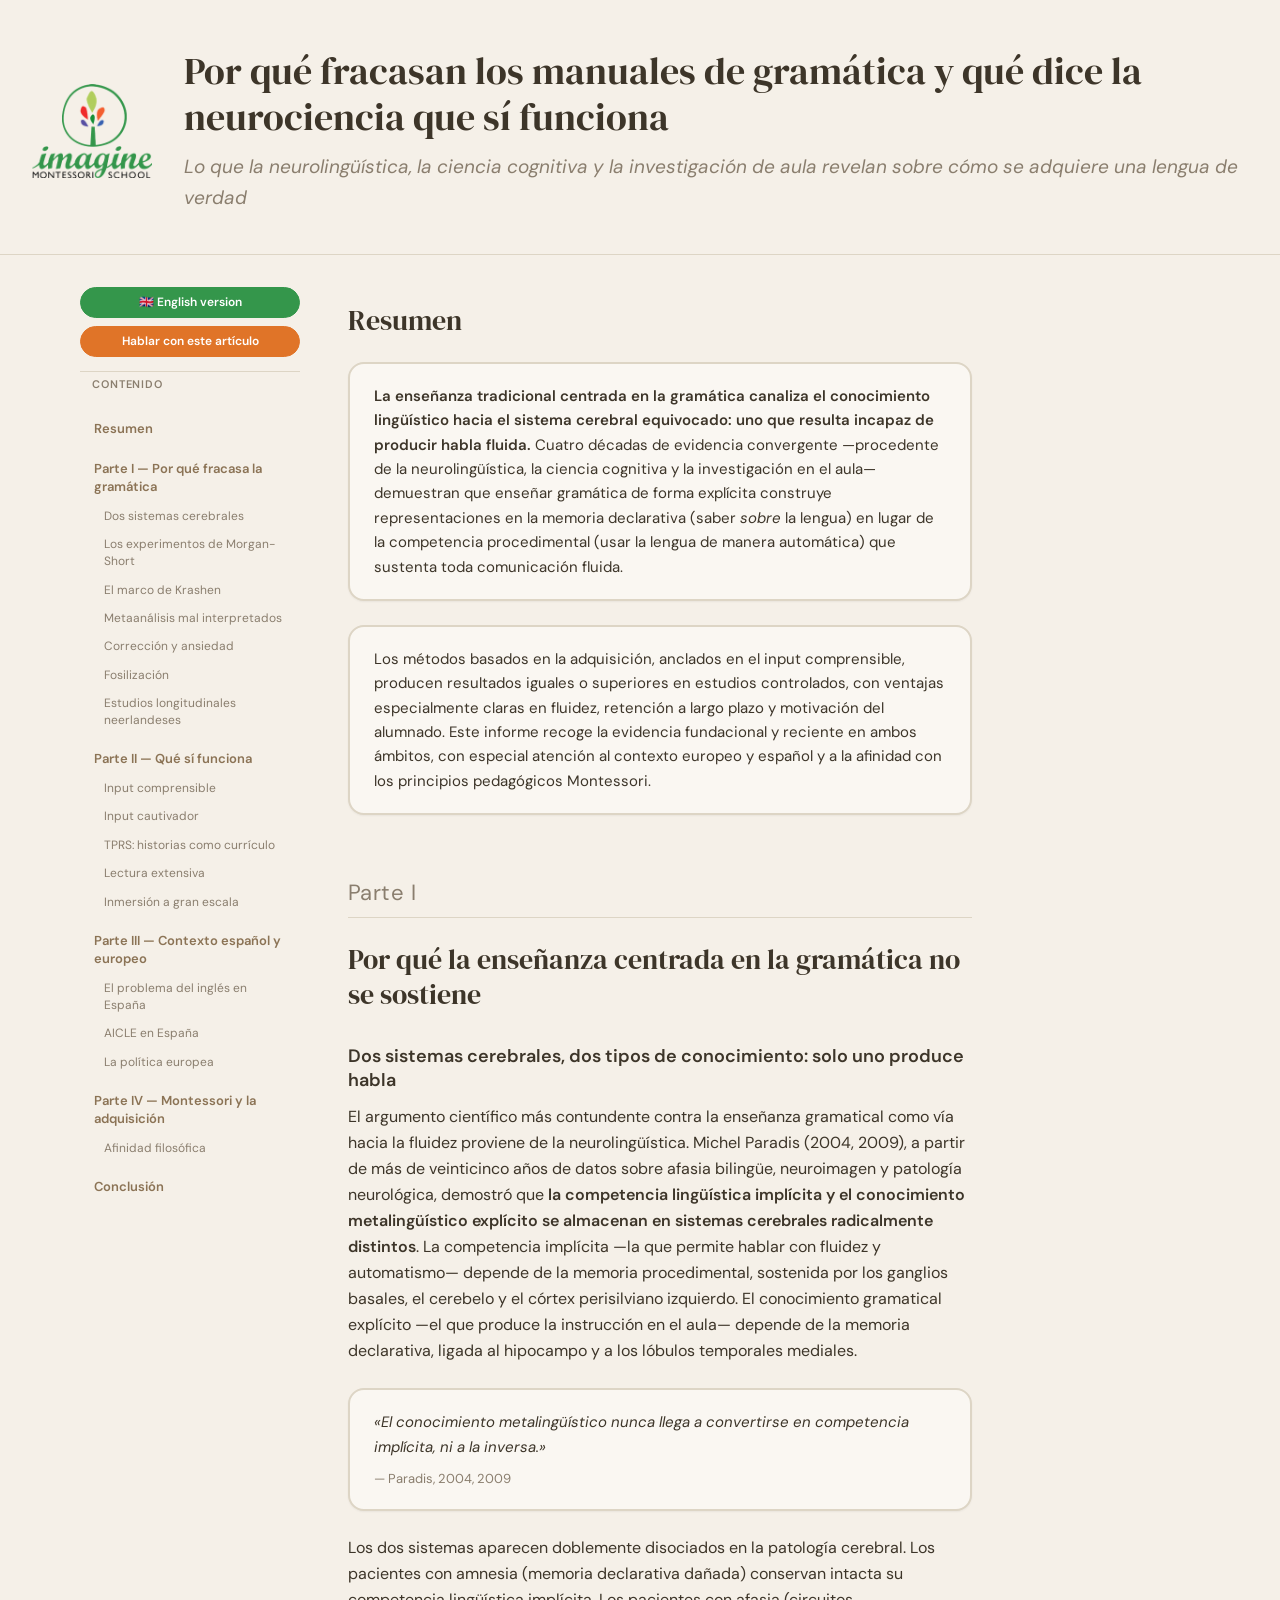
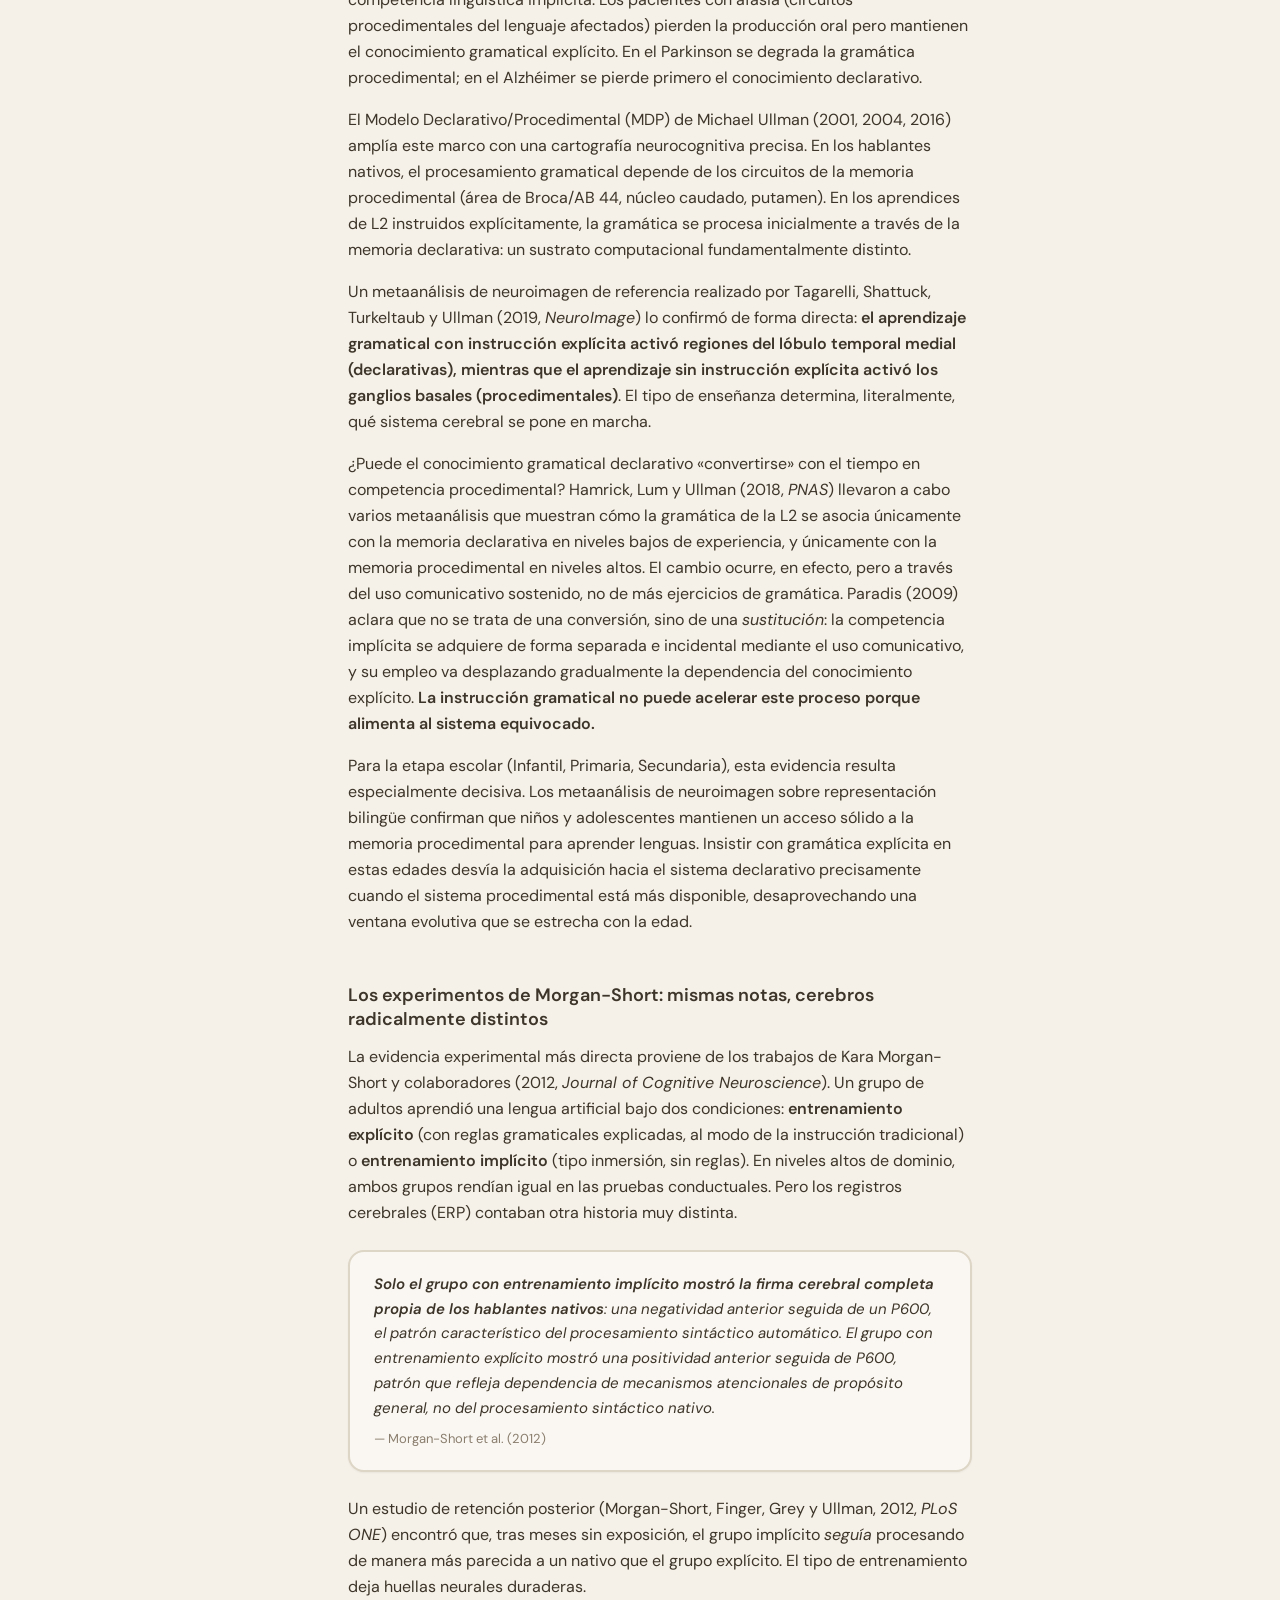
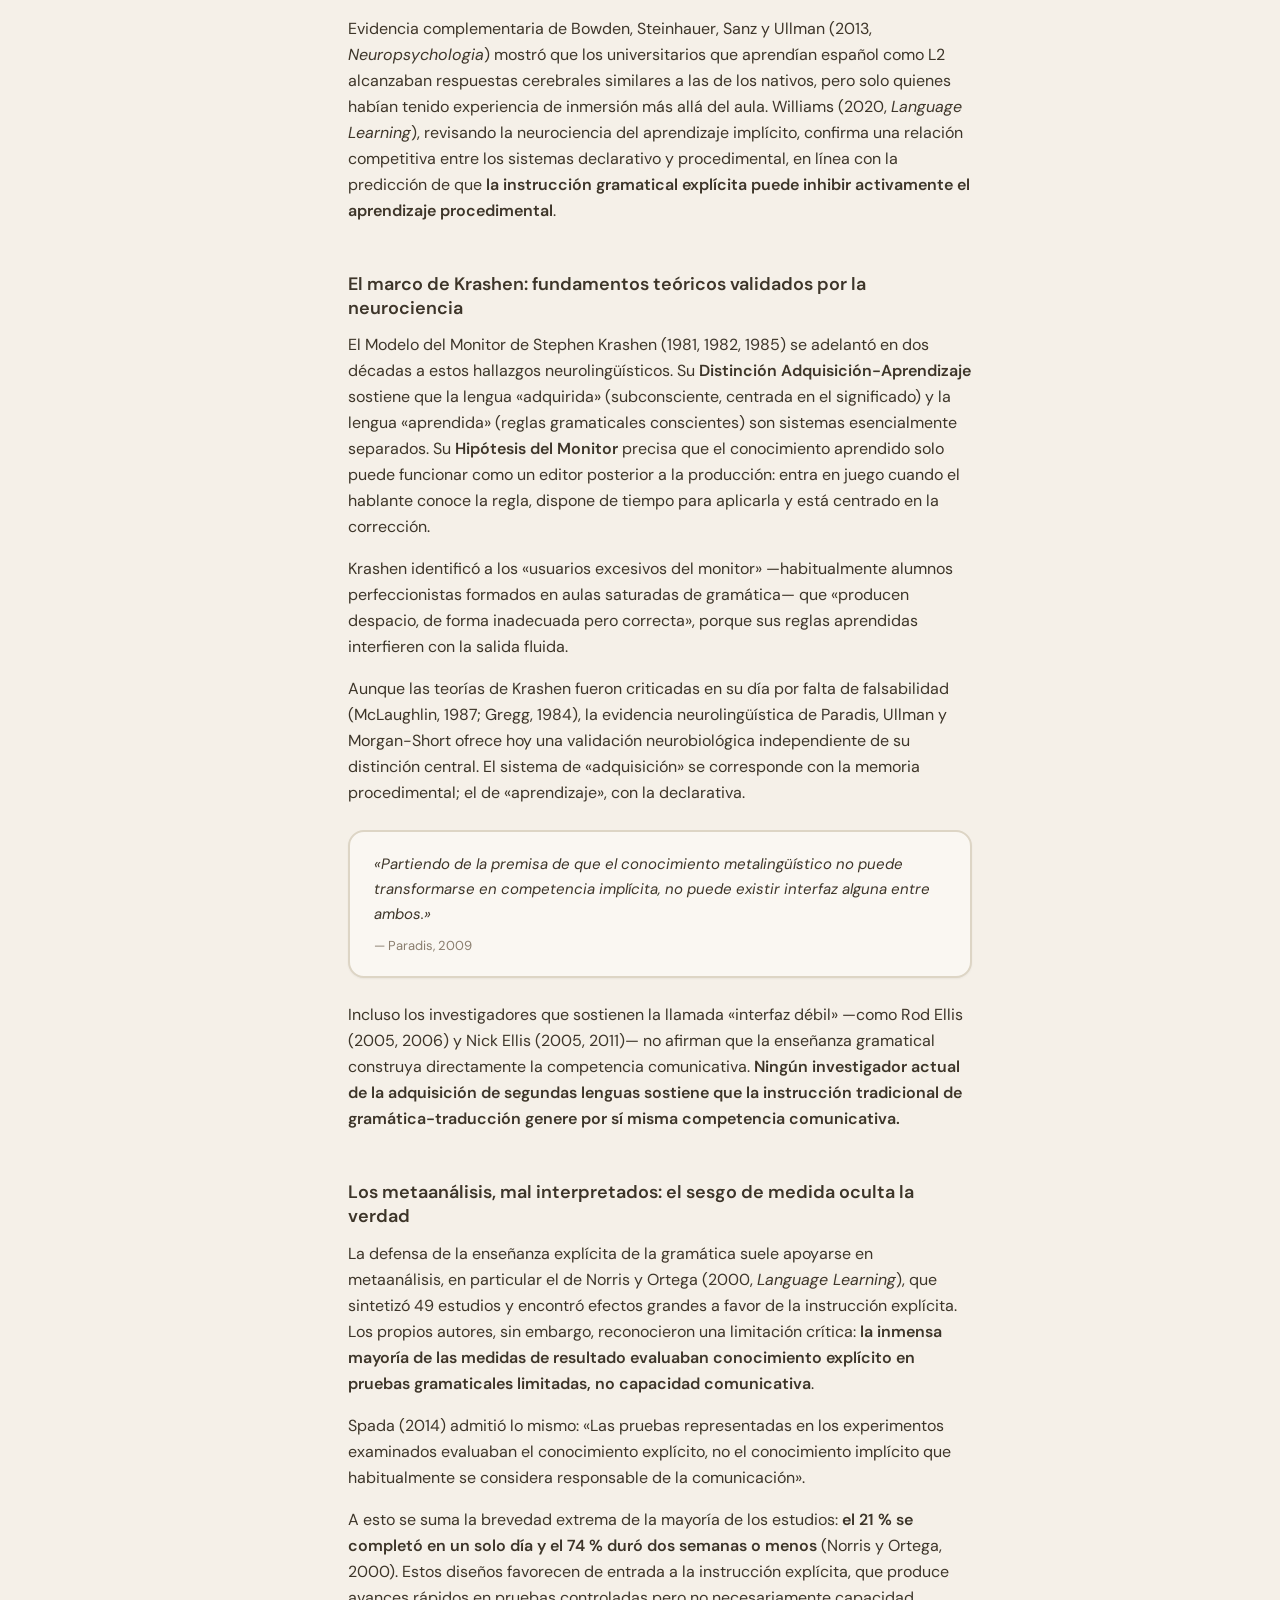
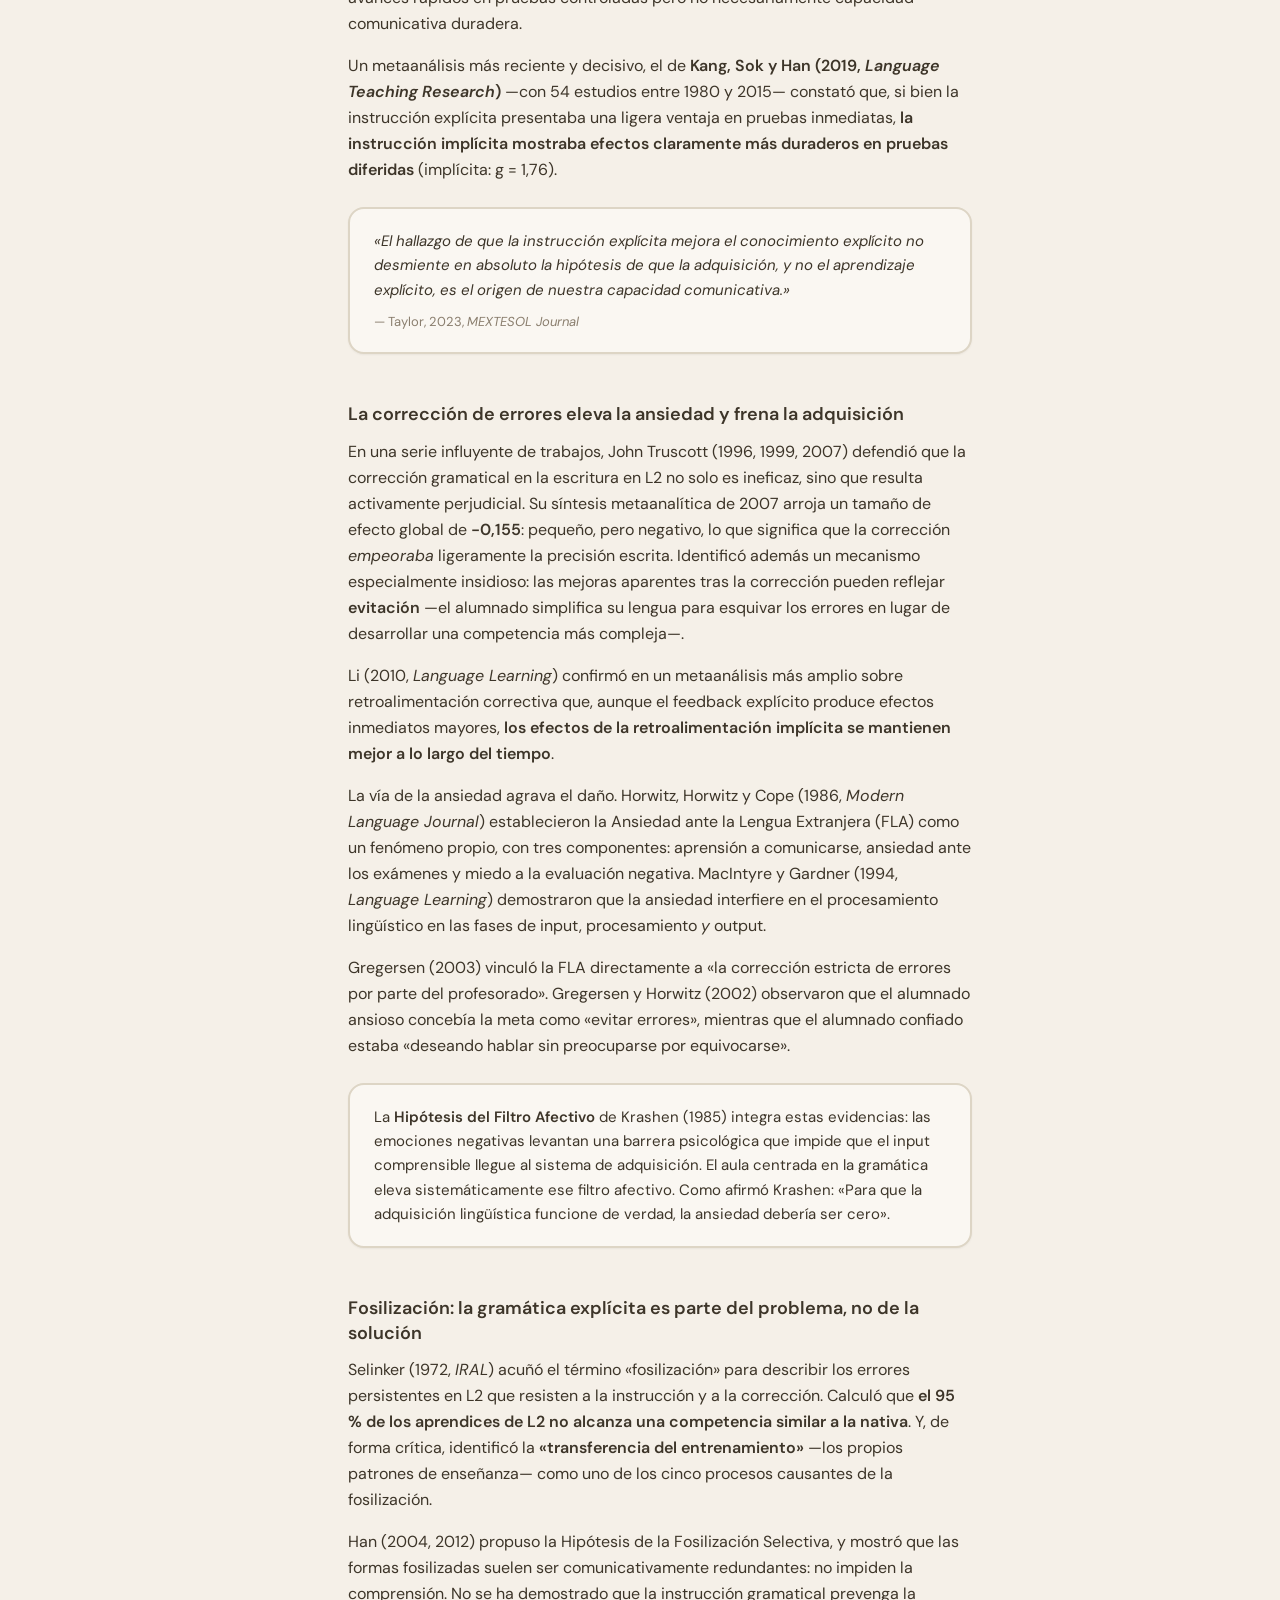
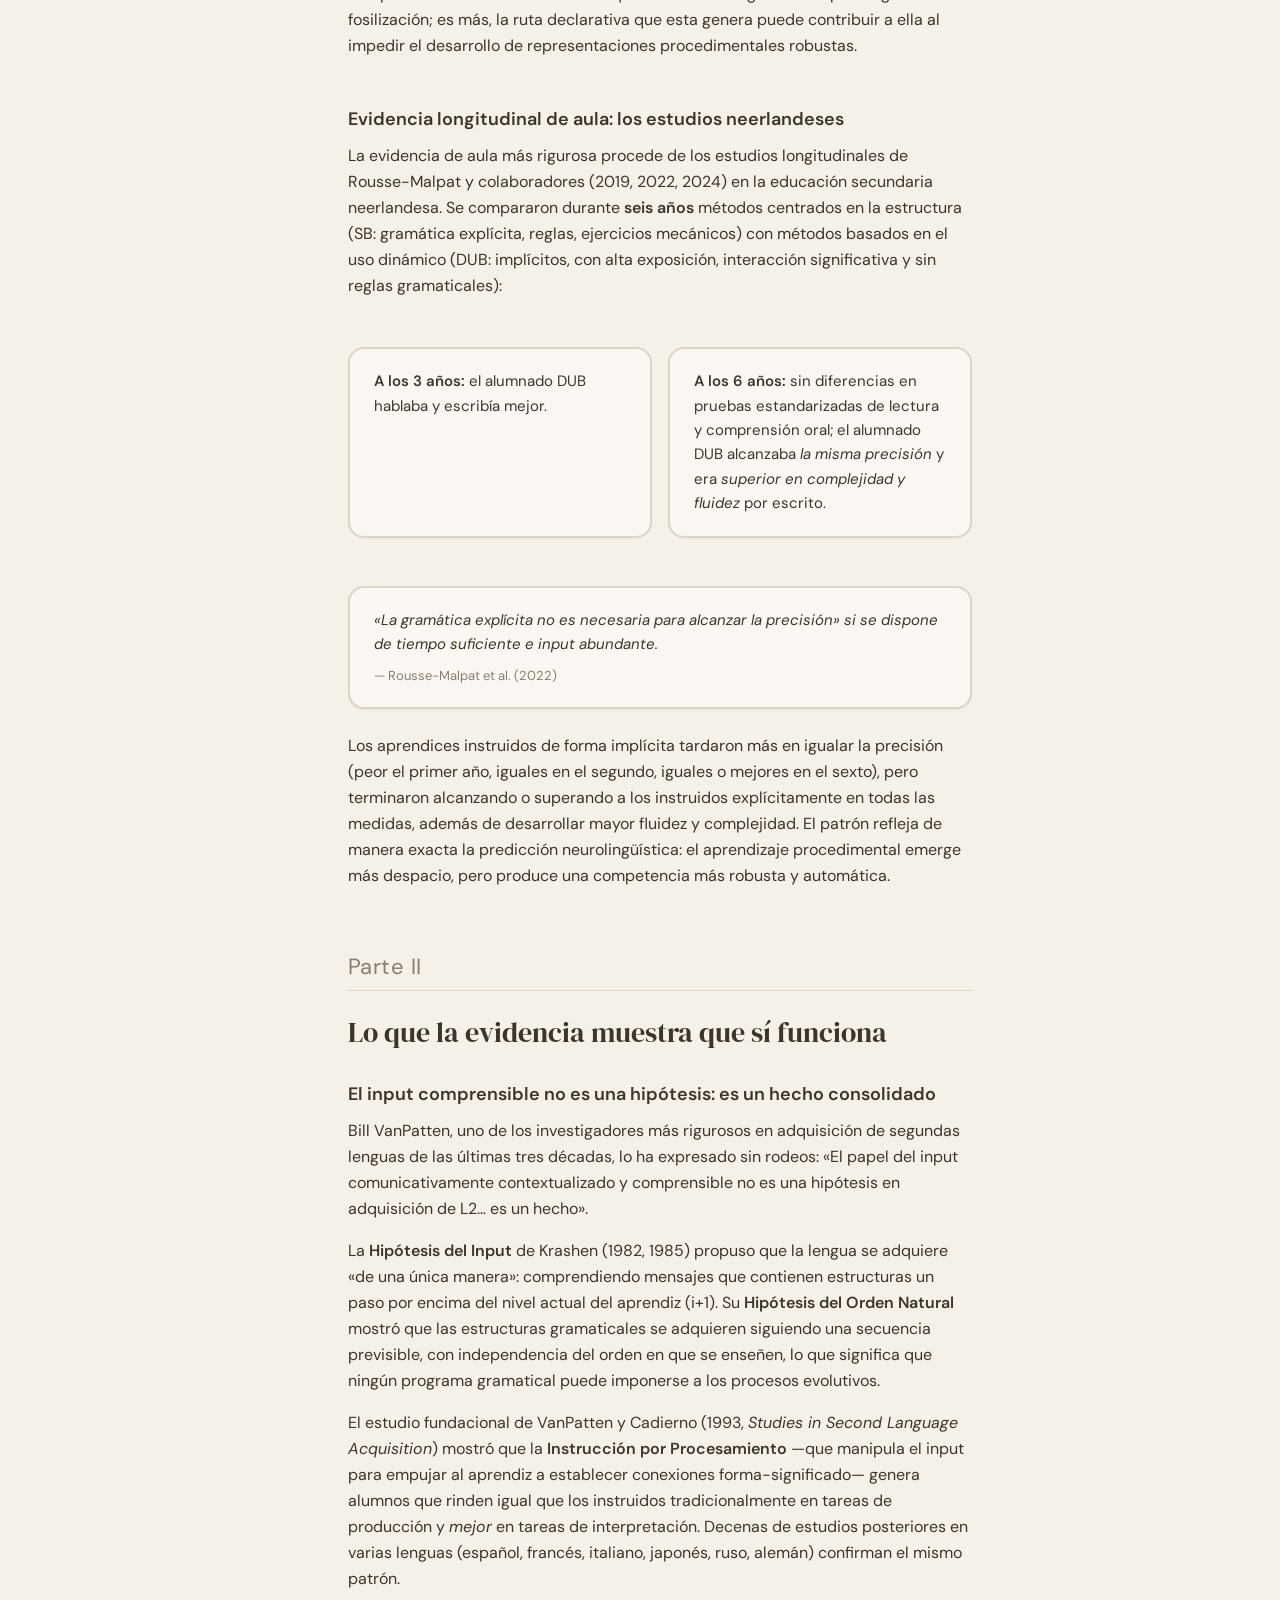
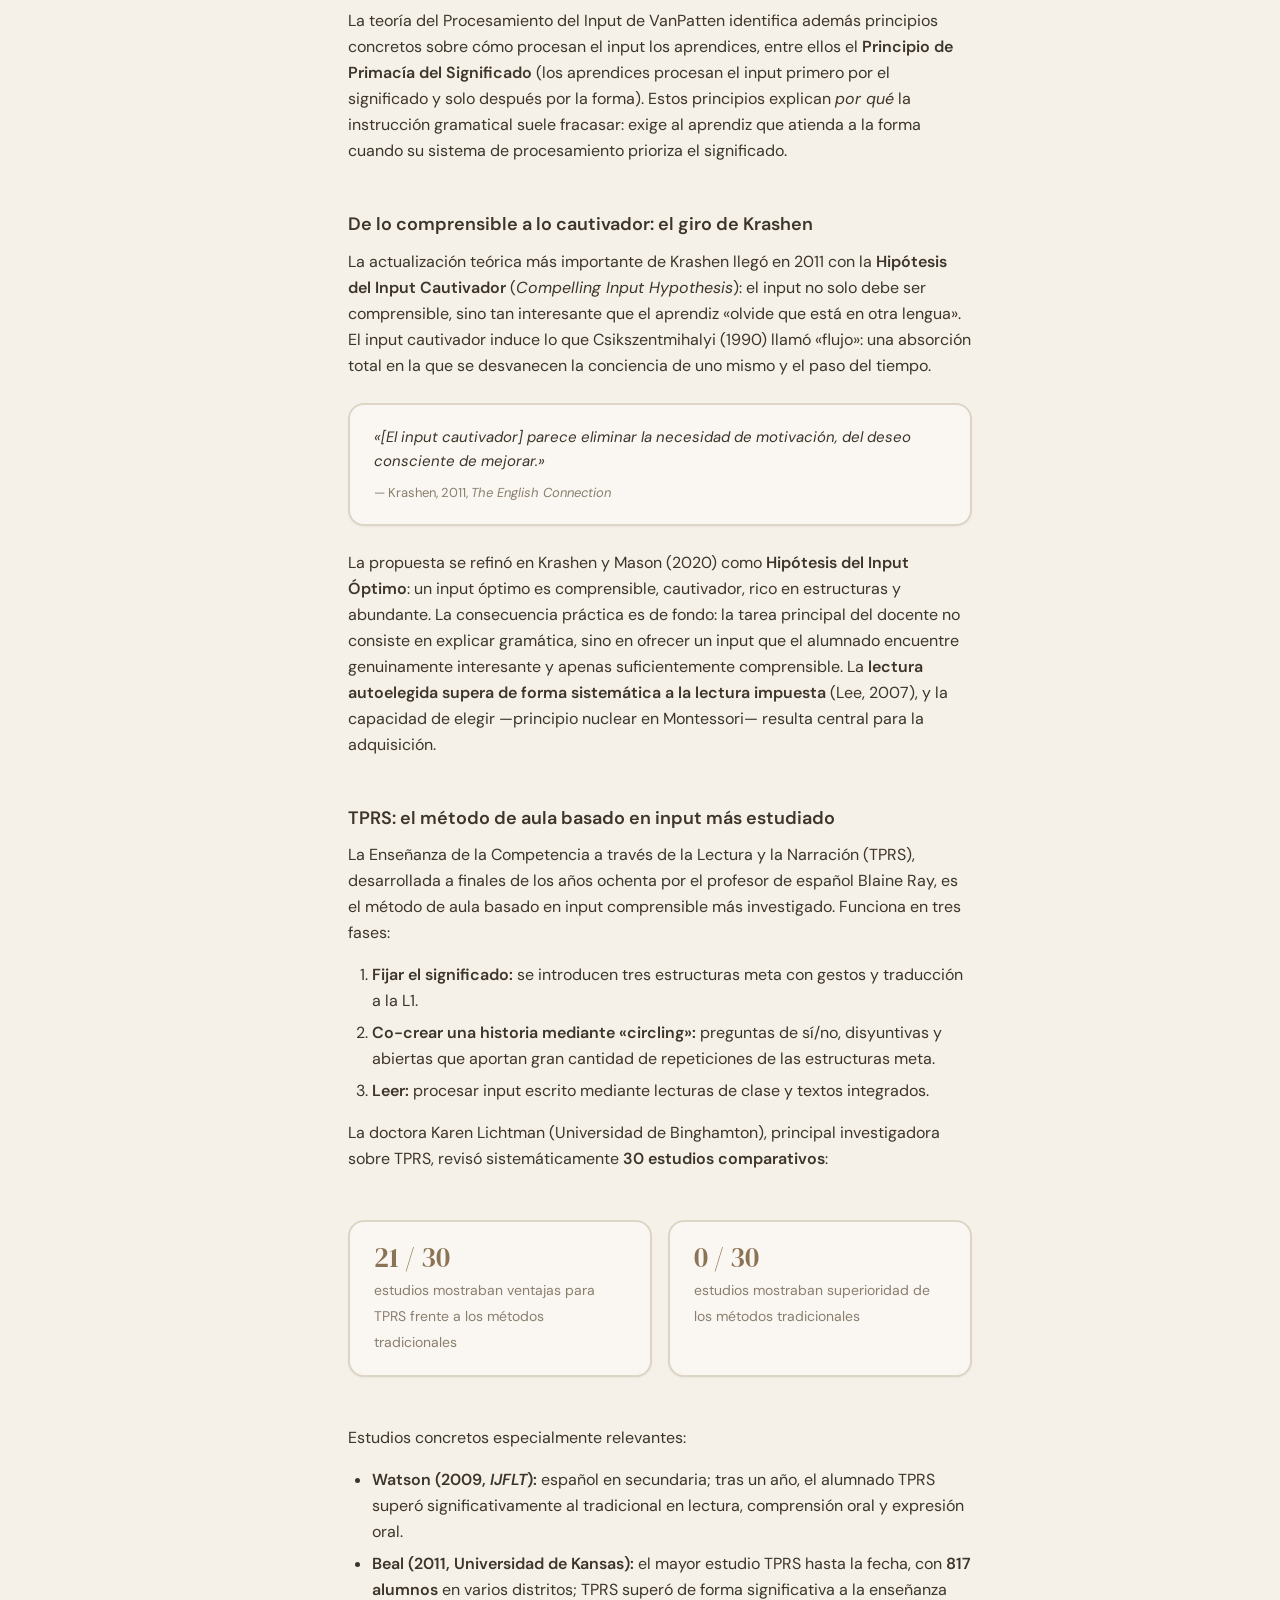
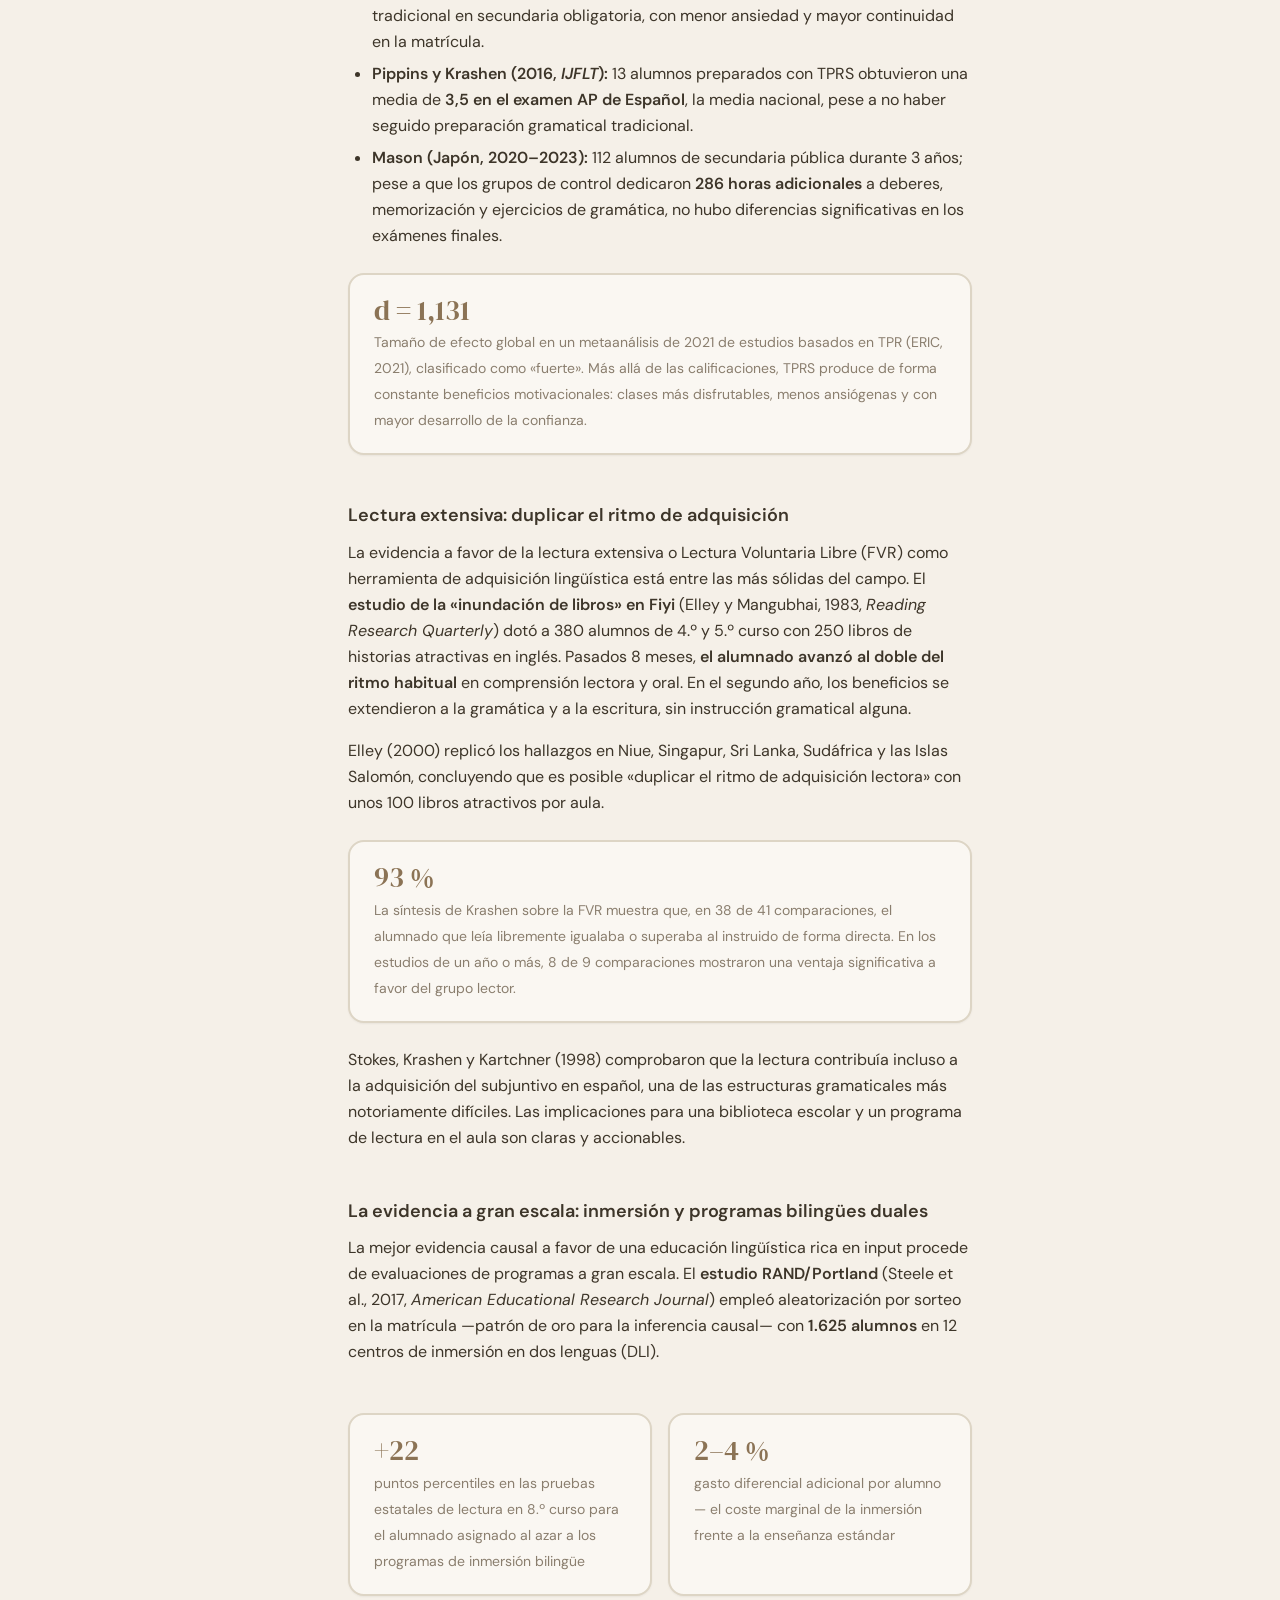
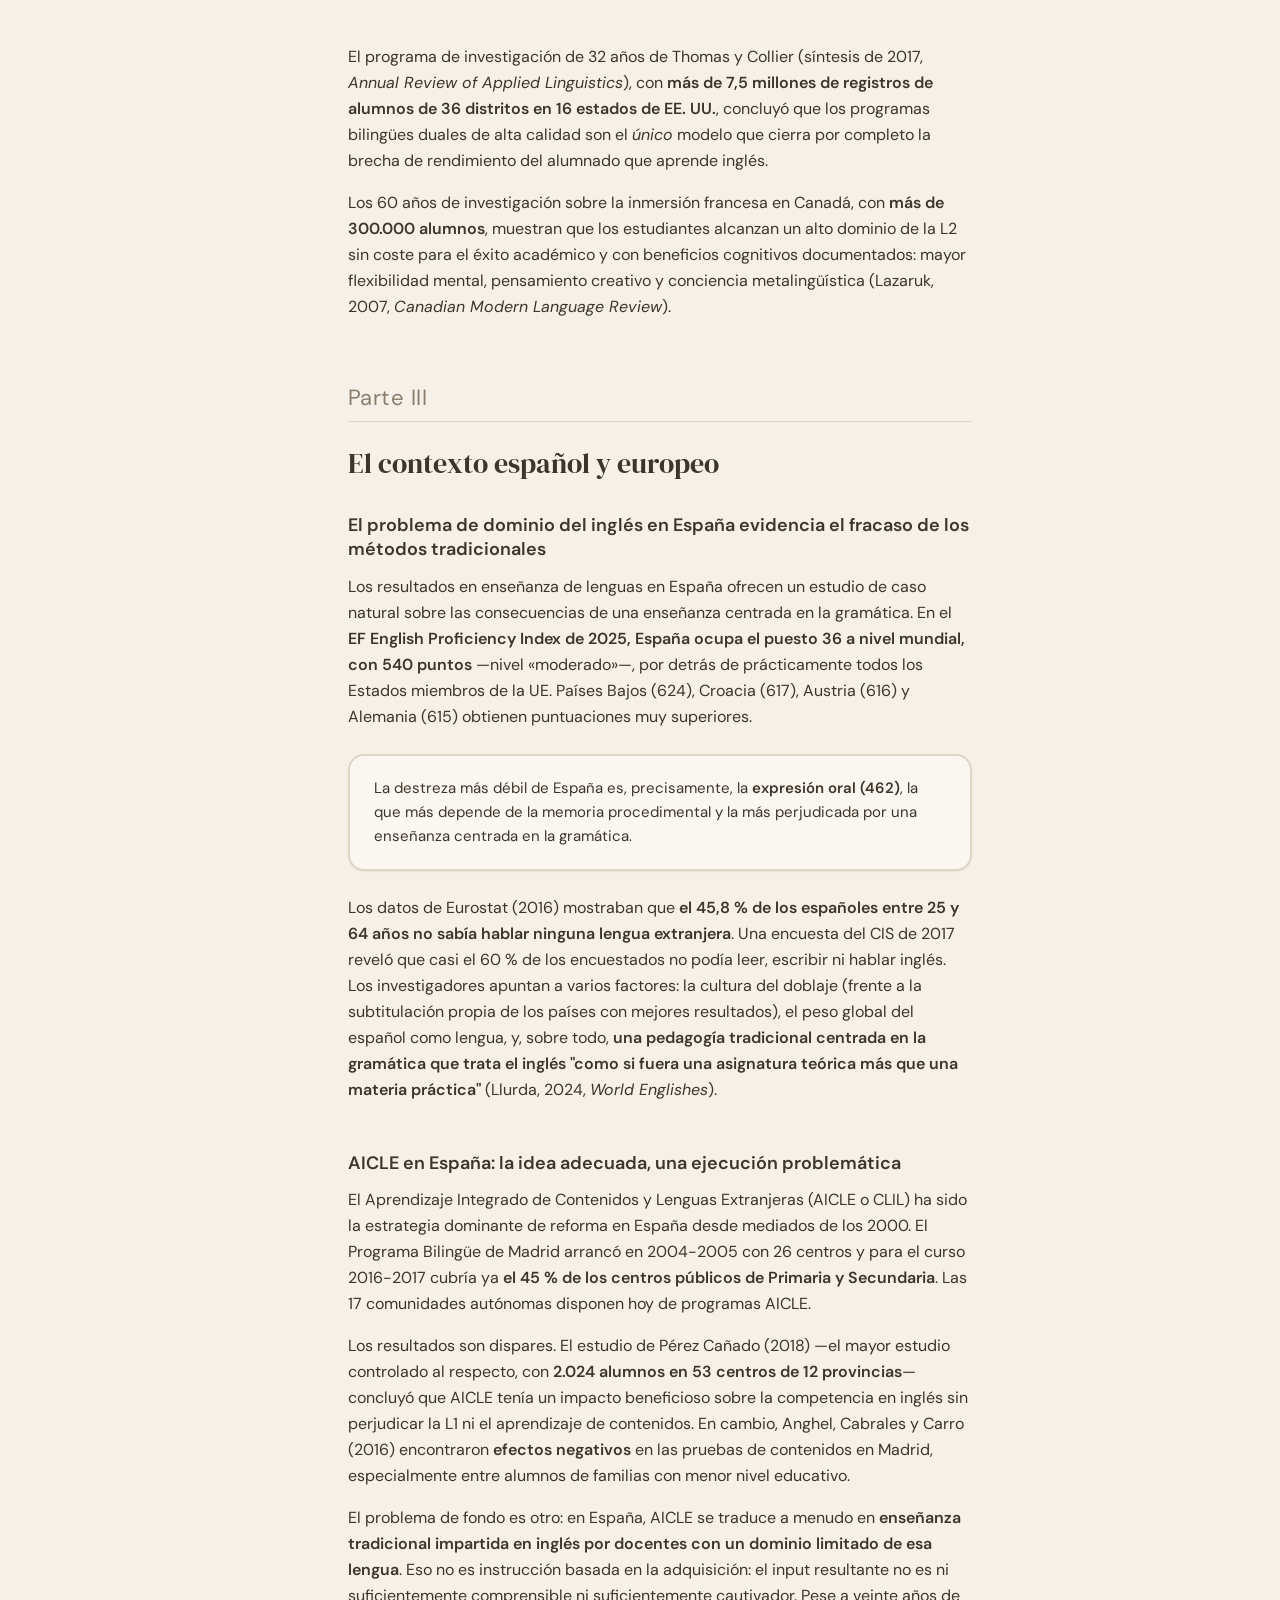
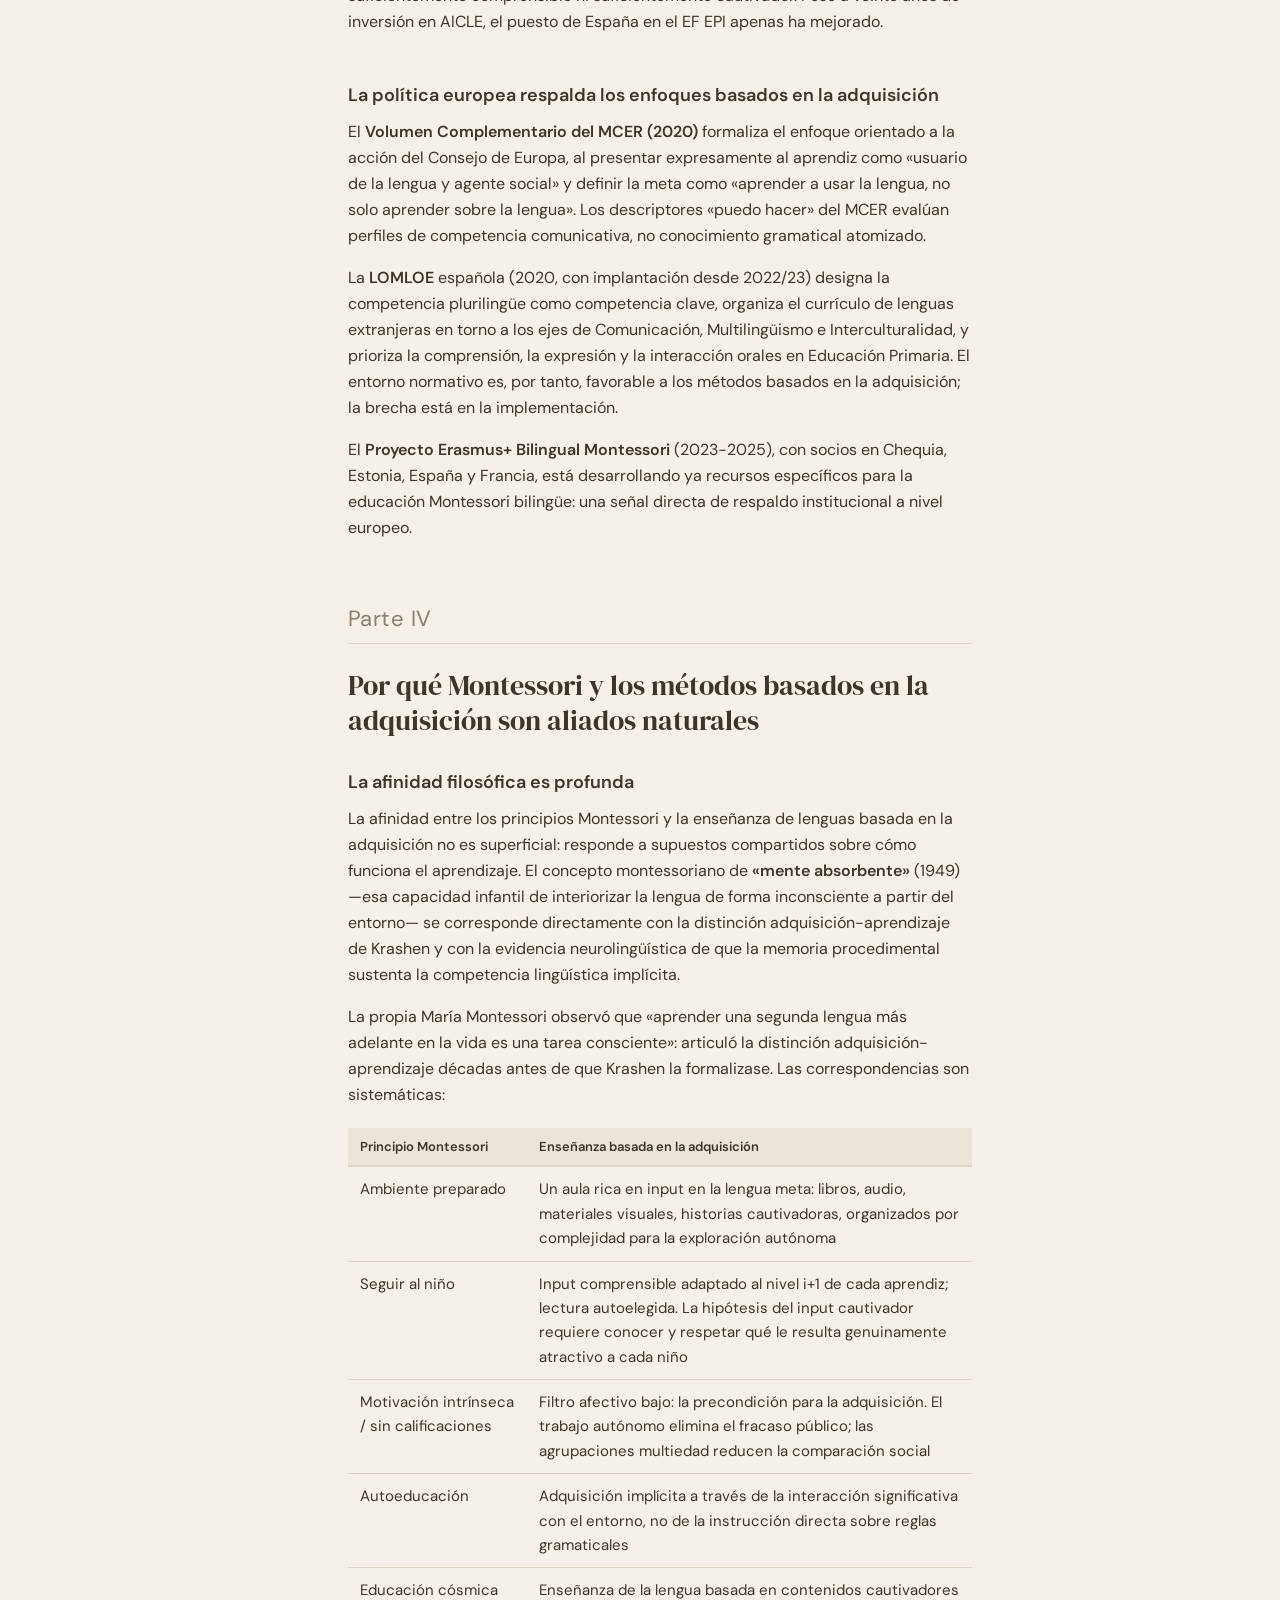
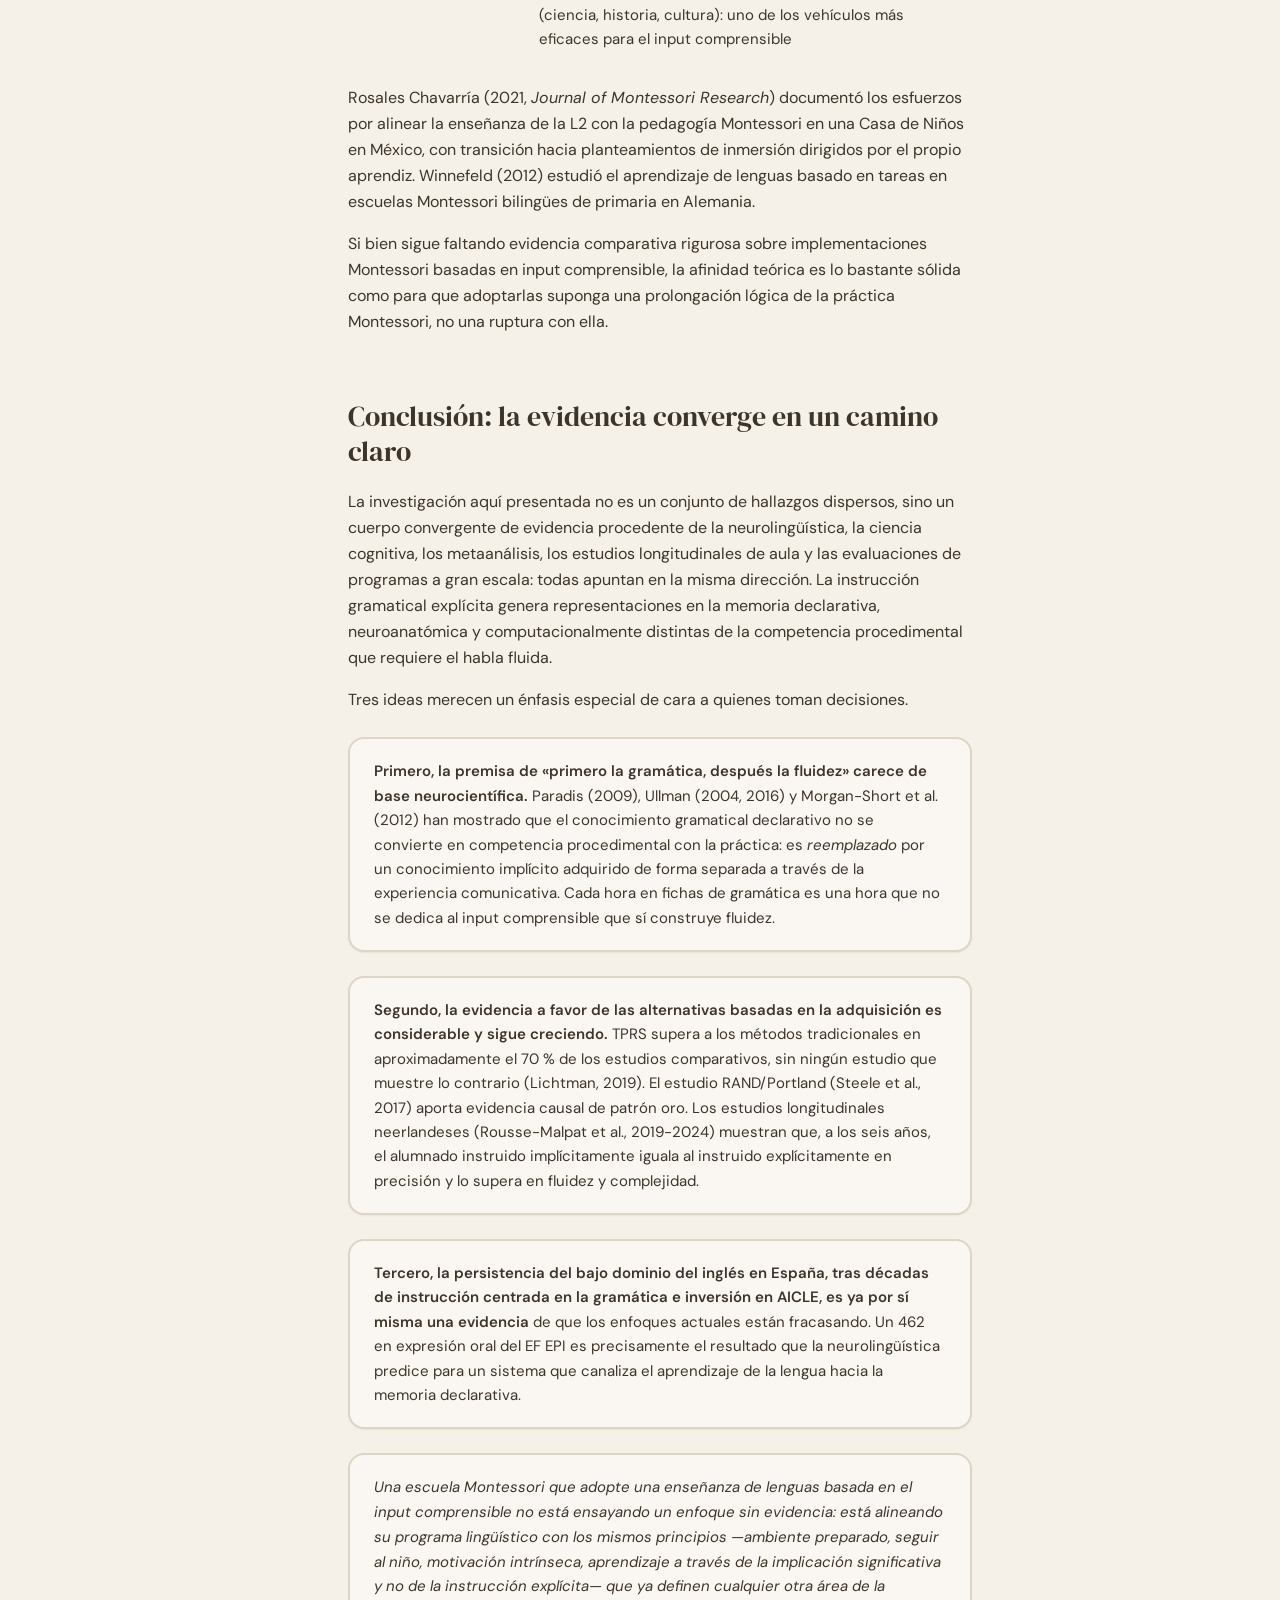
==== research_es.html @ 5e457012 "Add Spanish version page and language toggle button Co-Authored-By: Claude Sonnet 4.6 <noreply@anthr" ====
<!DOCTYPE html>
<html lang="es">
<head>
  <meta charset="UTF-8">
  <meta name="viewport" content="width=device-width, initial-scale=1.0">
  <meta name="theme-color" content="#f5f0e8">
  <title>Por qué fracasan los manuales de gramática — Imagine Montessori School</title>
  <meta name="description" content="Lo que la neurolingüística revela sobre por qué la enseñanza gramatical no produce fluidez y qué funciona en su lugar.">
  <link rel="preconnect" href="https://fonts.googleapis.com">
  <link rel="preconnect" href="https://fonts.gstatic.com" crossorigin>
  <link href="https://fonts.googleapis.com/css2?family=DM+Sans:wght@400;500;600&family=DM+Serif+Display&display=swap" rel="stylesheet">
  <link rel="stylesheet" href="style.css">
</head>
<body>

<header class="site-header">
  <img src="images/logo-imagine-montessori-school.png" alt="Imagine Montessori School">
  <div class="site-header-text">
    <h1>Por qué fracasan los manuales de gramática y qué dice la neurociencia que sí funciona</h1>
    <p class="subtitle">Lo que la neurolingüística, la ciencia cognitiva y la investigación de aula revelan sobre cómo se adquiere una lengua de verdad</p>
  </div>
</header>

<div class="page-body">

  <!-- ── Tabla de contenidos ─────────────────────────────────────── -->
  <nav class="toc" aria-label="Tabla de contenidos">
    <div class="version-toggle">
      <a href="index.html">🇬🇧 English version</a>
      <a href="https://notebooklm.google.com/notebook/dc840c37-bfcf-4f83-8d60-6bcddbcb2706" class="chat-btn" target="_blank">Hablar con este artículo</a>
    </div>
    <p class="toc-title">Contenido</p>
    <ul>
      <li class="toc-part"><a href="#intro">Resumen</a></li>

      <li class="toc-part"><a href="#parte-1">Parte I — Por qué fracasa la gramática</a></li>
      <li class="toc-sub"><a href="#dos-sistemas">Dos sistemas cerebrales</a></li>
      <li class="toc-sub"><a href="#morgan-short">Los experimentos de Morgan-Short</a></li>
      <li class="toc-sub"><a href="#krashen">El marco de Krashen</a></li>
      <li class="toc-sub"><a href="#metaanalisis">Metaanálisis mal interpretados</a></li>
      <li class="toc-sub"><a href="#ansiedad">Corrección y ansiedad</a></li>
      <li class="toc-sub"><a href="#fosilizacion">Fosilización</a></li>
      <li class="toc-sub"><a href="#estudios-nl">Estudios longitudinales neerlandeses</a></li>

      <li class="toc-part"><a href="#parte-2">Parte II — Qué sí funciona</a></li>
      <li class="toc-sub"><a href="#input-comprensible">Input comprensible</a></li>
      <li class="toc-sub"><a href="#input-cautivador">Input cautivador</a></li>
      <li class="toc-sub"><a href="#tprs">TPRS: historias como currículo</a></li>
      <li class="toc-sub"><a href="#lectura-extensiva">Lectura extensiva</a></li>
      <li class="toc-sub"><a href="#inversion">Inmersión a gran escala</a></li>

      <li class="toc-part"><a href="#parte-3">Parte III — Contexto español y europeo</a></li>
      <li class="toc-sub"><a href="#espana">El problema del inglés en España</a></li>
      <li class="toc-sub"><a href="#clil">AICLE en España</a></li>
      <li class="toc-sub"><a href="#politica-europea">La política europea</a></li>

      <li class="toc-part"><a href="#parte-4">Parte IV — Montessori y la adquisición</a></li>
      <li class="toc-sub"><a href="#afinidad">Afinidad filosófica</a></li>

      <li class="toc-part"><a href="#conclusion">Conclusión</a></li>
    </ul>
  </nav>

  <!-- ── Artículo ──────────────────────────────────────────────── -->
  <article>

    <!-- Resumen -->
    <section id="intro">
      <h2>Resumen</h2>
      <div class="pull-quote">
        <p><strong>La enseñanza tradicional centrada en la gramática canaliza el conocimiento lingüístico hacia el sistema cerebral equivocado: uno que resulta incapaz de producir habla fluida.</strong> Cuatro décadas de evidencia convergente —procedente de la neurolingüística, la ciencia cognitiva y la investigación en el aula— demuestran que enseñar gramática de forma explícita construye representaciones en la memoria declarativa (saber <em>sobre</em> la lengua) en lugar de la competencia procedimental (usar la lengua de manera automática) que sustenta toda comunicación fluida.</p>
      </div>
      <div class="pull-quote">
        <p>Los métodos basados en la adquisición, anclados en el input comprensible, producen resultados iguales o superiores en estudios controlados, con ventajas especialmente claras en fluidez, retención a largo plazo y motivación del alumnado. Este informe recoge la evidencia fundacional y reciente en ambos ámbitos, con especial atención al contexto europeo y español y a la afinidad con los principios pedagógicos Montessori.</p>
      </div>
    </section>

    <!-- Parte I -->
    <section id="parte-1">
      <h2 class="part-heading">Parte I</h2>
      <h2>Por qué la enseñanza centrada en la gramática no se sostiene</h2>

      <section id="dos-sistemas">
        <h3>Dos sistemas cerebrales, dos tipos de conocimiento: solo uno produce habla</h3>
        <p>El argumento científico más contundente contra la enseñanza gramatical como vía hacia la fluidez proviene de la neurolingüística. Michel Paradis (2004, 2009), a partir de más de veinticinco años de datos sobre afasia bilingüe, neuroimagen y patología neurológica, demostró que <strong>la competencia lingüística implícita y el conocimiento metalingüístico explícito se almacenan en sistemas cerebrales radicalmente distintos</strong>. La competencia implícita —la que permite hablar con fluidez y automatismo— depende de la memoria procedimental, sostenida por los ganglios basales, el cerebelo y el córtex perisilviano izquierdo. El conocimiento gramatical explícito —el que produce la instrucción en el aula— depende de la memoria declarativa, ligada al hipocampo y a los lóbulos temporales mediales.</p>
        <div class="pull-quote">
          <blockquote>«El conocimiento metalingüístico nunca llega a convertirse en competencia implícita, ni a la inversa.»<cite>— Paradis, 2004, 2009</cite></blockquote>
        </div>
        <p>Los dos sistemas aparecen doblemente disociados en la patología cerebral. Los pacientes con amnesia (memoria declarativa dañada) conservan intacta su competencia lingüística implícita. Los pacientes con afasia (circuitos procedimentales del lenguaje afectados) pierden la producción oral pero mantienen el conocimiento gramatical explícito. En el Parkinson se degrada la gramática procedimental; en el Alzhéimer se pierde primero el conocimiento declarativo.</p>
        <p>El Modelo Declarativo/Procedimental (MDP) de Michael Ullman (2001, 2004, 2016) amplía este marco con una cartografía neurocognitiva precisa. En los hablantes nativos, el procesamiento gramatical depende de los circuitos de la memoria procedimental (área de Broca/AB 44, núcleo caudado, putamen). En los aprendices de L2 instruidos explícitamente, la gramática se procesa inicialmente a través de la memoria declarativa: un sustrato computacional fundamentalmente distinto.</p>
        <p>Un metaanálisis de neuroimagen de referencia realizado por Tagarelli, Shattuck, Turkeltaub y Ullman (2019, <em>NeuroImage</em>) lo confirmó de forma directa: <strong>el aprendizaje gramatical con instrucción explícita activó regiones del lóbulo temporal medial (declarativas), mientras que el aprendizaje sin instrucción explícita activó los ganglios basales (procedimentales)</strong>. El tipo de enseñanza determina, literalmente, qué sistema cerebral se pone en marcha.</p>
        <p>¿Puede el conocimiento gramatical declarativo «convertirse» con el tiempo en competencia procedimental? Hamrick, Lum y Ullman (2018, <em>PNAS</em>) llevaron a cabo varios metaanálisis que muestran cómo la gramática de la L2 se asocia únicamente con la memoria declarativa en niveles bajos de experiencia, y únicamente con la memoria procedimental en niveles altos. El cambio ocurre, en efecto, pero a través del uso comunicativo sostenido, no de más ejercicios de gramática. Paradis (2009) aclara que no se trata de una conversión, sino de una <em>sustitución</em>: la competencia implícita se adquiere de forma separada e incidental mediante el uso comunicativo, y su empleo va desplazando gradualmente la dependencia del conocimiento explícito. <strong>La instrucción gramatical no puede acelerar este proceso porque alimenta al sistema equivocado.</strong></p>
        <p>Para la etapa escolar (Infantil, Primaria, Secundaria), esta evidencia resulta especialmente decisiva. Los metaanálisis de neuroimagen sobre representación bilingüe confirman que niños y adolescentes mantienen un acceso sólido a la memoria procedimental para aprender lenguas. Insistir con gramática explícita en estas edades desvía la adquisición hacia el sistema declarativo precisamente cuando el sistema procedimental está más disponible, desaprovechando una ventana evolutiva que se estrecha con la edad.</p>
      </section>

      <section id="morgan-short">
        <h3>Los experimentos de Morgan-Short: mismas notas, cerebros radicalmente distintos</h3>
        <p>La evidencia experimental más directa proviene de los trabajos de Kara Morgan-Short y colaboradores (2012, <em>Journal of Cognitive Neuroscience</em>). Un grupo de adultos aprendió una lengua artificial bajo dos condiciones: <strong>entrenamiento explícito</strong> (con reglas gramaticales explicadas, al modo de la instrucción tradicional) o <strong>entrenamiento implícito</strong> (tipo inmersión, sin reglas). En niveles altos de dominio, ambos grupos rendían igual en las pruebas conductuales. Pero los registros cerebrales (ERP) contaban otra historia muy distinta.</p>
        <div class="pull-quote">
          <blockquote><strong>Solo el grupo con entrenamiento implícito mostró la firma cerebral completa propia de los hablantes nativos</strong>: una negatividad anterior seguida de un P600, el patrón característico del procesamiento sintáctico automático. El grupo con entrenamiento explícito mostró una <em>positividad</em> anterior seguida de P600, patrón que refleja dependencia de mecanismos atencionales de propósito general, no del procesamiento sintáctico nativo.<cite>— Morgan-Short et al. (2012)</cite></blockquote>
        </div>
        <p>Un estudio de retención posterior (Morgan-Short, Finger, Grey y Ullman, 2012, <em>PLoS ONE</em>) encontró que, tras meses sin exposición, el grupo implícito <em>seguía</em> procesando de manera más parecida a un nativo que el grupo explícito. El tipo de entrenamiento deja huellas neurales duraderas.</p>
        <p>Evidencia complementaria de Bowden, Steinhauer, Sanz y Ullman (2013, <em>Neuropsychologia</em>) mostró que los universitarios que aprendían español como L2 alcanzaban respuestas cerebrales similares a las de los nativos, pero solo quienes habían tenido experiencia de inmersión más allá del aula. Williams (2020, <em>Language Learning</em>), revisando la neurociencia del aprendizaje implícito, confirma una relación competitiva entre los sistemas declarativo y procedimental, en línea con la predicción de que <strong>la instrucción gramatical explícita puede inhibir activamente el aprendizaje procedimental</strong>.</p>
      </section>

      <section id="krashen">
        <h3>El marco de Krashen: fundamentos teóricos validados por la neurociencia</h3>
        <p>El Modelo del Monitor de Stephen Krashen (1981, 1982, 1985) se adelantó en dos décadas a estos hallazgos neurolingüísticos. Su <strong>Distinción Adquisición-Aprendizaje</strong> sostiene que la lengua «adquirida» (subconsciente, centrada en el significado) y la lengua «aprendida» (reglas gramaticales conscientes) son sistemas esencialmente separados. Su <strong>Hipótesis del Monitor</strong> precisa que el conocimiento aprendido solo puede funcionar como un editor posterior a la producción: entra en juego cuando el hablante conoce la regla, dispone de tiempo para aplicarla y está centrado en la corrección.</p>
        <p>Krashen identificó a los «usuarios excesivos del monitor» —habitualmente alumnos perfeccionistas formados en aulas saturadas de gramática— que «producen despacio, de forma inadecuada pero correcta», porque sus reglas aprendidas interfieren con la salida fluida.</p>
        <p>Aunque las teorías de Krashen fueron criticadas en su día por falta de falsabilidad (McLaughlin, 1987; Gregg, 1984), la evidencia neurolingüística de Paradis, Ullman y Morgan-Short ofrece hoy una validación neurobiológica independiente de su distinción central. El sistema de «adquisición» se corresponde con la memoria procedimental; el de «aprendizaje», con la declarativa.</p>
        <div class="pull-quote">
          <blockquote>«Partiendo de la premisa de que el conocimiento metalingüístico no puede transformarse en competencia implícita, no puede existir interfaz alguna entre ambos.»<cite>— Paradis, 2009</cite></blockquote>
        </div>
        <p>Incluso los investigadores que sostienen la llamada «interfaz débil» —como Rod Ellis (2005, 2006) y Nick Ellis (2005, 2011)— no afirman que la enseñanza gramatical construya directamente la competencia comunicativa. <strong>Ningún investigador actual de la adquisición de segundas lenguas sostiene que la instrucción tradicional de gramática-traducción genere por sí misma competencia comunicativa.</strong></p>
      </section>

      <section id="metaanalisis">
        <h3>Los metaanálisis, mal interpretados: el sesgo de medida oculta la verdad</h3>
        <p>La defensa de la enseñanza explícita de la gramática suele apoyarse en metaanálisis, en particular el de Norris y Ortega (2000, <em>Language Learning</em>), que sintetizó 49 estudios y encontró efectos grandes a favor de la instrucción explícita. Los propios autores, sin embargo, reconocieron una limitación crítica: <strong>la inmensa mayoría de las medidas de resultado evaluaban conocimiento explícito en pruebas gramaticales limitadas, no capacidad comunicativa</strong>.</p>
        <p>Spada (2014) admitió lo mismo: «Las pruebas representadas en los experimentos examinados evaluaban el conocimiento explícito, no el conocimiento implícito que habitualmente se considera responsable de la comunicación».</p>
        <p>A esto se suma la brevedad extrema de la mayoría de los estudios: <strong>el 21 % se completó en un solo día y el 74 % duró dos semanas o menos</strong> (Norris y Ortega, 2000). Estos diseños favorecen de entrada a la instrucción explícita, que produce avances rápidos en pruebas controladas pero no necesariamente capacidad comunicativa duradera.</p>
        <p>Un metaanálisis más reciente y decisivo, el de <strong>Kang, Sok y Han (2019, <em>Language Teaching Research</em>)</strong> —con 54 estudios entre 1980 y 2015— constató que, si bien la instrucción explícita presentaba una ligera ventaja en pruebas inmediatas, <strong>la instrucción implícita mostraba efectos claramente más duraderos en pruebas diferidas</strong> (implícita: g = 1,76).</p>
        <div class="pull-quote">
          <blockquote>«El hallazgo de que la instrucción explícita mejora el conocimiento explícito no desmiente en absoluto la hipótesis de que la adquisición, y no el aprendizaje explícito, es el origen de nuestra capacidad comunicativa.»<cite>— Taylor, 2023, <em>MEXTESOL Journal</em></cite></blockquote>
        </div>
      </section>

      <section id="ansiedad">
        <h3>La corrección de errores eleva la ansiedad y frena la adquisición</h3>
        <p>En una serie influyente de trabajos, John Truscott (1996, 1999, 2007) defendió que la corrección gramatical en la escritura en L2 no solo es ineficaz, sino que resulta activamente perjudicial. Su síntesis metaanalítica de 2007 arroja un tamaño de efecto global de <strong>−0,155</strong>: pequeño, pero negativo, lo que significa que la corrección <em>empeoraba</em> ligeramente la precisión escrita. Identificó además un mecanismo especialmente insidioso: las mejoras aparentes tras la corrección pueden reflejar <strong>evitación</strong> —el alumnado simplifica su lengua para esquivar los errores en lugar de desarrollar una competencia más compleja—.</p>
        <p>Li (2010, <em>Language Learning</em>) confirmó en un metaanálisis más amplio sobre retroalimentación correctiva que, aunque el feedback explícito produce efectos inmediatos mayores, <strong>los efectos de la retroalimentación implícita se mantienen mejor a lo largo del tiempo</strong>.</p>
        <p>La vía de la ansiedad agrava el daño. Horwitz, Horwitz y Cope (1986, <em>Modern Language Journal</em>) establecieron la Ansiedad ante la Lengua Extranjera (FLA) como un fenómeno propio, con tres componentes: aprensión a comunicarse, ansiedad ante los exámenes y miedo a la evaluación negativa. MacIntyre y Gardner (1994, <em>Language Learning</em>) demostraron que la ansiedad interfiere en el procesamiento lingüístico en las fases de input, procesamiento <em>y</em> output.</p>
        <p>Gregersen (2003) vinculó la FLA directamente a «la corrección estricta de errores por parte del profesorado». Gregersen y Horwitz (2002) observaron que el alumnado ansioso concebía la meta como «evitar errores», mientras que el alumnado confiado estaba «deseando hablar sin preocuparse por equivocarse».</p>
        <div class="pull-quote">
          <p>La <strong>Hipótesis del Filtro Afectivo</strong> de Krashen (1985) integra estas evidencias: las emociones negativas levantan una barrera psicológica que impide que el input comprensible llegue al sistema de adquisición. El aula centrada en la gramática eleva sistemáticamente ese filtro afectivo. Como afirmó Krashen: «Para que la adquisición lingüística funcione de verdad, la ansiedad debería ser cero».</p>
        </div>
      </section>

      <section id="fosilizacion">
        <h3>Fosilización: la gramática explícita es parte del problema, no de la solución</h3>
        <p>Selinker (1972, <em>IRAL</em>) acuñó el término «fosilización» para describir los errores persistentes en L2 que resisten a la instrucción y a la corrección. Calculó que <strong>el 95 % de los aprendices de L2 no alcanza una competencia similar a la nativa</strong>. Y, de forma crítica, identificó la <strong>«transferencia del entrenamiento»</strong> —los propios patrones de enseñanza— como uno de los cinco procesos causantes de la fosilización.</p>
        <p>Han (2004, 2012) propuso la Hipótesis de la Fosilización Selectiva, y mostró que las formas fosilizadas suelen ser comunicativamente redundantes: no impiden la comprensión. No se ha demostrado que la instrucción gramatical prevenga la fosilización; es más, la ruta declarativa que esta genera puede contribuir a ella al impedir el desarrollo de representaciones procedimentales robustas.</p>
      </section>

      <section id="estudios-nl">
        <h3>Evidencia longitudinal de aula: los estudios neerlandeses</h3>
        <p>La evidencia de aula más rigurosa procede de los estudios longitudinales de Rousse-Malpat y colaboradores (2019, 2022, 2024) en la educación secundaria neerlandesa. Se compararon durante <strong>seis años</strong> métodos centrados en la estructura (SB: gramática explícita, reglas, ejercicios mecánicos) con métodos basados en el uso dinámico (DUB: implícitos, con alta exposición, interacción significativa y sin reglas gramaticales):</p>
        <div class="pull-quote-grid">
          <div class="pull-quote">
            <p><strong>A los 3 años:</strong> el alumnado DUB hablaba y escribía mejor.</p>
          </div>
          <div class="pull-quote">
            <p><strong>A los 6 años:</strong> sin diferencias en pruebas estandarizadas de lectura y comprensión oral; el alumnado DUB alcanzaba <em>la misma precisión</em> y era <em>superior en complejidad y fluidez</em> por escrito.</p>
          </div>
        </div>
        <div class="pull-quote">
          <blockquote>«La gramática explícita no es necesaria para alcanzar la precisión» si se dispone de tiempo suficiente e input abundante.<cite>— Rousse-Malpat et al. (2022)</cite></blockquote>
        </div>
        <p>Los aprendices instruidos de forma implícita tardaron más en igualar la precisión (peor el primer año, iguales en el segundo, iguales o mejores en el sexto), pero terminaron alcanzando o superando a los instruidos explícitamente en todas las medidas, además de desarrollar mayor fluidez y complejidad. El patrón refleja de manera exacta la predicción neurolingüística: el aprendizaje procedimental emerge más despacio, pero produce una competencia más robusta y automática.</p>
      </section>
    </section>

    <!-- Parte II -->
    <section id="parte-2">
      <h2 class="part-heading">Parte II</h2>
      <h2>Lo que la evidencia muestra que sí funciona</h2>

      <section id="input-comprensible">
        <h3>El input comprensible no es una hipótesis: es un hecho consolidado</h3>
        <p>Bill VanPatten, uno de los investigadores más rigurosos en adquisición de segundas lenguas de las últimas tres décadas, lo ha expresado sin rodeos: «El papel del input comunicativamente contextualizado y comprensible no es una hipótesis en adquisición de L2… es un hecho».</p>
        <p>La <strong>Hipótesis del Input</strong> de Krashen (1982, 1985) propuso que la lengua se adquiere «de una única manera»: comprendiendo mensajes que contienen estructuras un paso por encima del nivel actual del aprendiz (i+1). Su <strong>Hipótesis del Orden Natural</strong> mostró que las estructuras gramaticales se adquieren siguiendo una secuencia previsible, con independencia del orden en que se enseñen, lo que significa que ningún programa gramatical puede imponerse a los procesos evolutivos.</p>
        <p>El estudio fundacional de VanPatten y Cadierno (1993, <em>Studies in Second Language Acquisition</em>) mostró que la <strong>Instrucción por Procesamiento</strong> —que manipula el input para empujar al aprendiz a establecer conexiones forma-significado— genera alumnos que rinden igual que los instruidos tradicionalmente en tareas de producción y <em>mejor</em> en tareas de interpretación. Decenas de estudios posteriores en varias lenguas (español, francés, italiano, japonés, ruso, alemán) confirman el mismo patrón.</p>
        <p>La teoría del Procesamiento del Input de VanPatten identifica además principios concretos sobre cómo procesan el input los aprendices, entre ellos el <strong>Principio de Primacía del Significado</strong> (los aprendices procesan el input primero por el significado y solo después por la forma). Estos principios explican <em>por qué</em> la instrucción gramatical suele fracasar: exige al aprendiz que atienda a la forma cuando su sistema de procesamiento prioriza el significado.</p>
      </section>

      <section id="input-cautivador">
        <h3>De lo comprensible a lo cautivador: el giro de Krashen</h3>
        <p>La actualización teórica más importante de Krashen llegó en 2011 con la <strong>Hipótesis del Input Cautivador</strong> (<em>Compelling Input Hypothesis</em>): el input no solo debe ser comprensible, sino tan interesante que el aprendiz «olvide que está en otra lengua». El input cautivador induce lo que Csikszentmihalyi (1990) llamó «flujo»: una absorción total en la que se desvanecen la conciencia de uno mismo y el paso del tiempo.</p>
        <div class="pull-quote">
          <blockquote>«[El input cautivador] parece eliminar la necesidad de motivación, del deseo consciente de mejorar.»<cite>— Krashen, 2011, <em>The English Connection</em></cite></blockquote>
        </div>
        <p>La propuesta se refinó en Krashen y Mason (2020) como <strong>Hipótesis del Input Óptimo</strong>: un input óptimo es comprensible, cautivador, rico en estructuras y abundante. La consecuencia práctica es de fondo: la tarea principal del docente no consiste en explicar gramática, sino en ofrecer un input que el alumnado encuentre genuinamente interesante y apenas suficientemente comprensible. La <strong>lectura autoelegida supera de forma sistemática a la lectura impuesta</strong> (Lee, 2007), y la capacidad de elegir —principio nuclear en Montessori— resulta central para la adquisición.</p>
      </section>

      <section id="tprs">
        <h3>TPRS: el método de aula basado en input más estudiado</h3>
        <p>La Enseñanza de la Competencia a través de la Lectura y la Narración (TPRS), desarrollada a finales de los años ochenta por el profesor de español Blaine Ray, es el método de aula basado en input comprensible más investigado. Funciona en tres fases:</p>
        <ol>
          <li><strong>Fijar el significado:</strong> se introducen tres estructuras meta con gestos y traducción a la L1.</li>
          <li><strong>Co-crear una historia mediante «circling»:</strong> preguntas de sí/no, disyuntivas y abiertas que aportan gran cantidad de repeticiones de las estructuras meta.</li>
          <li><strong>Leer:</strong> procesar input escrito mediante lecturas de clase y textos integrados.</li>
        </ol>
        <p>La doctora Karen Lichtman (Universidad de Binghamton), principal investigadora sobre TPRS, revisó sistemáticamente <strong>30 estudios comparativos</strong>:</p>
        <div class="pull-quote-grid">
          <div class="pull-quote">
            <span class="stat">21 / 30</span>
            <span class="stat-label">estudios mostraban ventajas para TPRS frente a los métodos tradicionales</span>
          </div>
          <div class="pull-quote">
            <span class="stat">0 / 30</span>
            <span class="stat-label">estudios mostraban superioridad de los métodos tradicionales</span>
          </div>
        </div>
        <p>Estudios concretos especialmente relevantes:</p>
        <ul>
          <li><strong>Watson (2009, <em>IJFLT</em>):</strong> español en secundaria; tras un año, el alumnado TPRS superó significativamente al tradicional en lectura, comprensión oral y expresión oral.</li>
          <li><strong>Beal (2011, Universidad de Kansas):</strong> el mayor estudio TPRS hasta la fecha, con <strong>817 alumnos</strong> en varios distritos; TPRS superó de forma significativa a la enseñanza tradicional en secundaria obligatoria, con menor ansiedad y mayor continuidad en la matrícula.</li>
          <li><strong>Pippins y Krashen (2016, <em>IJFLT</em>):</strong> 13 alumnos preparados con TPRS obtuvieron una media de <strong>3,5 en el examen AP de Español</strong>, la media nacional, pese a no haber seguido preparación gramatical tradicional.</li>
          <li><strong>Mason (Japón, 2020–2023):</strong> 112 alumnos de secundaria pública durante 3 años; pese a que los grupos de control dedicaron <strong>286 horas adicionales</strong> a deberes, memorización y ejercicios de gramática, no hubo diferencias significativas en los exámenes finales.</li>
        </ul>
        <div class="pull-quote">
          <span class="stat">d = 1,131</span>
          <span class="stat-label">Tamaño de efecto global en un metaanálisis de 2021 de estudios basados en TPR (ERIC, 2021), clasificado como «fuerte». Más allá de las calificaciones, TPRS produce de forma constante beneficios motivacionales: clases más disfrutables, menos ansiógenas y con mayor desarrollo de la confianza.</span>
        </div>
      </section>

      <section id="lectura-extensiva">
        <h3>Lectura extensiva: duplicar el ritmo de adquisición</h3>
        <p>La evidencia a favor de la lectura extensiva o Lectura Voluntaria Libre (FVR) como herramienta de adquisición lingüística está entre las más sólidas del campo. El <strong>estudio de la «inundación de libros» en Fiyi</strong> (Elley y Mangubhai, 1983, <em>Reading Research Quarterly</em>) dotó a 380 alumnos de 4.º y 5.º curso con 250 libros de historias atractivas en inglés. Pasados 8 meses, <strong>el alumnado avanzó al doble del ritmo habitual</strong> en comprensión lectora y oral. En el segundo año, los beneficios se extendieron a la gramática y a la escritura, sin instrucción gramatical alguna.</p>
        <p>Elley (2000) replicó los hallazgos en Niue, Singapur, Sri Lanka, Sudáfrica y las Islas Salomón, concluyendo que es posible «duplicar el ritmo de adquisición lectora» con unos 100 libros atractivos por aula.</p>
        <div class="pull-quote">
          <span class="stat">93 %</span>
          <span class="stat-label">La síntesis de Krashen sobre la FVR muestra que, en 38 de 41 comparaciones, el alumnado que leía libremente igualaba o superaba al instruido de forma directa. En los estudios de un año o más, 8 de 9 comparaciones mostraron una ventaja significativa a favor del grupo lector.</span>
        </div>
        <p>Stokes, Krashen y Kartchner (1998) comprobaron que la lectura contribuía incluso a la adquisición del subjuntivo en español, una de las estructuras gramaticales más notoriamente difíciles. Las implicaciones para una biblioteca escolar y un programa de lectura en el aula son claras y accionables.</p>
      </section>

      <section id="inversion">
        <h3>La evidencia a gran escala: inmersión y programas bilingües duales</h3>
        <p>La mejor evidencia causal a favor de una educación lingüística rica en input procede de evaluaciones de programas a gran escala. El <strong>estudio RAND/Portland</strong> (Steele et al., 2017, <em>American Educational Research Journal</em>) empleó aleatorización por sorteo en la matrícula —patrón de oro para la inferencia causal— con <strong>1.625 alumnos</strong> en 12 centros de inmersión en dos lenguas (DLI).</p>
        <div class="pull-quote-grid">
          <div class="pull-quote">
            <span class="stat">+22</span>
            <span class="stat-label">puntos percentiles en las pruebas estatales de lectura en 8.º curso para el alumnado asignado al azar a los programas de inmersión bilingüe</span>
          </div>
          <div class="pull-quote">
            <span class="stat">2–4 %</span>
            <span class="stat-label">gasto diferencial adicional por alumno — el coste marginal de la inmersión frente a la enseñanza estándar</span>
          </div>
        </div>
        <p>El programa de investigación de 32 años de Thomas y Collier (síntesis de 2017, <em>Annual Review of Applied Linguistics</em>), con <strong>más de 7,5 millones de registros de alumnos de 36 distritos en 16 estados de EE. UU.</strong>, concluyó que los programas bilingües duales de alta calidad son el <em>único</em> modelo que cierra por completo la brecha de rendimiento del alumnado que aprende inglés.</p>
        <p>Los 60 años de investigación sobre la inmersión francesa en Canadá, con <strong>más de 300.000 alumnos</strong>, muestran que los estudiantes alcanzan un alto dominio de la L2 sin coste para el éxito académico y con beneficios cognitivos documentados: mayor flexibilidad mental, pensamiento creativo y conciencia metalingüística (Lazaruk, 2007, <em>Canadian Modern Language Review</em>).</p>
      </section>
    </section>

    <!-- Parte III -->
    <section id="parte-3">
      <h2 class="part-heading">Parte III</h2>
      <h2>El contexto español y europeo</h2>

      <section id="espana">
        <h3>El problema de dominio del inglés en España evidencia el fracaso de los métodos tradicionales</h3>
        <p>Los resultados en enseñanza de lenguas en España ofrecen un estudio de caso natural sobre las consecuencias de una enseñanza centrada en la gramática. En el <strong>EF English Proficiency Index de 2025, España ocupa el puesto 36 a nivel mundial, con 540 puntos</strong> —nivel «moderado»—, por detrás de prácticamente todos los Estados miembros de la UE. Países Bajos (624), Croacia (617), Austria (616) y Alemania (615) obtienen puntuaciones muy superiores.</p>
        <div class="pull-quote">
          <p>La destreza más débil de España es, precisamente, la <strong>expresión oral (462)</strong>, la que más depende de la memoria procedimental y la más perjudicada por una enseñanza centrada en la gramática.</p>
        </div>
        <p>Los datos de Eurostat (2016) mostraban que <strong>el 45,8 % de los españoles entre 25 y 64 años no sabía hablar ninguna lengua extranjera</strong>. Una encuesta del CIS de 2017 reveló que casi el 60 % de los encuestados no podía leer, escribir ni hablar inglés. Los investigadores apuntan a varios factores: la cultura del doblaje (frente a la subtitulación propia de los países con mejores resultados), el peso global del español como lengua, y, sobre todo, <strong>una pedagogía tradicional centrada en la gramática que trata el inglés "como si fuera una asignatura teórica más que una materia práctica"</strong> (Llurda, 2024, <em>World Englishes</em>).</p>
      </section>

      <section id="clil">
        <h3>AICLE en España: la idea adecuada, una ejecución problemática</h3>
        <p>El Aprendizaje Integrado de Contenidos y Lenguas Extranjeras (AICLE o CLIL) ha sido la estrategia dominante de reforma en España desde mediados de los 2000. El Programa Bilingüe de Madrid arrancó en 2004-2005 con 26 centros y para el curso 2016-2017 cubría ya <strong>el 45 % de los centros públicos de Primaria y Secundaria</strong>. Las 17 comunidades autónomas disponen hoy de programas AICLE.</p>
        <p>Los resultados son dispares. El estudio de Pérez Cañado (2018) —el mayor estudio controlado al respecto, con <strong>2.024 alumnos en 53 centros de 12 provincias</strong>— concluyó que AICLE tenía un impacto beneficioso sobre la competencia en inglés sin perjudicar la L1 ni el aprendizaje de contenidos. En cambio, Anghel, Cabrales y Carro (2016) encontraron <strong>efectos negativos</strong> en las pruebas de contenidos en Madrid, especialmente entre alumnos de familias con menor nivel educativo.</p>
        <p>El problema de fondo es otro: en España, AICLE se traduce a menudo en <strong>enseñanza tradicional impartida en inglés por docentes con un dominio limitado de esa lengua</strong>. Eso no es instrucción basada en la adquisición: el input resultante no es ni suficientemente comprensible ni suficientemente cautivador. Pese a veinte años de inversión en AICLE, el puesto de España en el EF EPI apenas ha mejorado.</p>
      </section>

      <section id="politica-europea">
        <h3>La política europea respalda los enfoques basados en la adquisición</h3>
        <p>El <strong>Volumen Complementario del MCER (2020)</strong> formaliza el enfoque orientado a la acción del Consejo de Europa, al presentar expresamente al aprendiz como «usuario de la lengua y agente social» y definir la meta como «aprender a usar la lengua, no solo aprender sobre la lengua». Los descriptores «puedo hacer» del MCER evalúan perfiles de competencia comunicativa, no conocimiento gramatical atomizado.</p>
        <p>La <strong>LOMLOE</strong> española (2020, con implantación desde 2022/23) designa la competencia plurilingüe como competencia clave, organiza el currículo de lenguas extranjeras en torno a los ejes de Comunicación, Multilingüismo e Interculturalidad, y prioriza la comprensión, la expresión y la interacción orales en Educación Primaria. El entorno normativo es, por tanto, favorable a los métodos basados en la adquisición; la brecha está en la implementación.</p>
        <p>El <strong>Proyecto Erasmus+ Bilingual Montessori</strong> (2023-2025), con socios en Chequia, Estonia, España y Francia, está desarrollando ya recursos específicos para la educación Montessori bilingüe: una señal directa de respaldo institucional a nivel europeo.</p>
      </section>
    </section>

    <!-- Parte IV -->
    <section id="parte-4">
      <h2 class="part-heading">Parte IV</h2>
      <h2>Por qué Montessori y los métodos basados en la adquisición son aliados naturales</h2>

      <section id="afinidad">
        <h3>La afinidad filosófica es profunda</h3>
        <p>La afinidad entre los principios Montessori y la enseñanza de lenguas basada en la adquisición no es superficial: responde a supuestos compartidos sobre cómo funciona el aprendizaje. El concepto montessoriano de <strong>«mente absorbente»</strong> (1949) —esa capacidad infantil de interiorizar la lengua de forma inconsciente a partir del entorno— se corresponde directamente con la distinción adquisición-aprendizaje de Krashen y con la evidencia neurolingüística de que la memoria procedimental sustenta la competencia lingüística implícita.</p>
        <p>La propia María Montessori observó que «aprender una segunda lengua más adelante en la vida es una tarea consciente»: articuló la distinción adquisición-aprendizaje décadas antes de que Krashen la formalizase. Las correspondencias son sistemáticas:</p>

        <table class="alignment-table">
          <thead>
            <tr>
              <th>Principio Montessori</th>
              <th>Enseñanza basada en la adquisición</th>
            </tr>
          </thead>
          <tbody>
            <tr>
              <td>Ambiente preparado</td>
              <td>Un aula rica en input en la lengua meta: libros, audio, materiales visuales, historias cautivadoras, organizados por complejidad para la exploración autónoma</td>
            </tr>
            <tr>
              <td>Seguir al niño</td>
              <td>Input comprensible adaptado al nivel i+1 de cada aprendiz; lectura autoelegida. La hipótesis del input cautivador requiere conocer y respetar qué le resulta genuinamente atractivo a cada niño</td>
            </tr>
            <tr>
              <td>Motivación intrínseca / sin calificaciones</td>
              <td>Filtro afectivo bajo: la precondición para la adquisición. El trabajo autónomo elimina el fracaso público; las agrupaciones multiedad reducen la comparación social</td>
            </tr>
            <tr>
              <td>Autoeducación</td>
              <td>Adquisición implícita a través de la interacción significativa con el entorno, no de la instrucción directa sobre reglas gramaticales</td>
            </tr>
            <tr>
              <td>Educación cósmica</td>
              <td>Enseñanza de la lengua basada en contenidos cautivadores (ciencia, historia, cultura): uno de los vehículos más eficaces para el input comprensible</td>
            </tr>
          </tbody>
        </table>

        <p>Rosales Chavarría (2021, <em>Journal of Montessori Research</em>) documentó los esfuerzos por alinear la enseñanza de la L2 con la pedagogía Montessori en una Casa de Niños en México, con transición hacia planteamientos de inmersión dirigidos por el propio aprendiz. Winnefeld (2012) estudió el aprendizaje de lenguas basado en tareas en escuelas Montessori bilingües de primaria en Alemania.</p>
        <p>Si bien sigue faltando evidencia comparativa rigurosa sobre implementaciones Montessori basadas en input comprensible, la afinidad teórica es lo bastante sólida como para que adoptarlas suponga una prolongación lógica de la práctica Montessori, no una ruptura con ella.</p>
      </section>
    </section>

    <!-- Conclusión -->
    <section id="conclusion">
      <h2>Conclusión: la evidencia converge en un camino claro</h2>
      <p>La investigación aquí presentada no es un conjunto de hallazgos dispersos, sino un cuerpo convergente de evidencia procedente de la neurolingüística, la ciencia cognitiva, los metaanálisis, los estudios longitudinales de aula y las evaluaciones de programas a gran escala: todas apuntan en la misma dirección. La instrucción gramatical explícita genera representaciones en la memoria declarativa, neuroanatómica y computacionalmente distintas de la competencia procedimental que requiere el habla fluida.</p>

      <p>Tres ideas merecen un énfasis especial de cara a quienes toman decisiones.</p>

      <div class="pull-quote">
        <p><strong>Primero, la premisa de «primero la gramática, después la fluidez» carece de base neurocientífica.</strong> Paradis (2009), Ullman (2004, 2016) y Morgan-Short et al. (2012) han mostrado que el conocimiento gramatical declarativo no se convierte en competencia procedimental con la práctica: es <em>reemplazado</em> por un conocimiento implícito adquirido de forma separada a través de la experiencia comunicativa. Cada hora en fichas de gramática es una hora que no se dedica al input comprensible que sí construye fluidez.</p>
      </div>

      <div class="pull-quote">
        <p><strong>Segundo, la evidencia a favor de las alternativas basadas en la adquisición es considerable y sigue creciendo.</strong> TPRS supera a los métodos tradicionales en aproximadamente el 70 % de los estudios comparativos, sin ningún estudio que muestre lo contrario (Lichtman, 2019). El estudio RAND/Portland (Steele et al., 2017) aporta evidencia causal de patrón oro. Los estudios longitudinales neerlandeses (Rousse-Malpat et al., 2019-2024) muestran que, a los seis años, el alumnado instruido implícitamente iguala al instruido explícitamente en precisión y lo supera en fluidez y complejidad.</p>
      </div>

      <div class="pull-quote">
        <p><strong>Tercero, la persistencia del bajo dominio del inglés en España, tras décadas de instrucción centrada en la gramática e inversión en AICLE, es ya por sí misma una evidencia</strong> de que los enfoques actuales están fracasando. Un 462 en expresión oral del EF EPI es precisamente el resultado que la neurolingüística predice para un sistema que canaliza el aprendizaje de la lengua hacia la memoria declarativa.</p>
      </div>

      <div class="pull-quote">
        <blockquote>Una escuela Montessori que adopte una enseñanza de lenguas basada en el input comprensible no está ensayando un enfoque sin evidencia: está alineando su programa lingüístico con los mismos principios —ambiente preparado, seguir al niño, motivación intrínseca, aprendizaje a través de la implicación significativa y no de la instrucción explícita— que ya definen cualquier otra área de la pedagogía Montessori. La pregunta, por tanto, no es si la evidencia respalda este cambio, sino por qué una escuela comprometida con los principios Montessori seguiría sosteniendo una enseñanza de gramática-traducción que los contradice.</blockquote>
      </div>
    </section>

  </article>
</div>

<footer class="site-footer">
  Imagine Montessori School · 2025
</footer>

<script>
  // ── TOC active-state via scroll position ───────────────────────────────────
  (function () {
    const sections = document.querySelectorAll('article section[id]');
    const tocLinks = document.querySelectorAll('.toc a[href^="#"]');

    if (!sections.length || !tocLinks.length) return;

    const linkMap = {};
    tocLinks.forEach(a => {
      const id = a.getAttribute('href').slice(1);
      linkMap[id] = a;
    });

    let activeId = null;
    let ticking = false;

    function setActive(id) {
      if (id === activeId) return;
      activeId = id;
      tocLinks.forEach(a => a.classList.remove('active'));
      if (id && linkMap[id]) linkMap[id].classList.add('active');
    }

    function update() {
      const threshold = window.innerHeight * 0.3;
      let current = null;
      sections.forEach(s => {
        if (s.getBoundingClientRect().top <= threshold) current = s;
      });
      setActive(current ? current.id : null);
      ticking = false;
    }

    window.addEventListener('scroll', () => {
      if (!ticking) { requestAnimationFrame(update); ticking = true; }
    }, { passive: true });

    update();
  })();
</script>

</body>
</html>
---- style.css ----
/* ── Variables ─────────────────────────────────────────────────────────────── */
:root {
  --background:        #f5f0e8;
  --foreground:        #3d3529;
  --card:              #faf7f2;
  --card-foreground:   #3d3529;
  --primary:           #8b7355;
  --primary-foreground:#faf7f2;
  --secondary:         #ebe5d9;
  --muted:             #ebe5d9;
  --muted-foreground:  #8a7e6e;
  --border:            #ddd5c5;
  --destructive:       #b85c4a;
  --action-green:      #34964b;
}

/* ── Reset + base ──────────────────────────────────────────────────────────── */
*, *::before, *::after { box-sizing: border-box; }

html { scroll-behavior: smooth; }

body {
  margin: 0;
  background: var(--background);
  color: var(--foreground);
  font-family: 'DM Sans', system-ui, sans-serif;
  -webkit-font-smoothing: antialiased;
  -moz-osx-font-smoothing: grayscale;
  line-height: 1.625;
}

/* ── Site header ───────────────────────────────────────────────────────────── */
.site-header {
  display: flex;
  flex-direction: row;
  align-items: center;
  gap: 2rem;
  padding: 3rem 2rem 2.5rem;
  border-bottom: 1px solid var(--border);
}

.site-header img {
  width: 120px;
  height: auto;
  flex-shrink: 0;
}

.site-header-text {
  display: flex;
  flex-direction: column;
  gap: 0.75rem;
}

.site-header h1 {
  font-family: 'DM Serif Display', Georgia, serif;
  font-size: clamp(1.6rem, 4vw, 2.4rem);
  font-weight: 400;
  line-height: 1.2;
  margin: 0;
  color: var(--foreground);
}

.site-header .subtitle {
  margin: 0;
  font-size: 1.1875rem;
  font-style: italic;
  color: var(--muted-foreground);
}

/* ── Layout ────────────────────────────────────────────────────────────────── */
.page-body {
  display: flex;
  max-width: 72rem;
  margin: 0 auto;
  padding: 0 1rem;
  gap: 3rem;
  align-items: flex-start;
}

/* ── TOC ───────────────────────────────────────────────────────────────────── */
.toc {
  position: sticky;
  top: 2rem;
  width: 220px;
  flex-shrink: 0;
  padding: 2rem 0;
}

.toc-title {
  font-size: 0.6875rem;
  font-weight: 600;
  letter-spacing: 0.08em;
  text-transform: uppercase;
  color: var(--muted-foreground);
  margin: 0 0 0.75rem 0.75rem;
}

.toc ul {
  list-style: none;
  margin: 0;
  padding: 0;
  display: flex;
  flex-direction: column;
  gap: 0.125rem;
}

.toc li { margin: 0; }

.toc a {
  display: block;
  padding: 0.3rem 0.75rem;
  font-size: 0.8125rem;
  line-height: 1.4;
  color: var(--muted-foreground);
  text-decoration: none;
  border-left: 2px solid transparent;
  border-radius: 0 0.375rem 0.375rem 0;
  transition: color 0.2s, border-color 0.2s, background 0.2s;
  position: relative;
}

.toc a:hover {
  color: var(--foreground);
  background: var(--secondary);
}

.toc a.active {
  color: var(--foreground);
  border-left-color: transparent;
  font-weight: 500;
}

.toc a.active::before {
  content: '➤';
  position: absolute;
  left: 0.15rem;
  top: 50%;
  transform: translateY(-50%);
  color: #e07428;
  font-size: 0.875rem;
  line-height: 1;
}

.toc .toc-part {
  margin-top: 0.625rem;
}

.toc .toc-part > a {
  font-weight: 600;
  font-size: 0.8125rem;
  color: var(--primary);
}

.toc .toc-part > a.active {
  color: var(--foreground);
  border-left-color: transparent;
}

.toc .toc-part > a.active::before {
  left: calc(0.15rem - 1ch);
}

.toc .toc-sub a {
  padding-left: 1.375rem;
  font-size: 0.75rem;
}

/* ── Article ───────────────────────────────────────────────────────────────── */
article {
  flex: 1;
  min-width: 0;
  max-width: 39rem;
  padding: 2rem 0 4rem;
}

article section {
  margin-bottom: 3rem;
}

article h2 {
  font-family: 'DM Serif Display', Georgia, serif;
  font-size: 1.75rem;
  font-weight: 400;
  line-height: 1.25;
  margin: 0 0 1.25rem;
  padding-top: 1rem;
  color: var(--foreground);
  scroll-margin-top: 2rem;
}

article h2.part-heading {
  font-size: 1.375rem;
  color: var(--muted-foreground);
  font-family: 'DM Sans', system-ui, sans-serif;
  font-weight: 400;
  letter-spacing: 0.02em;
  border-bottom: 1px solid var(--border);
  padding-bottom: 0.625rem;
  margin-bottom: 0.5rem;
}

article h3 {
  font-family: 'DM Sans', system-ui, sans-serif;
  font-size: 1.125rem;
  font-weight: 600;
  line-height: 1.35;
  margin: 2rem 0 0.75rem;
  color: var(--foreground);
  scroll-margin-top: 2rem;
}

article p {
  margin: 0 0 1rem;
  font-size: 1rem;
  color: var(--foreground);
}

article strong {
  font-weight: 600;
}

/* ── Lead / abstract ───────────────────────────────────────────────────────── */
.lead {
  font-size: 1.0625rem;
  color: var(--foreground);
  border-left: 3px solid var(--border);
  padding-left: 1.25rem;
  margin-bottom: 2rem;
}

/* ── Pull-quote cards ──────────────────────────────────────────────────────── */
.pull-quote {
  border-radius: 1rem;
  border: 2px solid var(--border);
  background: var(--card);
  padding: 1.25rem 1.5rem;
  box-shadow: 0 1px 2px 0 rgb(0 0 0 / 0.05);
  margin: 1.5rem 0;
}

.pull-quote p {
  margin: 0;
  font-size: 0.9375rem;
}

.pull-quote .stat {
  font-family: 'DM Serif Display', Georgia, serif;
  font-size: 1.75rem;
  color: var(--primary);
  display: block;
  margin-bottom: 0.25rem;
  line-height: 1.1;
}

.pull-quote .stat-label {
  font-size: 0.875rem;
  color: var(--muted-foreground);
}

.pull-quote blockquote {
  margin: 0;
  font-style: italic;
  font-size: 0.9375rem;
  color: var(--foreground);
  line-height: 1.65;
}

.pull-quote blockquote cite {
  display: block;
  margin-top: 0.5rem;
  font-style: normal;
  font-size: 0.8125rem;
  color: var(--muted-foreground);
}

/* Pull-quote grid for side-by-side stats */
.pull-quote-grid {
  display: grid;
  grid-template-columns: 1fr 1fr;
  gap: 1rem;
  margin: 1.5rem 0;
}

@media (max-width: 520px) {
  .pull-quote-grid { grid-template-columns: 1fr; }
}

/* ── Footer ────────────────────────────────────────────────────────────────── */
.site-footer {
  border-top: 1px solid var(--border);
  padding: 2rem 1rem;
  text-align: center;
  font-size: 0.8125rem;
  color: var(--muted-foreground);
}

/* ── Mobile TOC ────────────────────────────────────────────────────────────── */
@media (max-width: 767px) {
  .page-body {
    flex-direction: column;
    gap: 0;
    padding: 0;
  }

  .toc {
    display: none;
  }

  article {
    padding: 1.5rem 1rem 3rem;
  }
}

/* ── Article lists ─────────────────────────────────────────────────────────── */
article ol, article ul {
  margin: 0 0 1rem;
  padding-left: 1.5rem;
}

article li {
  margin-bottom: 0.375rem;
  font-size: 1rem;
}

/* ── Version toggle ────────────────────────────────────────────────────────── */
.version-toggle {
  padding-bottom: 0.875rem;
  margin-bottom: 0.25rem;
  border-bottom: 1px solid var(--border);
}

.version-toggle a {
  font-family: 'DM Sans', system-ui, sans-serif;
  font-size: 0.75rem;
  font-weight: 600;
  padding: 0.375rem 0.875rem;
  background: var(--action-green);
  border: 1.5px solid var(--action-green);
  border-radius: 9999px;
  color: #fff;
  text-decoration: none;
  display: block;
  text-align: center;
  transition: background 0.15s, border-color 0.15s;
}

.version-toggle a:hover {
  background: #2a7a3d;
  border-color: #2a7a3d;
}

.version-toggle a.chat-btn {
  margin-top: 0.5rem;
  background: #e07428;
  border-color: #e07428;
}

.version-toggle a.chat-btn:hover {
  background: #c4641f;
  border-color: #c4641f;
}

.version-toggle a.spanish-btn {
  background: #9b2335;
  border-color: #9b2335;
}

.version-toggle a.spanish-btn:hover {
  background: #7a1b28;
  border-color: #7a1b28;
}

/* ── Alignment table ───────────────────────────────────────────────────────── */
.alignment-table {
  width: 100%;
  border-collapse: collapse;
  font-size: 0.9375rem;
  margin: 1.25rem 0 1.5rem;
}

.alignment-table th {
  text-align: left;
  padding: 0.5rem 0.75rem;
  background: var(--secondary);
  font-weight: 600;
  font-size: 0.8125rem;
  border-bottom: 2px solid var(--border);
}

.alignment-table td {
  padding: 0.625rem 0.75rem;
  border-bottom: 1px solid var(--border);
  vertical-align: top;
}

.alignment-table tr:last-child td {
  border-bottom: none;
}

/* ── Reference list ────────────────────────────────────────────────────────── */
.reference-list {
  list-style: none;
  padding: 0;
  margin: 0 0 1.5rem;
  display: flex;
  flex-direction: column;
  gap: 0.625rem;
}

.reference-list li {
  font-size: 0.875rem;
  line-height: 1.55;
  padding-left: 1rem;
  text-indent: -1rem;
  margin-bottom: 0;
}

/* ── Animations ────────────────────────────────────────────────────────────── */
@keyframes fade-in {
  from { opacity: 0; transform: translateY(0.5rem); }
  to   { opacity: 1; transform: translateY(0); }
}

.site-header { animation: fade-in 0.4s ease both; }
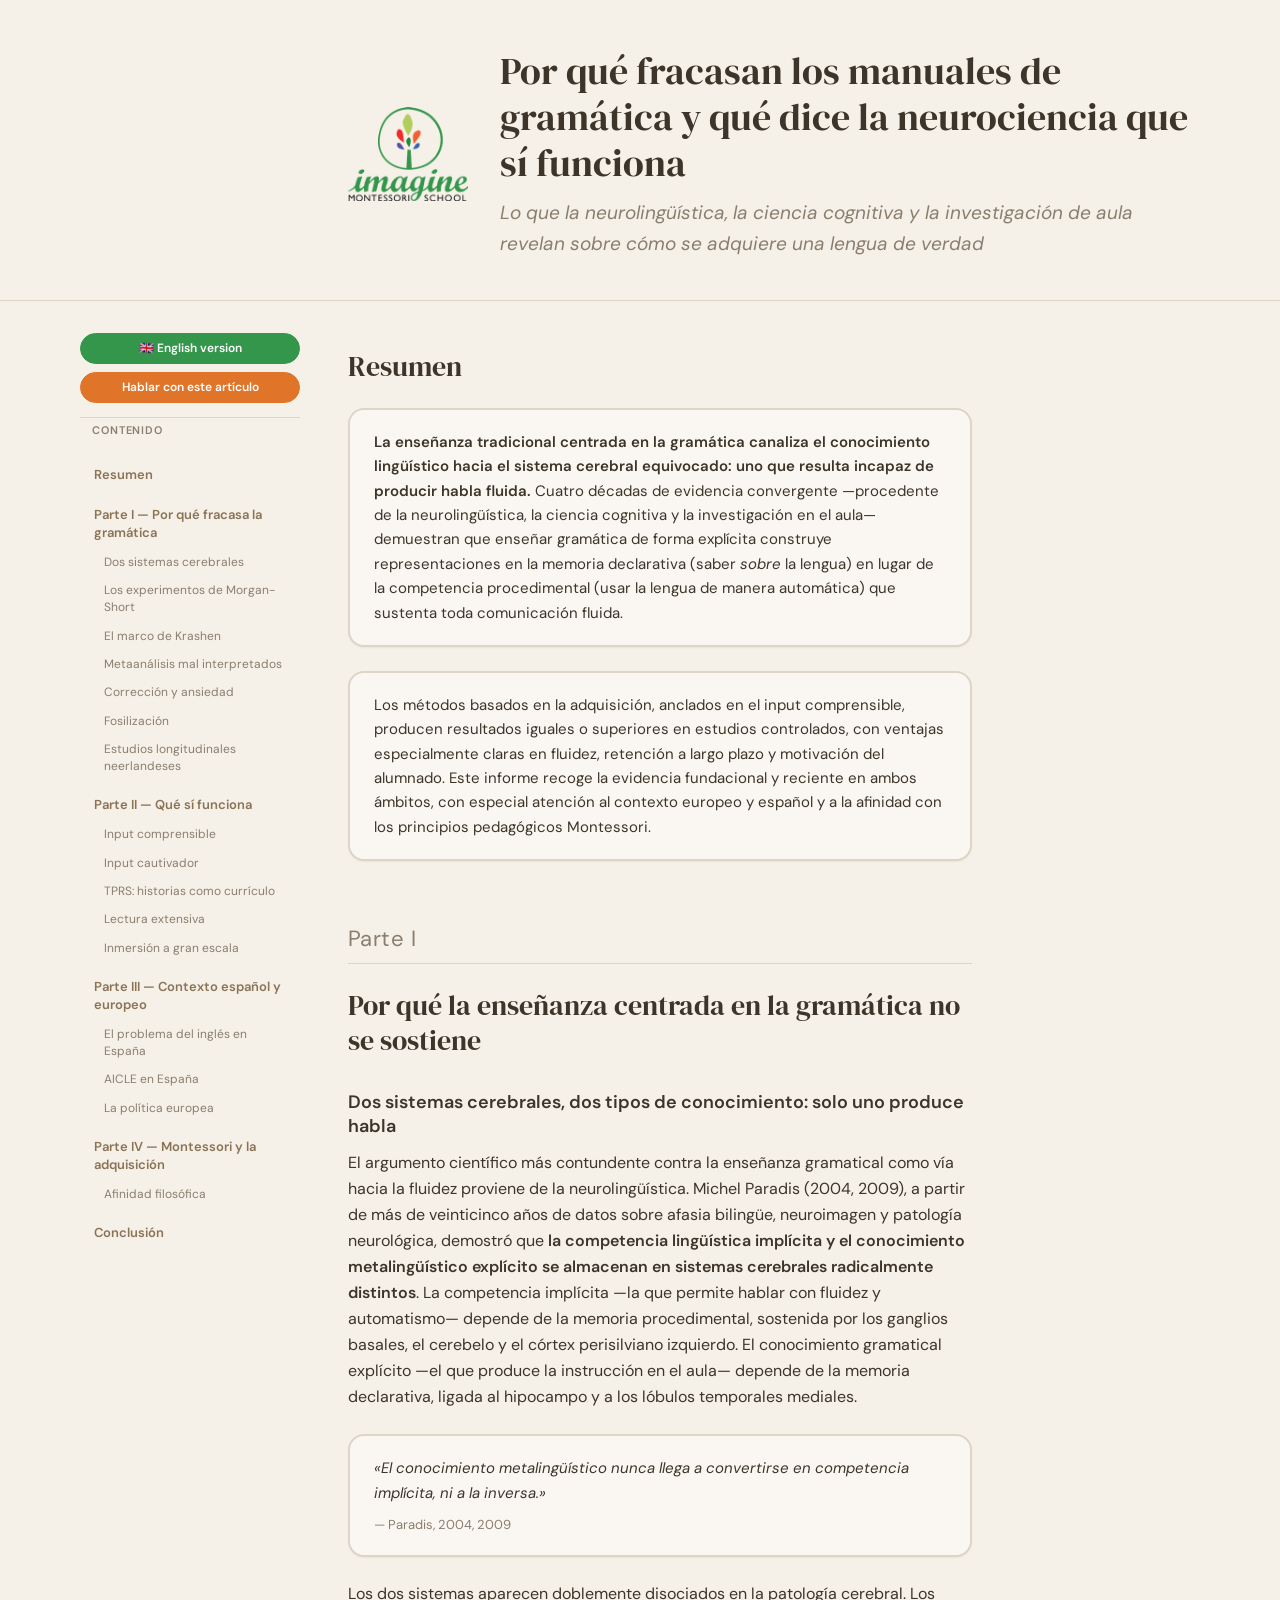
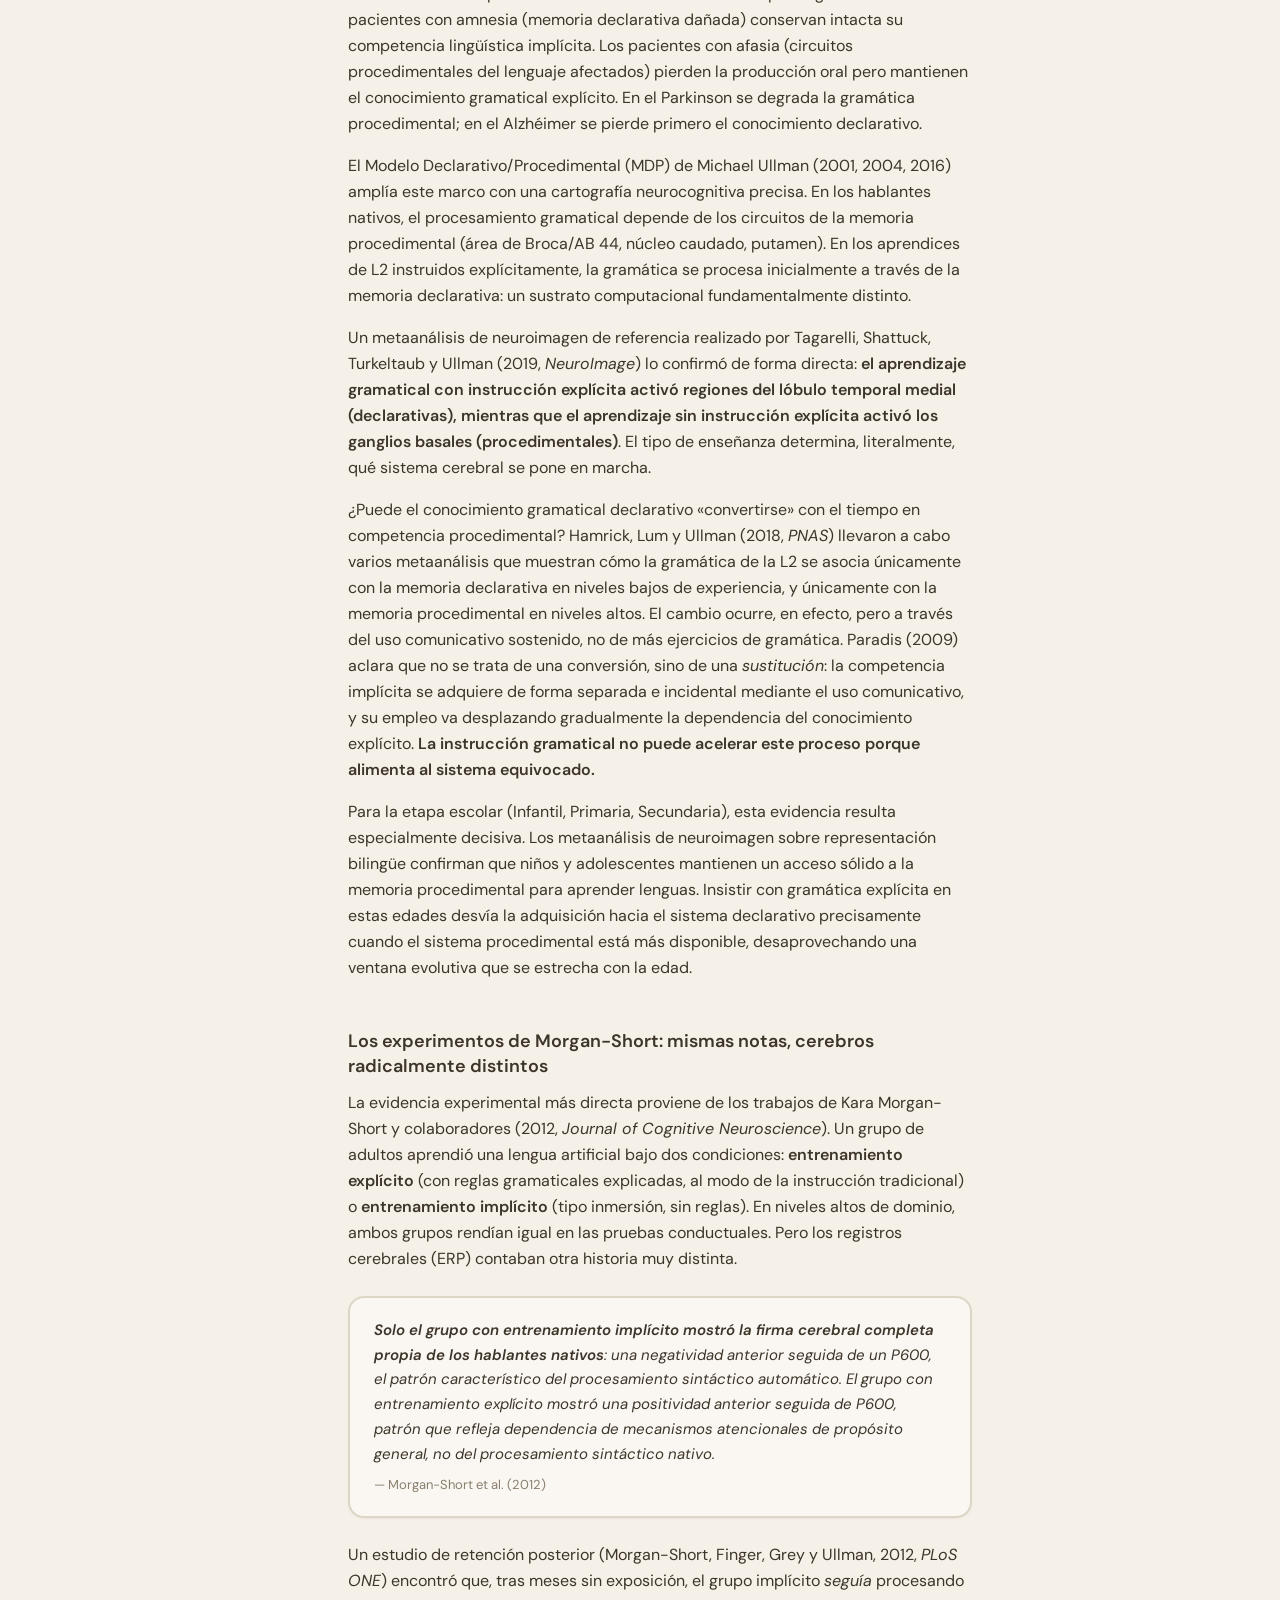
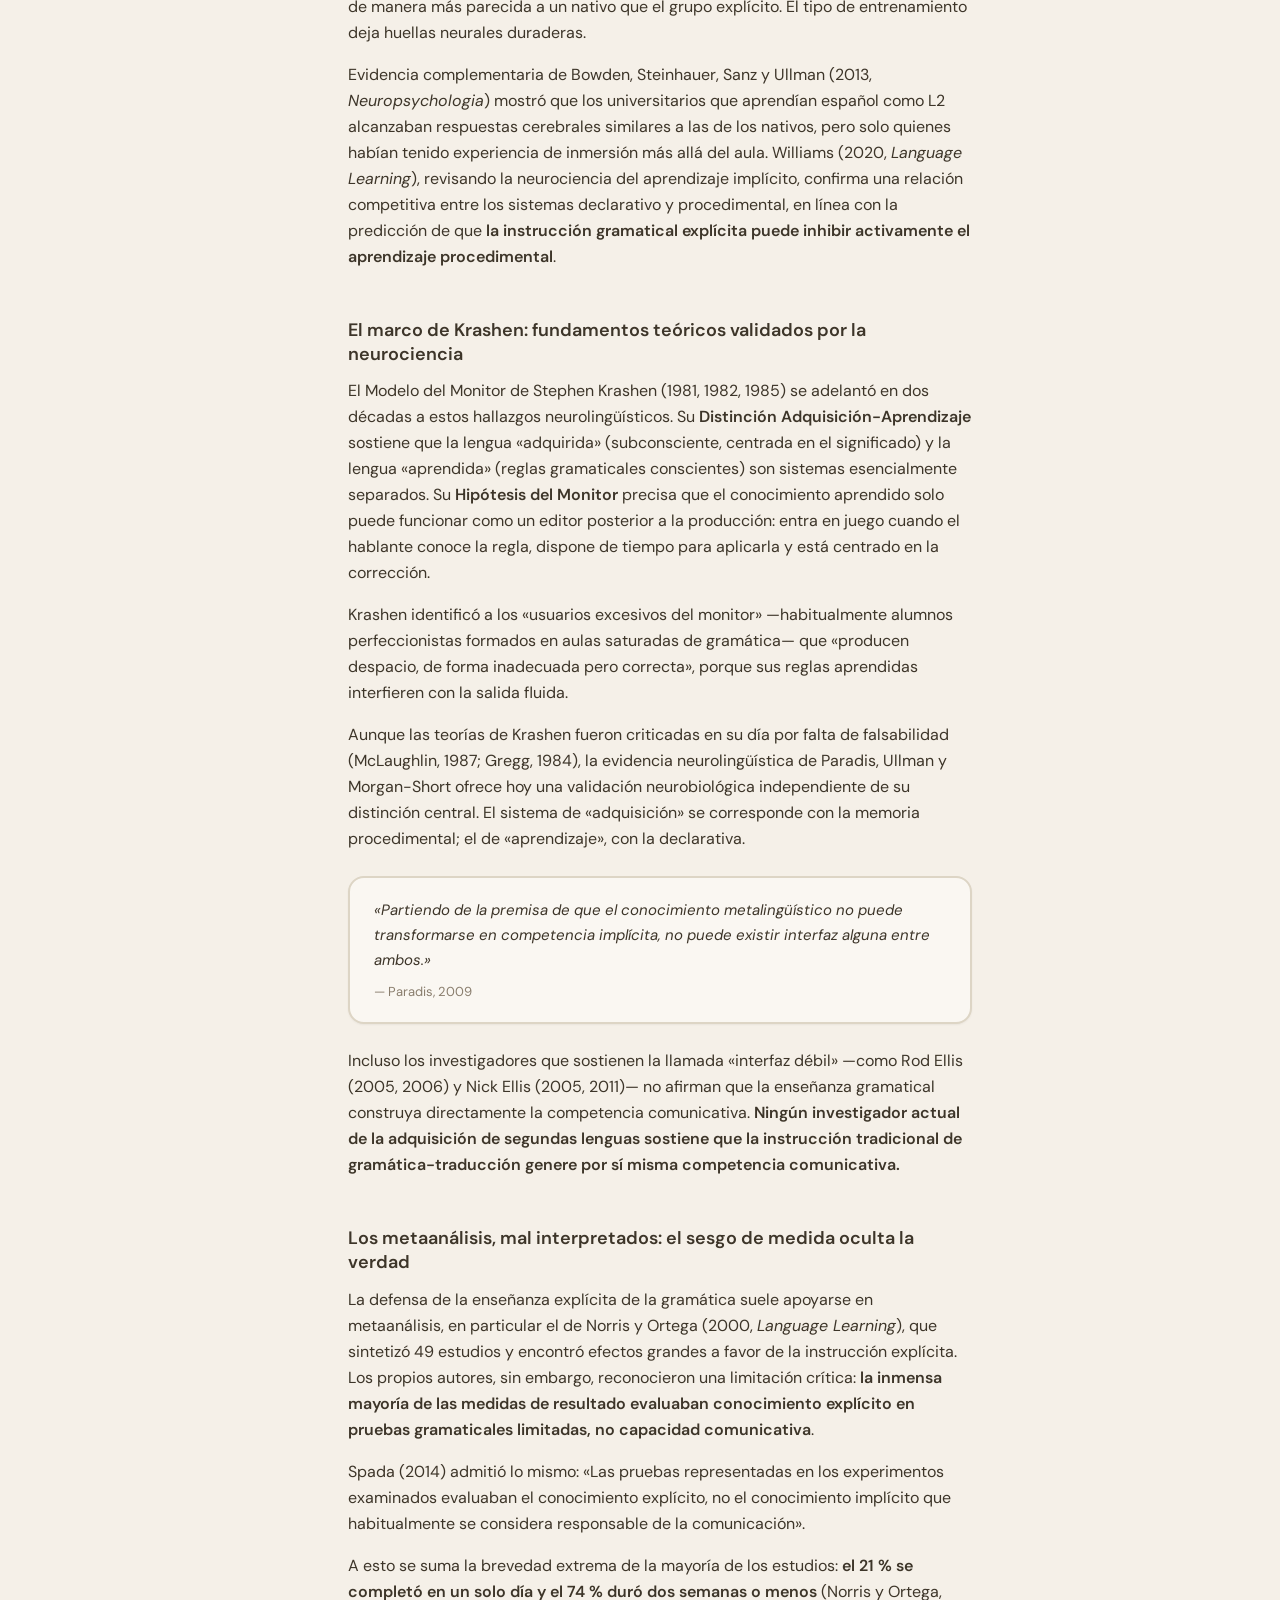
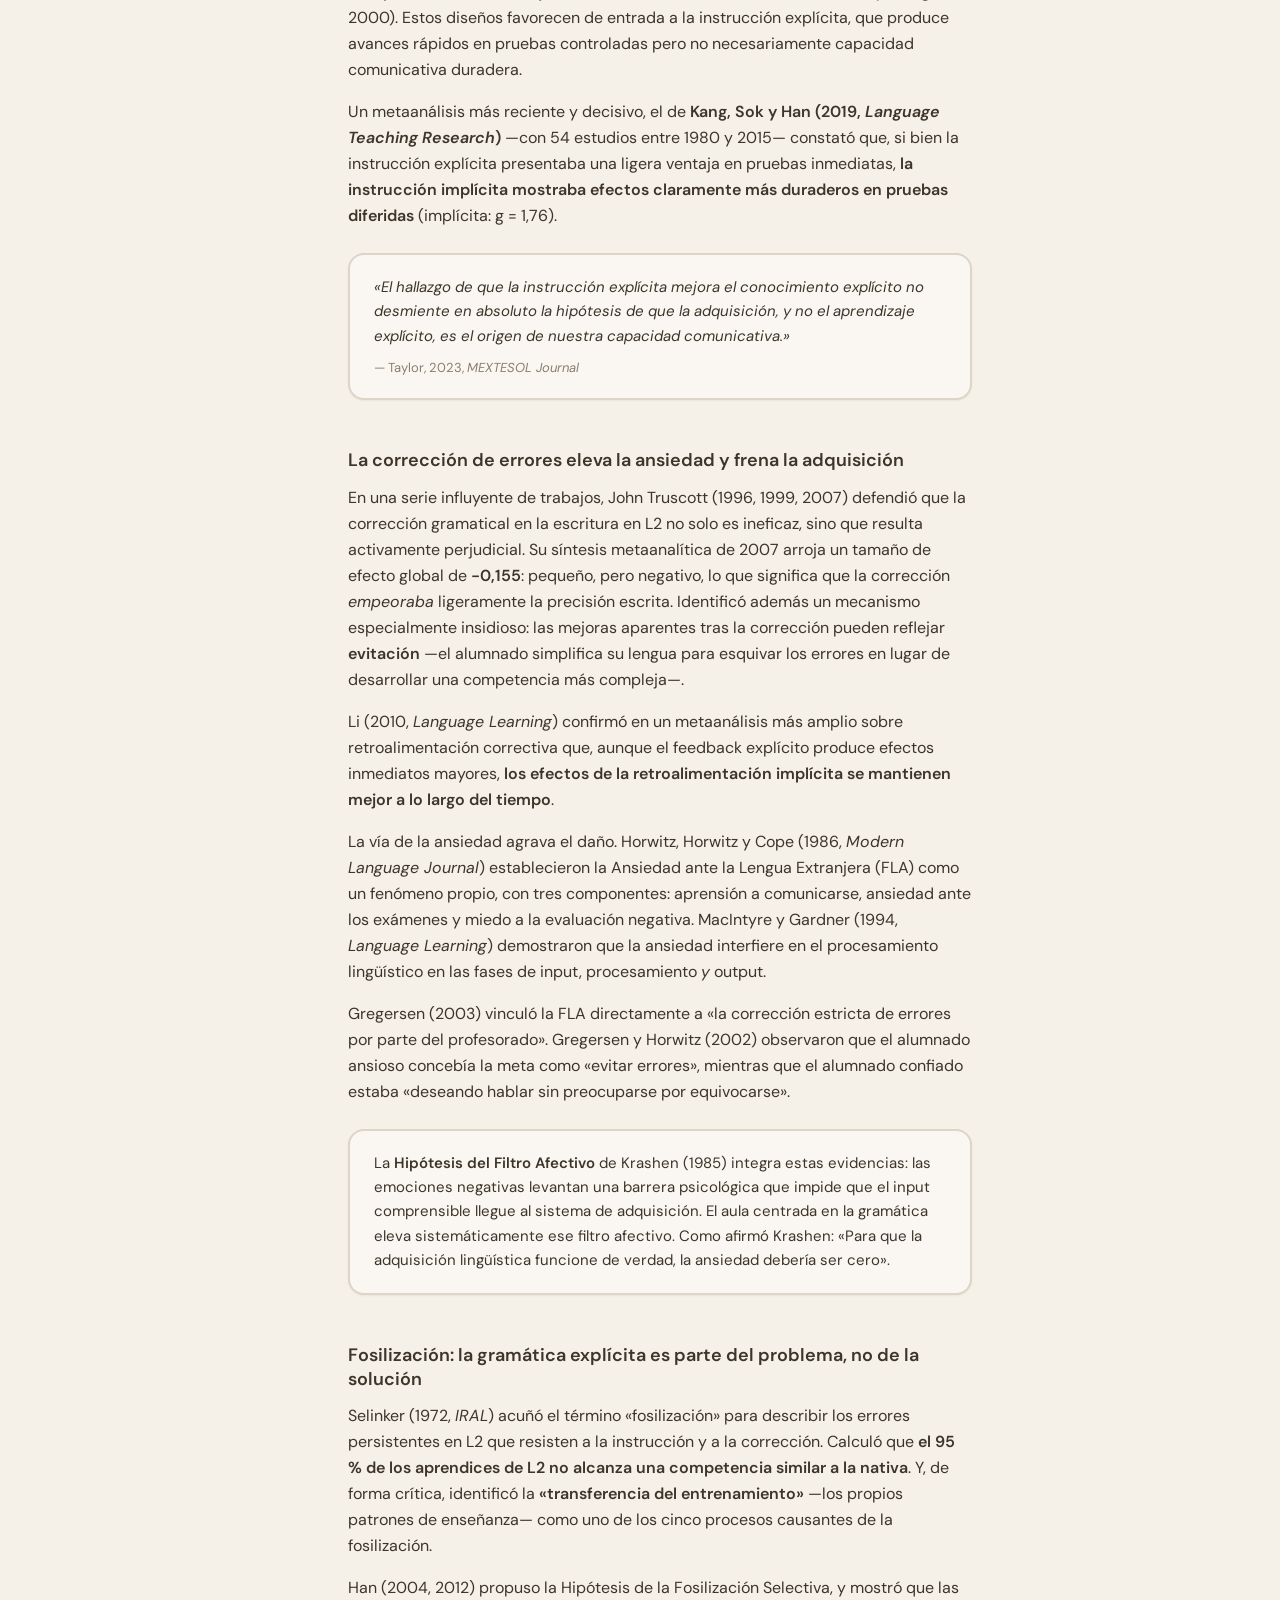
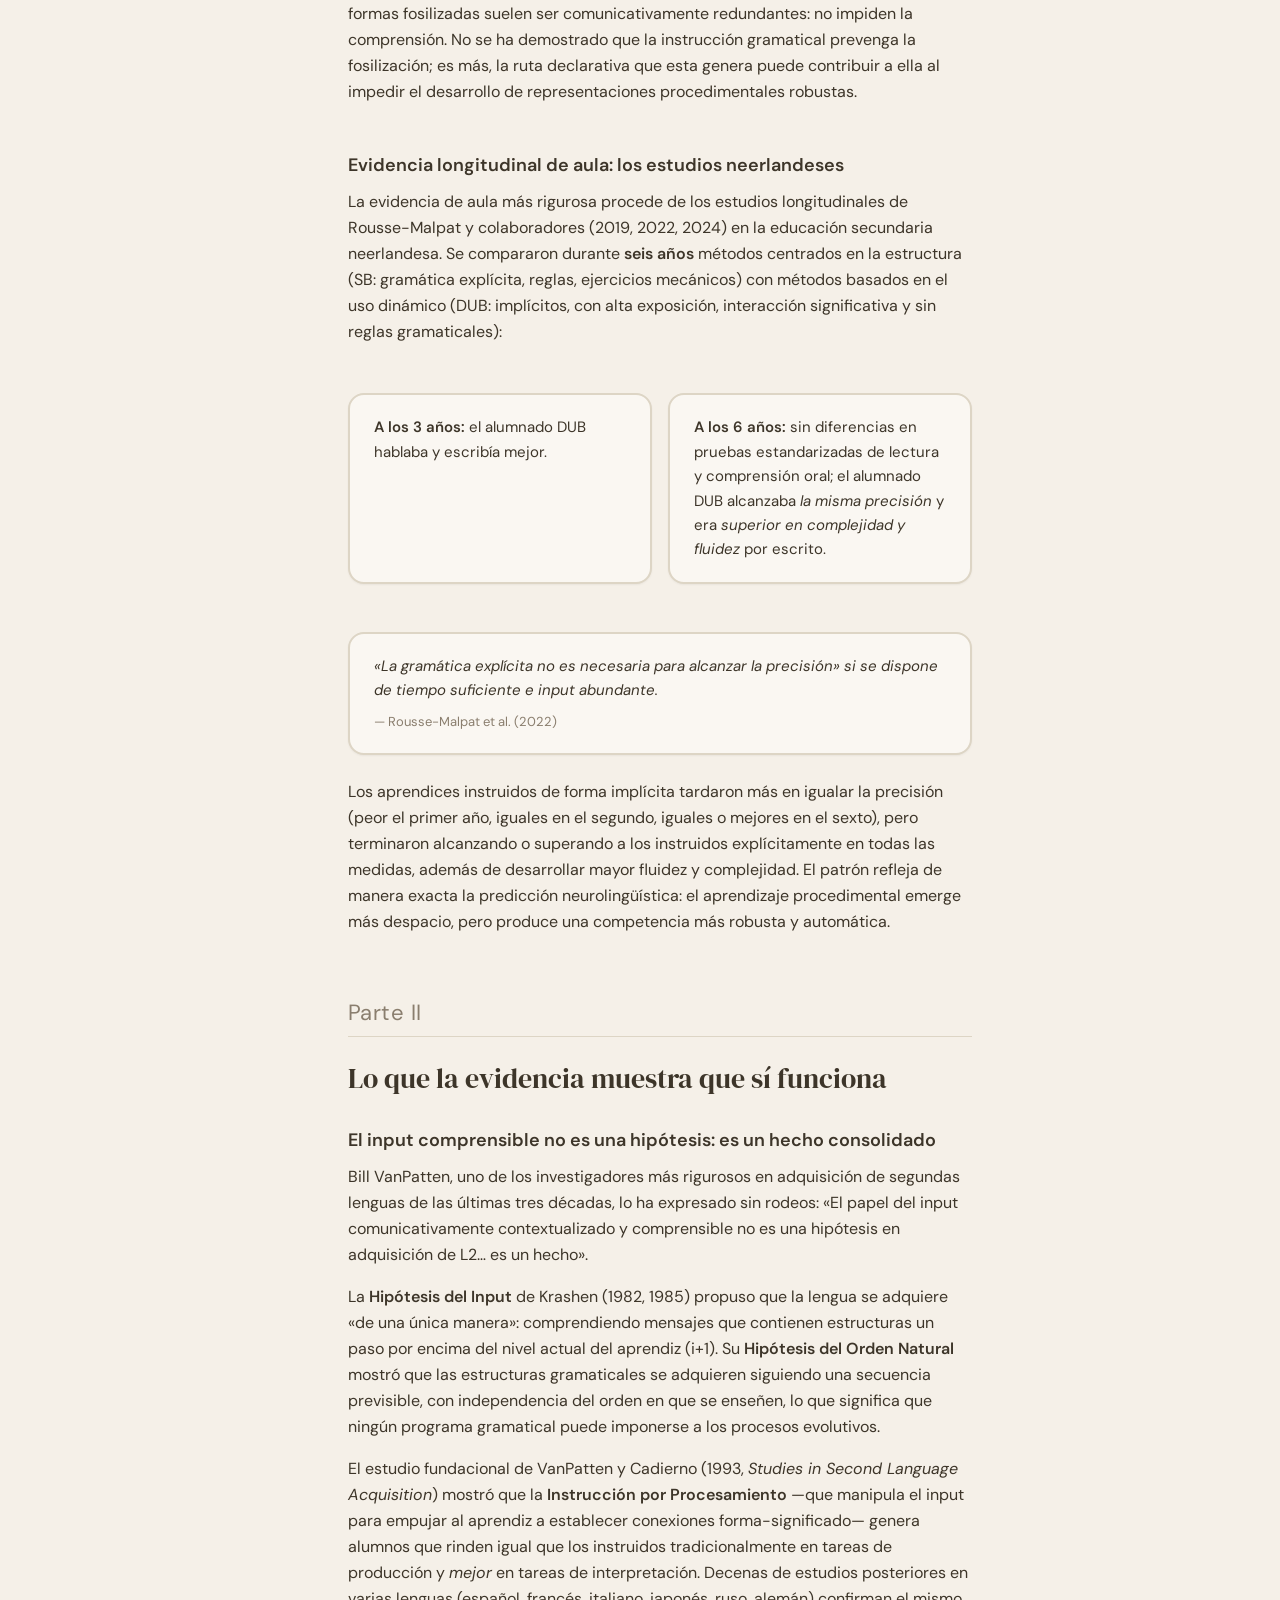
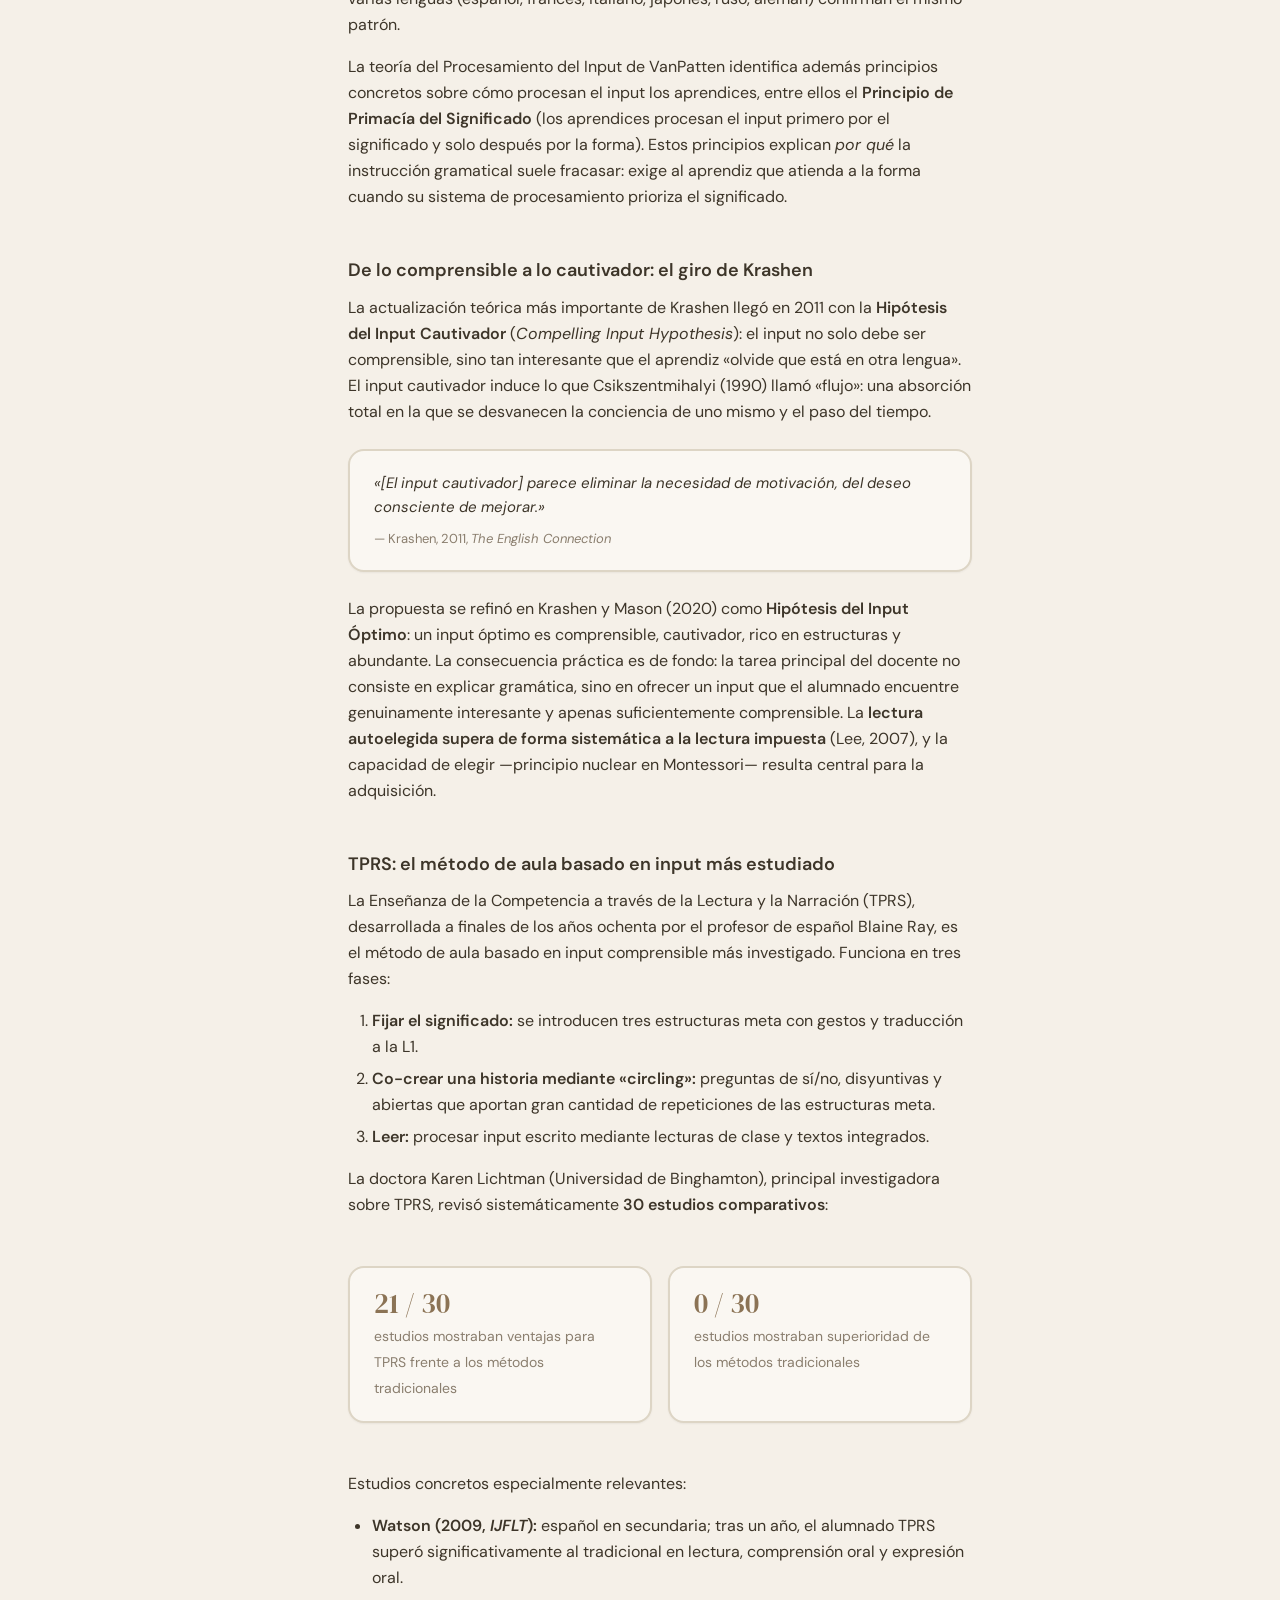
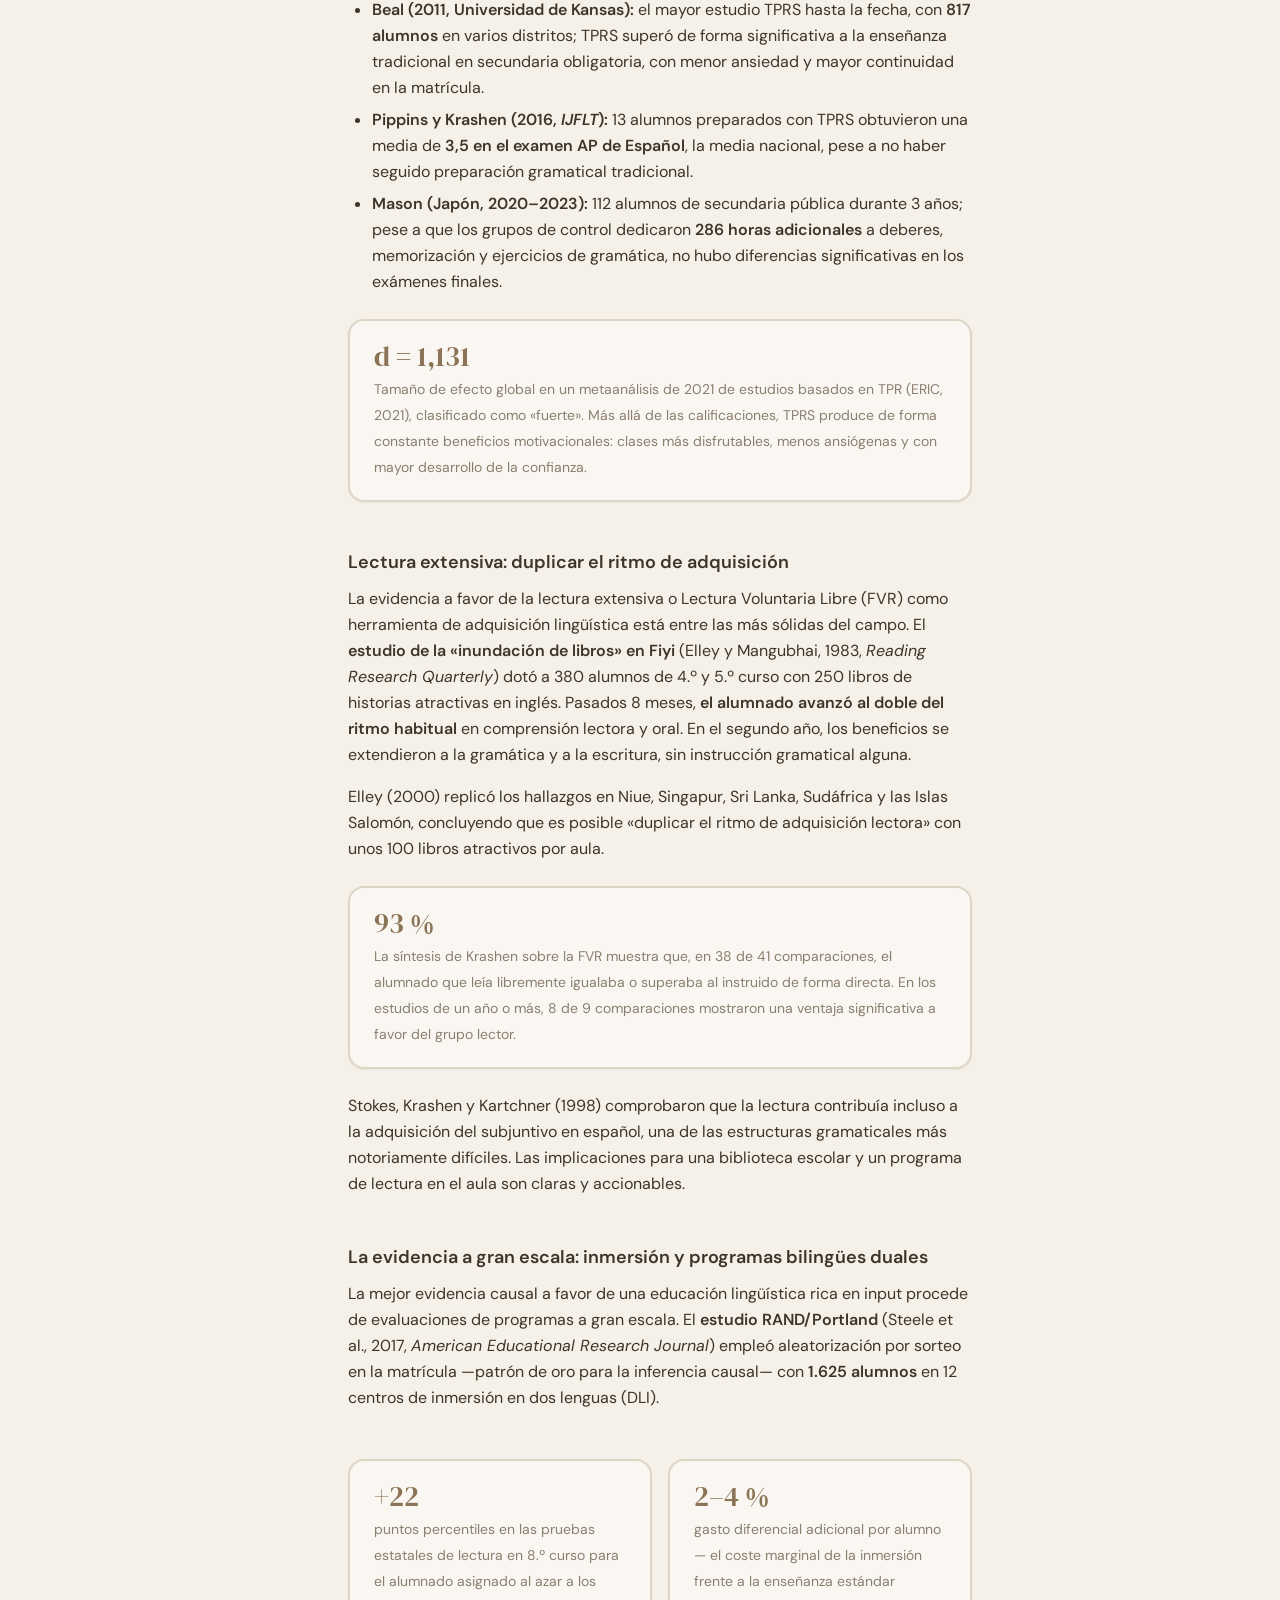
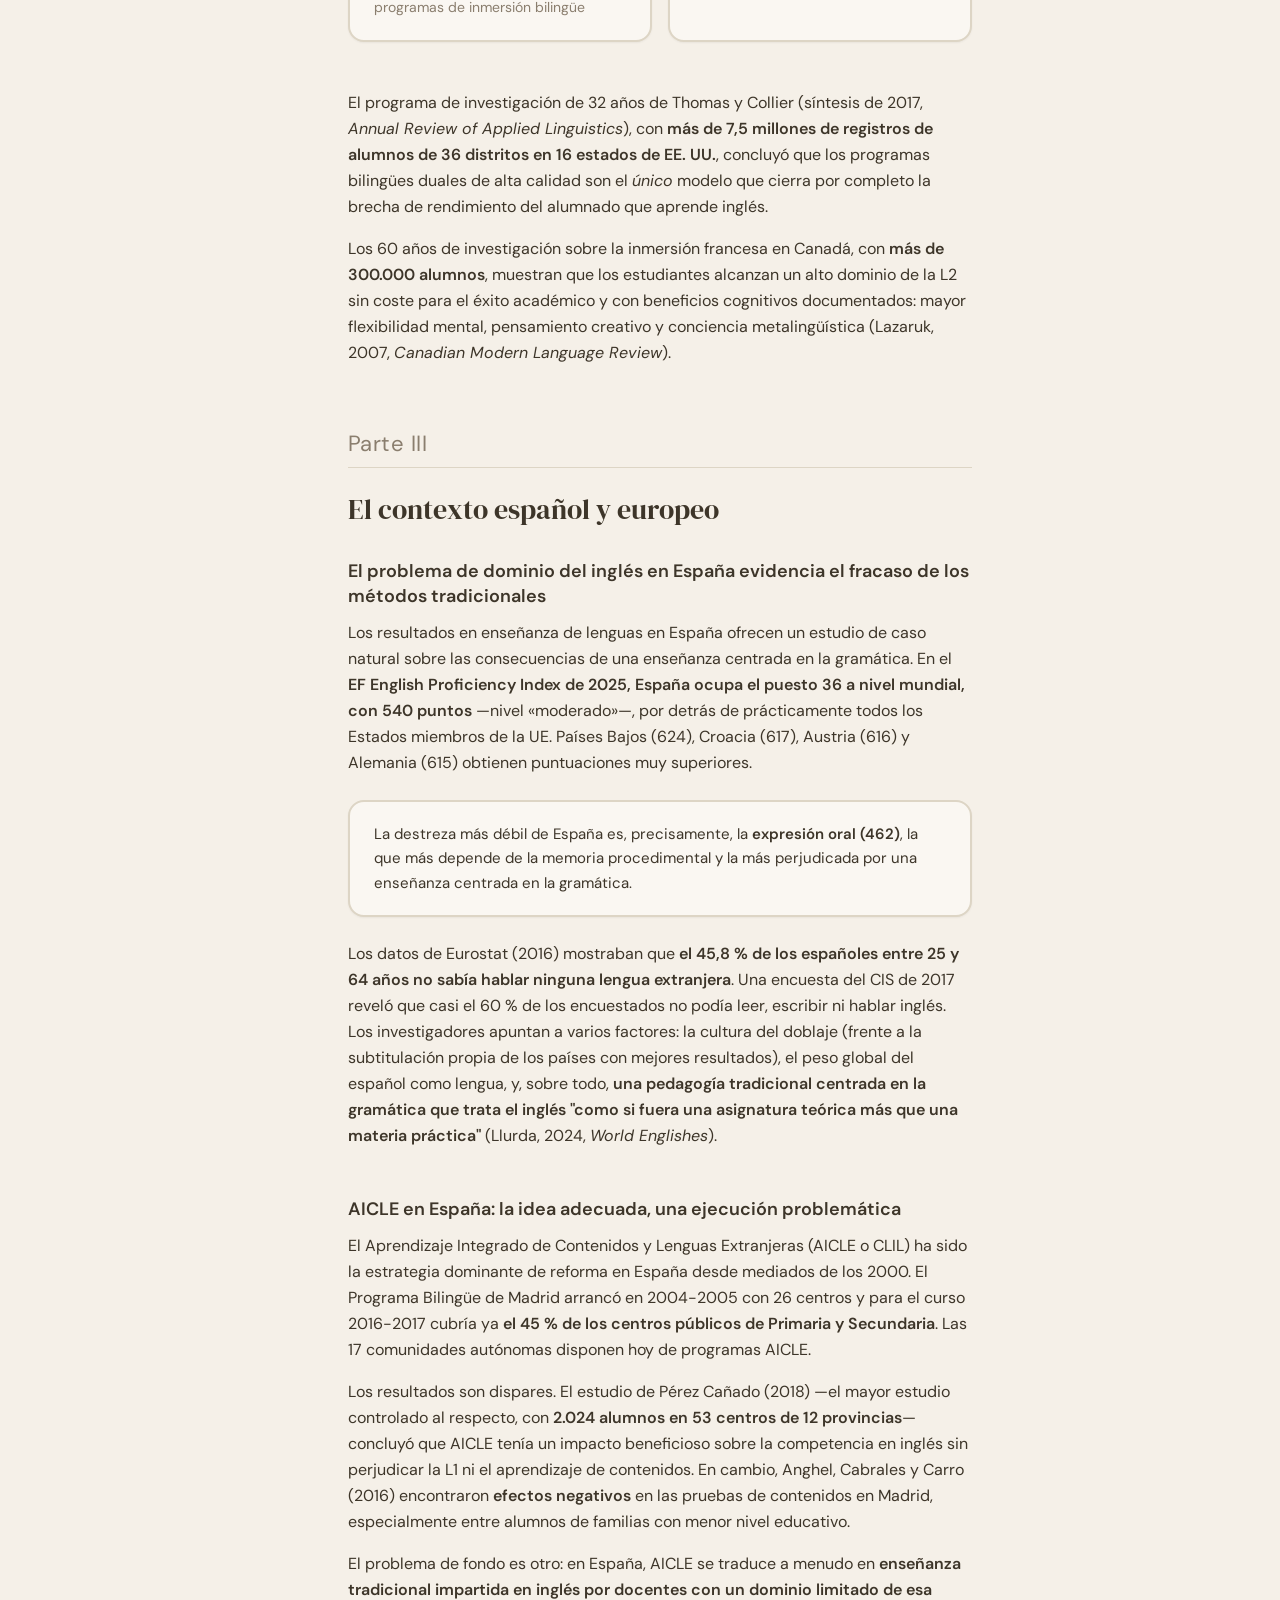
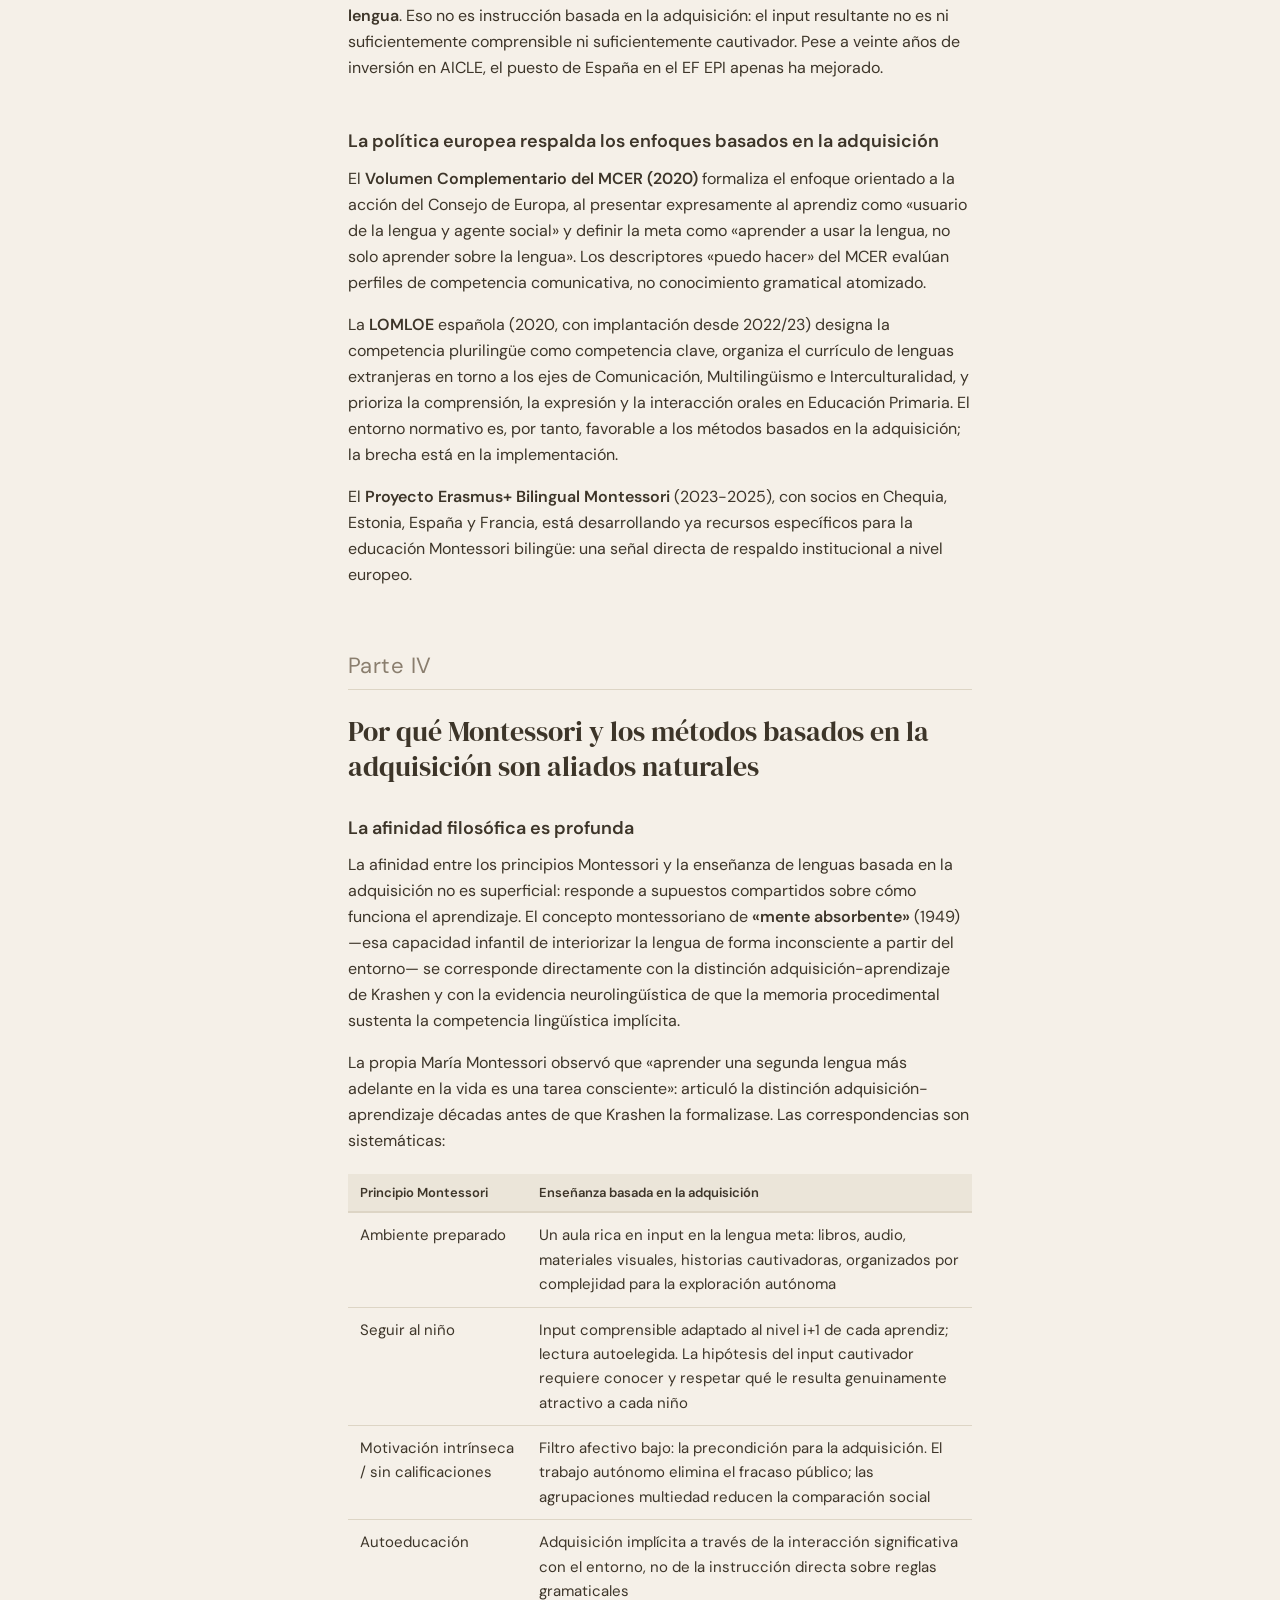
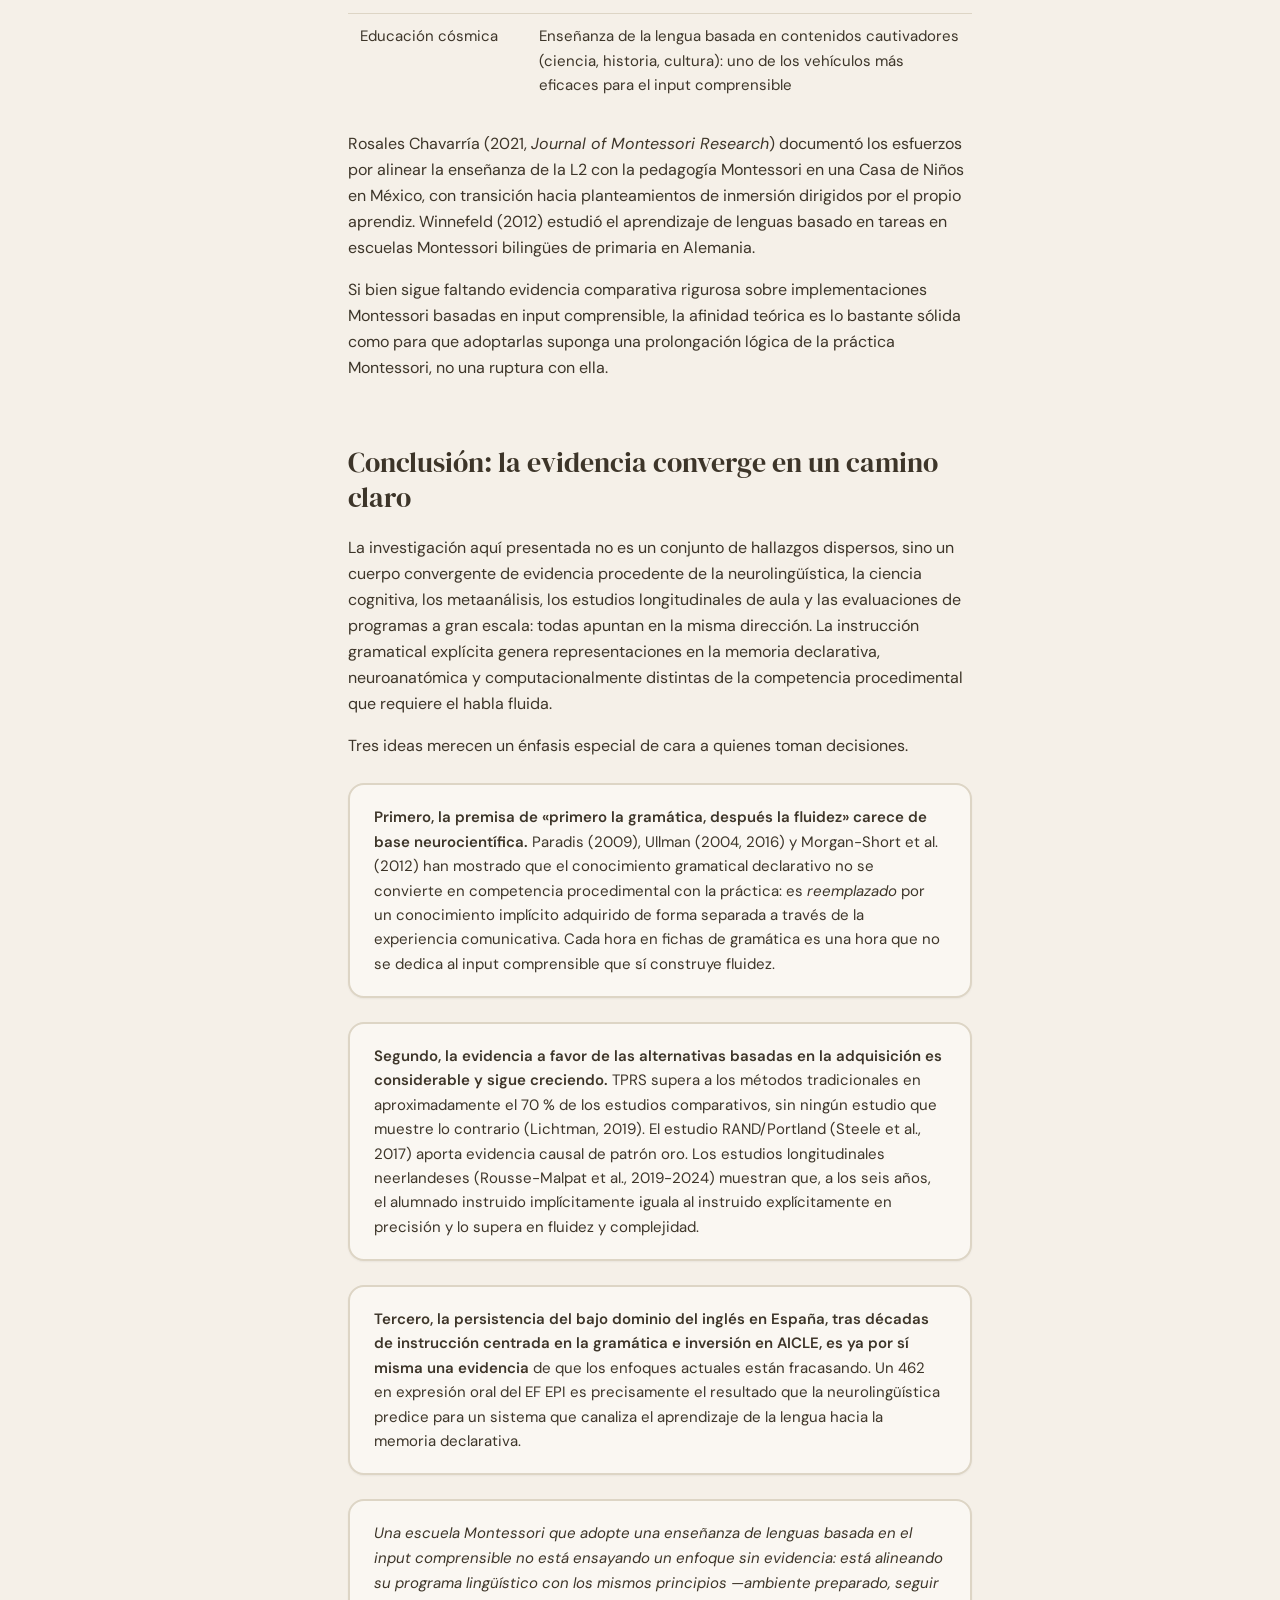
==== commit 349b854c: "Align header width with article column Co-Authored-By: Claude Sonnet 4.6 <noreply@anthropic.com>" ====
--- a/research_es.html
+++ b/research_es.html
@@ -14,10 +14,12 @@
 <body>
 
 <header class="site-header">
-  <img src="images/logo-imagine-montessori-school.png" alt="Imagine Montessori School">
-  <div class="site-header-text">
-    <h1>Por qué fracasan los manuales de gramática y qué dice la neurociencia que sí funciona</h1>
-    <p class="subtitle">Lo que la neurolingüística, la ciencia cognitiva y la investigación de aula revelan sobre cómo se adquiere una lengua de verdad</p>
+  <div class="site-header-inner">
+    <img src="images/logo-imagine-montessori-school.png" alt="Imagine Montessori School">
+    <div class="site-header-text">
+      <h1>Por qué fracasan los manuales de gramática y qué dice la neurociencia que sí funciona</h1>
+      <p class="subtitle">Lo que la neurolingüística, la ciencia cognitiva y la investigación de aula revelan sobre cómo se adquiere una lengua de verdad</p>
+    </div>
   </div>
 </header>
 
--- a/style.css
+++ b/style.css
@@ -31,12 +31,17 @@
 
 /* ── Site header ───────────────────────────────────────────────────────────── */
 .site-header {
+  border-bottom: 1px solid var(--border);
+}
+
+.site-header-inner {
+  max-width: 72rem;
+  margin: 0 auto;
+  padding: 3rem 1rem 2.5rem calc(220px + 3rem + 1rem); /* align with article column */
   display: flex;
   flex-direction: row;
   align-items: center;
   gap: 2rem;
-  padding: 3rem 2rem 2.5rem;
-  border-bottom: 1px solid var(--border);
 }
 
 .site-header img {
@@ -306,6 +311,10 @@
     display: none;
   }
 
+  .site-header-inner {
+    padding-left: 1rem;
+  }
+
   article {
     padding: 1.5rem 1rem 3rem;
   }
@@ -421,4 +430,4 @@
   to   { opacity: 1; transform: translateY(0); }
 }
 
-.site-header { animation: fade-in 0.4s ease both; }
+.site-header-inner { animation: fade-in 0.4s ease both; }
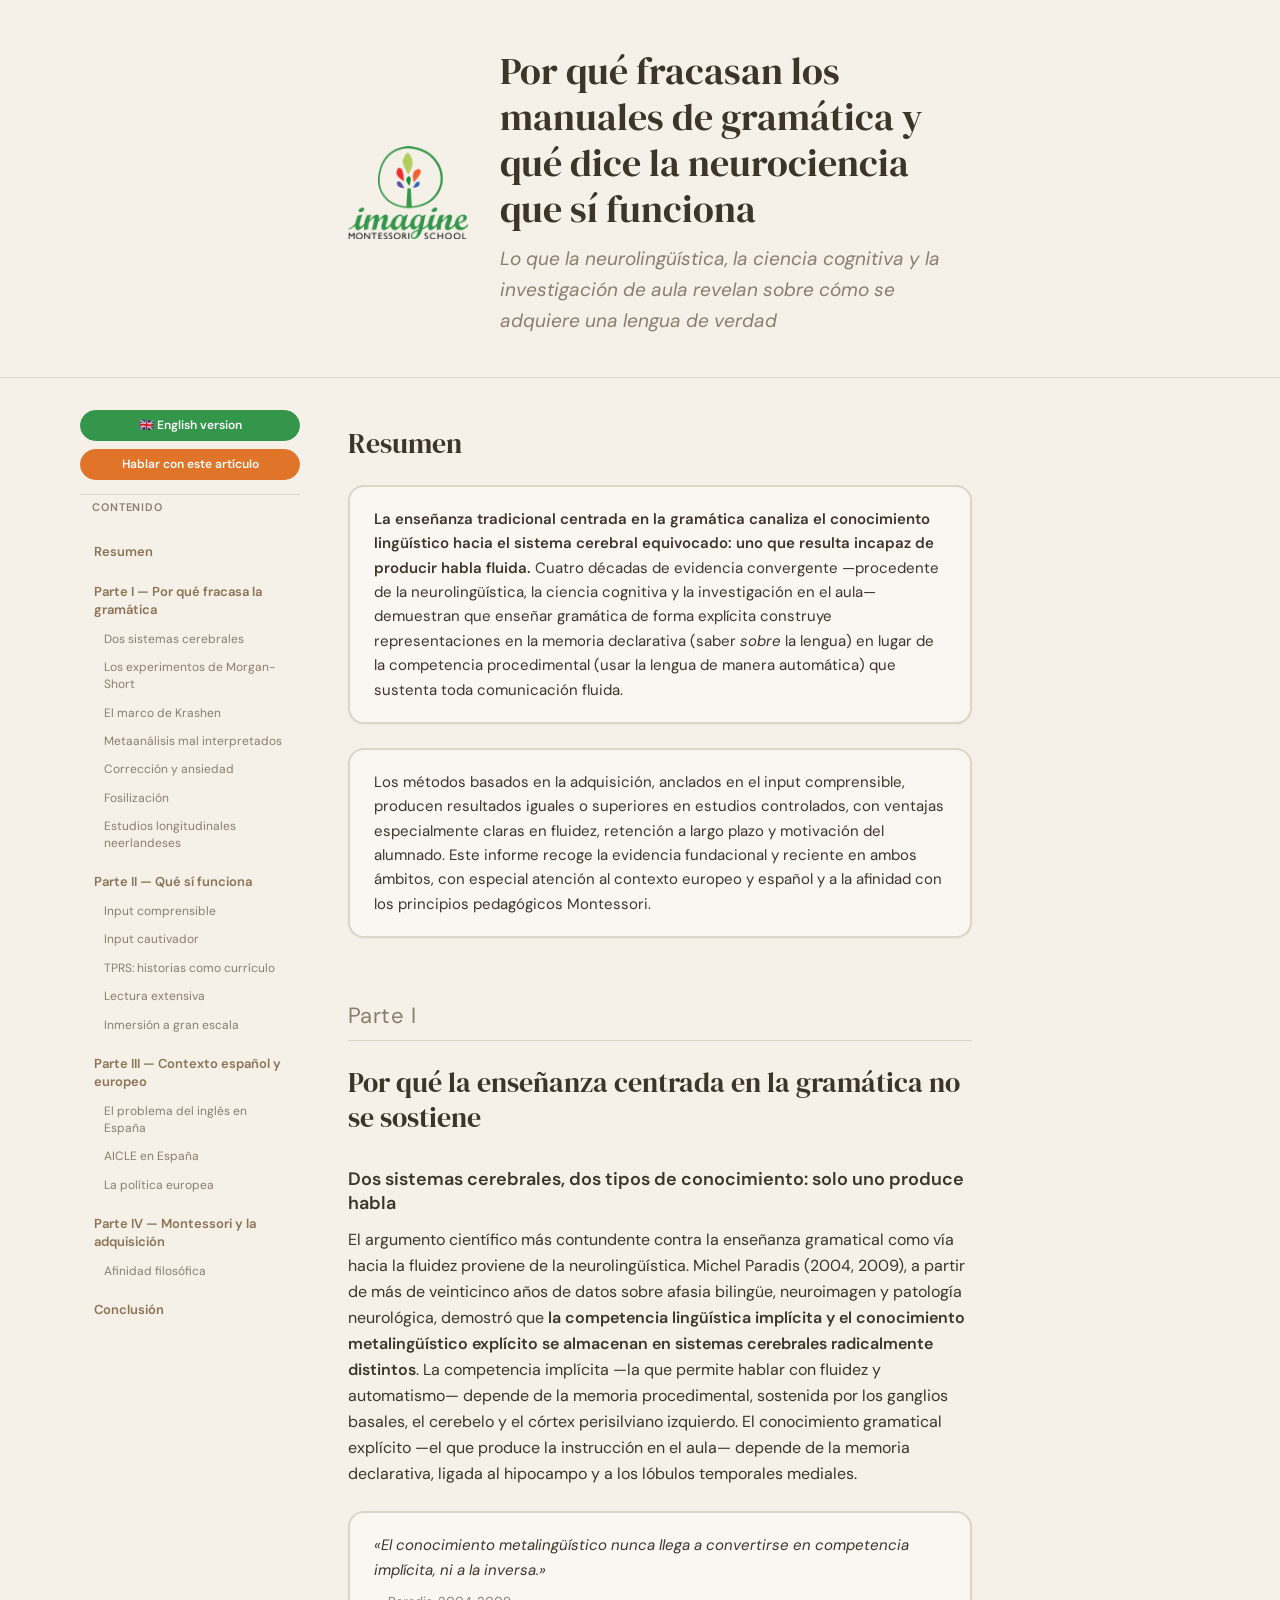
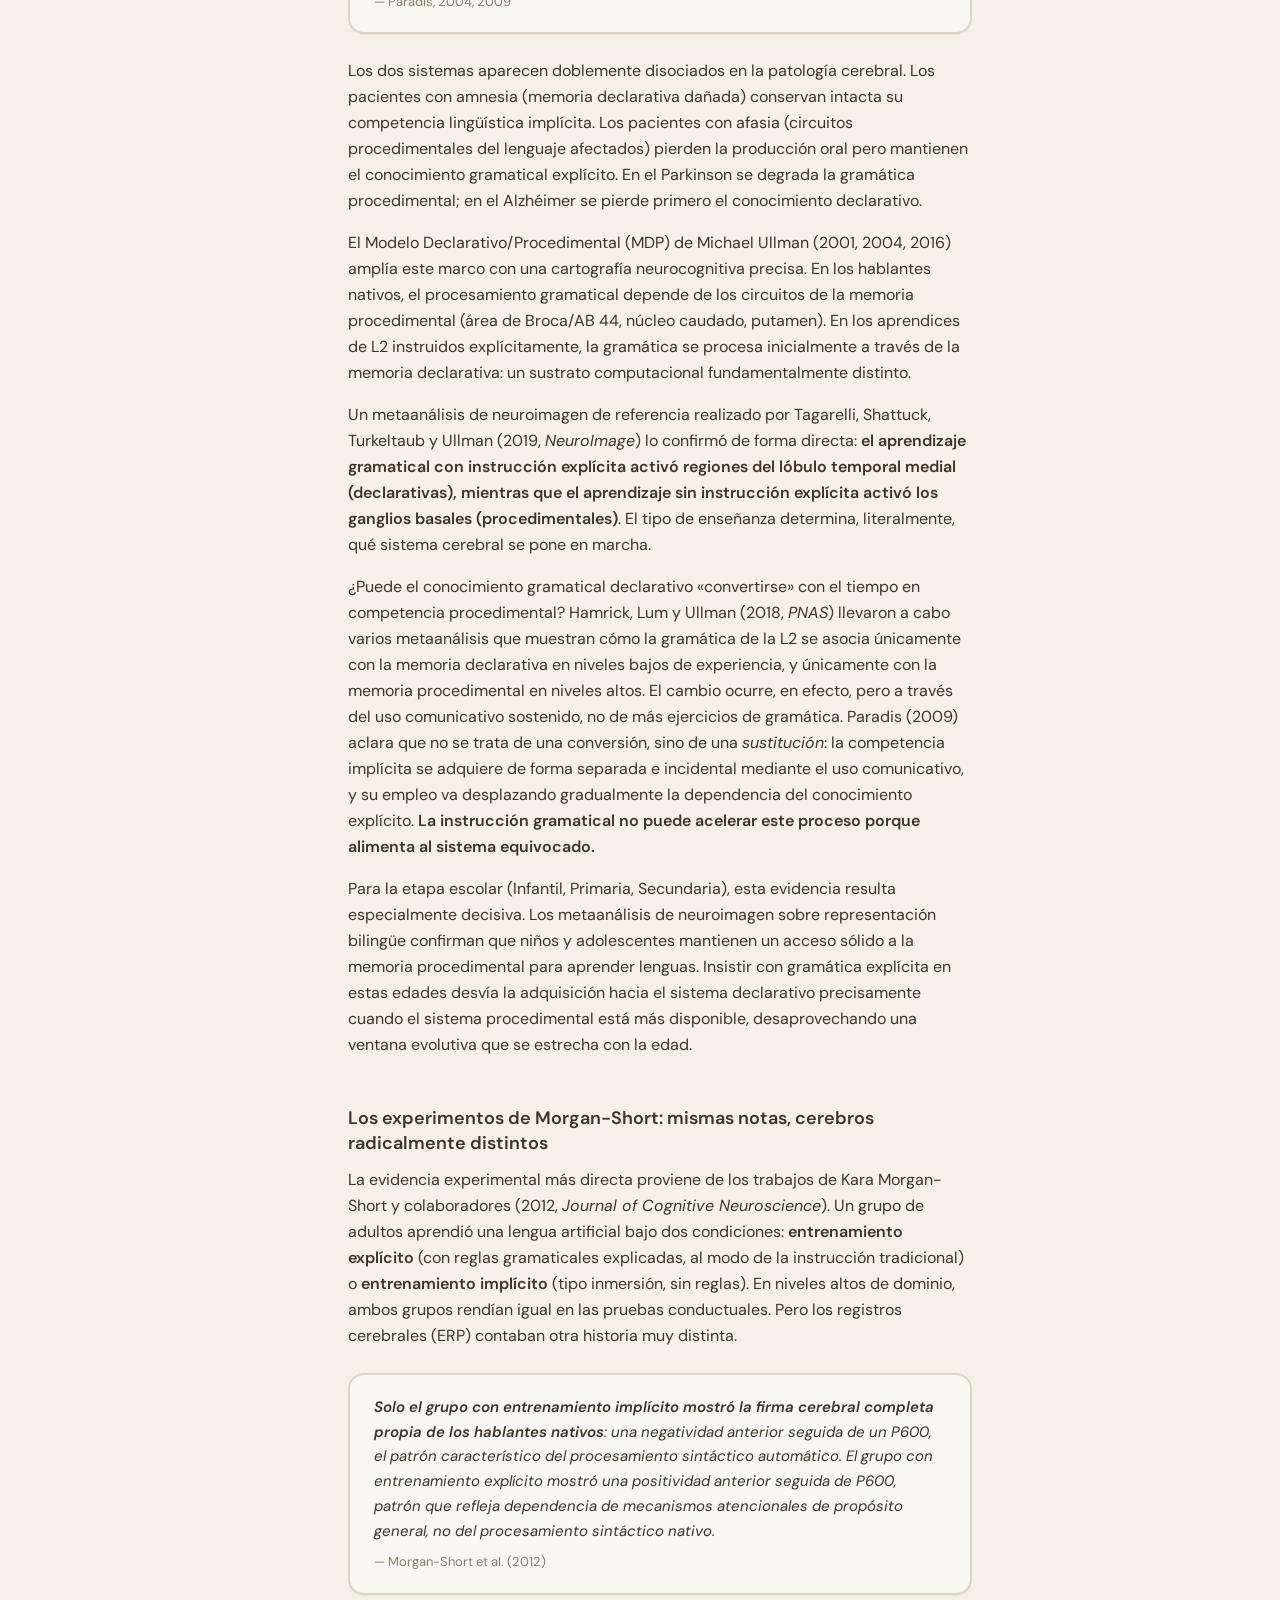
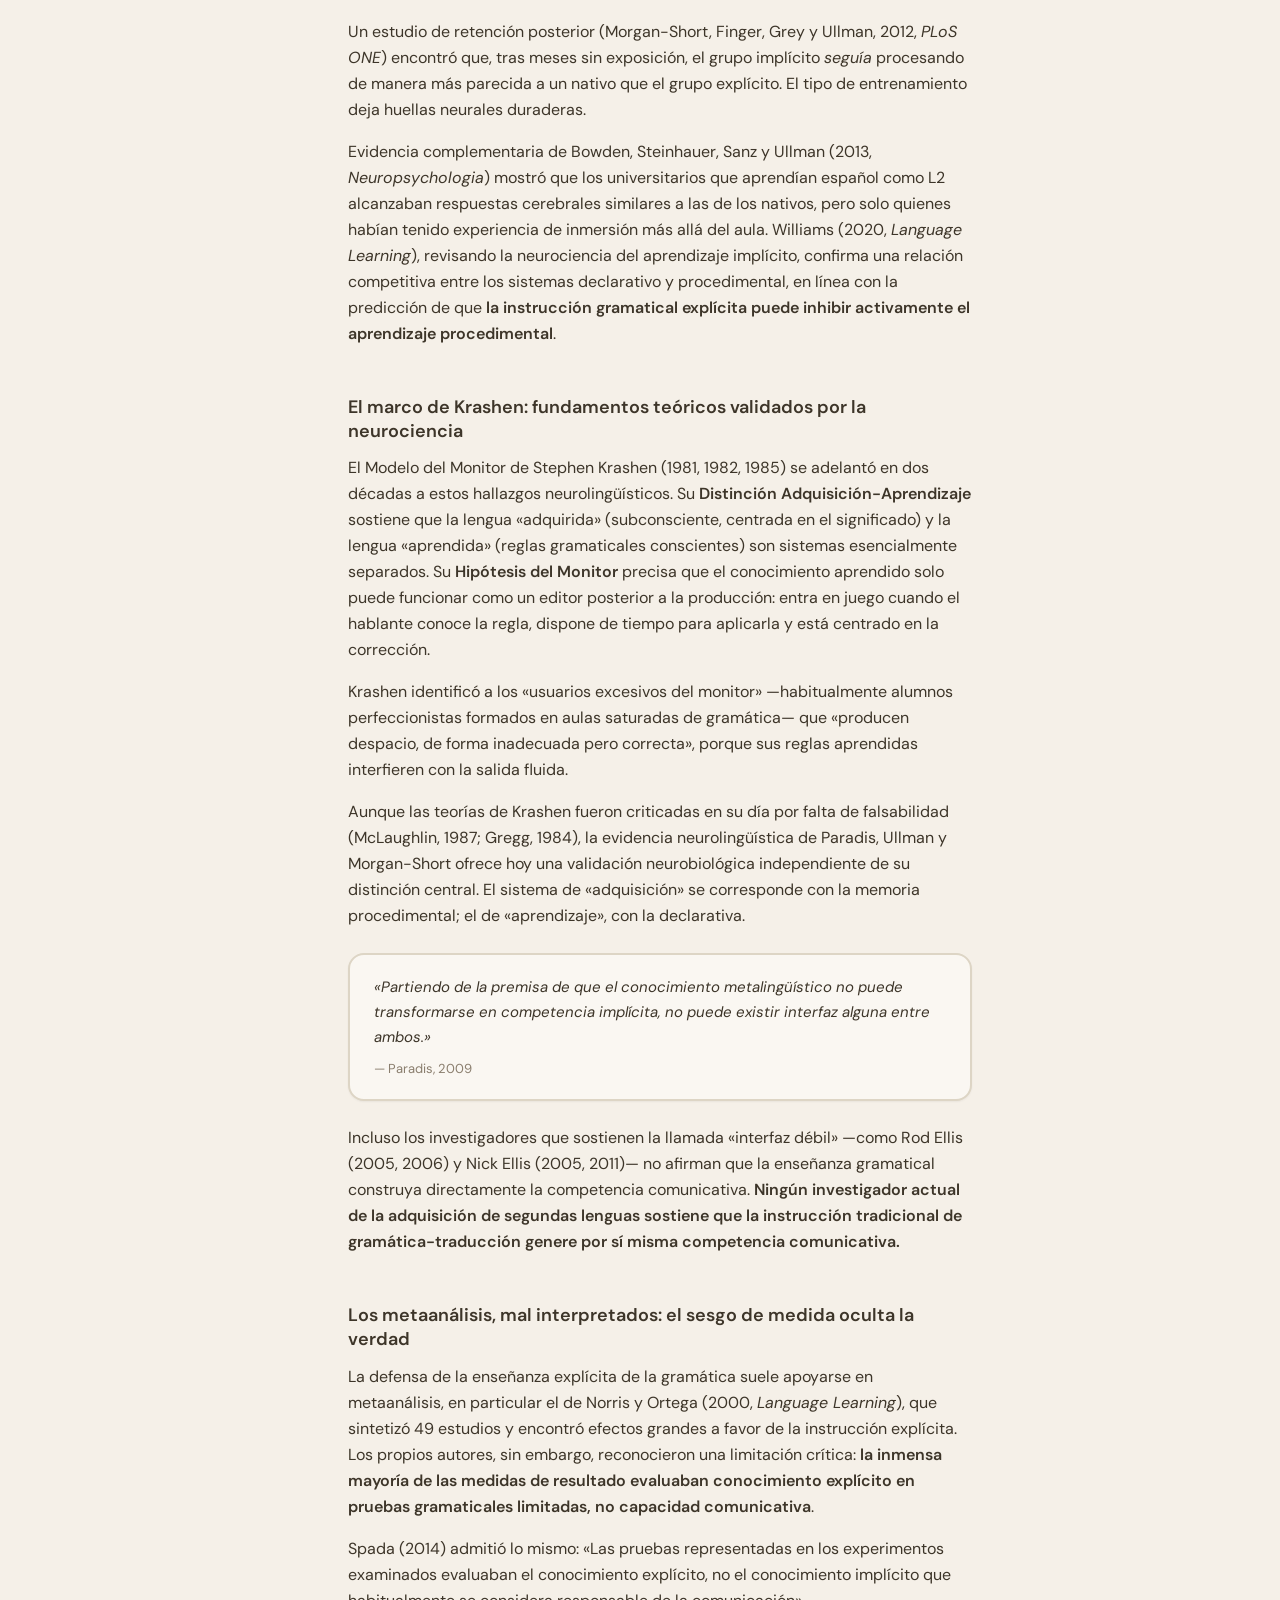
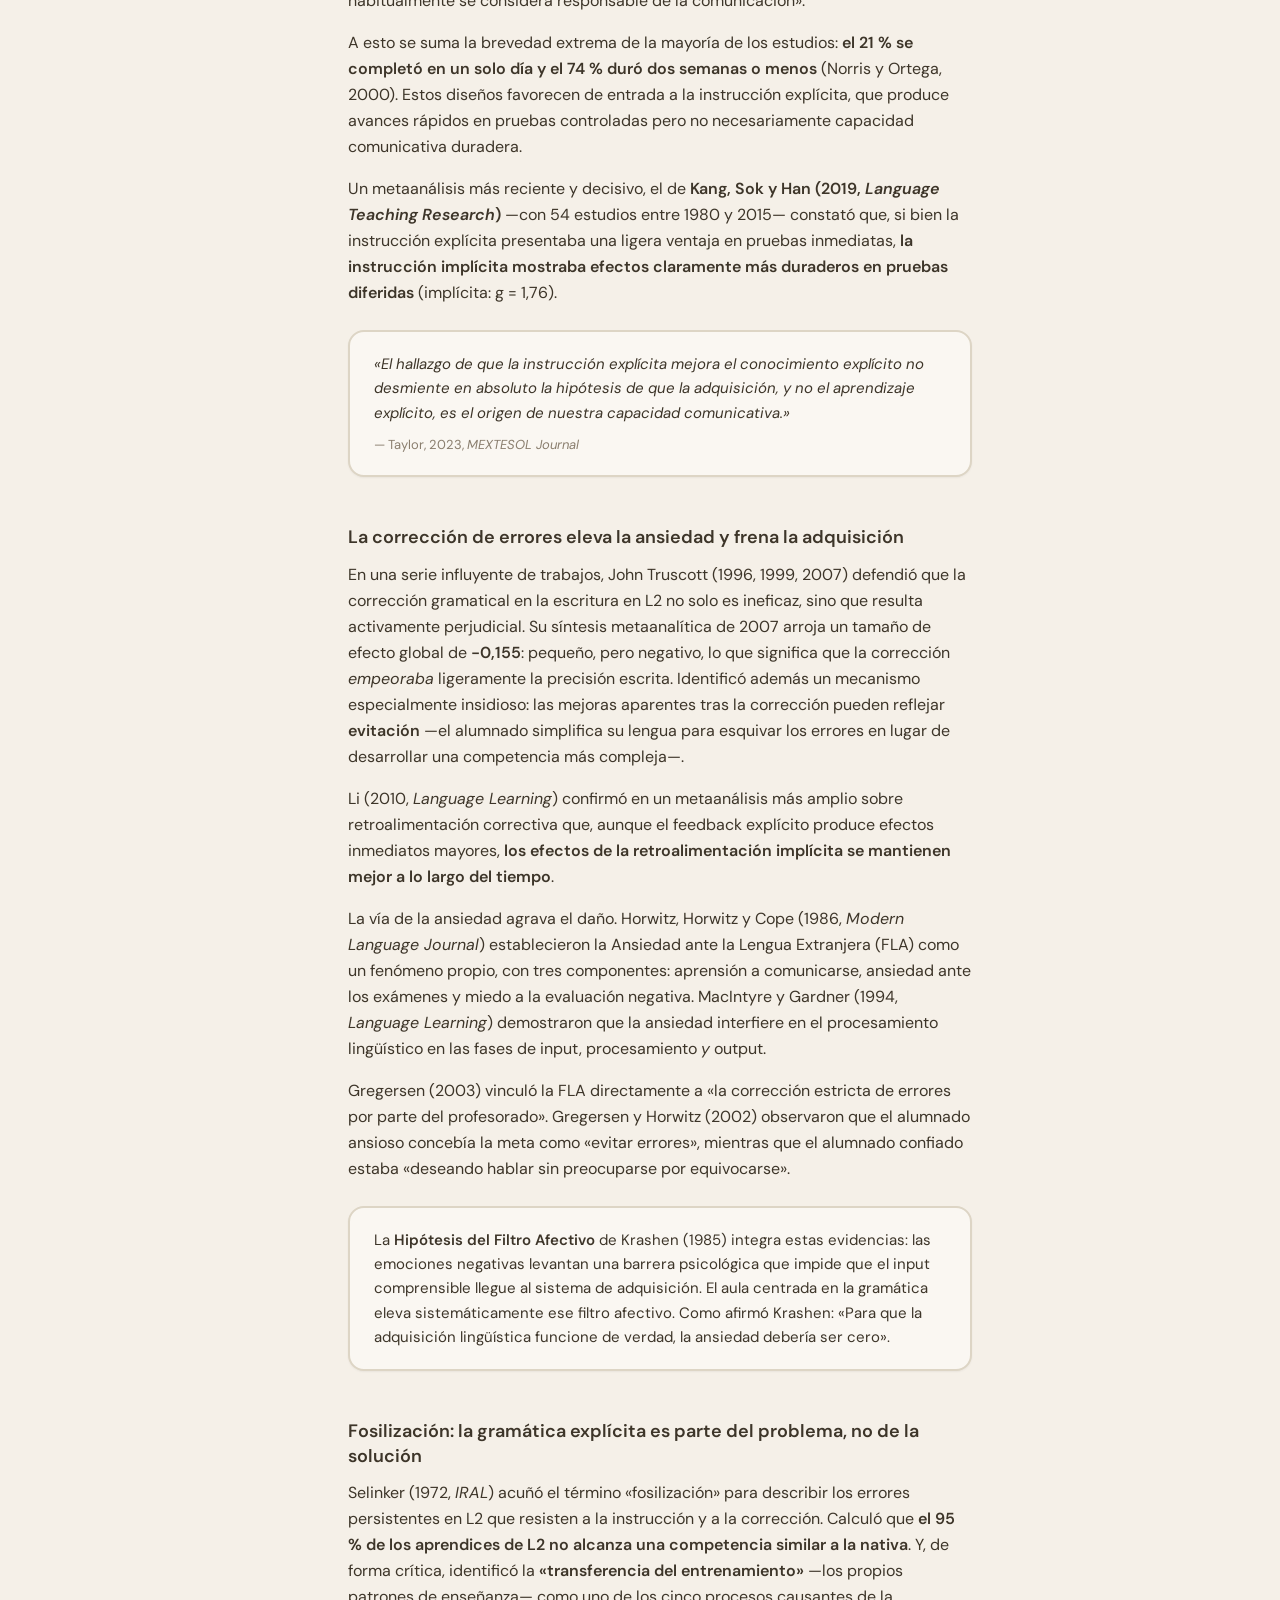
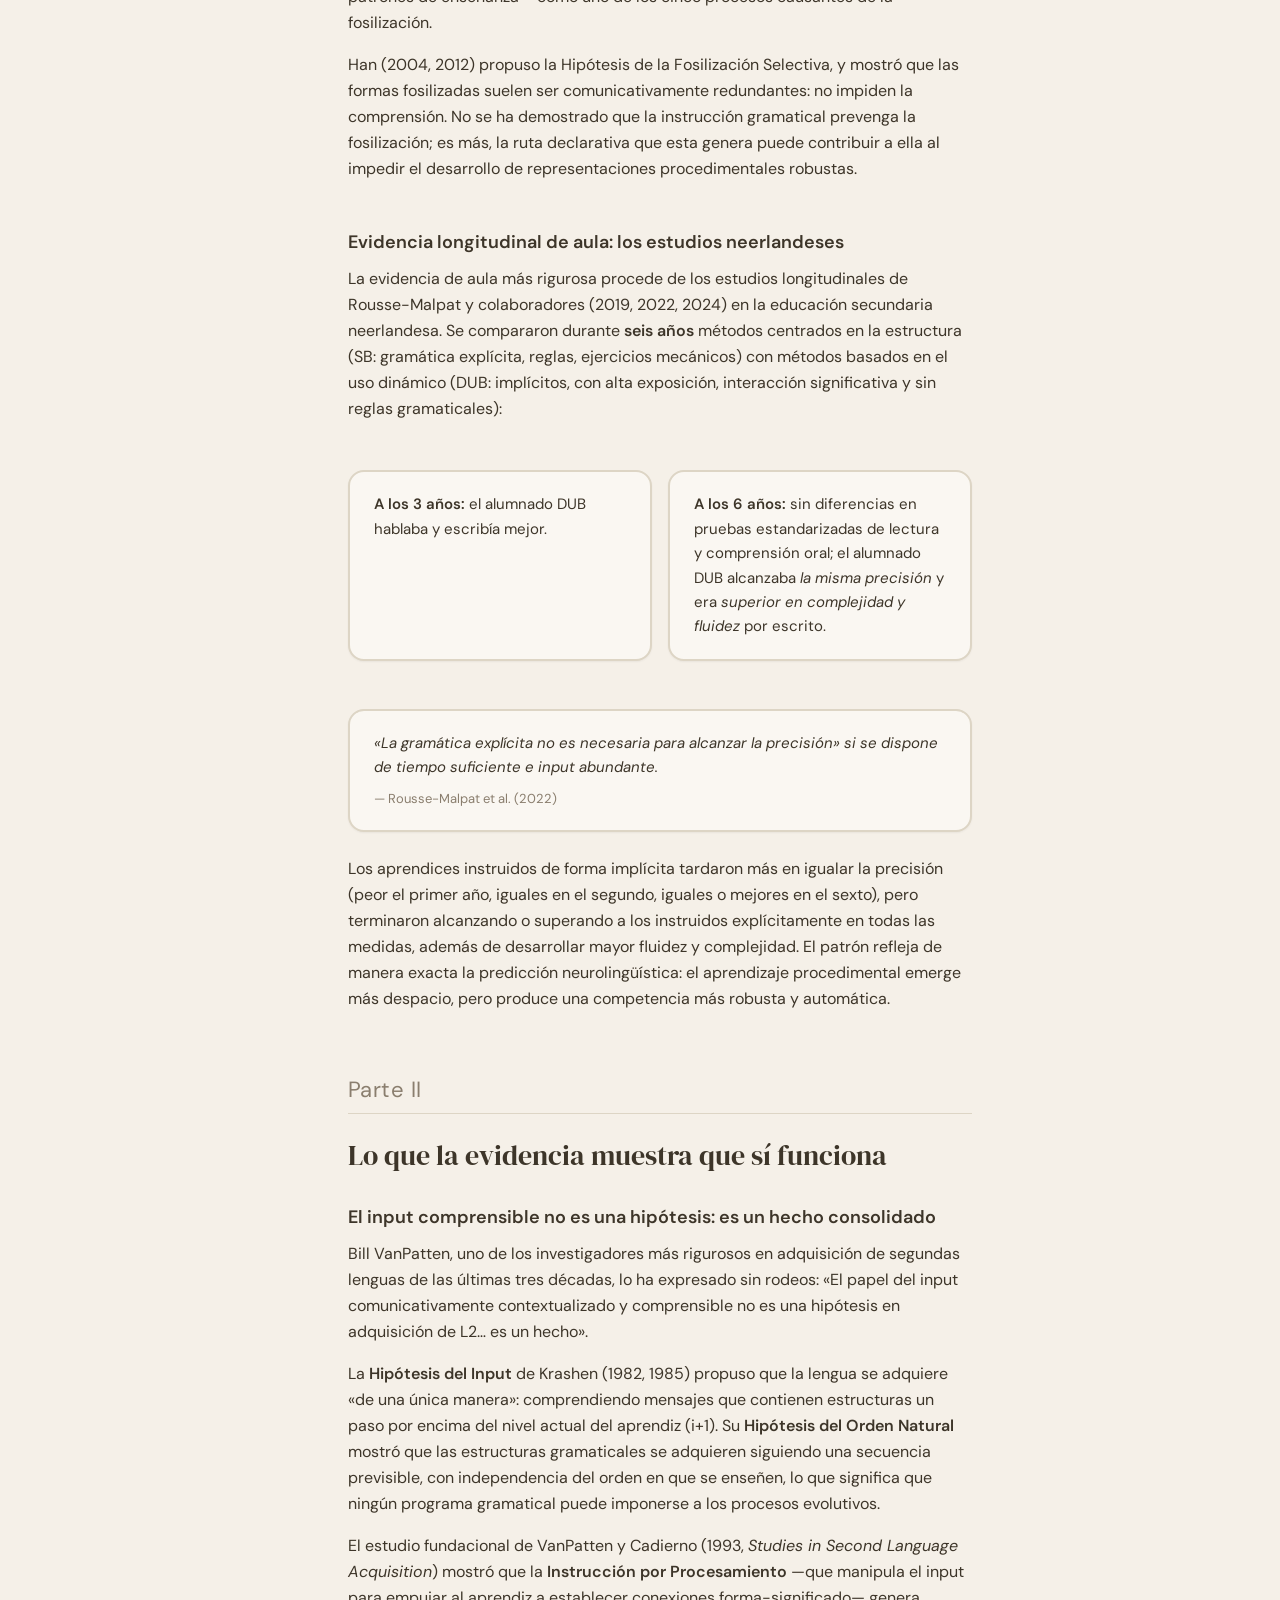
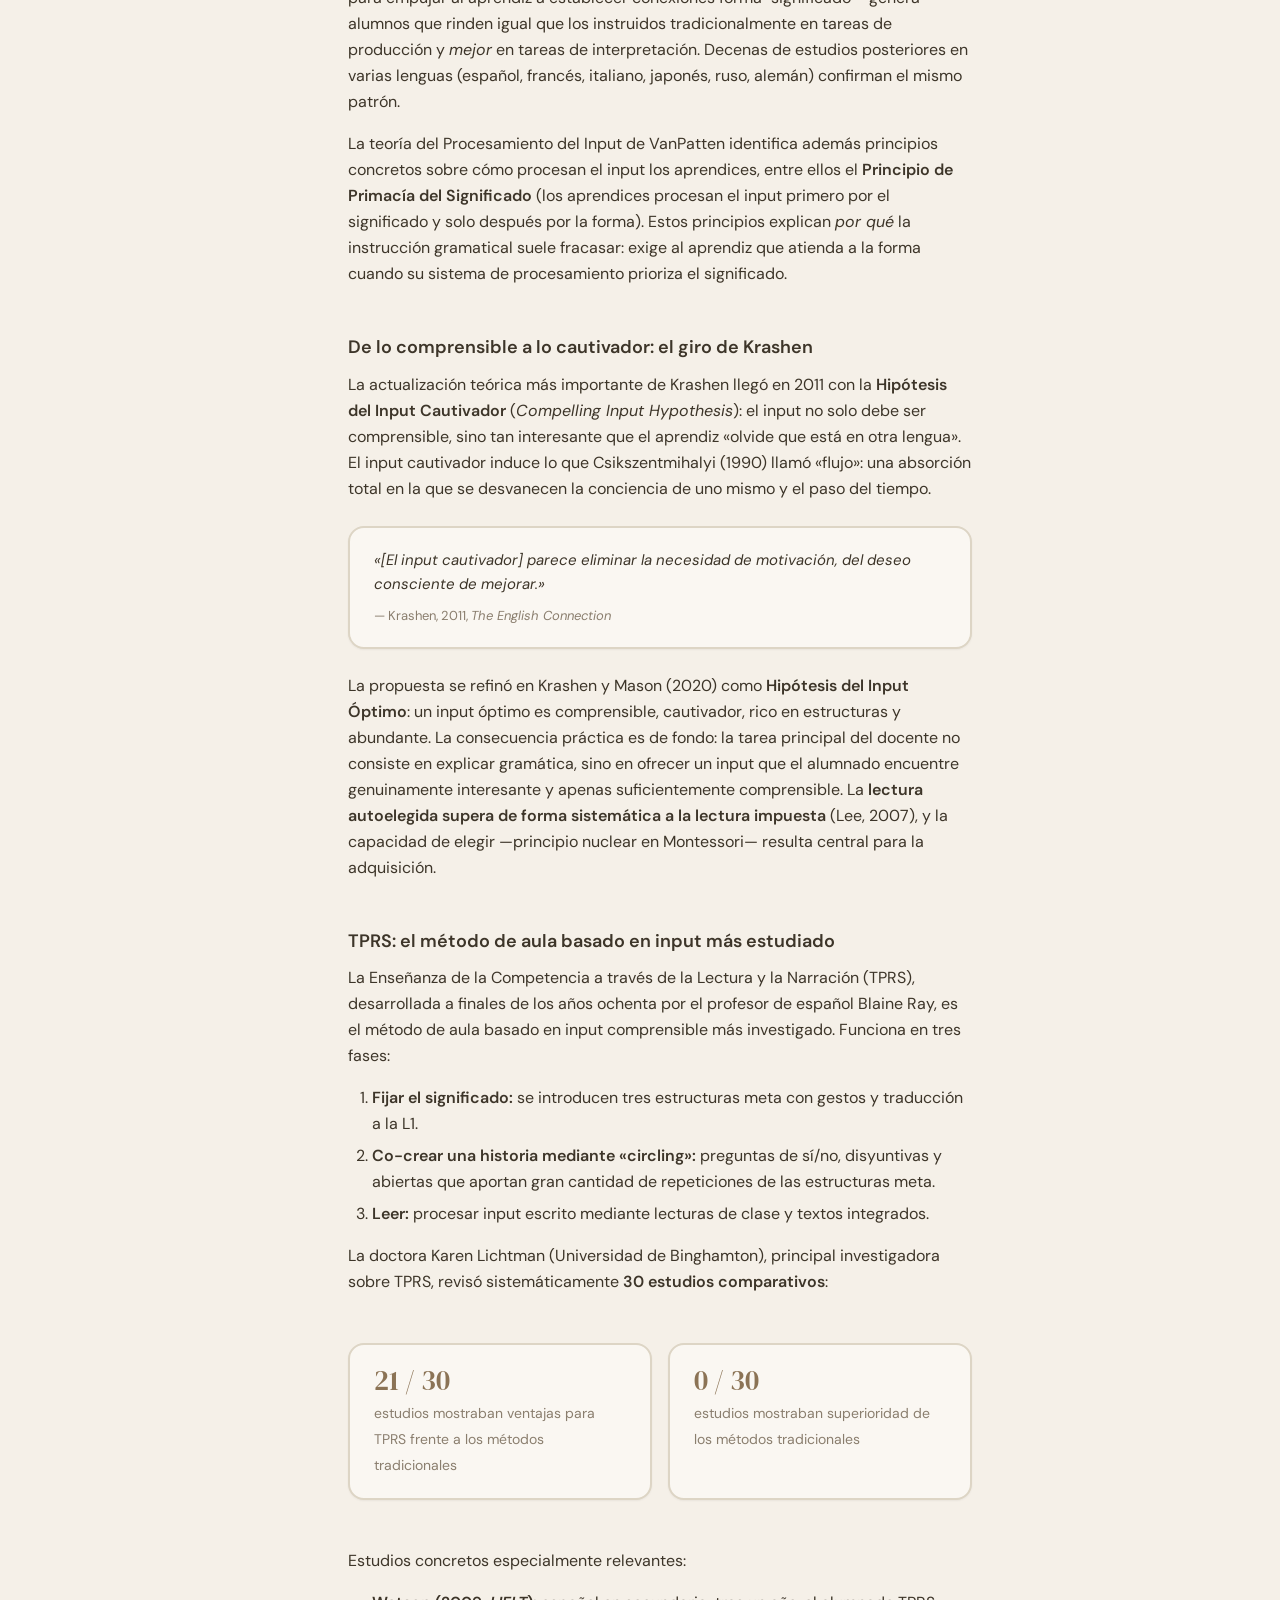
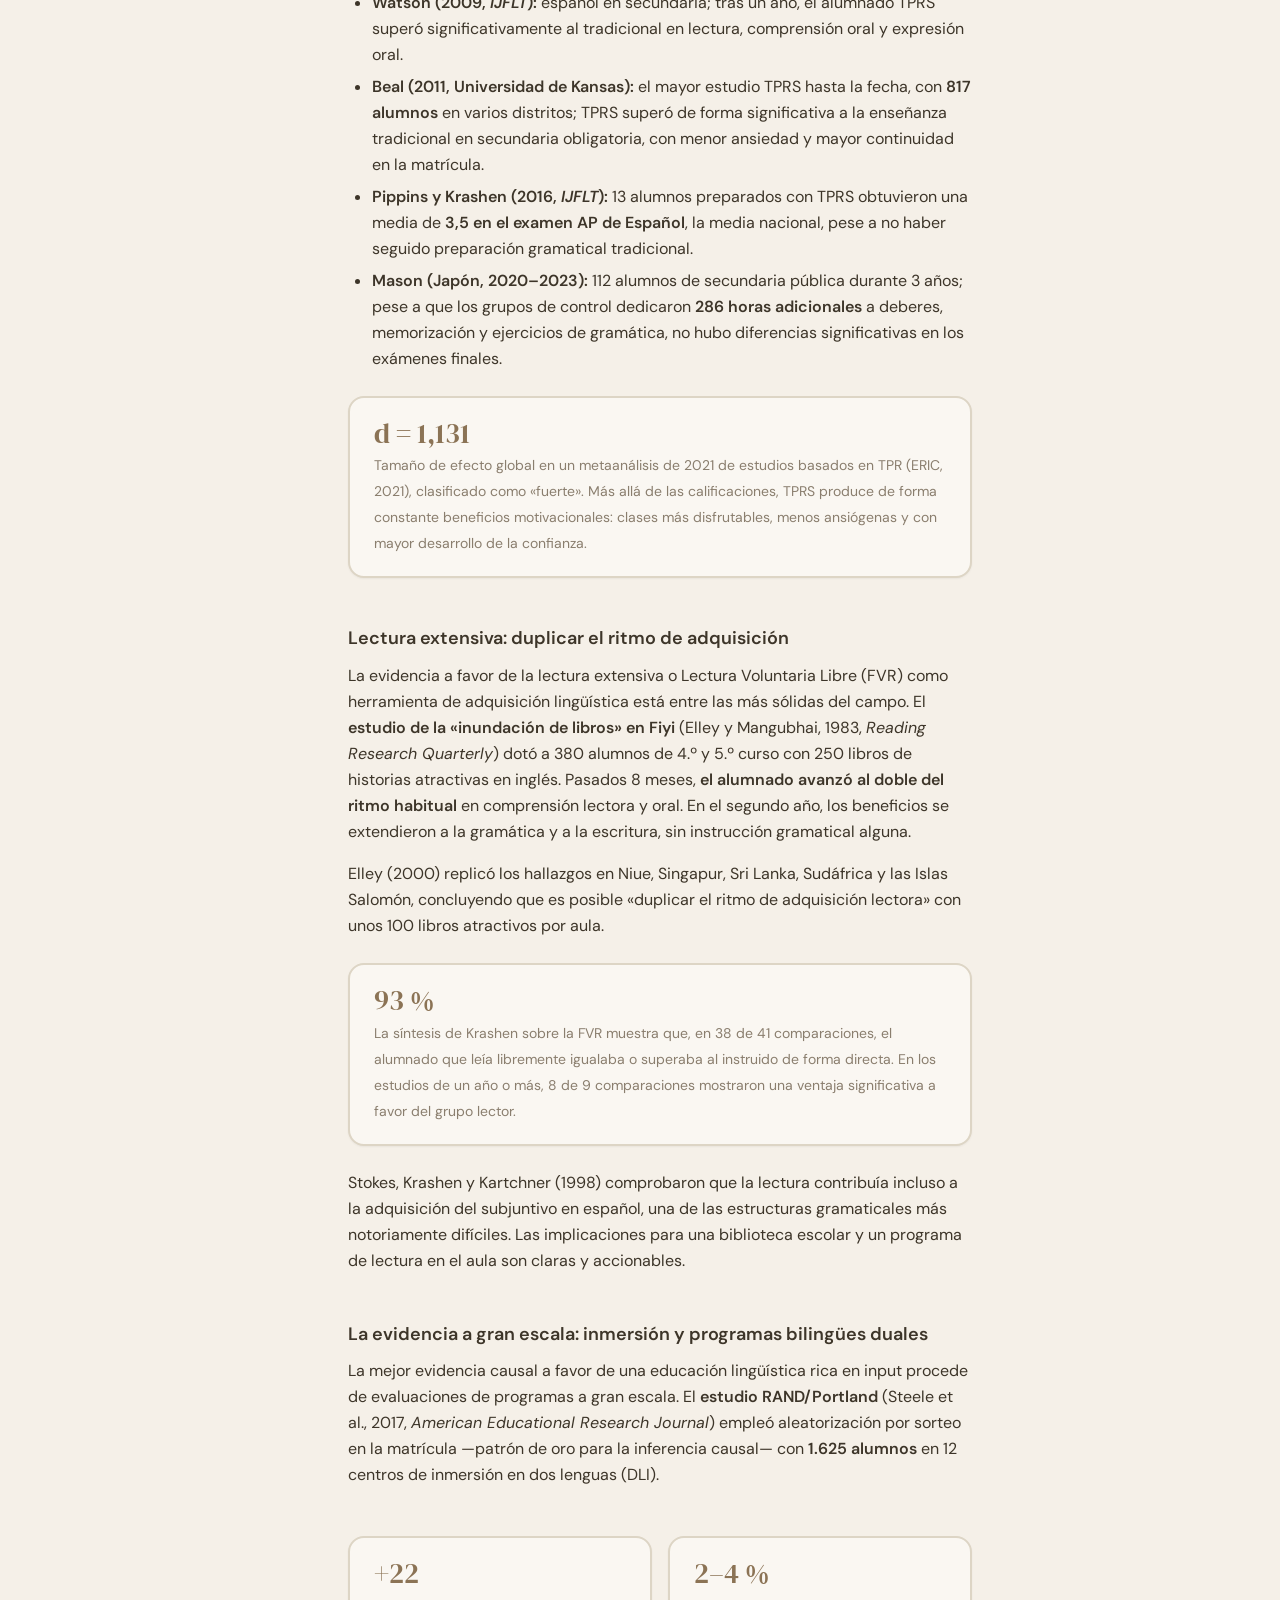
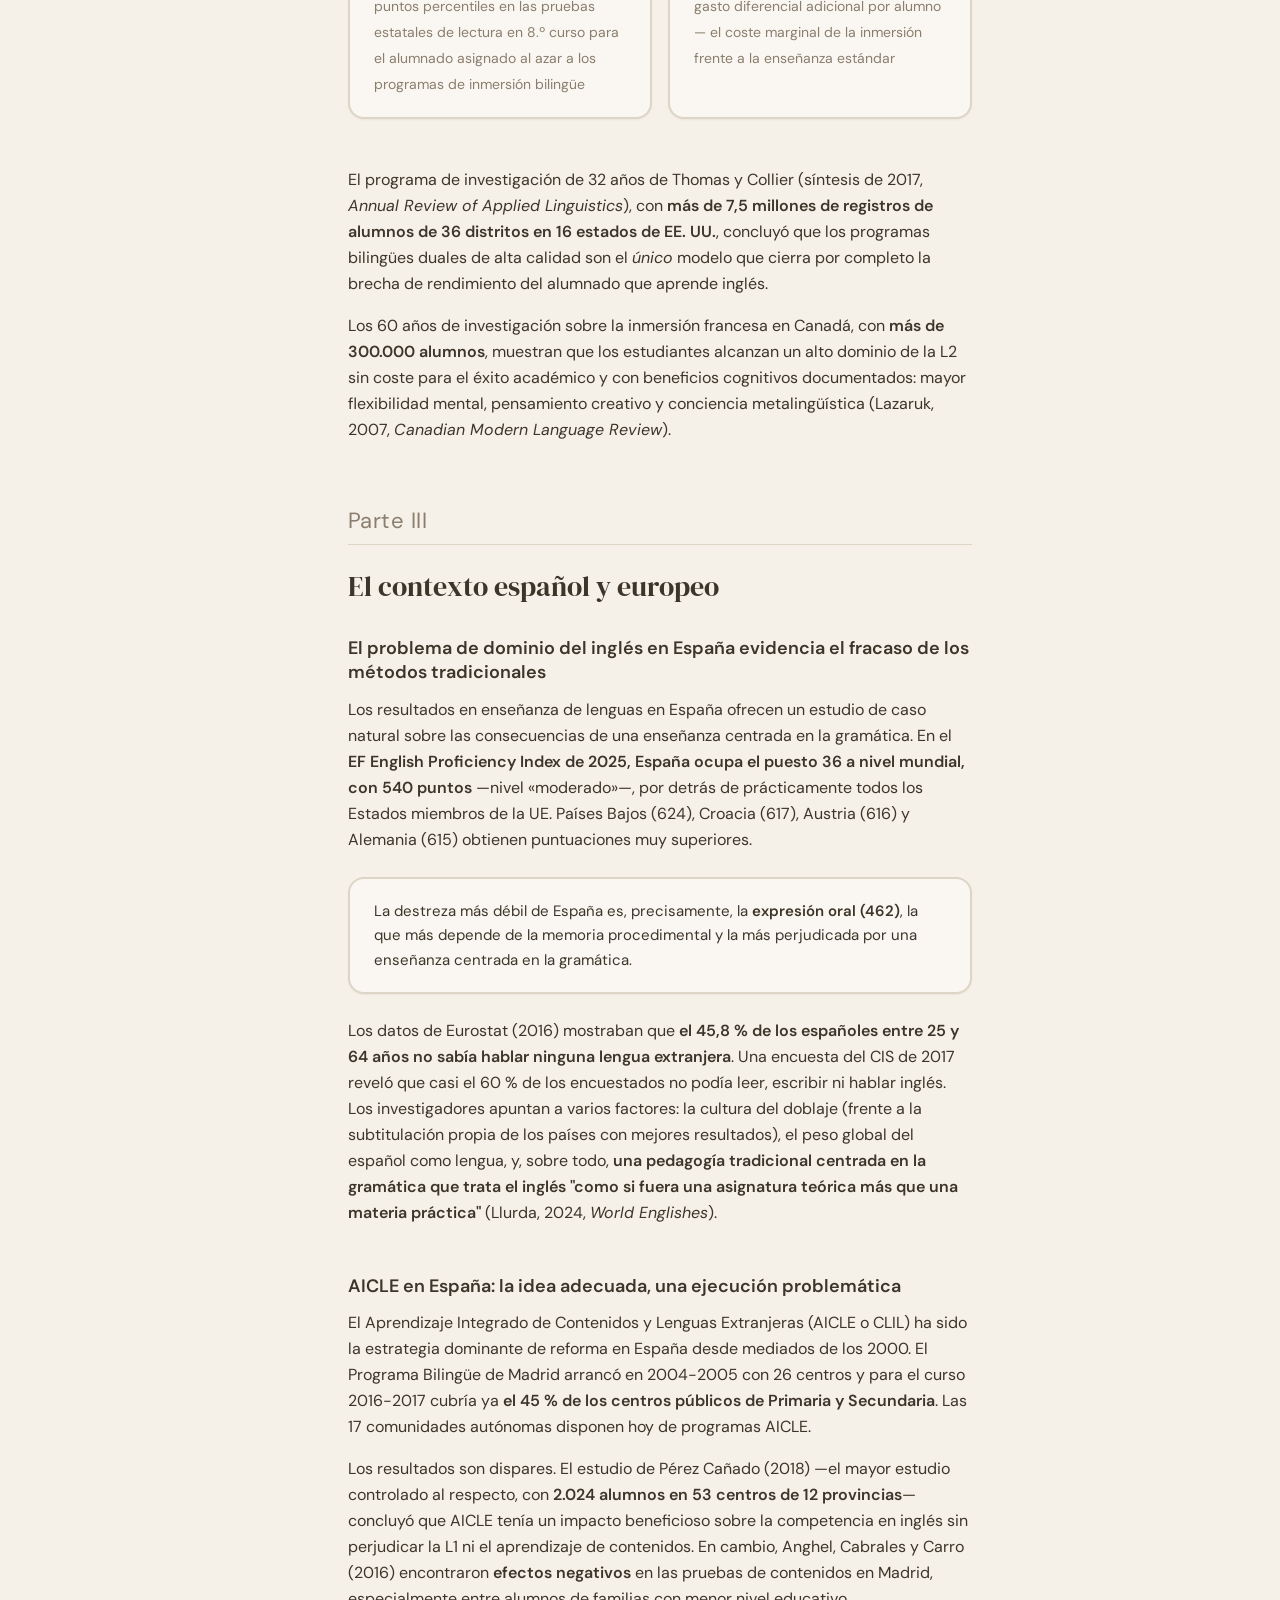
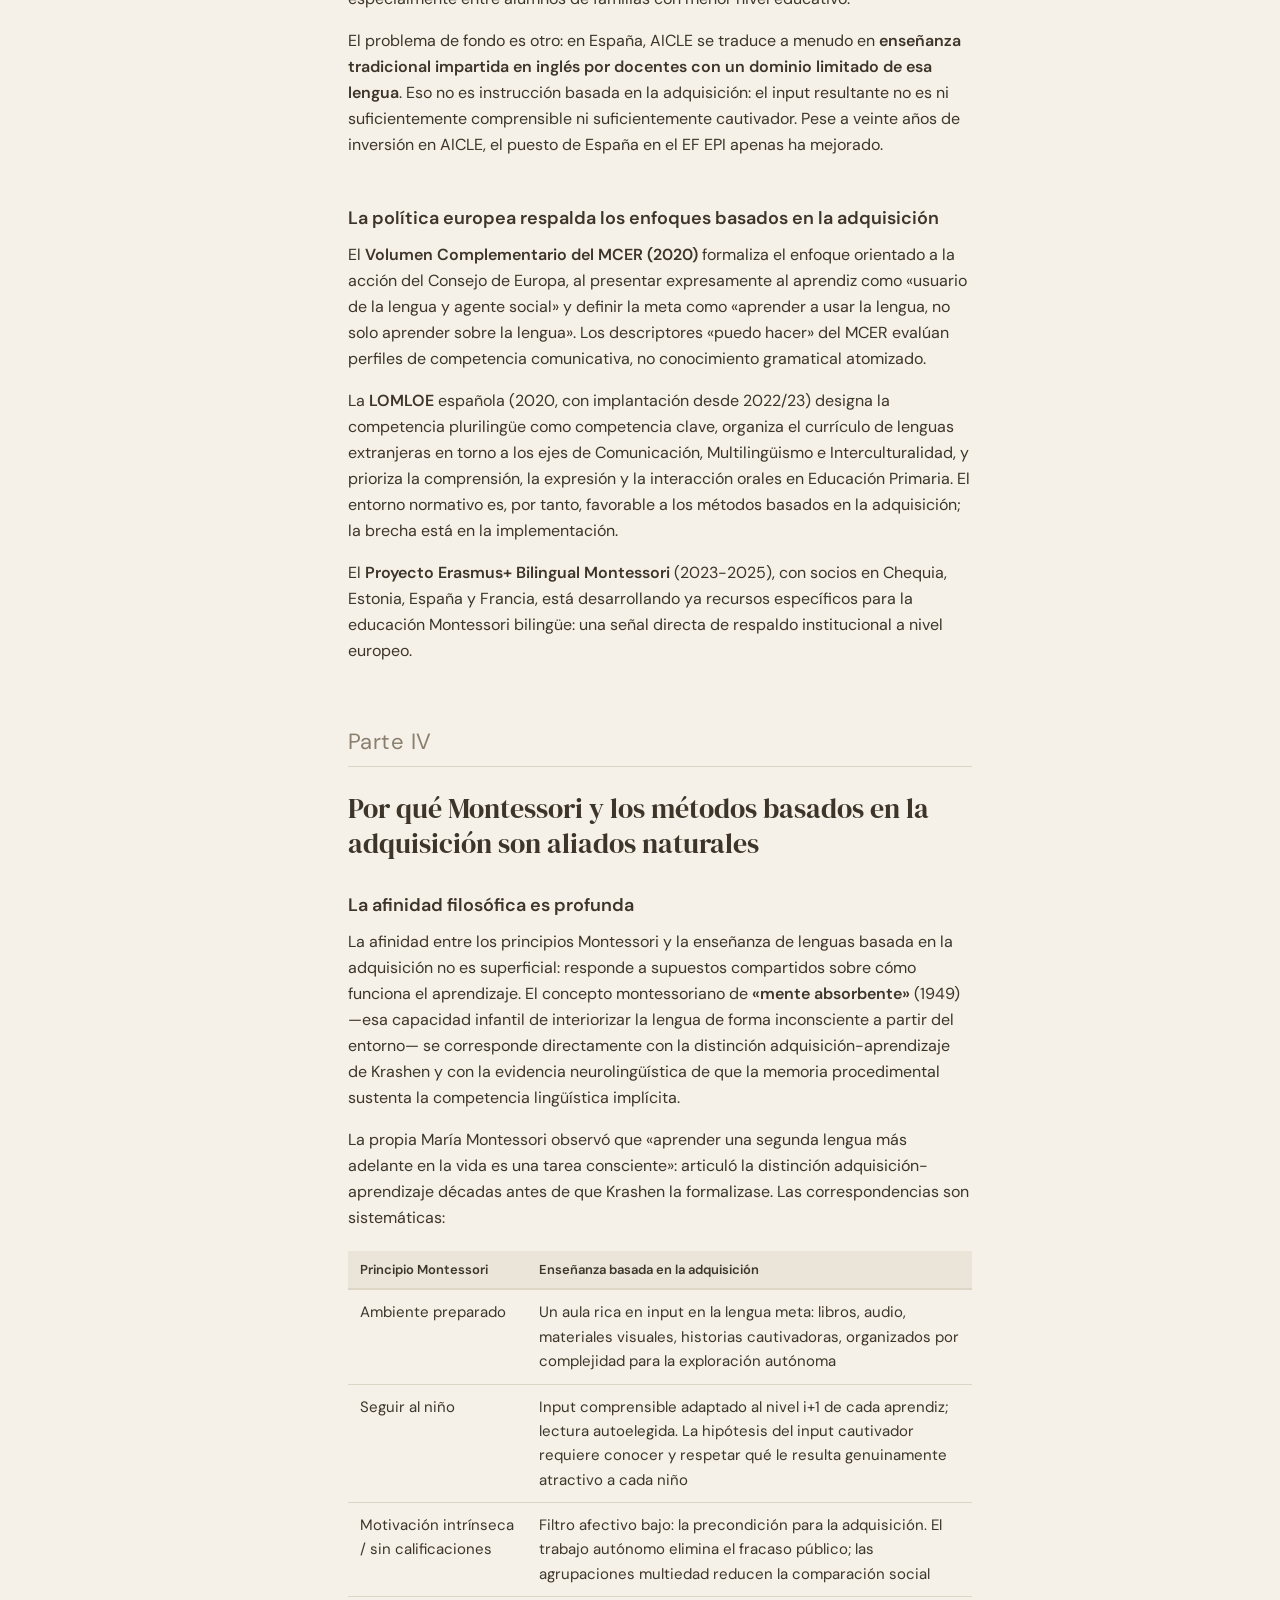
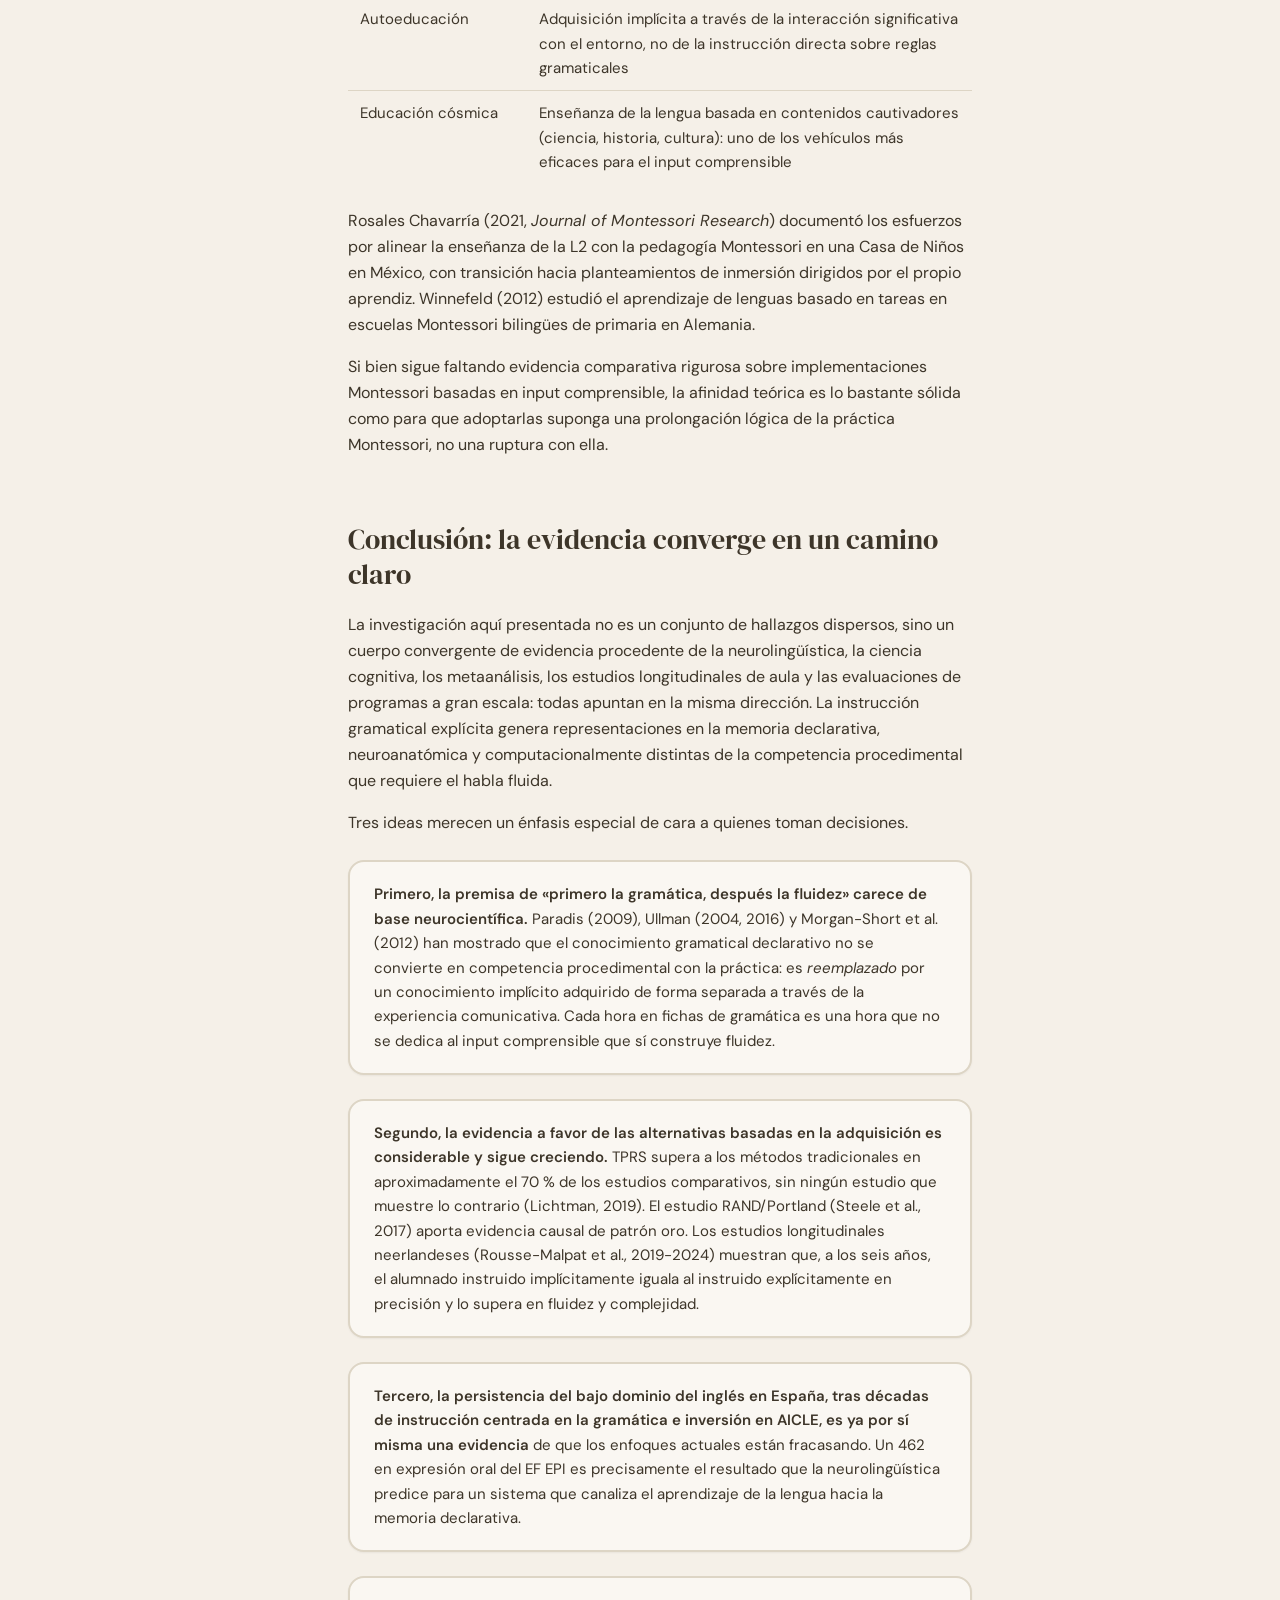
==== commit befdb3c9: "Align header edges with TOC left and article right via mirrored flex layout Co-Authored-By: Claude S" ====
--- a/research_es.html
+++ b/research_es.html
@@ -15,10 +15,13 @@
 
 <header class="site-header">
   <div class="site-header-inner">
-    <img src="images/logo-imagine-montessori-school.png" alt="Imagine Montessori School">
-    <div class="site-header-text">
-      <h1>Por qué fracasan los manuales de gramática y qué dice la neurociencia que sí funciona</h1>
-      <p class="subtitle">Lo que la neurolingüística, la ciencia cognitiva y la investigación de aula revelan sobre cómo se adquiere una lengua de verdad</p>
+    <div class="site-header-spacer"></div>
+    <div class="site-header-content">
+      <img src="images/logo-imagine-montessori-school.png" alt="Imagine Montessori School">
+      <div class="site-header-text">
+        <h1>Por qué fracasan los manuales de gramática y qué dice la neurociencia que sí funciona</h1>
+        <p class="subtitle">Lo que la neurolingüística, la ciencia cognitiva y la investigación de aula revelan sobre cómo se adquiere una lengua de verdad</p>
+      </div>
     </div>
   </div>
 </header>
--- a/style.css
+++ b/style.css
@@ -37,7 +37,19 @@
 .site-header-inner {
   max-width: 72rem;
   margin: 0 auto;
-  padding: 3rem 1rem 2.5rem calc(220px + 3rem + 1rem); /* align with article column */
+  padding: 3rem 1rem 2.5rem;
+  display: flex;
+  gap: 3rem; /* matches .page-body gap */
+}
+
+.site-header-spacer {
+  width: 220px; /* matches .toc width */
+  flex-shrink: 0;
+}
+
+.site-header-content {
+  flex: 1;
+  max-width: 39rem; /* matches article max-width */
   display: flex;
   flex-direction: row;
   align-items: center;
@@ -311,8 +323,8 @@
     display: none;
   }
 
-  .site-header-inner {
-    padding-left: 1rem;
+  .site-header-spacer {
+    display: none;
   }
 
   article {
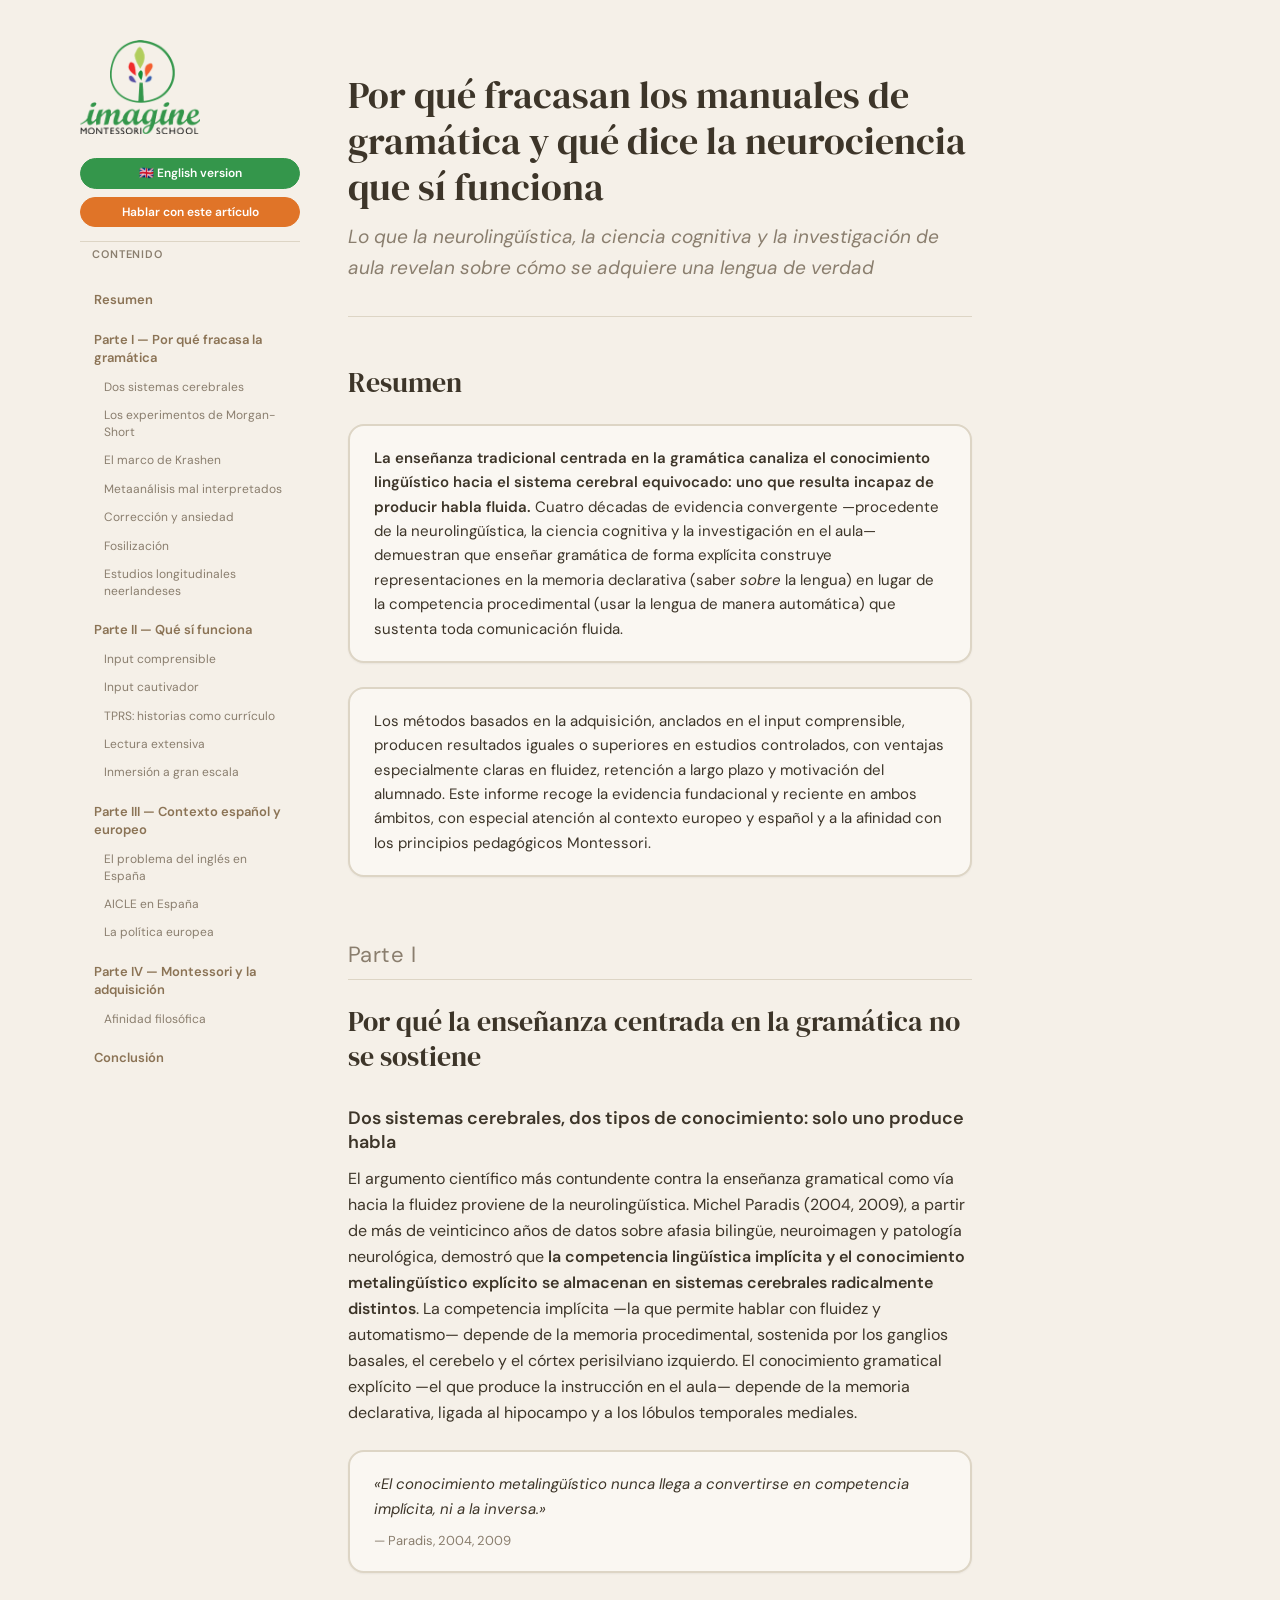
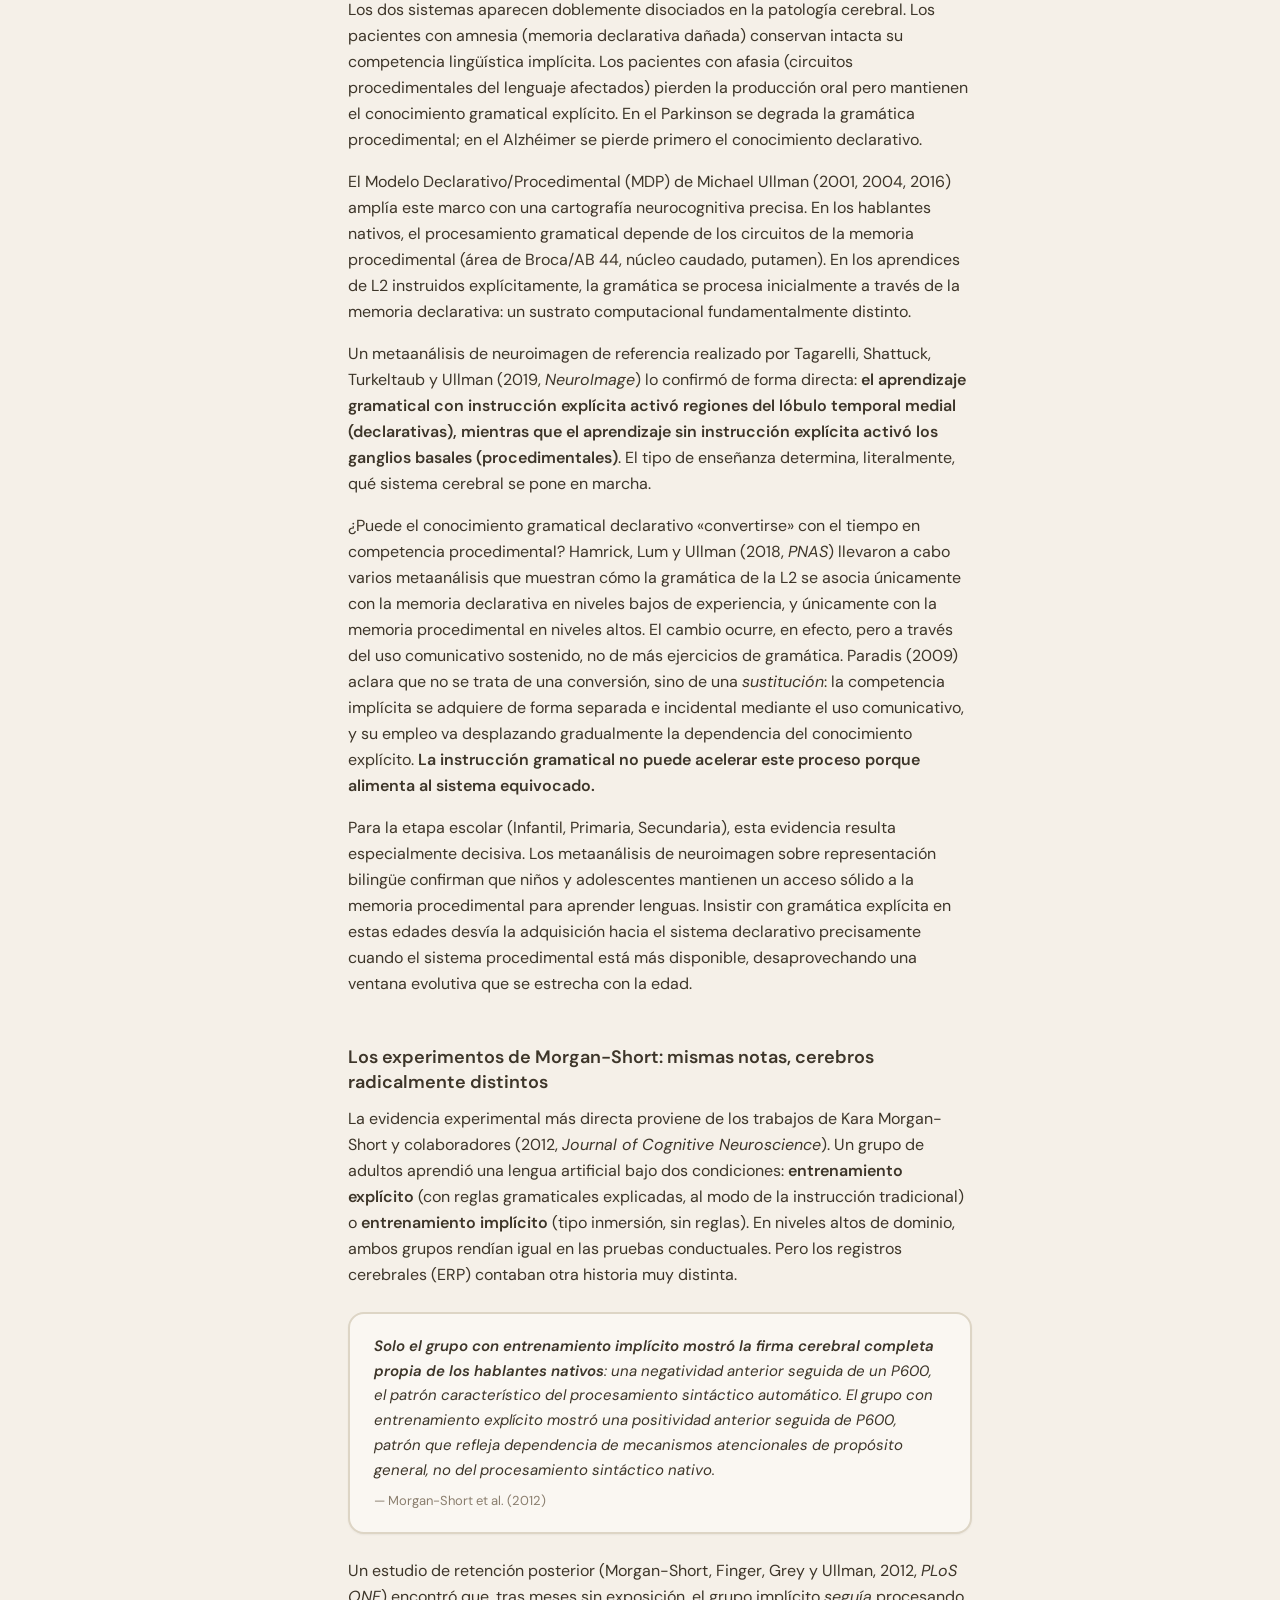
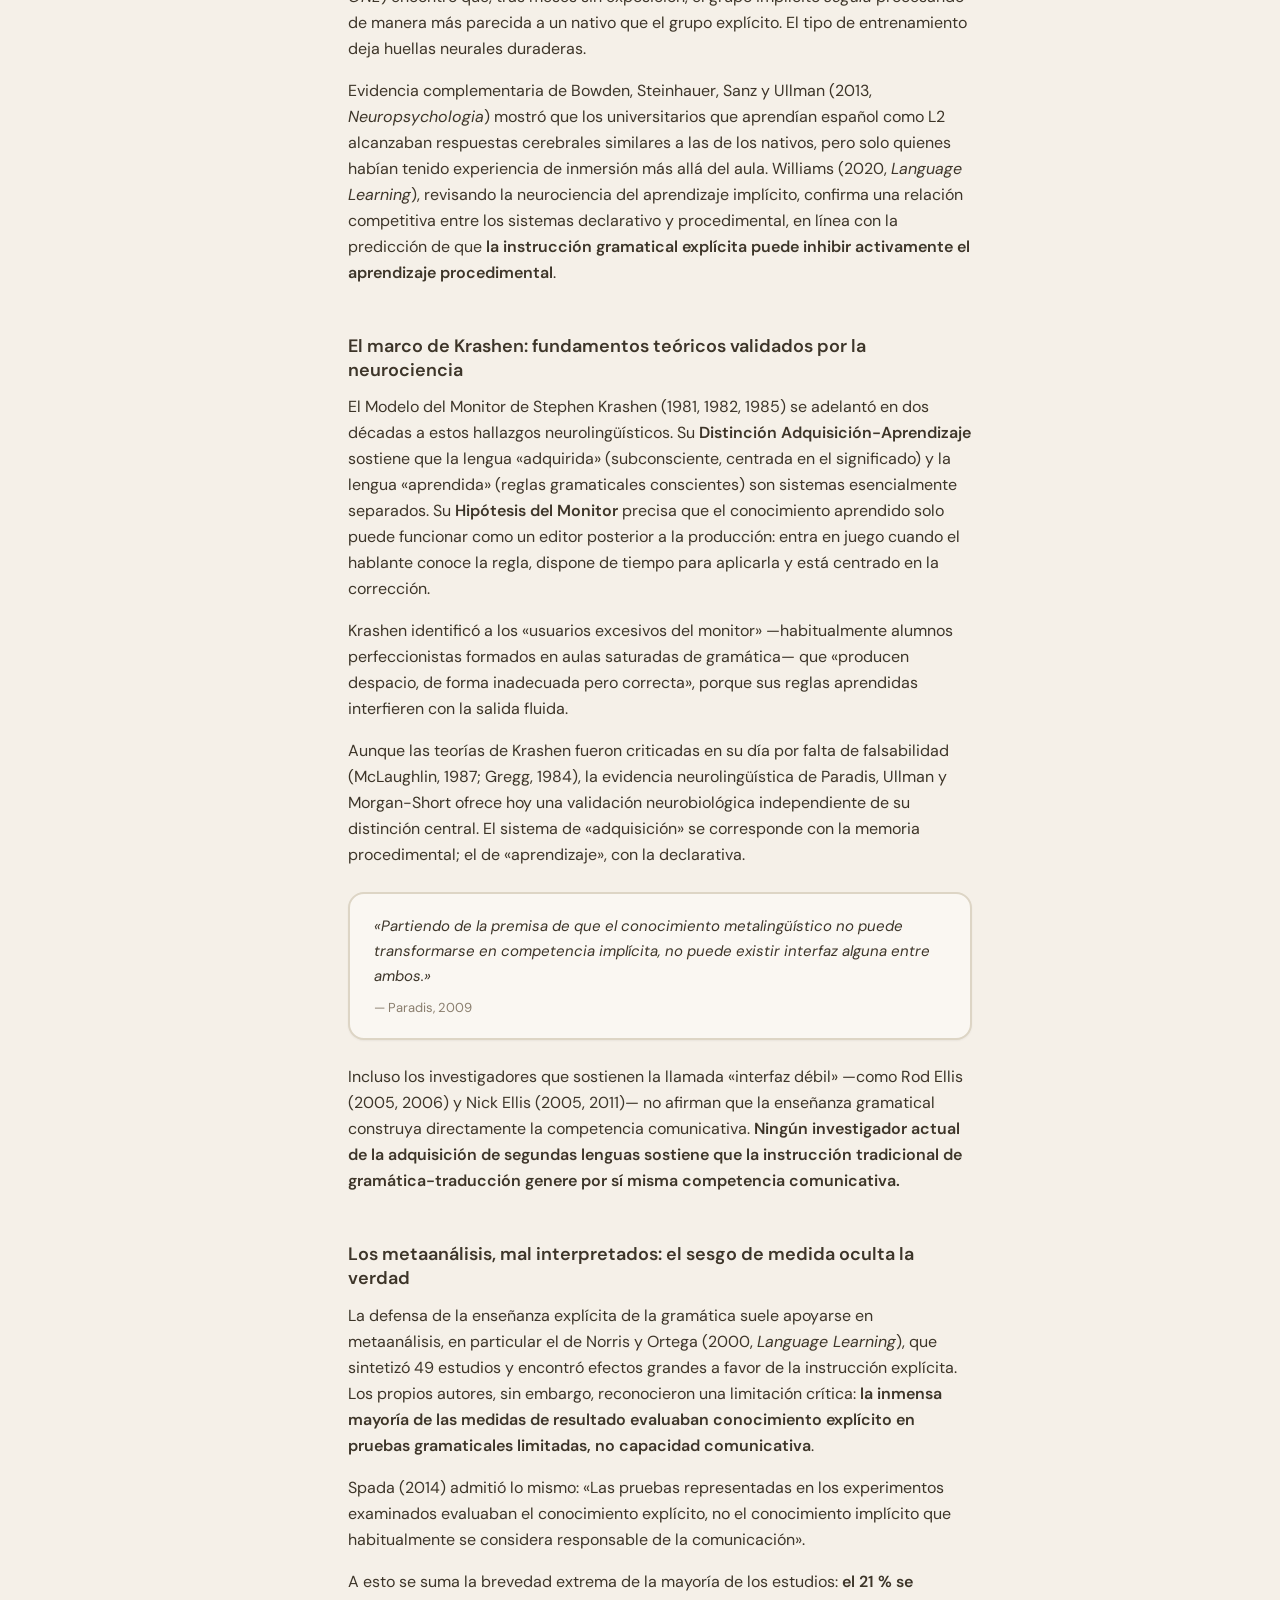
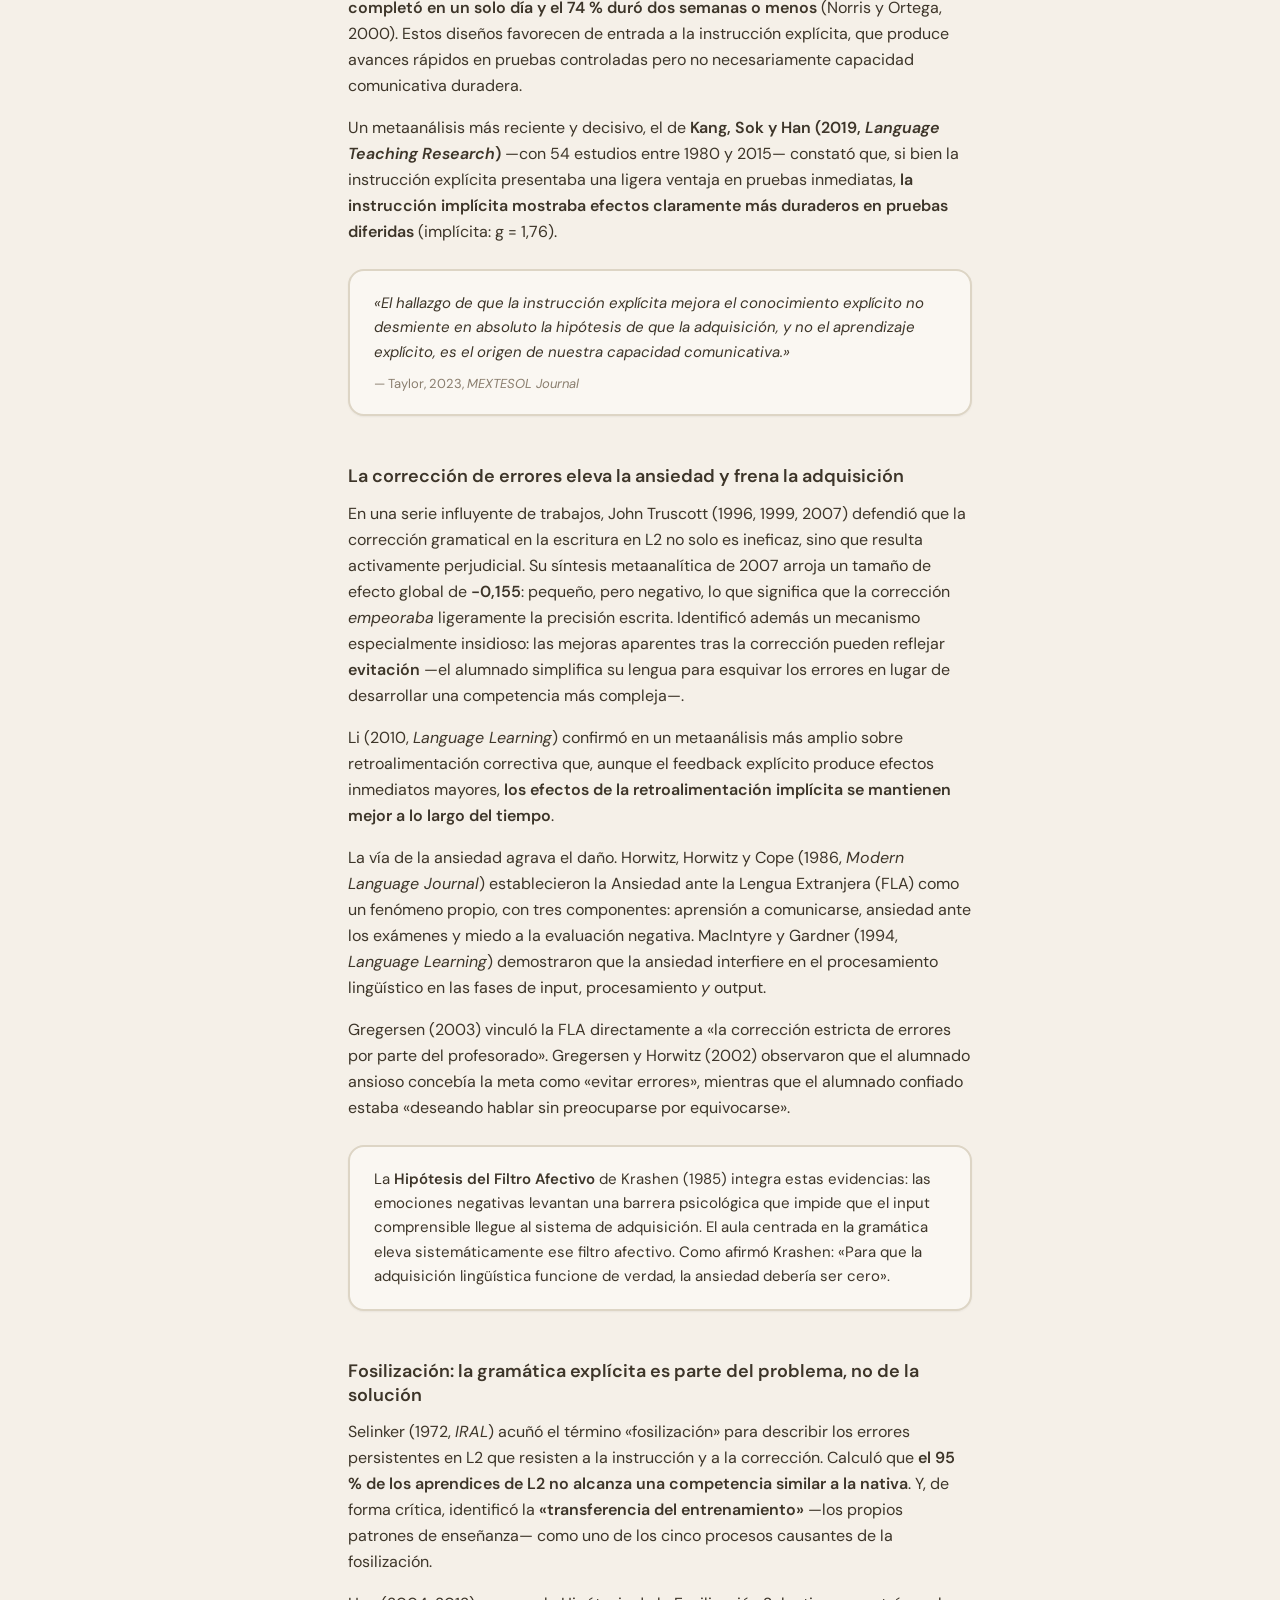
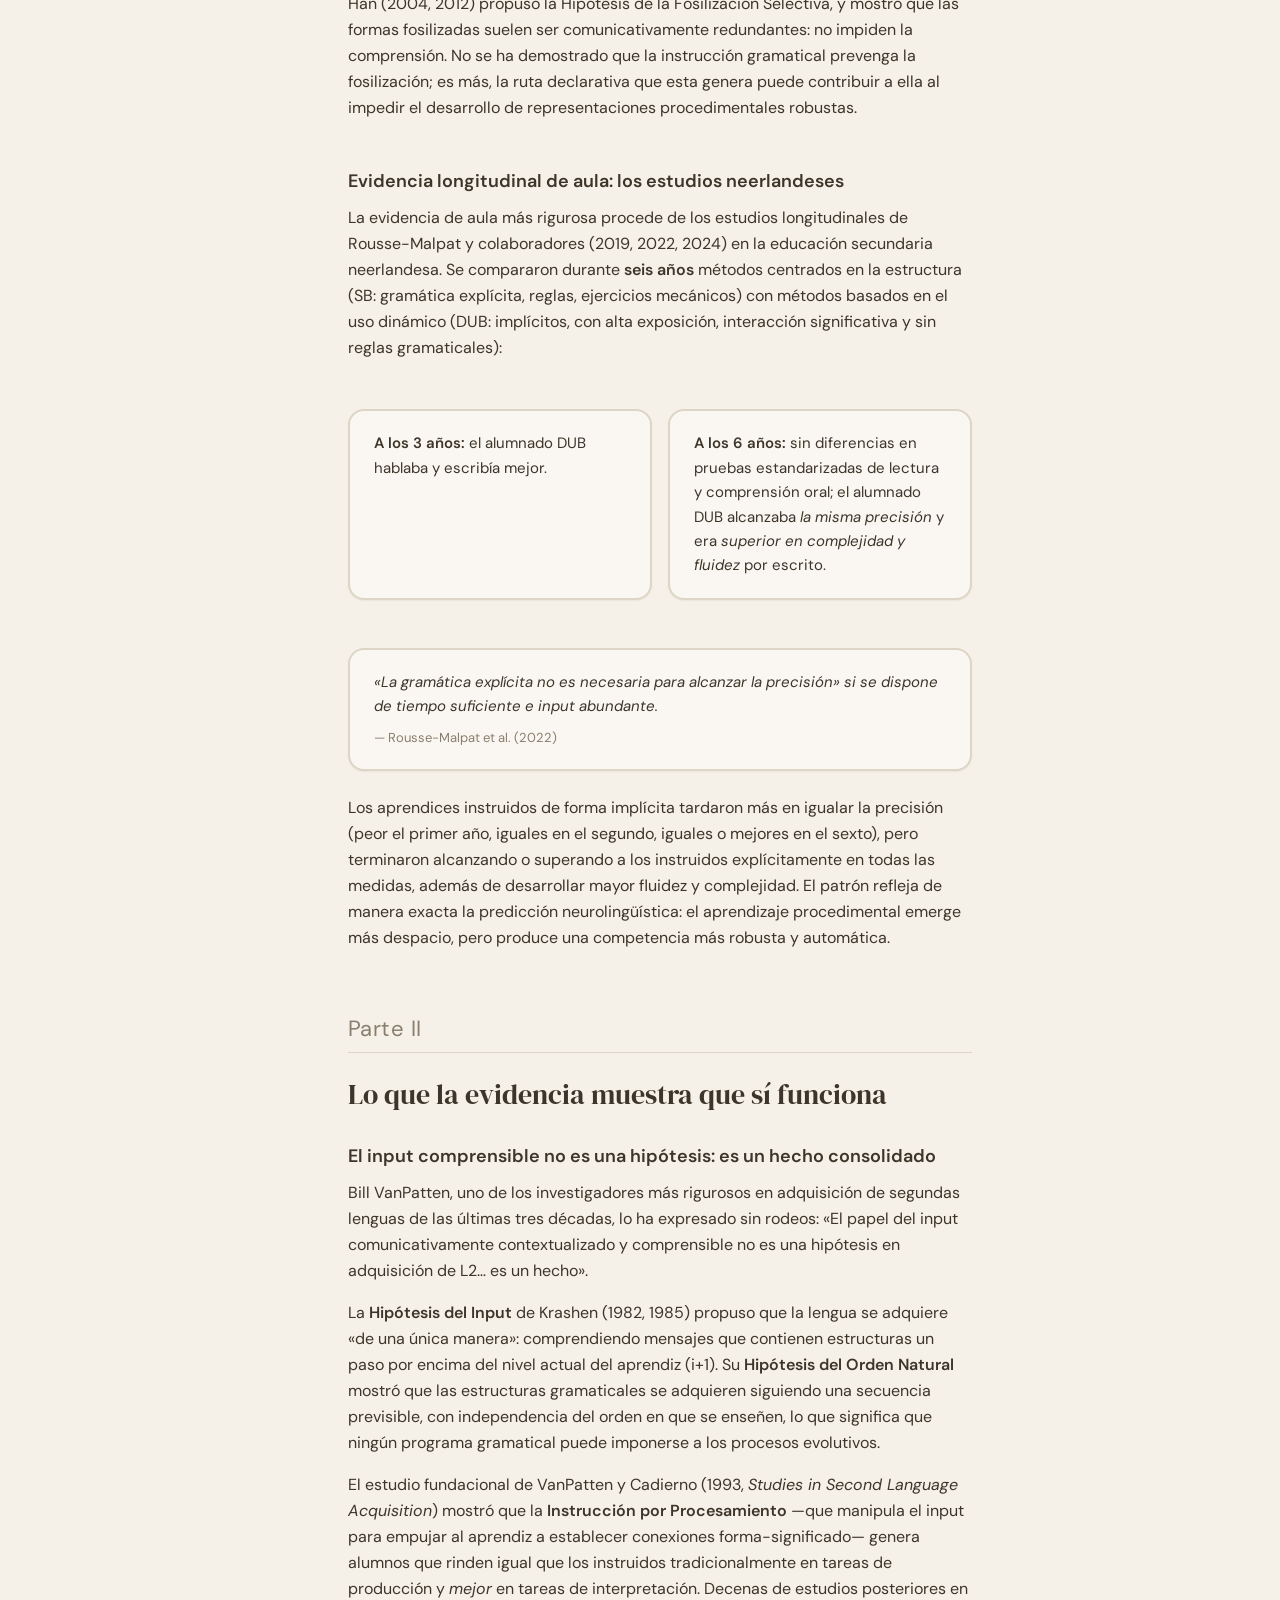
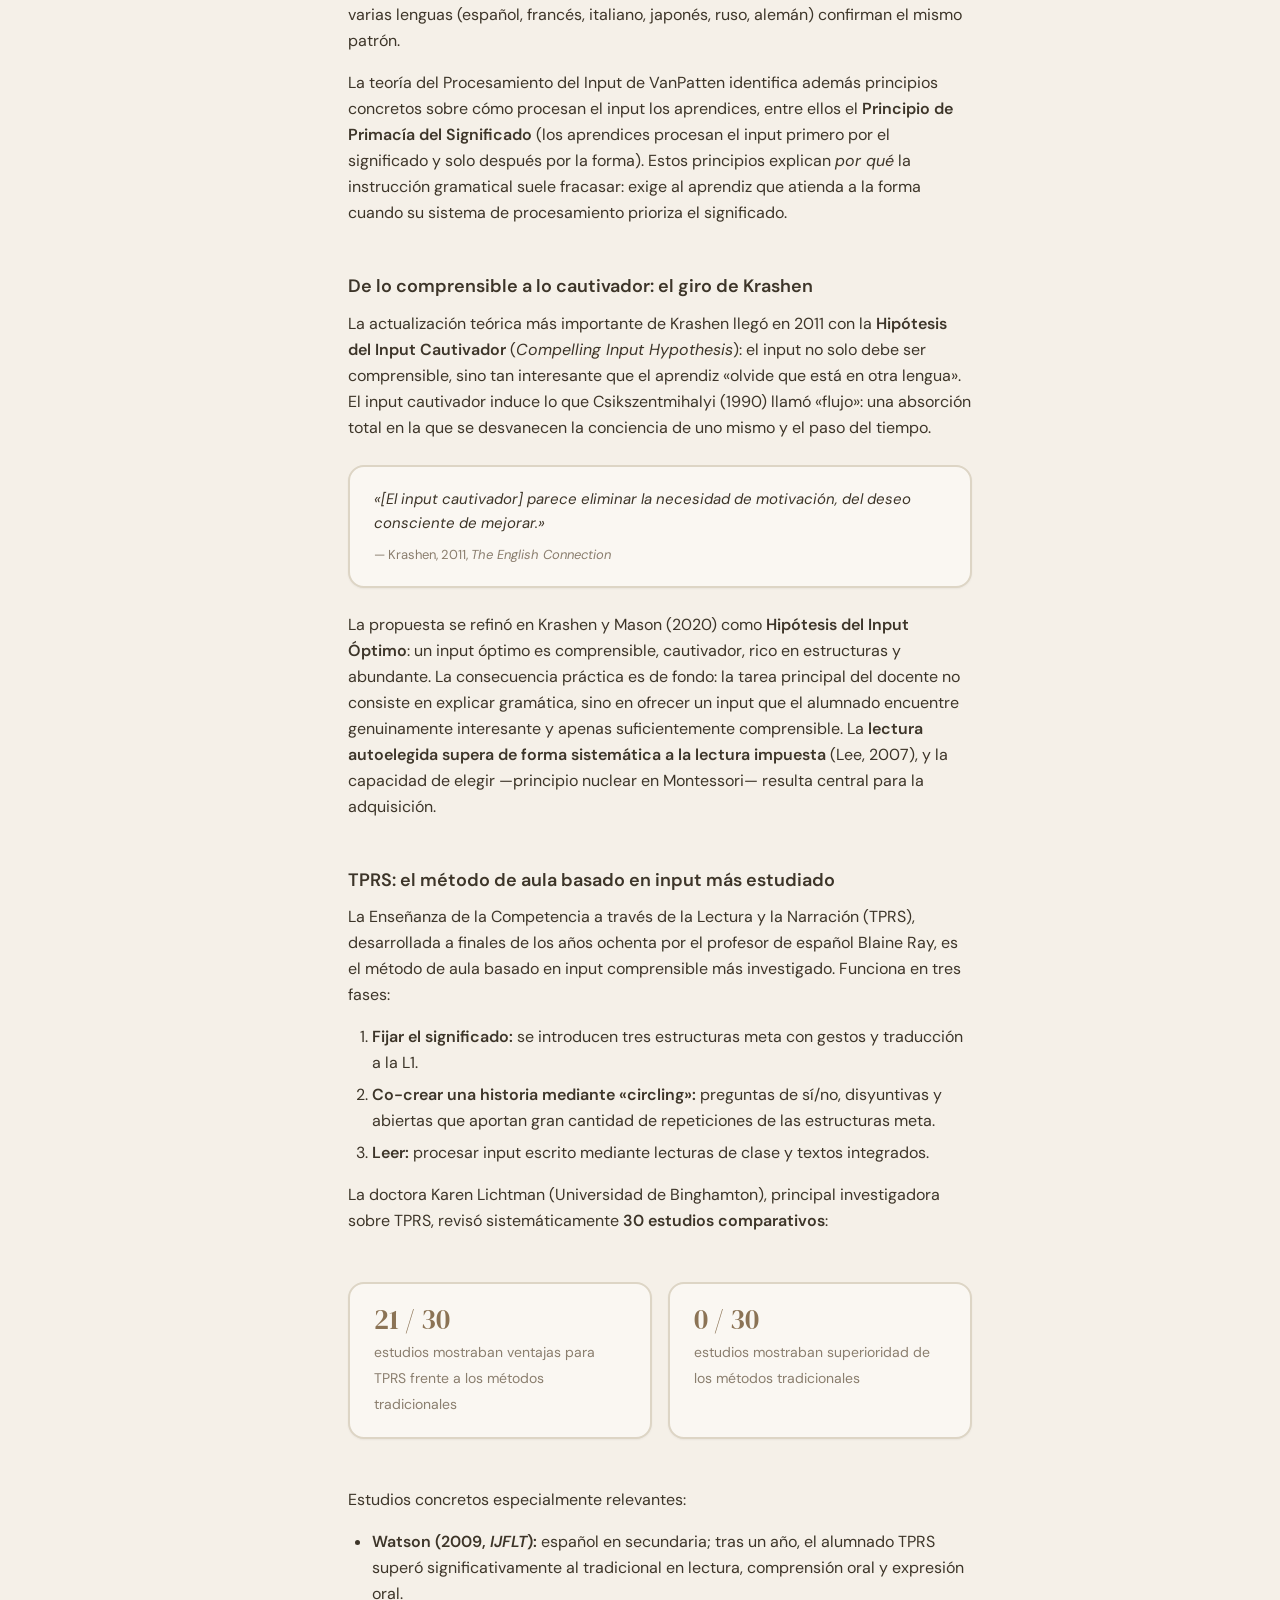
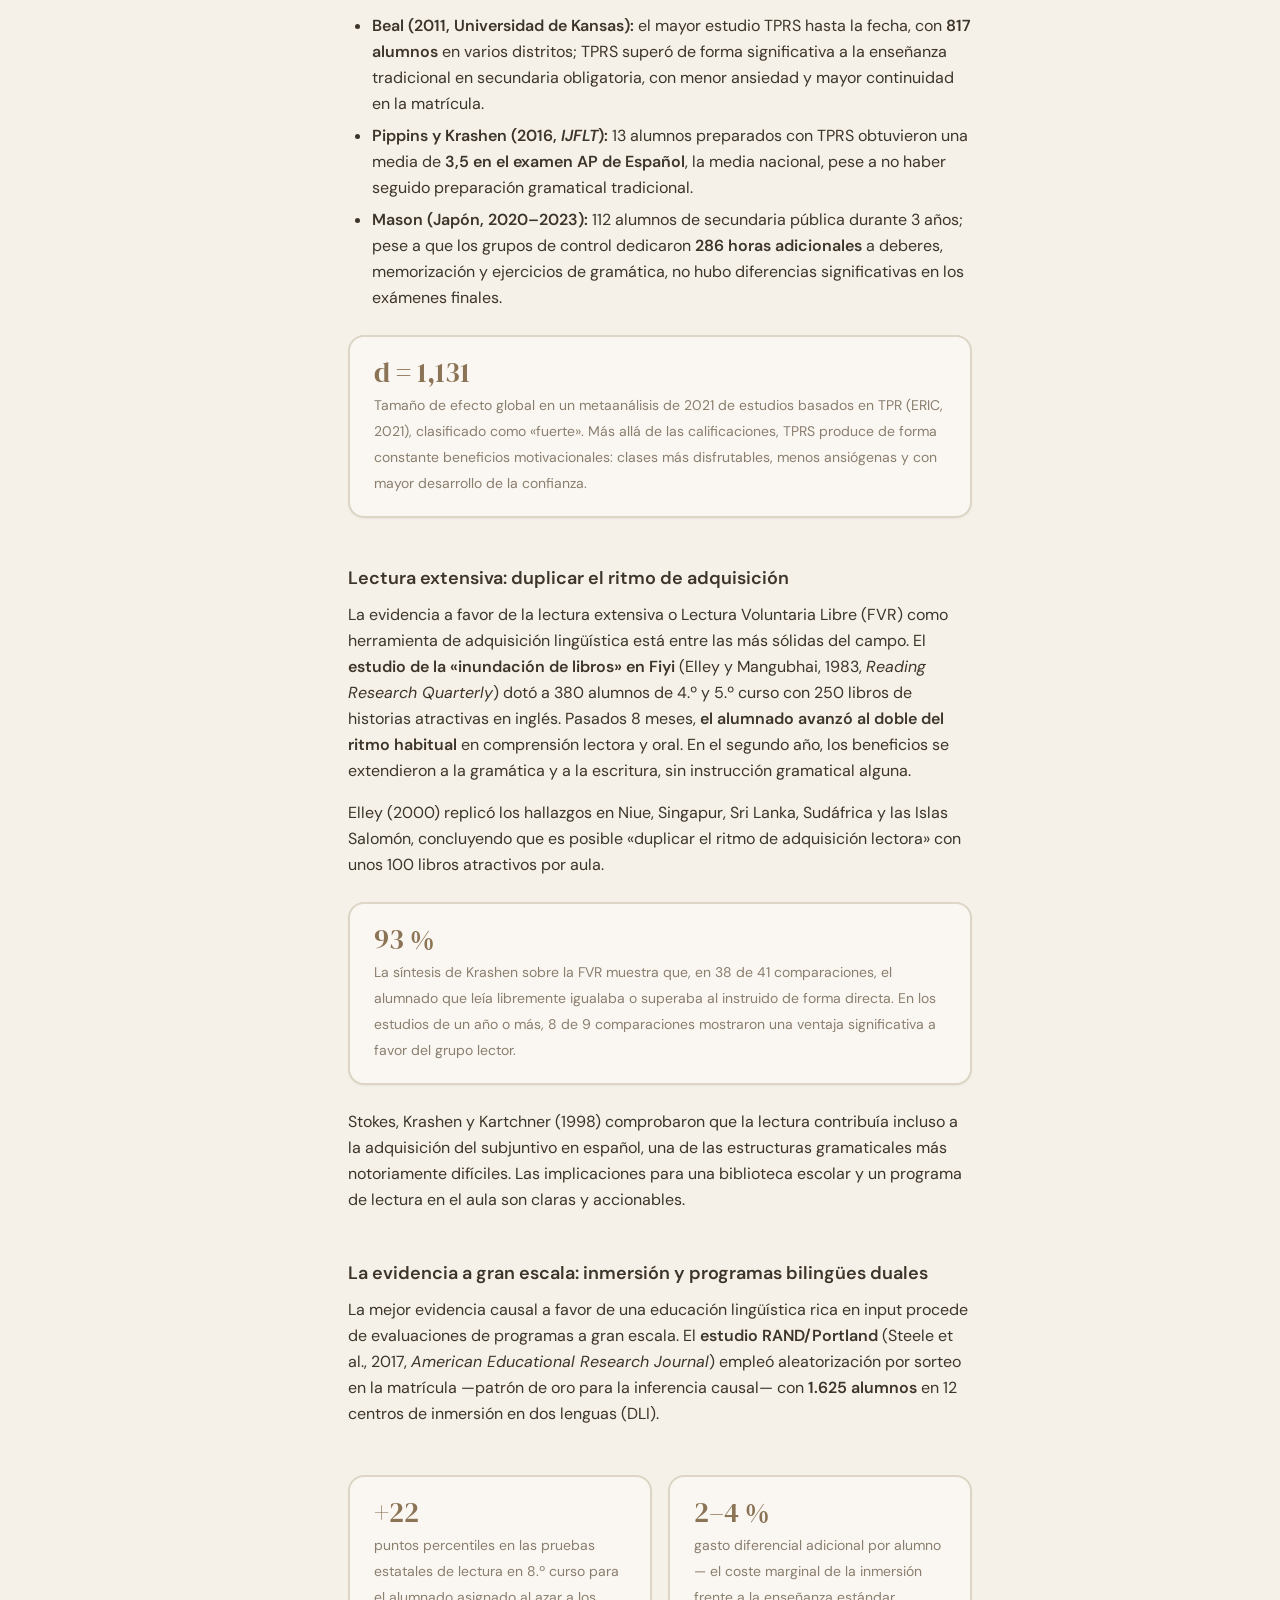
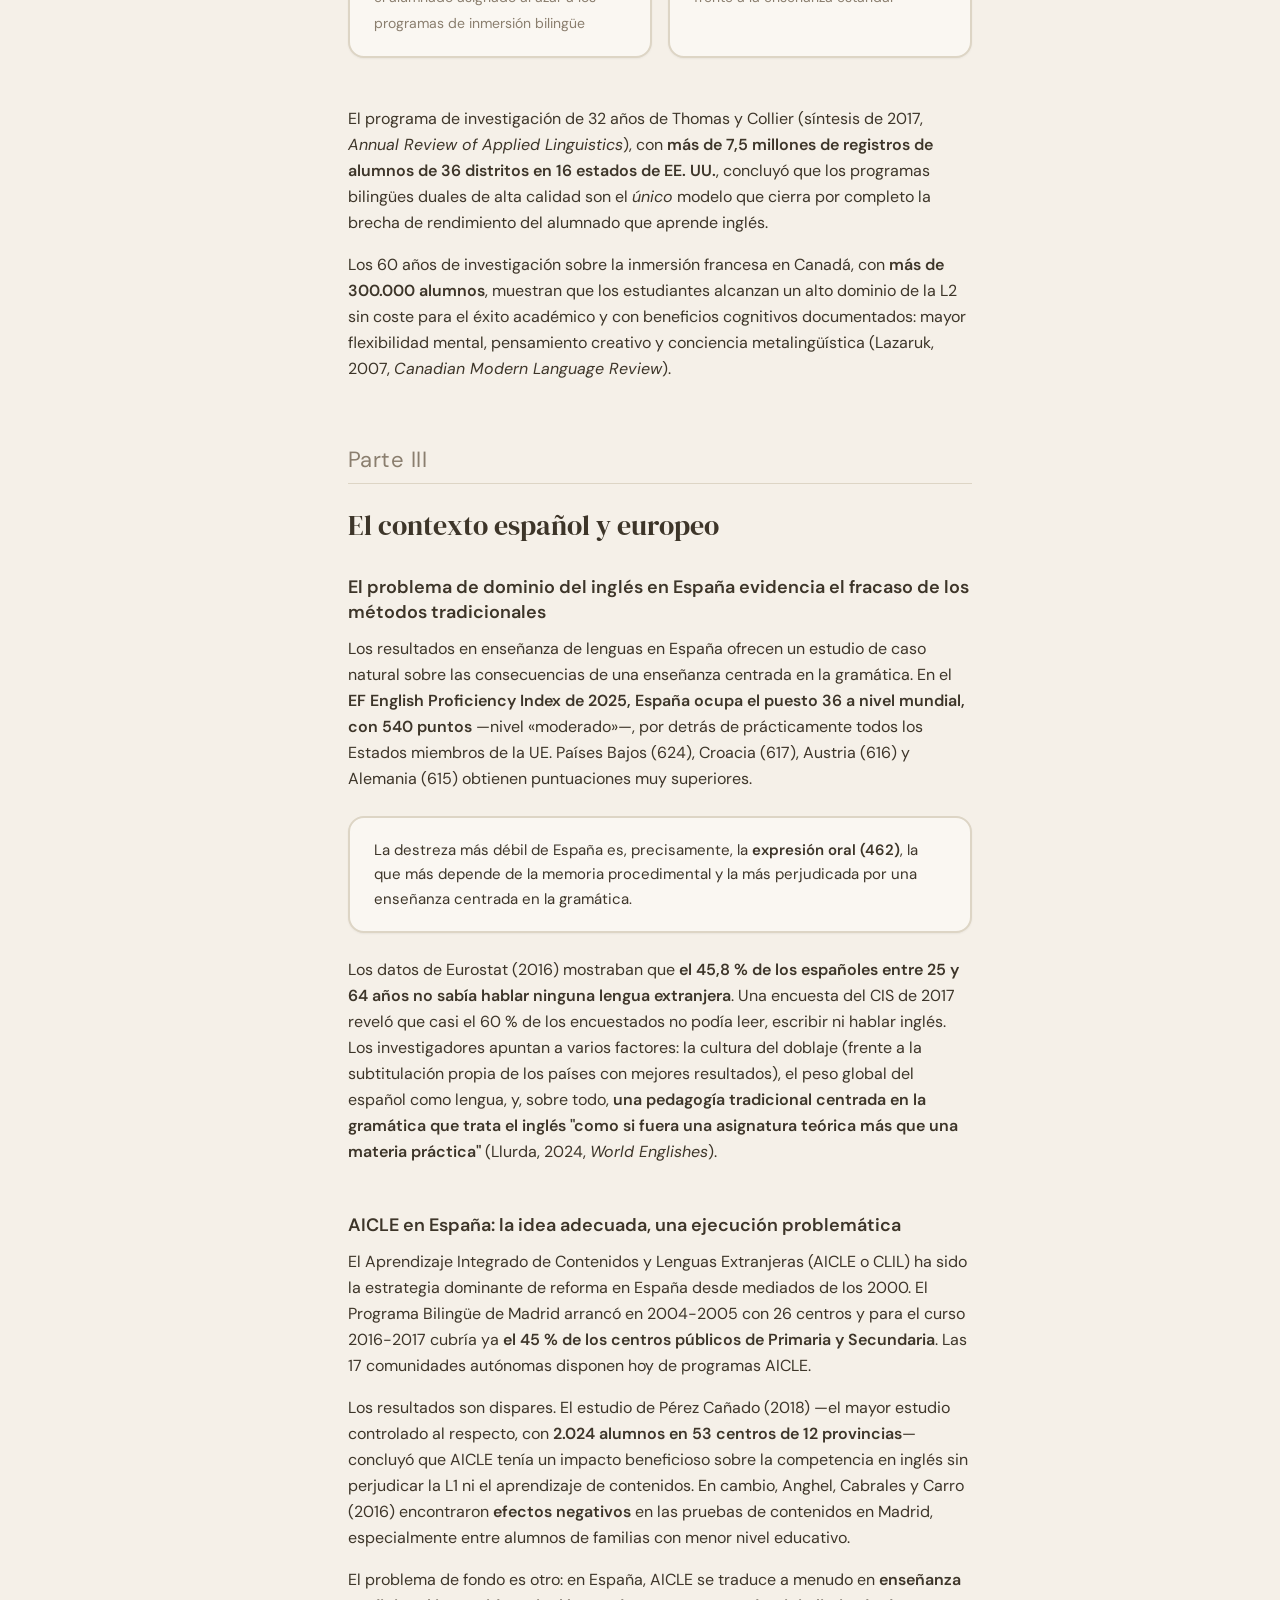
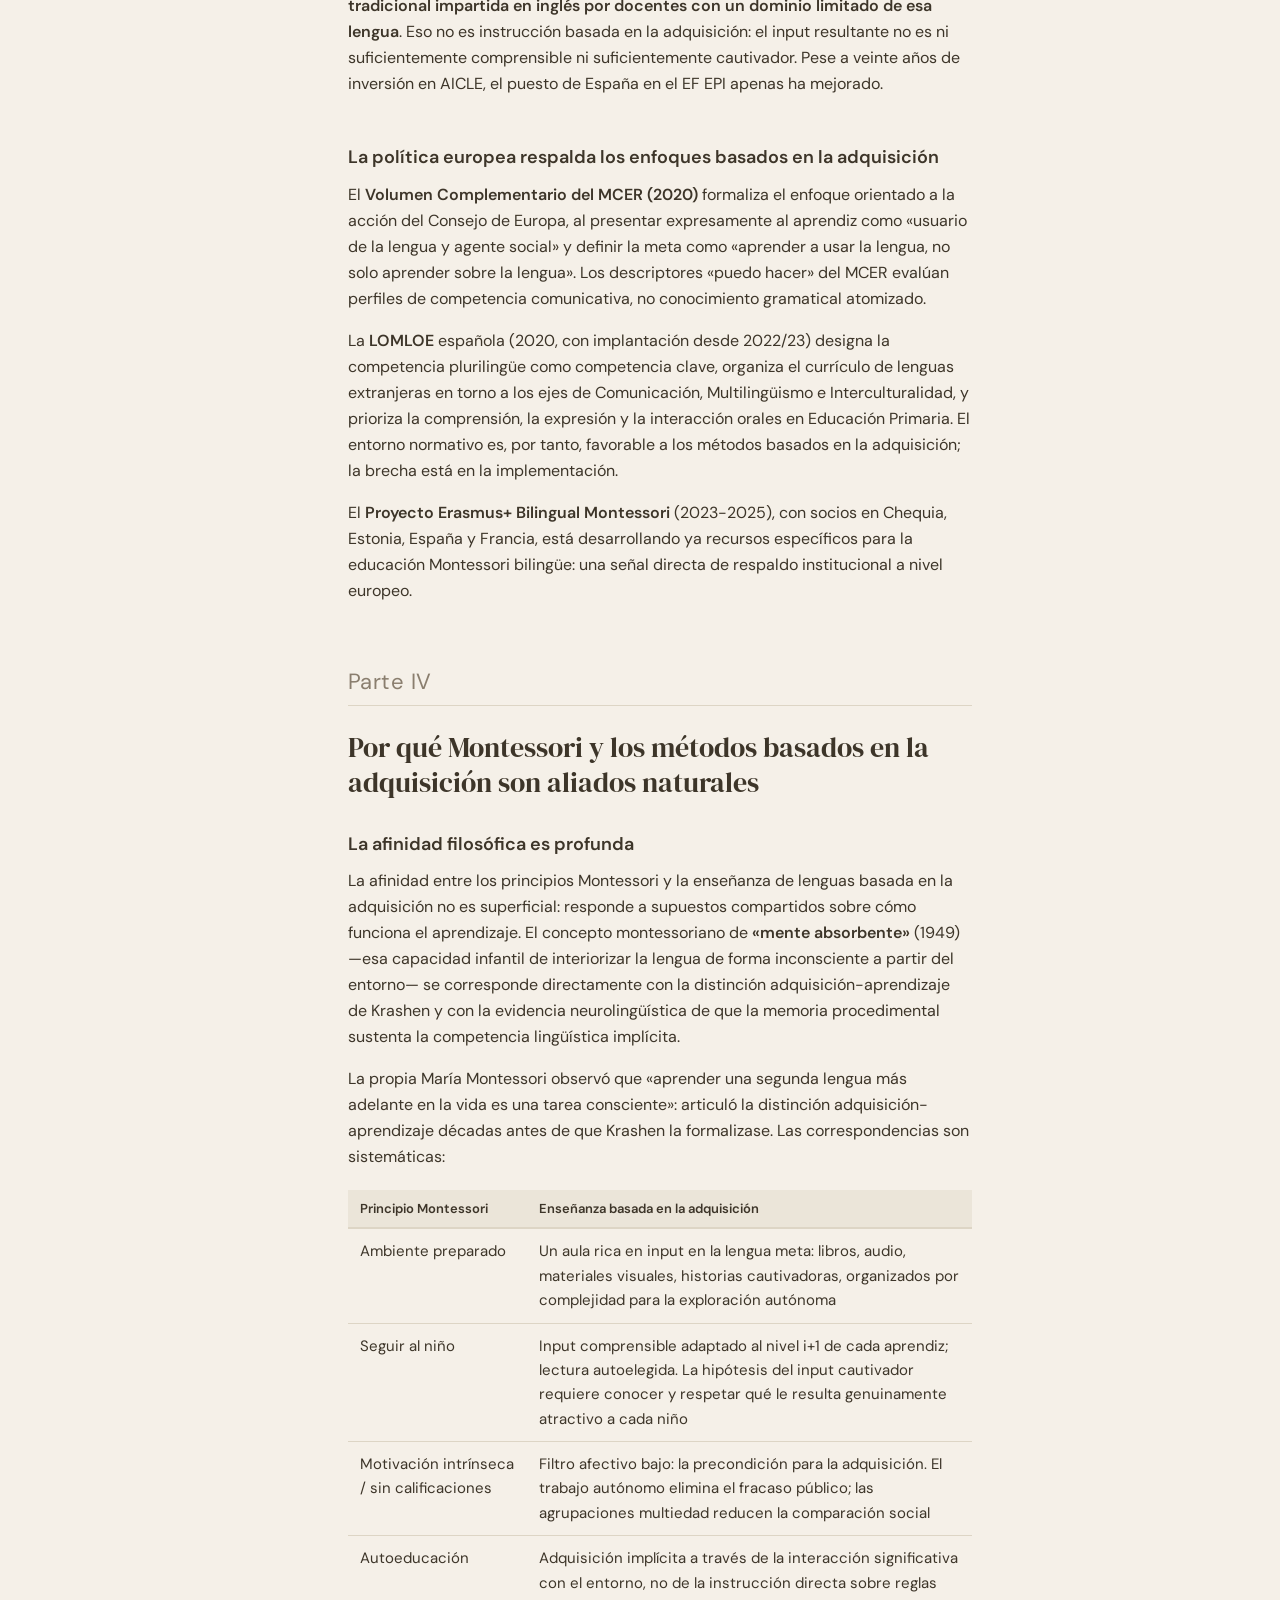
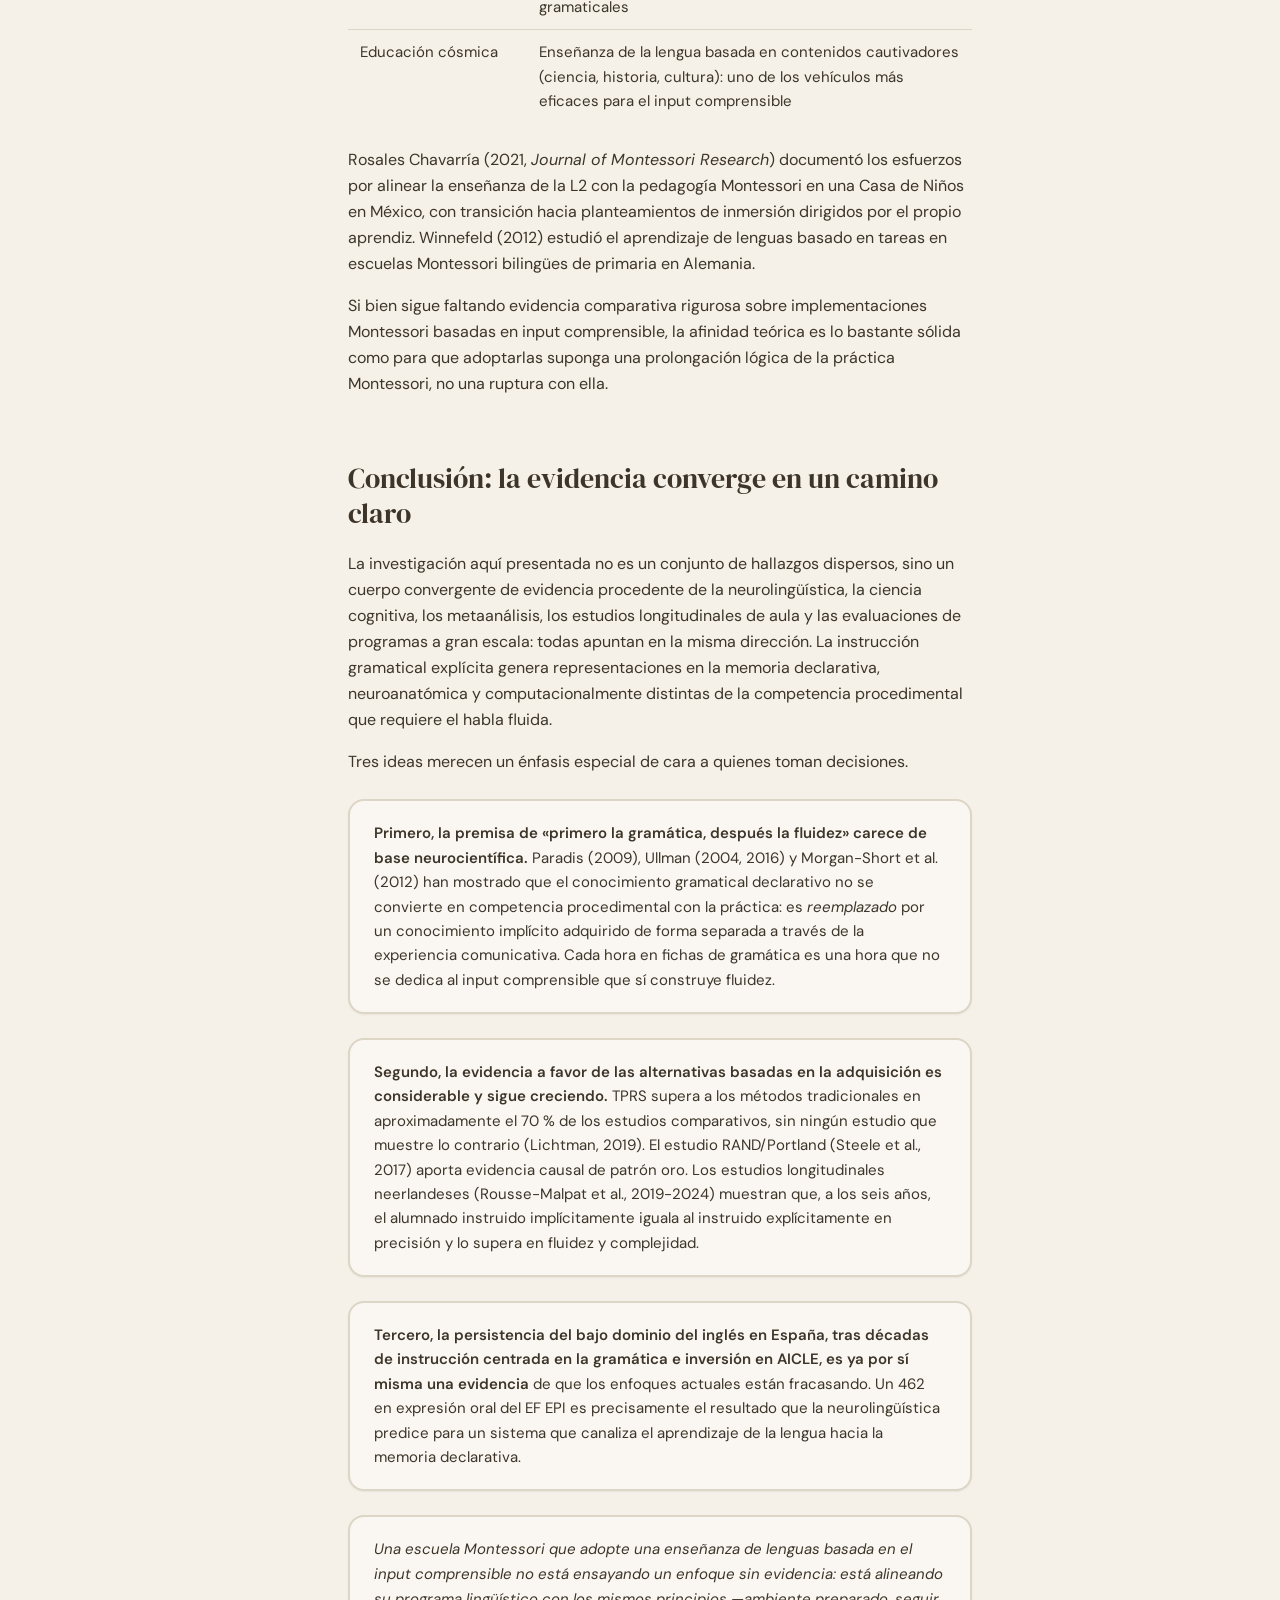
==== commit 0db6d29a: "Move header into left-col above TOC; title+subtitle into article column Co-Authored-By: Claude Sonne" ====
--- a/research_es.html
+++ b/research_es.html
@@ -13,23 +13,15 @@
 </head>
 <body>
 
-<header class="site-header">
-  <div class="site-header-inner">
-    <div class="site-header-spacer"></div>
-    <div class="site-header-content">
+<div class="page-body">
+
+  <div class="left-col">
+    <header class="site-header">
       <img src="images/logo-imagine-montessori-school.png" alt="Imagine Montessori School">
-      <div class="site-header-text">
-        <h1>Por qué fracasan los manuales de gramática y qué dice la neurociencia que sí funciona</h1>
-        <p class="subtitle">Lo que la neurolingüística, la ciencia cognitiva y la investigación de aula revelan sobre cómo se adquiere una lengua de verdad</p>
-      </div>
-    </div>
-  </div>
-</header>
-
-<div class="page-body">
-
-  <!-- ── Tabla de contenidos ─────────────────────────────────────── -->
-  <nav class="toc" aria-label="Tabla de contenidos">
+    </header>
+
+    <!-- ── Tabla de contenidos ─────────────────────────────────────── -->
+    <nav class="toc" aria-label="Tabla de contenidos">
     <div class="version-toggle">
       <a href="index.html">🇬🇧 English version</a>
       <a href="https://notebooklm.google.com/notebook/dc840c37-bfcf-4f83-8d60-6bcddbcb2706" class="chat-btn" target="_blank">Hablar con este artículo</a>
@@ -65,9 +57,15 @@
       <li class="toc-part"><a href="#conclusion">Conclusión</a></li>
     </ul>
   </nav>
+  </div><!-- /.left-col -->
 
   <!-- ── Artículo ──────────────────────────────────────────────── -->
   <article>
+
+    <div class="article-heading">
+      <h1>Por qué fracasan los manuales de gramática y qué dice la neurociencia que sí funciona</h1>
+      <p class="subtitle">Lo que la neurolingüística, la ciencia cognitiva y la investigación de aula revelan sobre cómo se adquiere una lengua de verdad</p>
+    </div>
 
     <!-- Resumen -->
     <section id="intro">
--- a/style.css
+++ b/style.css
@@ -31,53 +31,33 @@
 
 /* ── Site header ───────────────────────────────────────────────────────────── */
 .site-header {
-  border-bottom: 1px solid var(--border);
-}
-
-.site-header-inner {
-  max-width: 72rem;
-  margin: 0 auto;
-  padding: 3rem 1rem 2.5rem;
-  display: flex;
-  gap: 3rem; /* matches .page-body gap */
-}
-
-.site-header-spacer {
-  width: 220px; /* matches .toc width */
-  flex-shrink: 0;
-}
-
-.site-header-content {
-  flex: 1;
-  max-width: 39rem; /* matches article max-width */
-  display: flex;
-  flex-direction: row;
-  align-items: center;
-  gap: 2rem;
+  padding: 2.5rem 0 1.5rem;
+  animation: fade-in 0.4s ease both;
 }
 
 .site-header img {
   width: 120px;
   height: auto;
-  flex-shrink: 0;
-}
-
-.site-header-text {
-  display: flex;
-  flex-direction: column;
-  gap: 0.75rem;
-}
-
-.site-header h1 {
+  display: block;
+}
+
+/* ── Article heading (h1 + subtitle live in the article column) ─────────────── */
+.article-heading {
+  padding: 2.5rem 0 2rem;
+  border-bottom: 1px solid var(--border);
+  margin-bottom: 2rem;
+}
+
+.article-heading h1 {
   font-family: 'DM Serif Display', Georgia, serif;
   font-size: clamp(1.6rem, 4vw, 2.4rem);
   font-weight: 400;
   line-height: 1.2;
-  margin: 0;
-  color: var(--foreground);
-}
-
-.site-header .subtitle {
+  margin: 0 0 0.75rem;
+  color: var(--foreground);
+}
+
+.article-heading .subtitle {
   margin: 0;
   font-size: 1.1875rem;
   font-style: italic;
@@ -94,13 +74,16 @@
   align-items: flex-start;
 }
 
+.left-col {
+  width: 220px;
+  flex-shrink: 0;
+}
+
 /* ── TOC ───────────────────────────────────────────────────────────────────── */
 .toc {
   position: sticky;
   top: 2rem;
-  width: 220px;
-  flex-shrink: 0;
-  padding: 2rem 0;
+  padding: 0;
 }
 
 .toc-title {
@@ -319,11 +302,7 @@
     padding: 0;
   }
 
-  .toc {
-    display: none;
-  }
-
-  .site-header-spacer {
+  .left-col {
     display: none;
   }
 
@@ -442,4 +421,3 @@
   to   { opacity: 1; transform: translateY(0); }
 }
 
-.site-header-inner { animation: fade-in 0.4s ease both; }
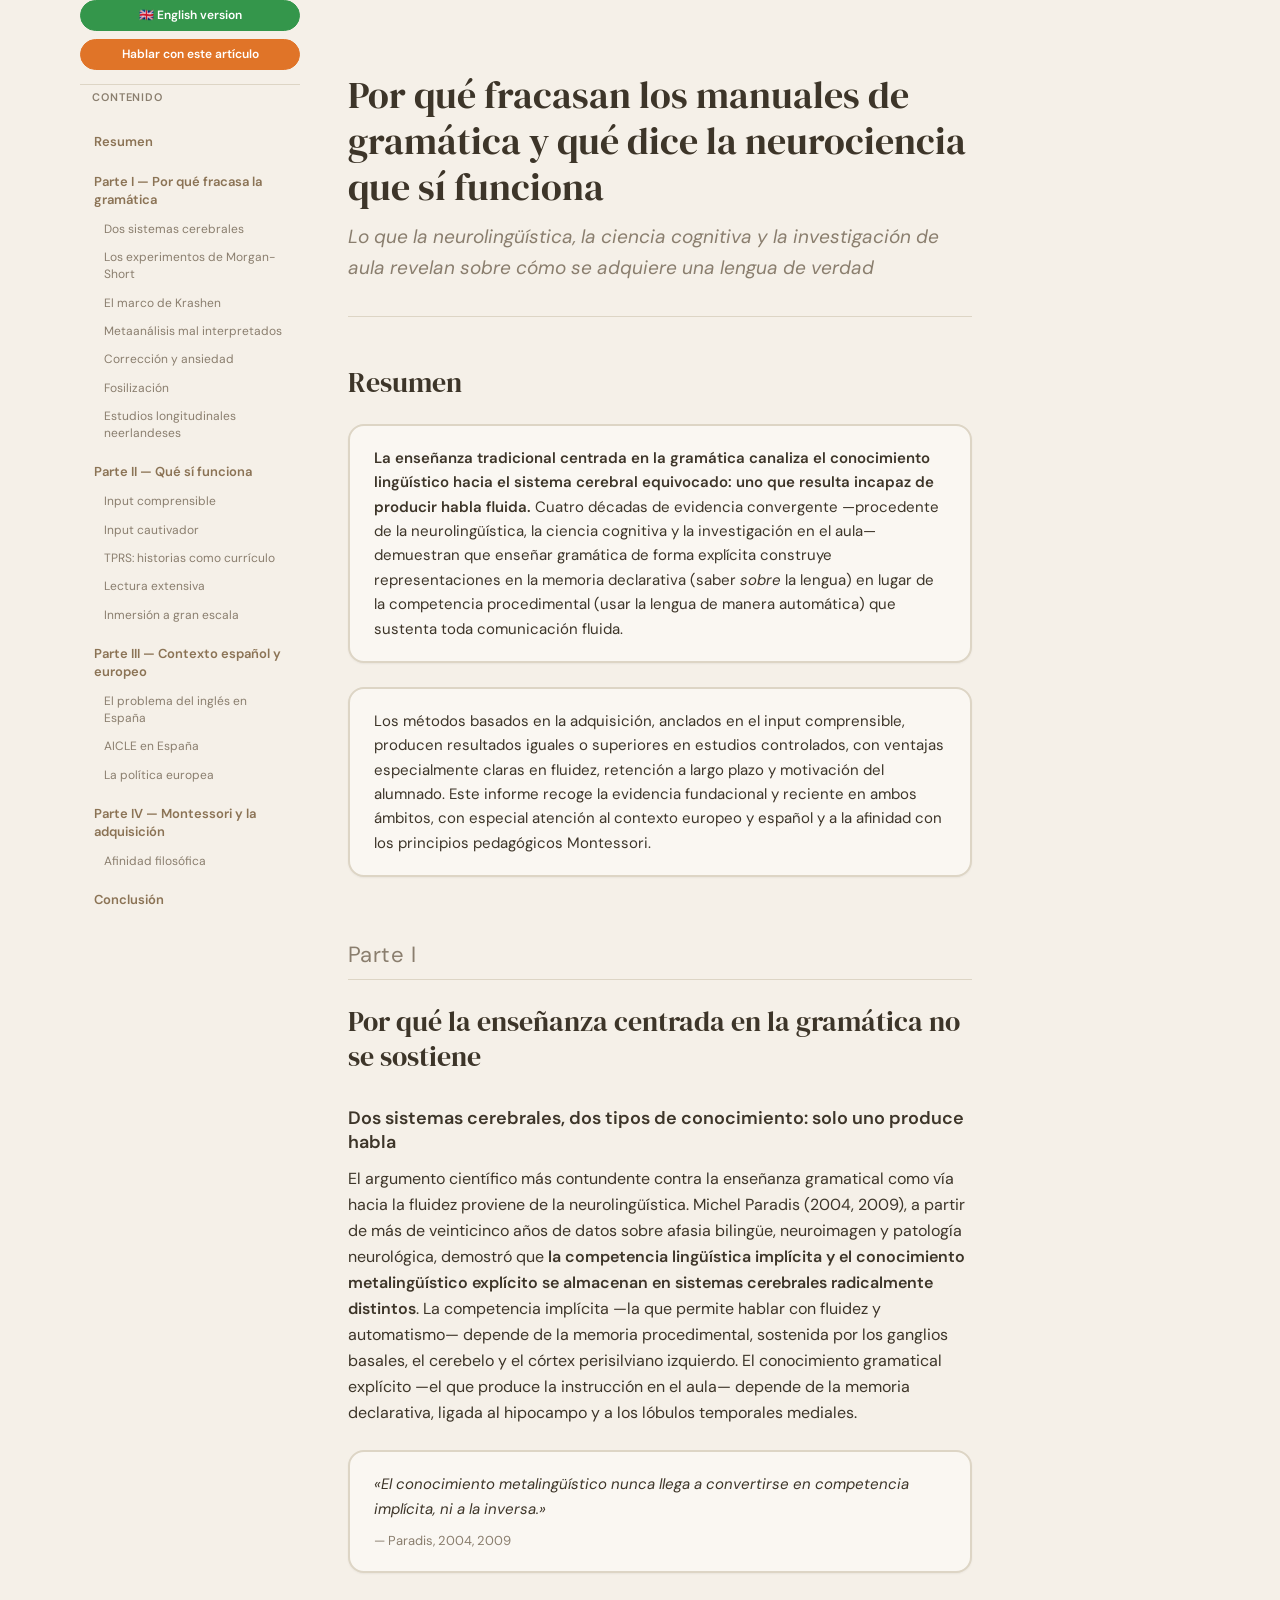
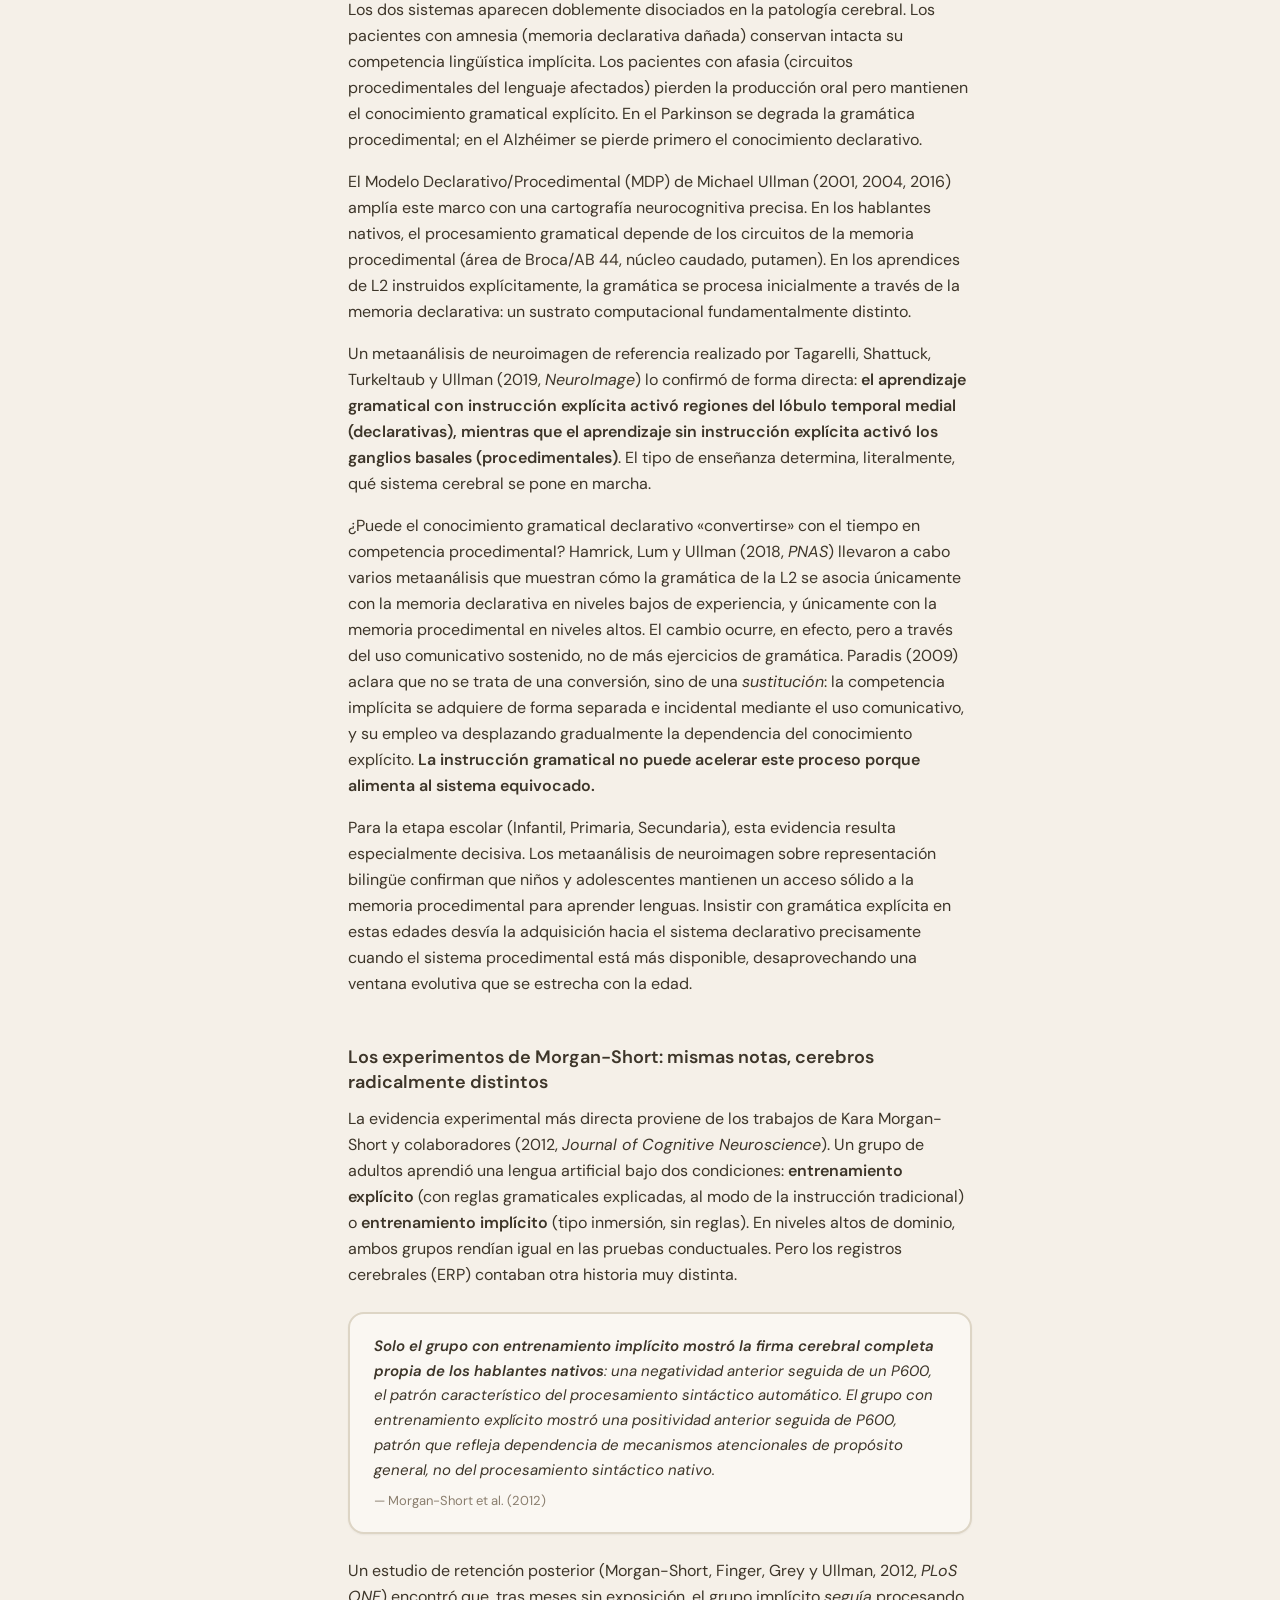
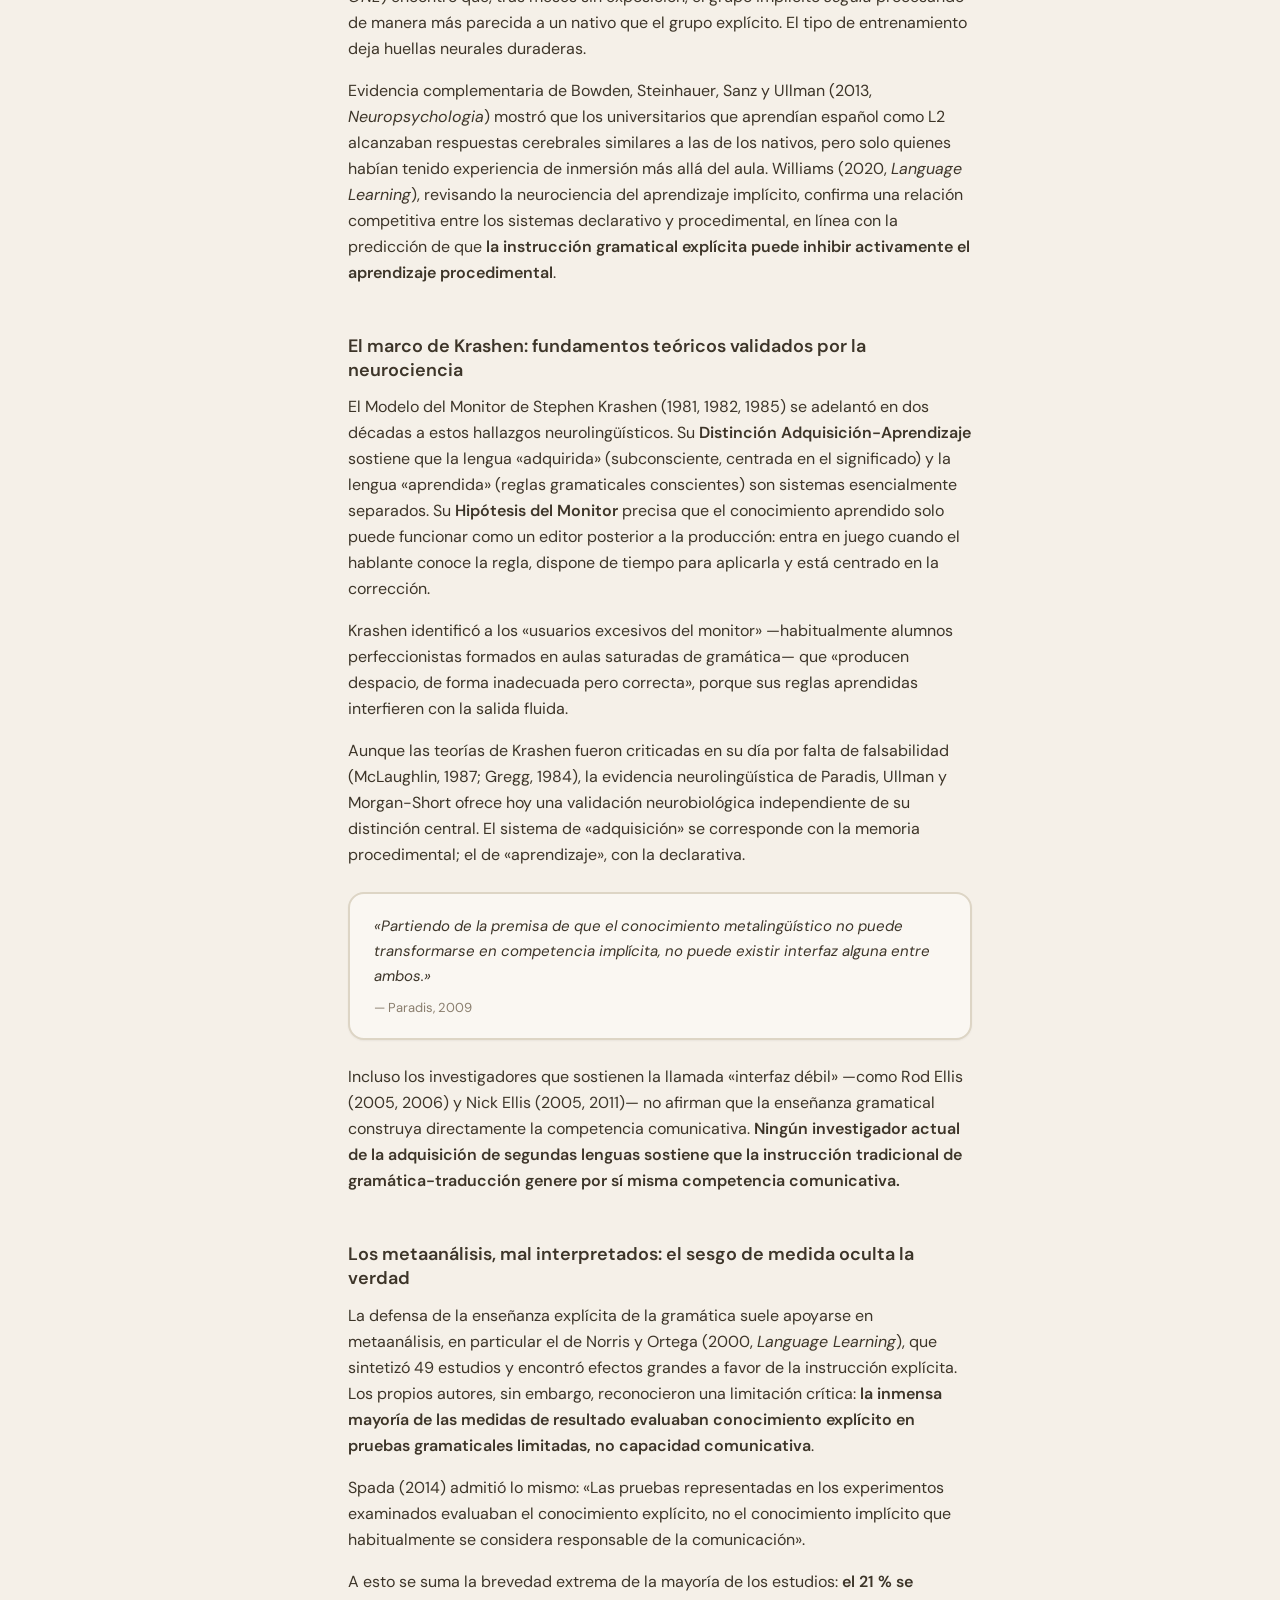
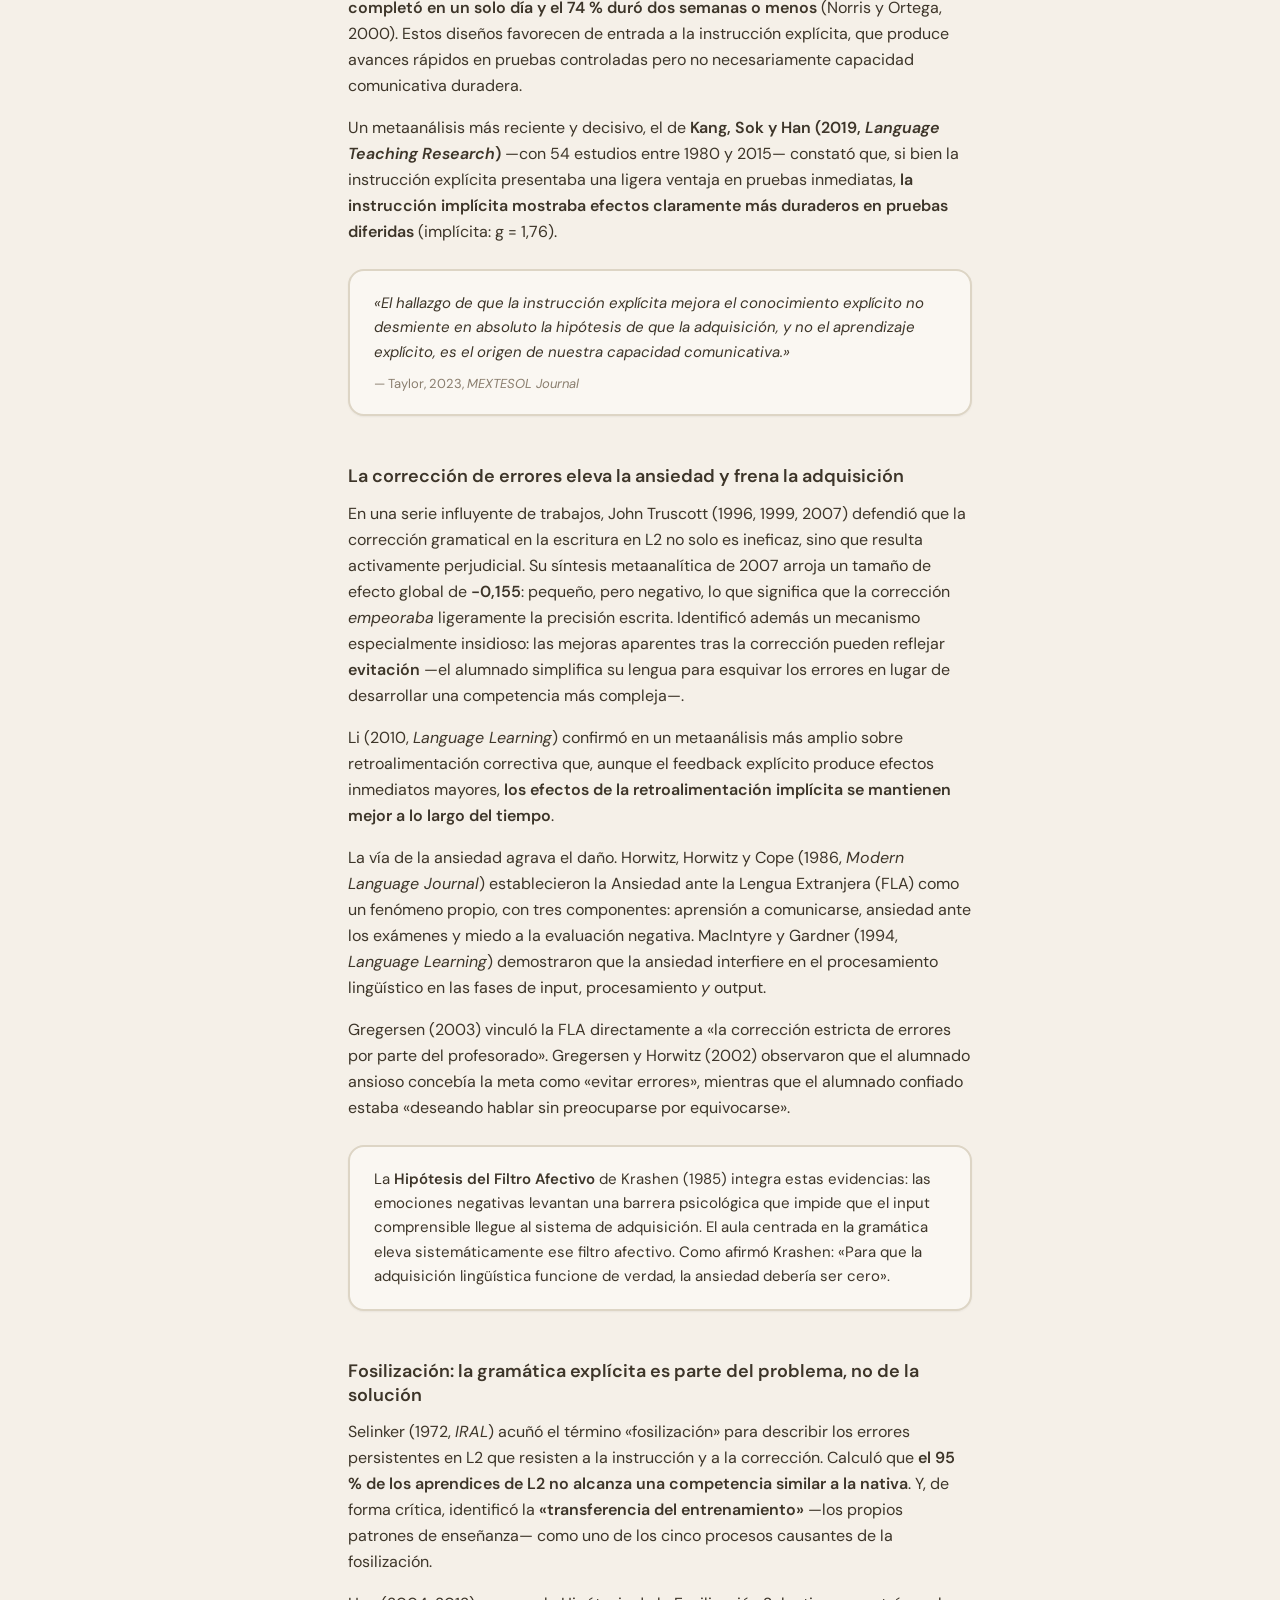
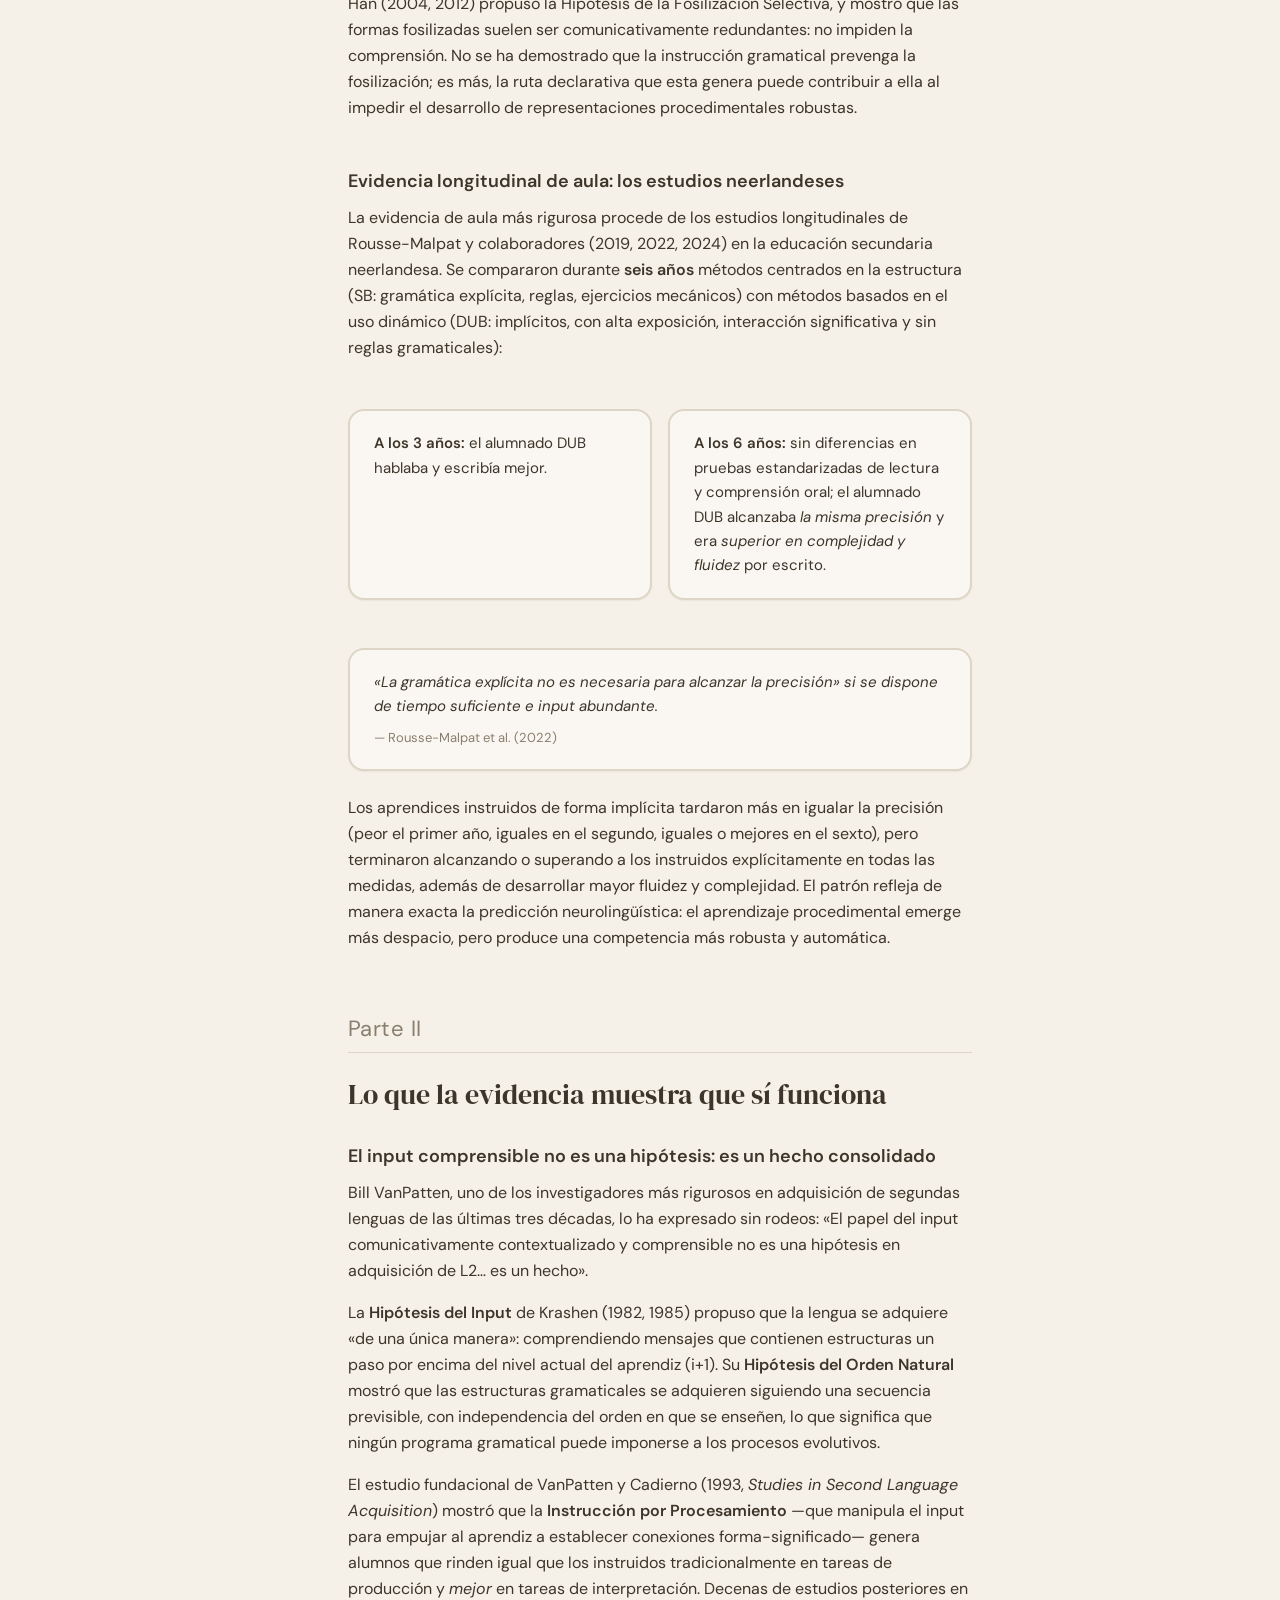
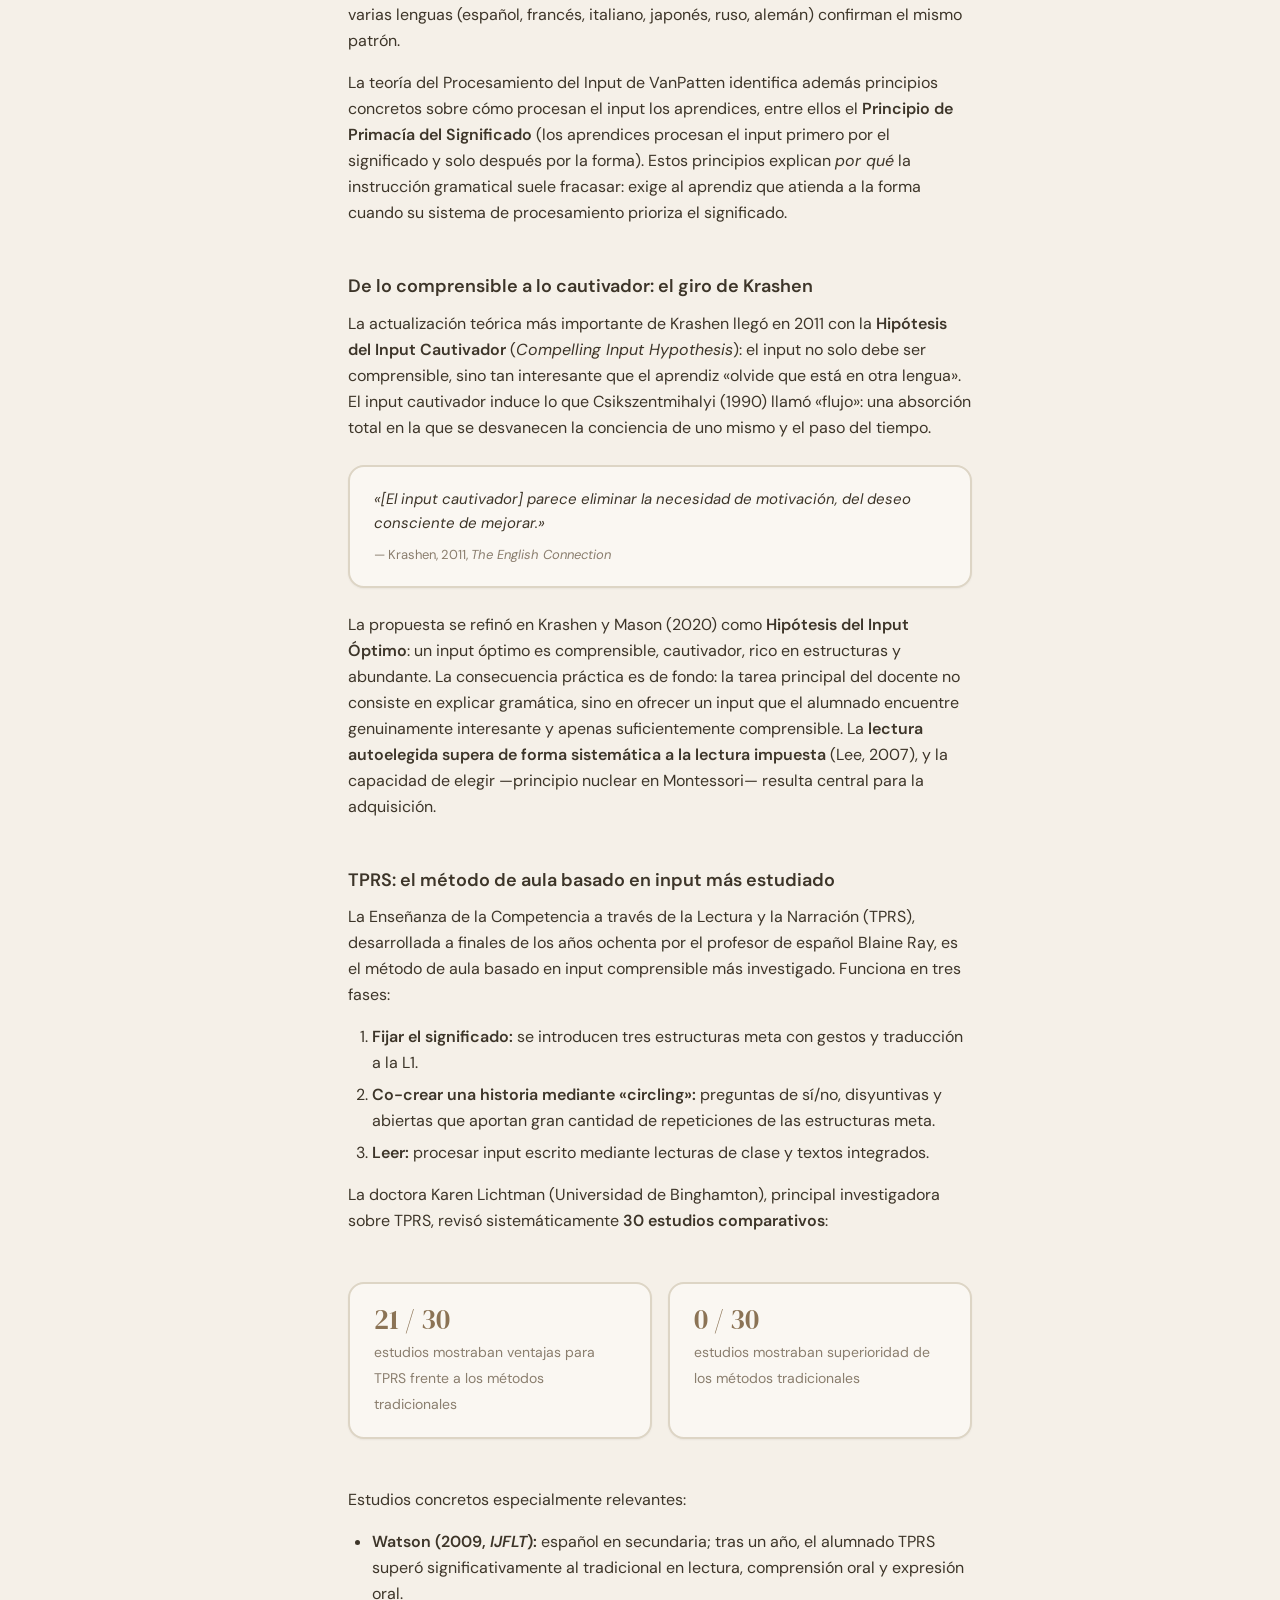
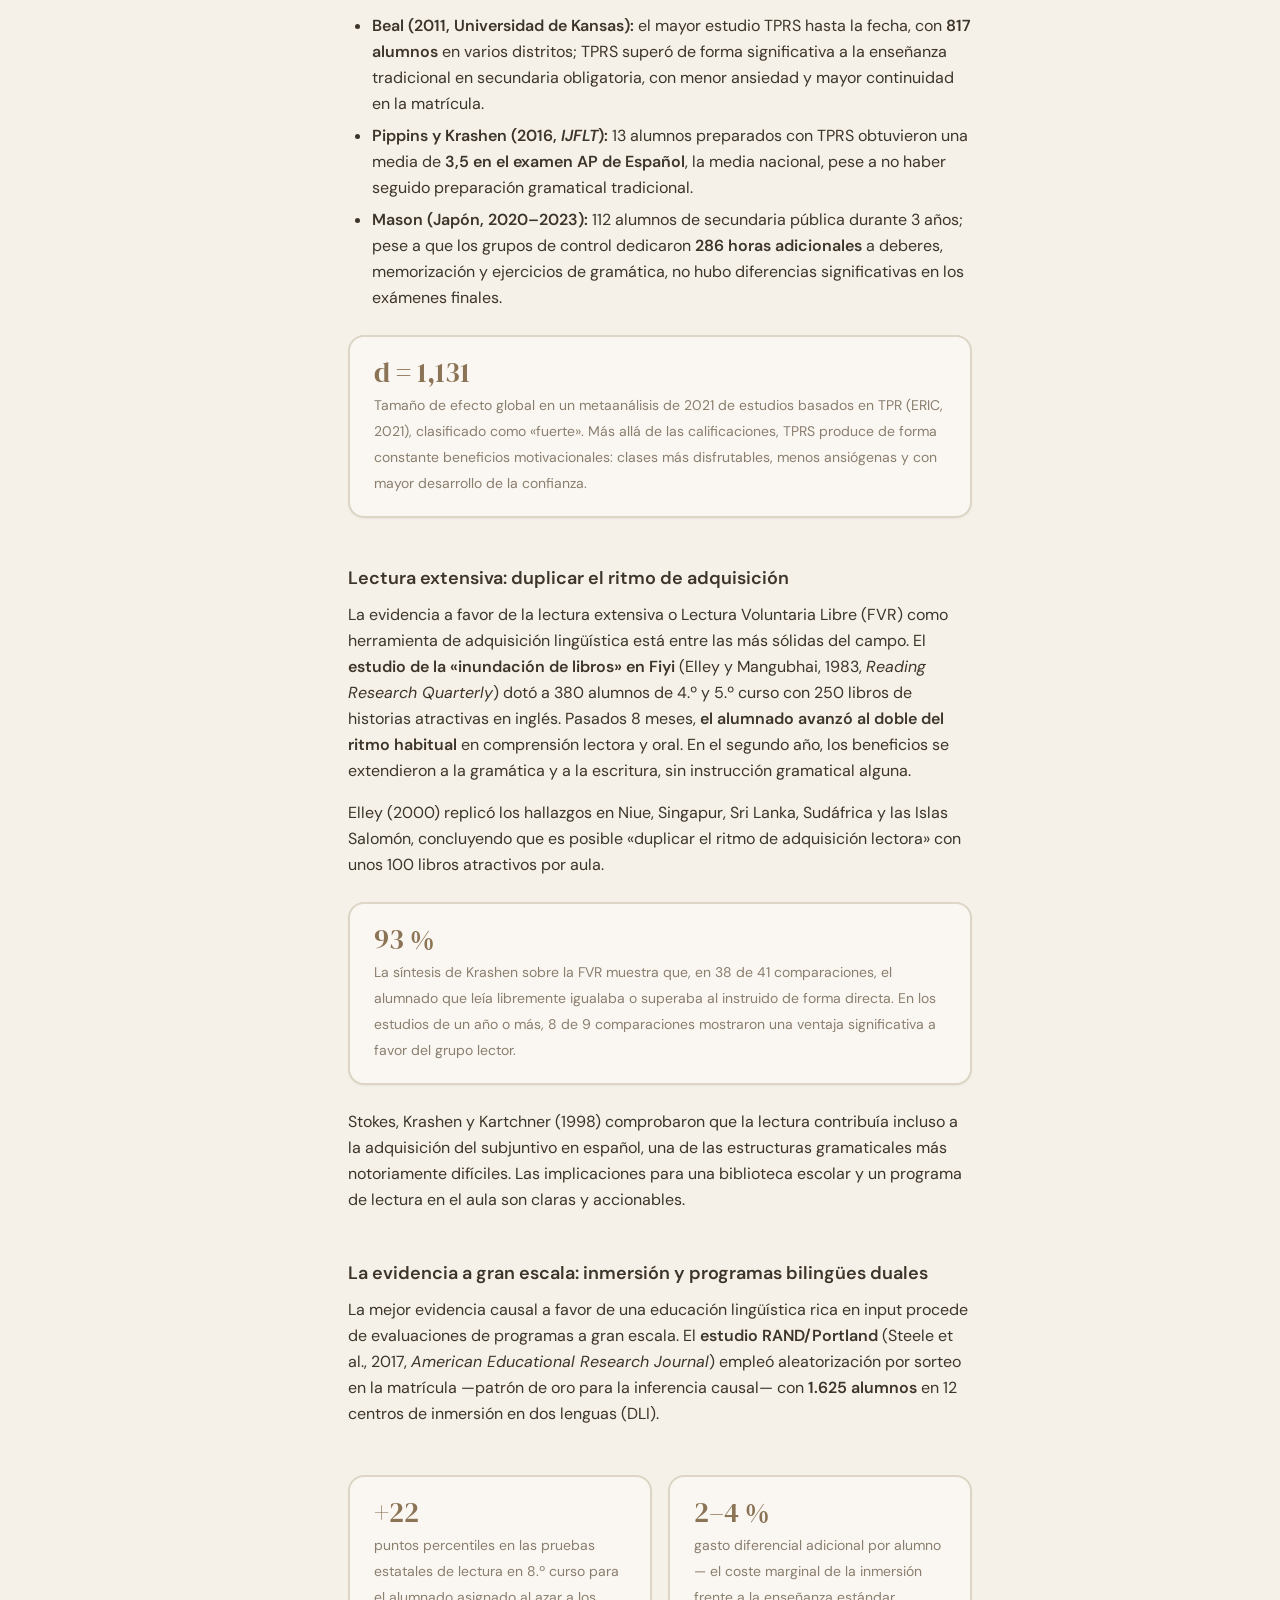
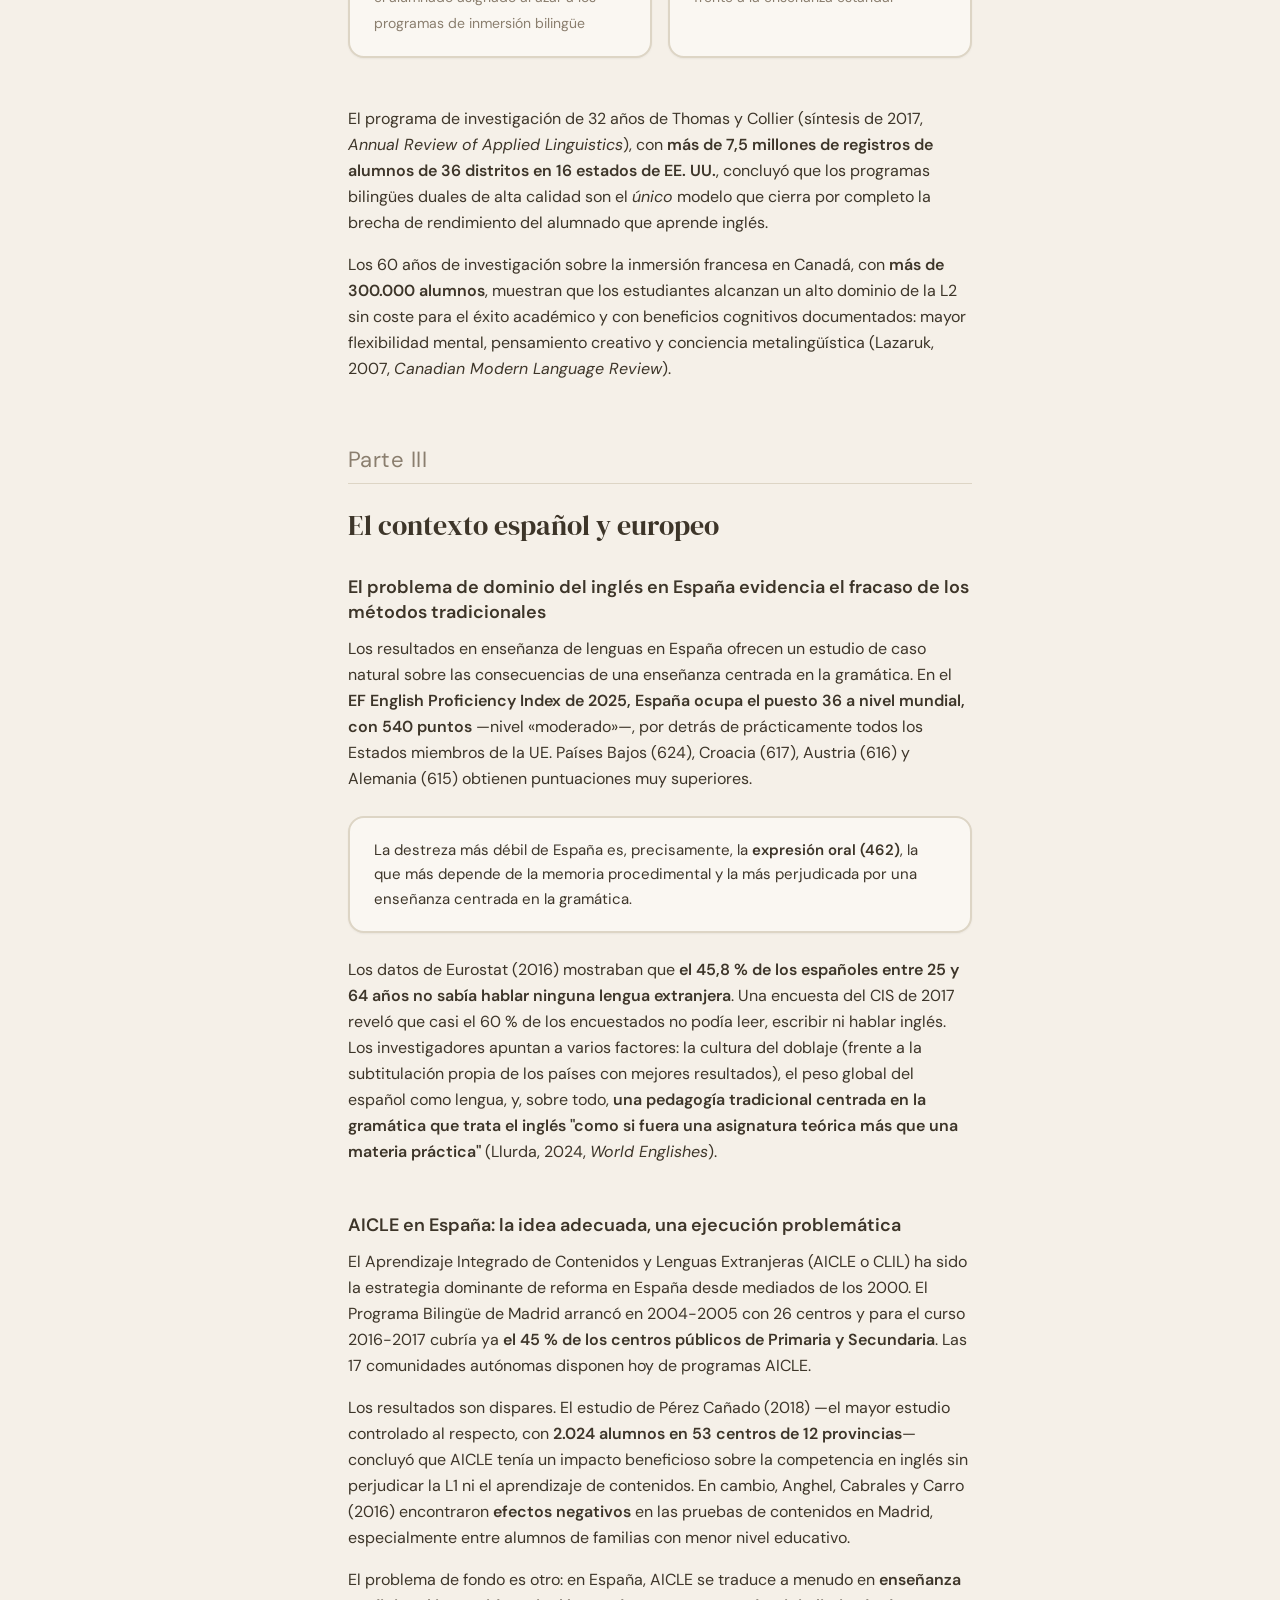
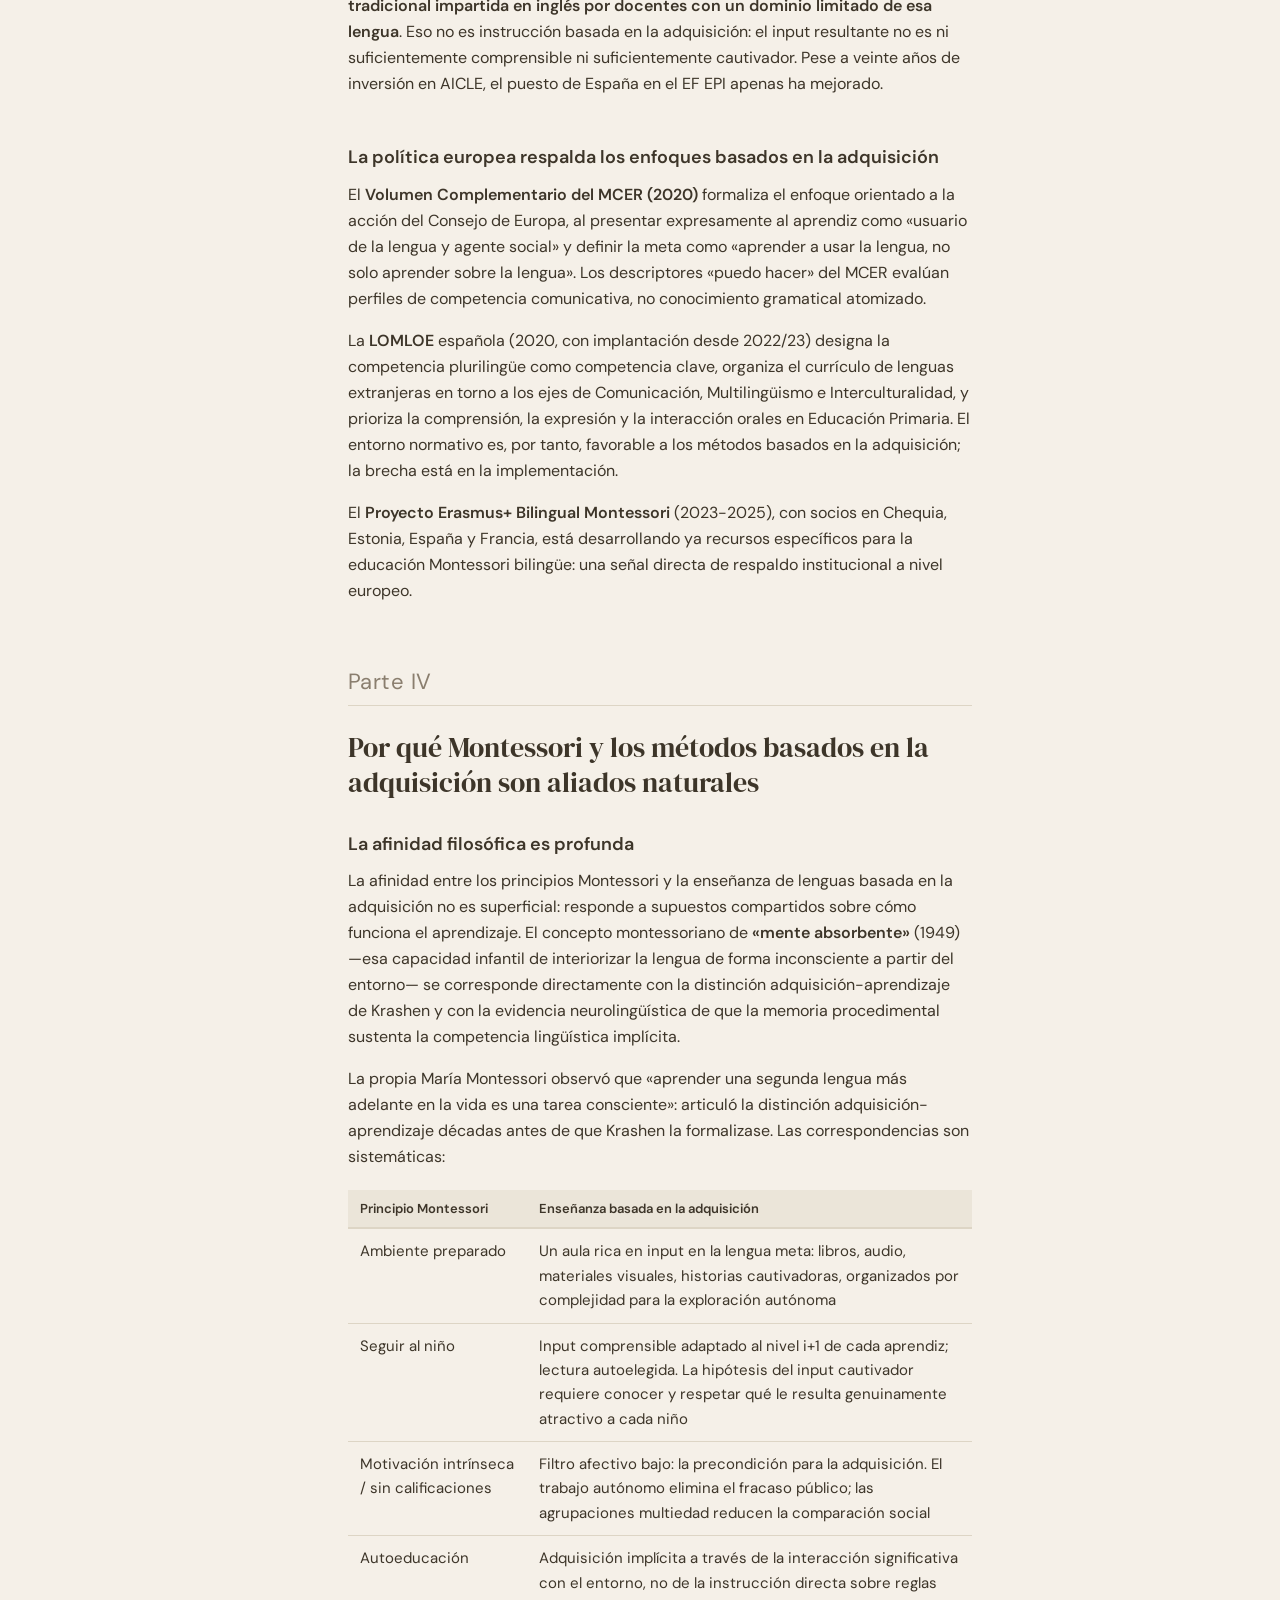
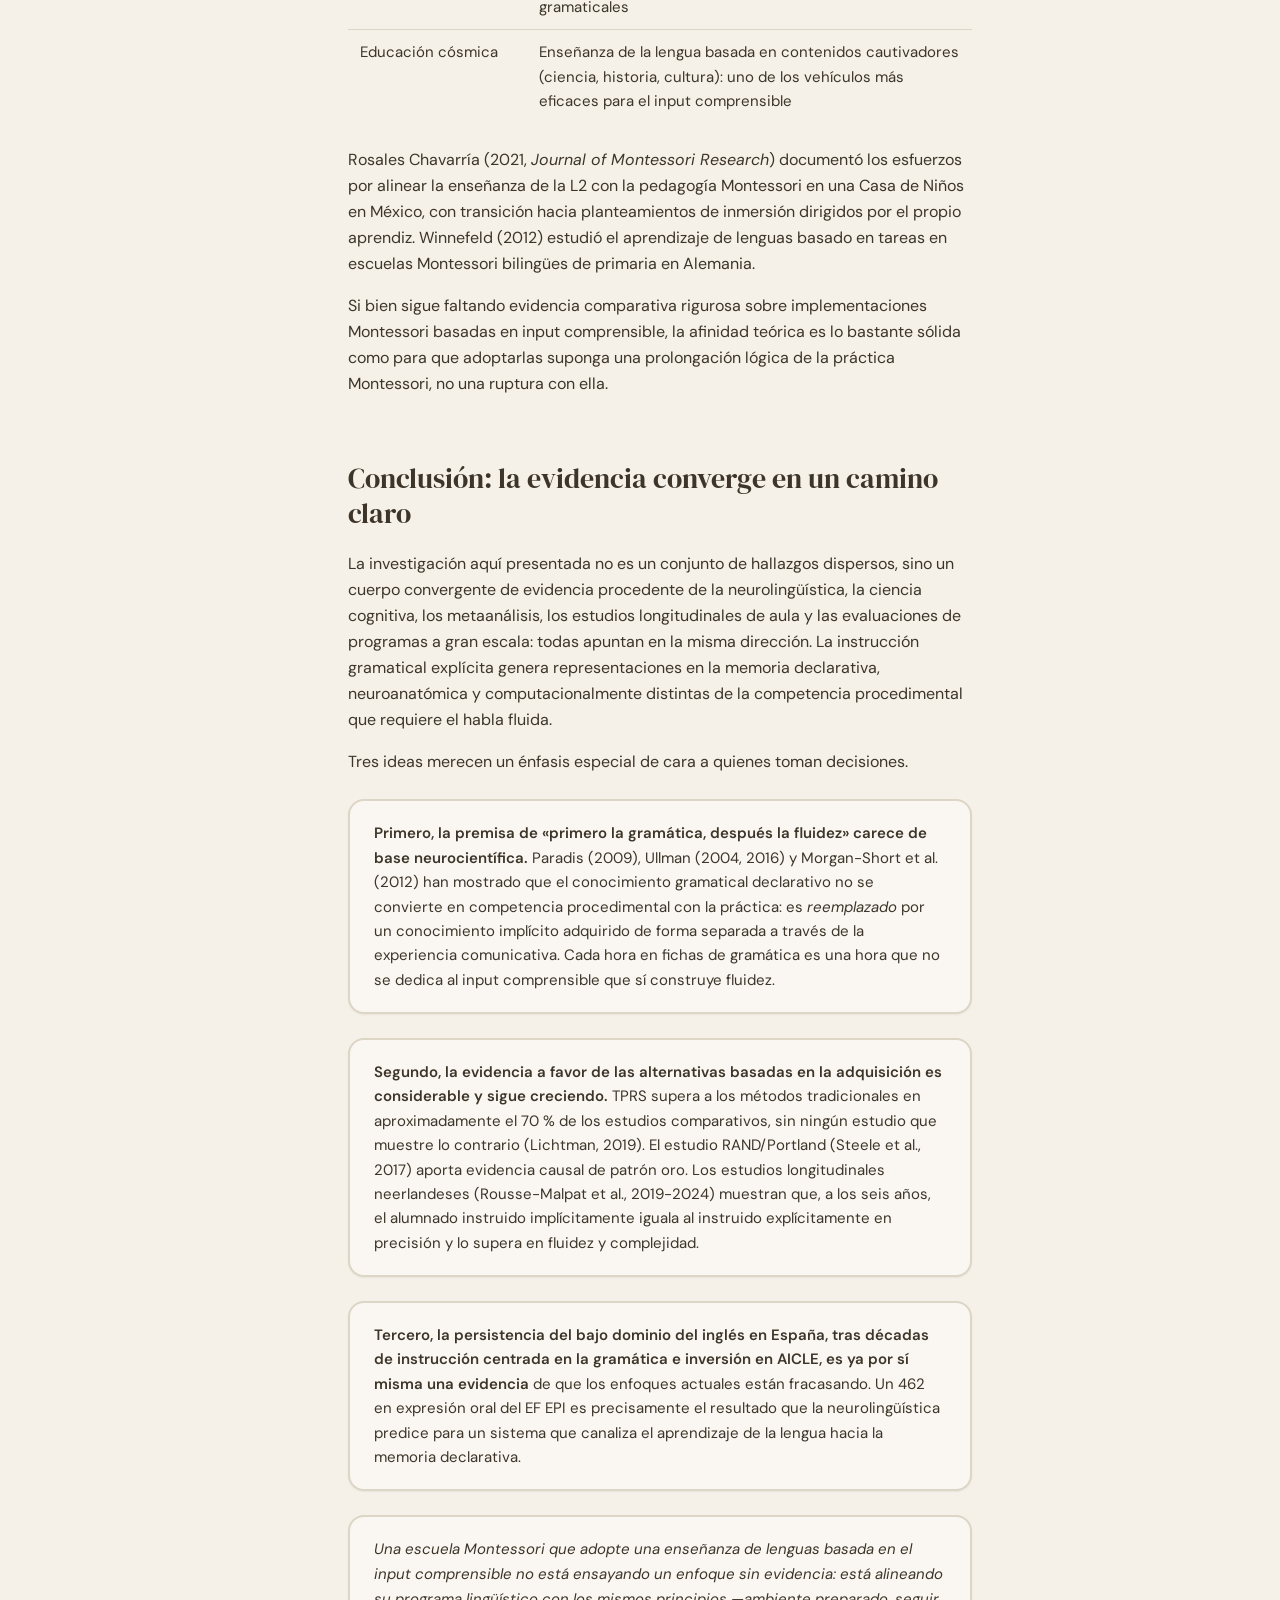
==== commit cc1255b8: "Remove logo Co-Authored-By: Claude Sonnet 4.6 <noreply@anthropic.com>" ====
--- a/research_es.html
+++ b/research_es.html
@@ -16,10 +16,6 @@
 <div class="page-body">
 
   <div class="left-col">
-    <header class="site-header">
-      <img src="images/logo-imagine-montessori-school.png" alt="Imagine Montessori School">
-    </header>
-
     <!-- ── Tabla de contenidos ─────────────────────────────────────── -->
     <nav class="toc" aria-label="Tabla de contenidos">
     <div class="version-toggle">
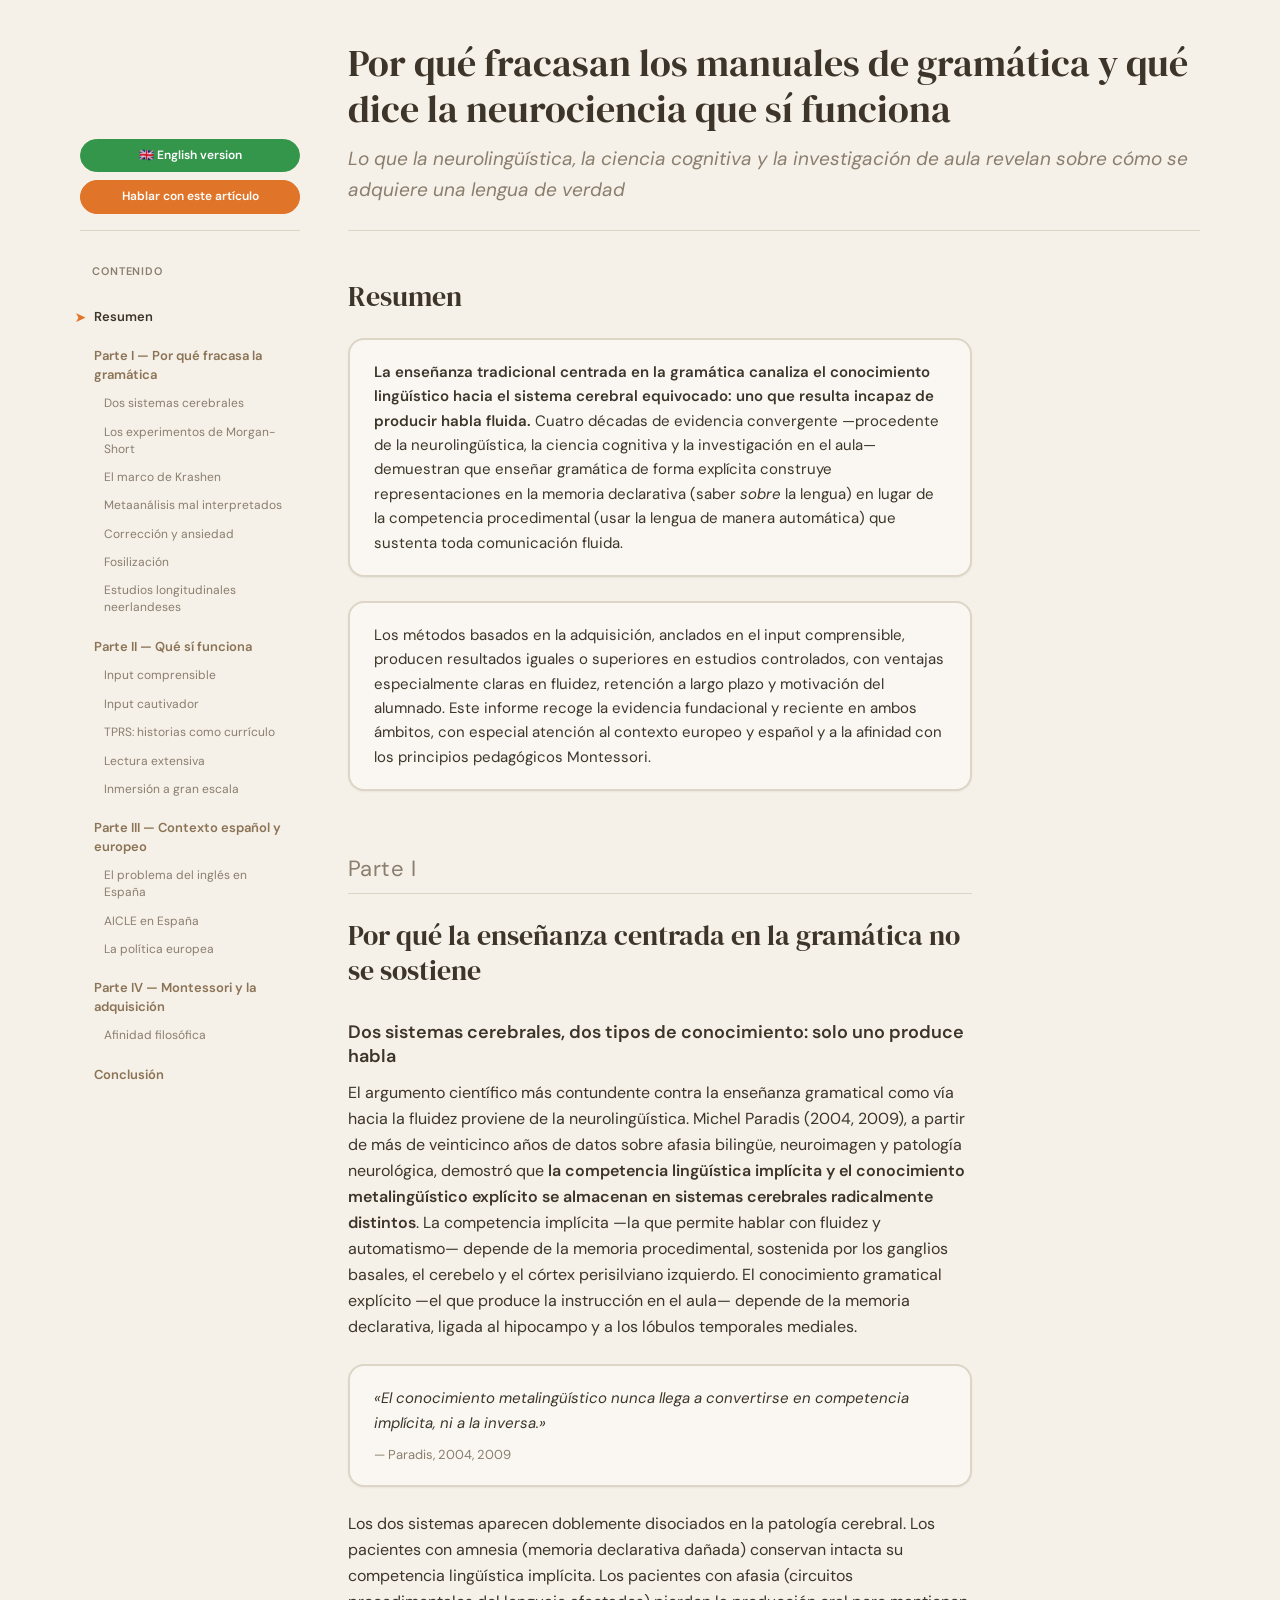
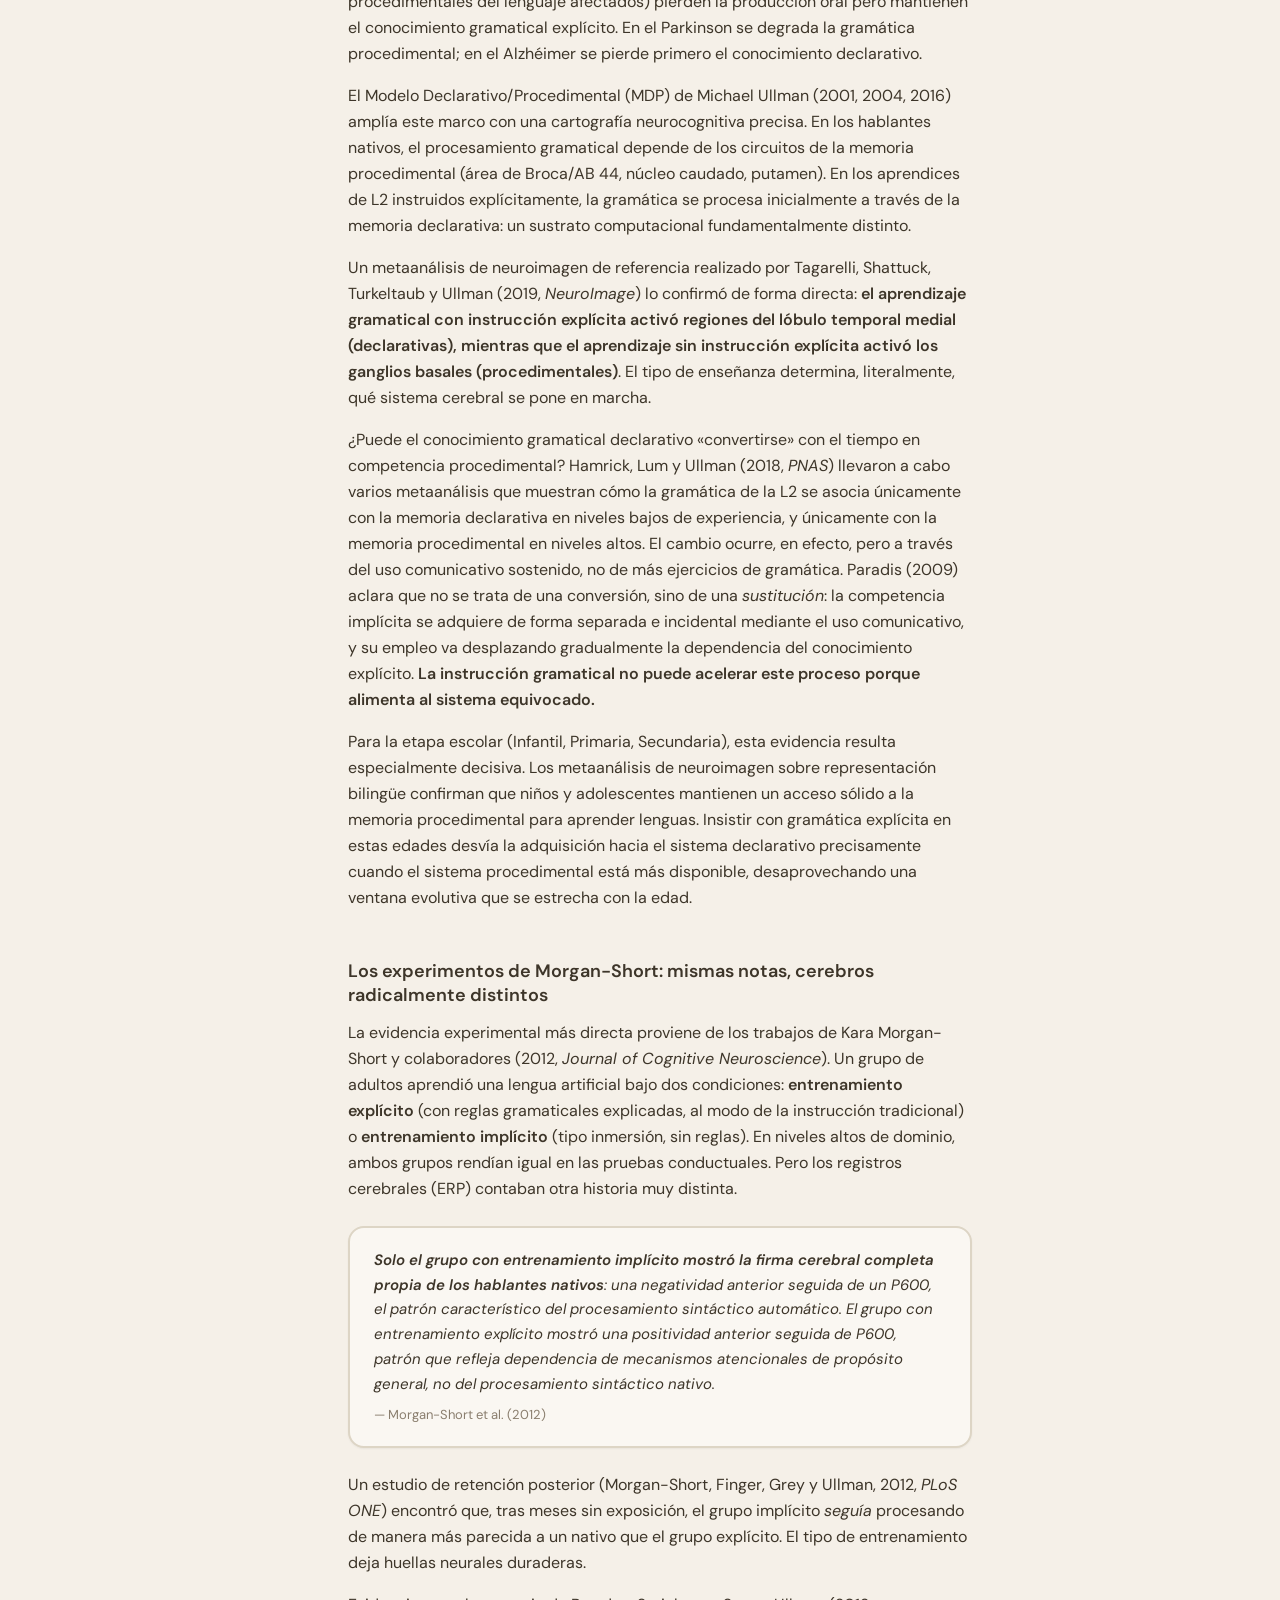
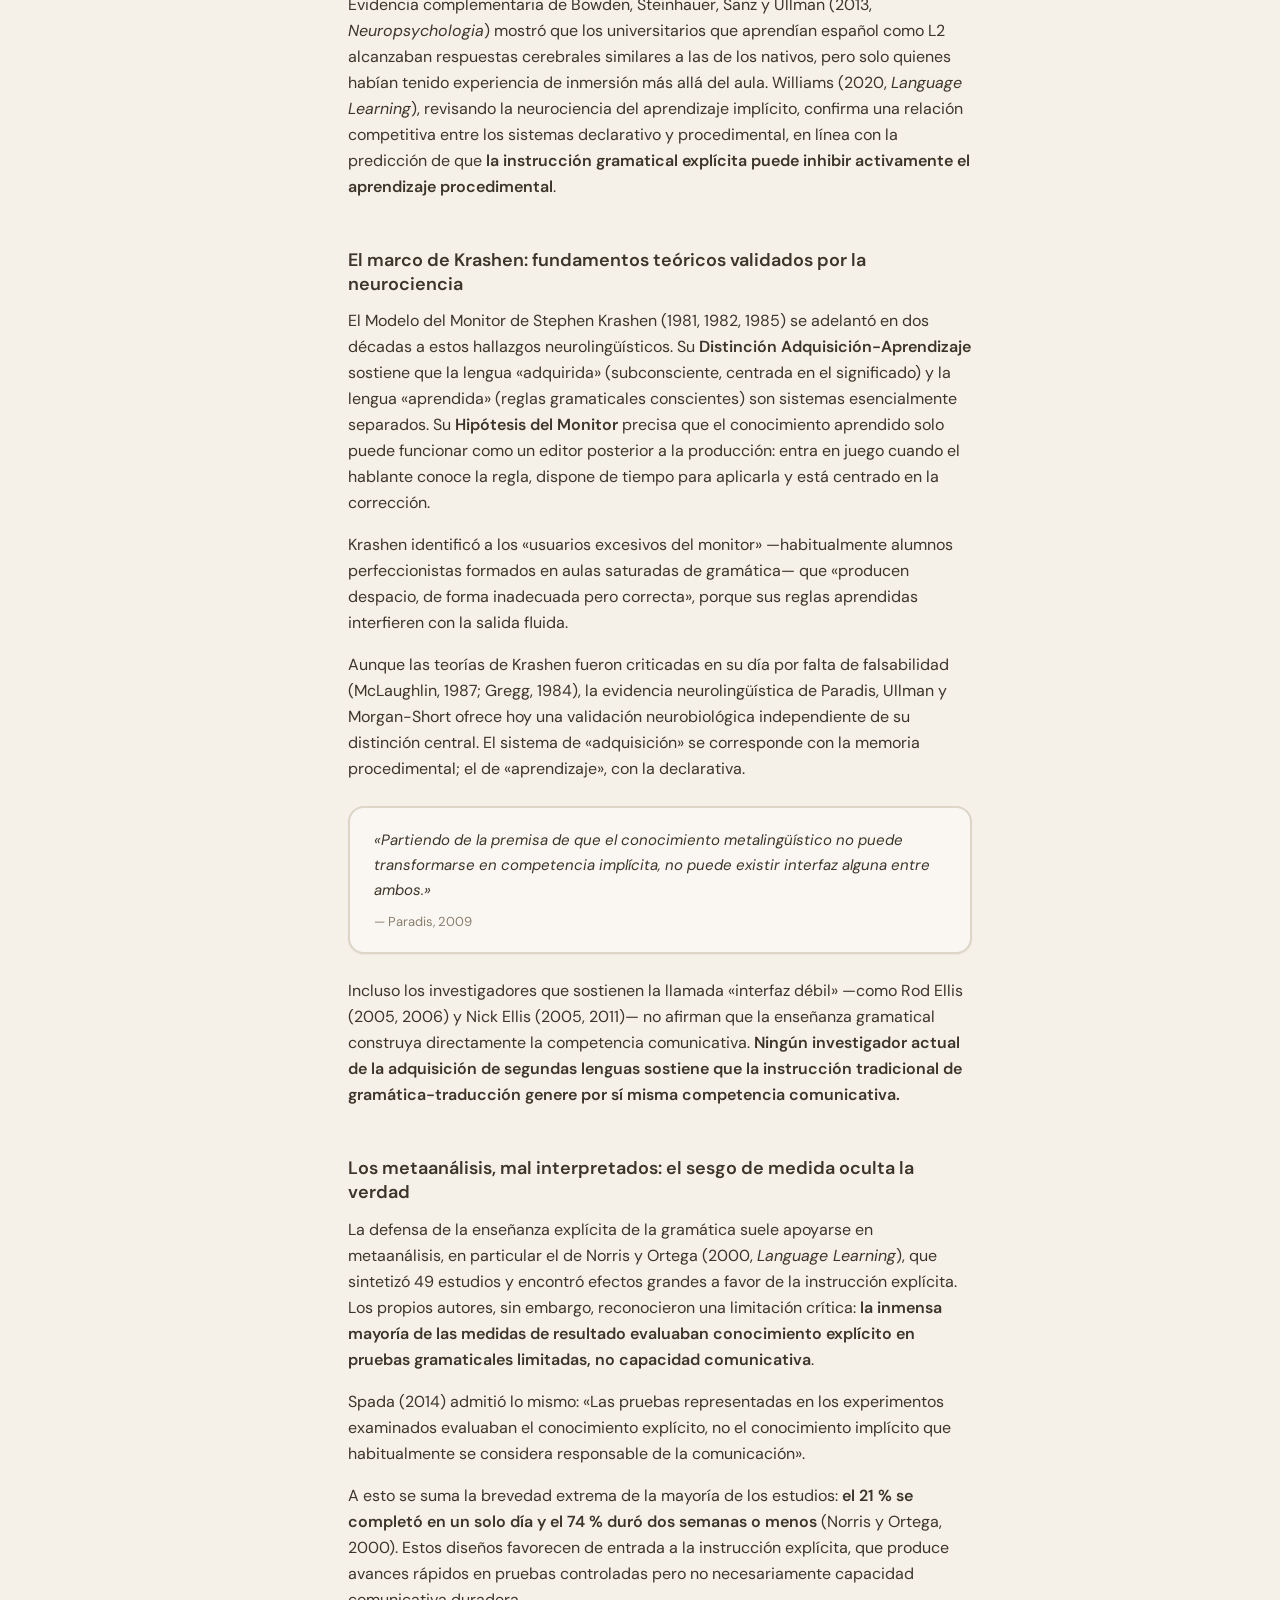
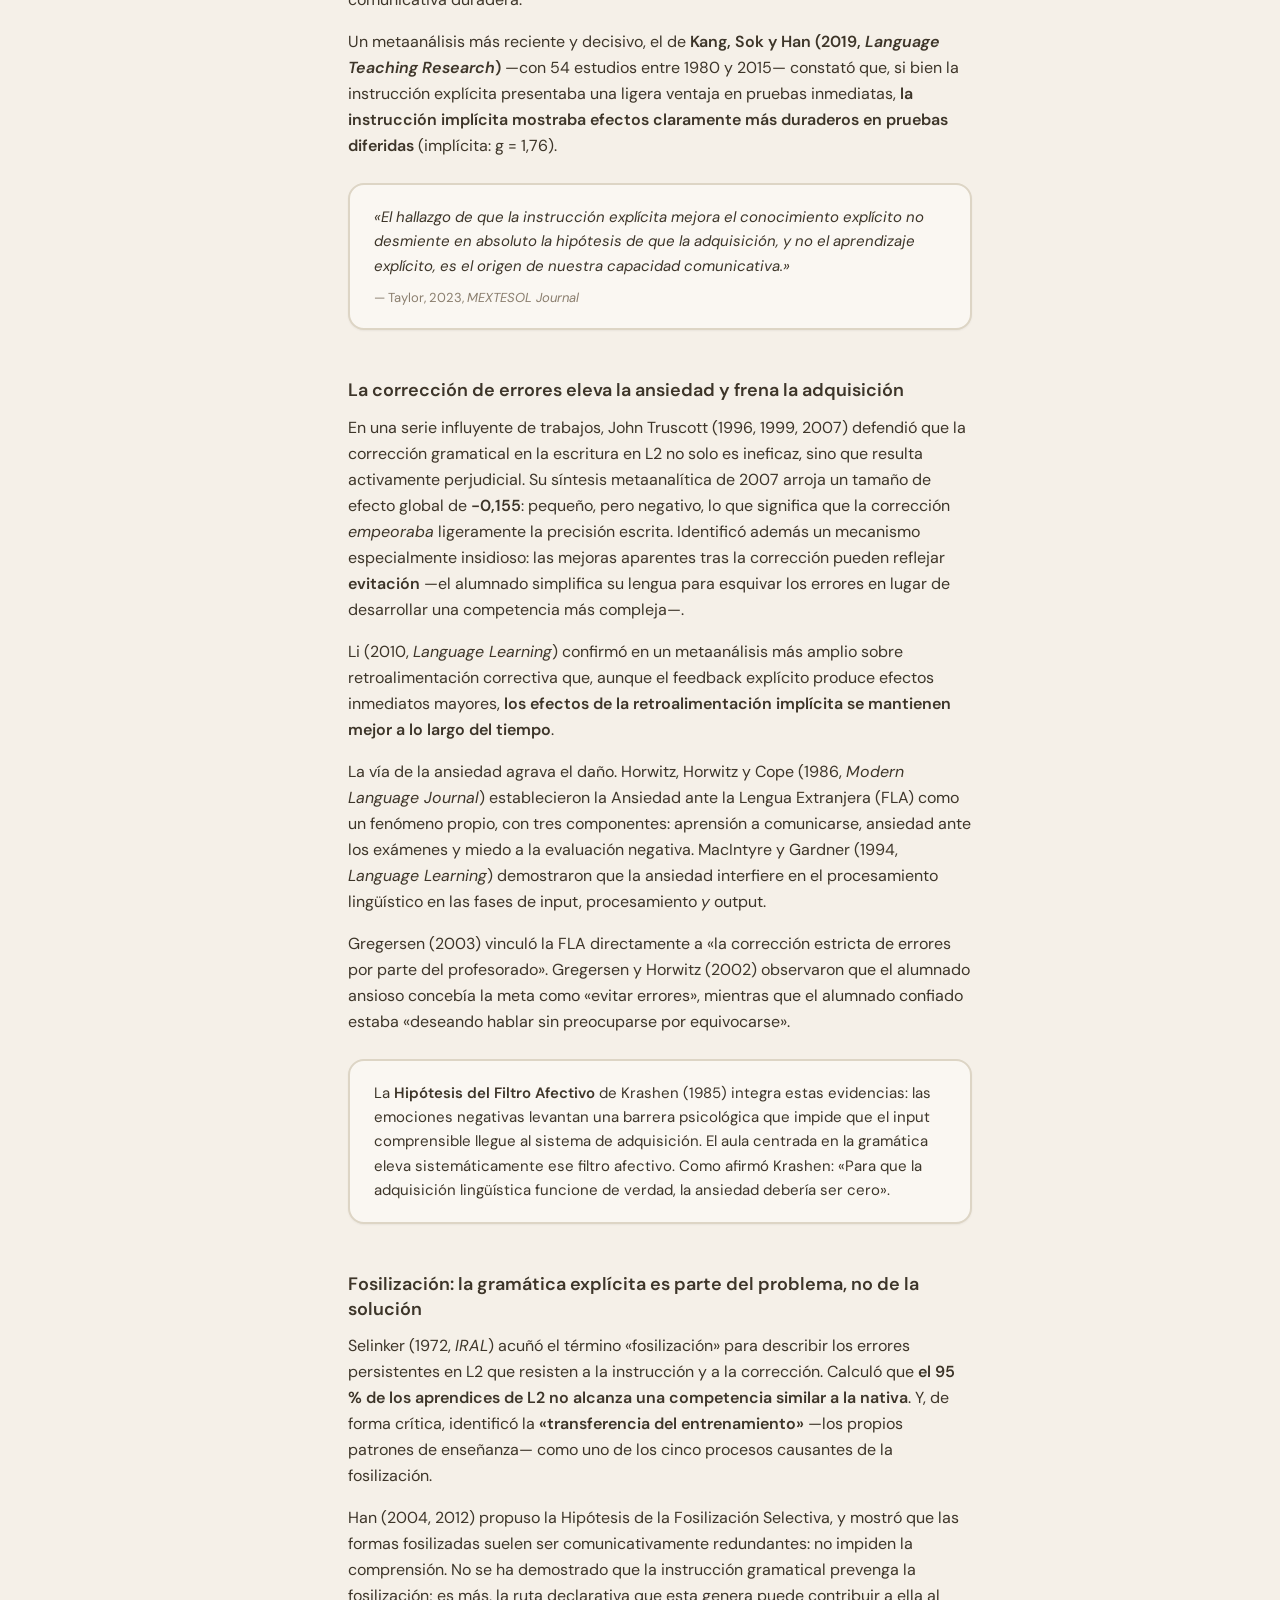
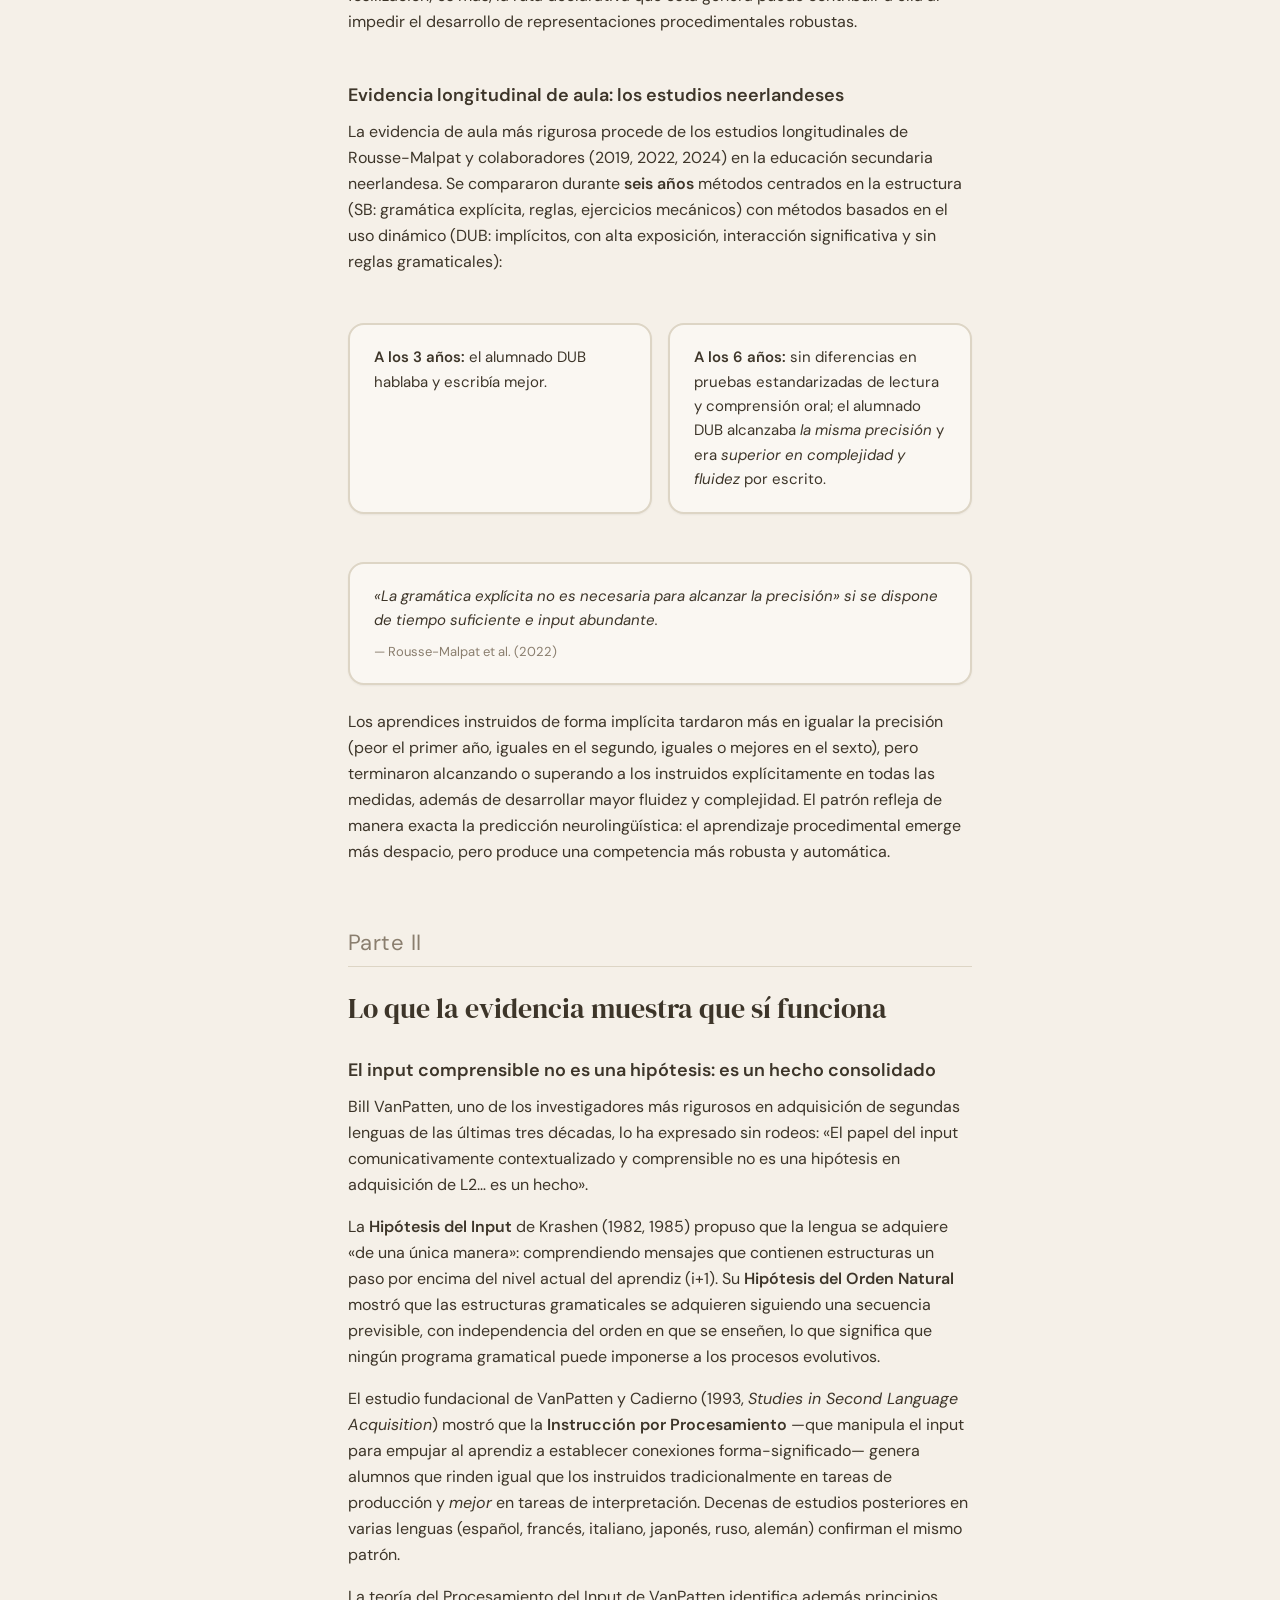
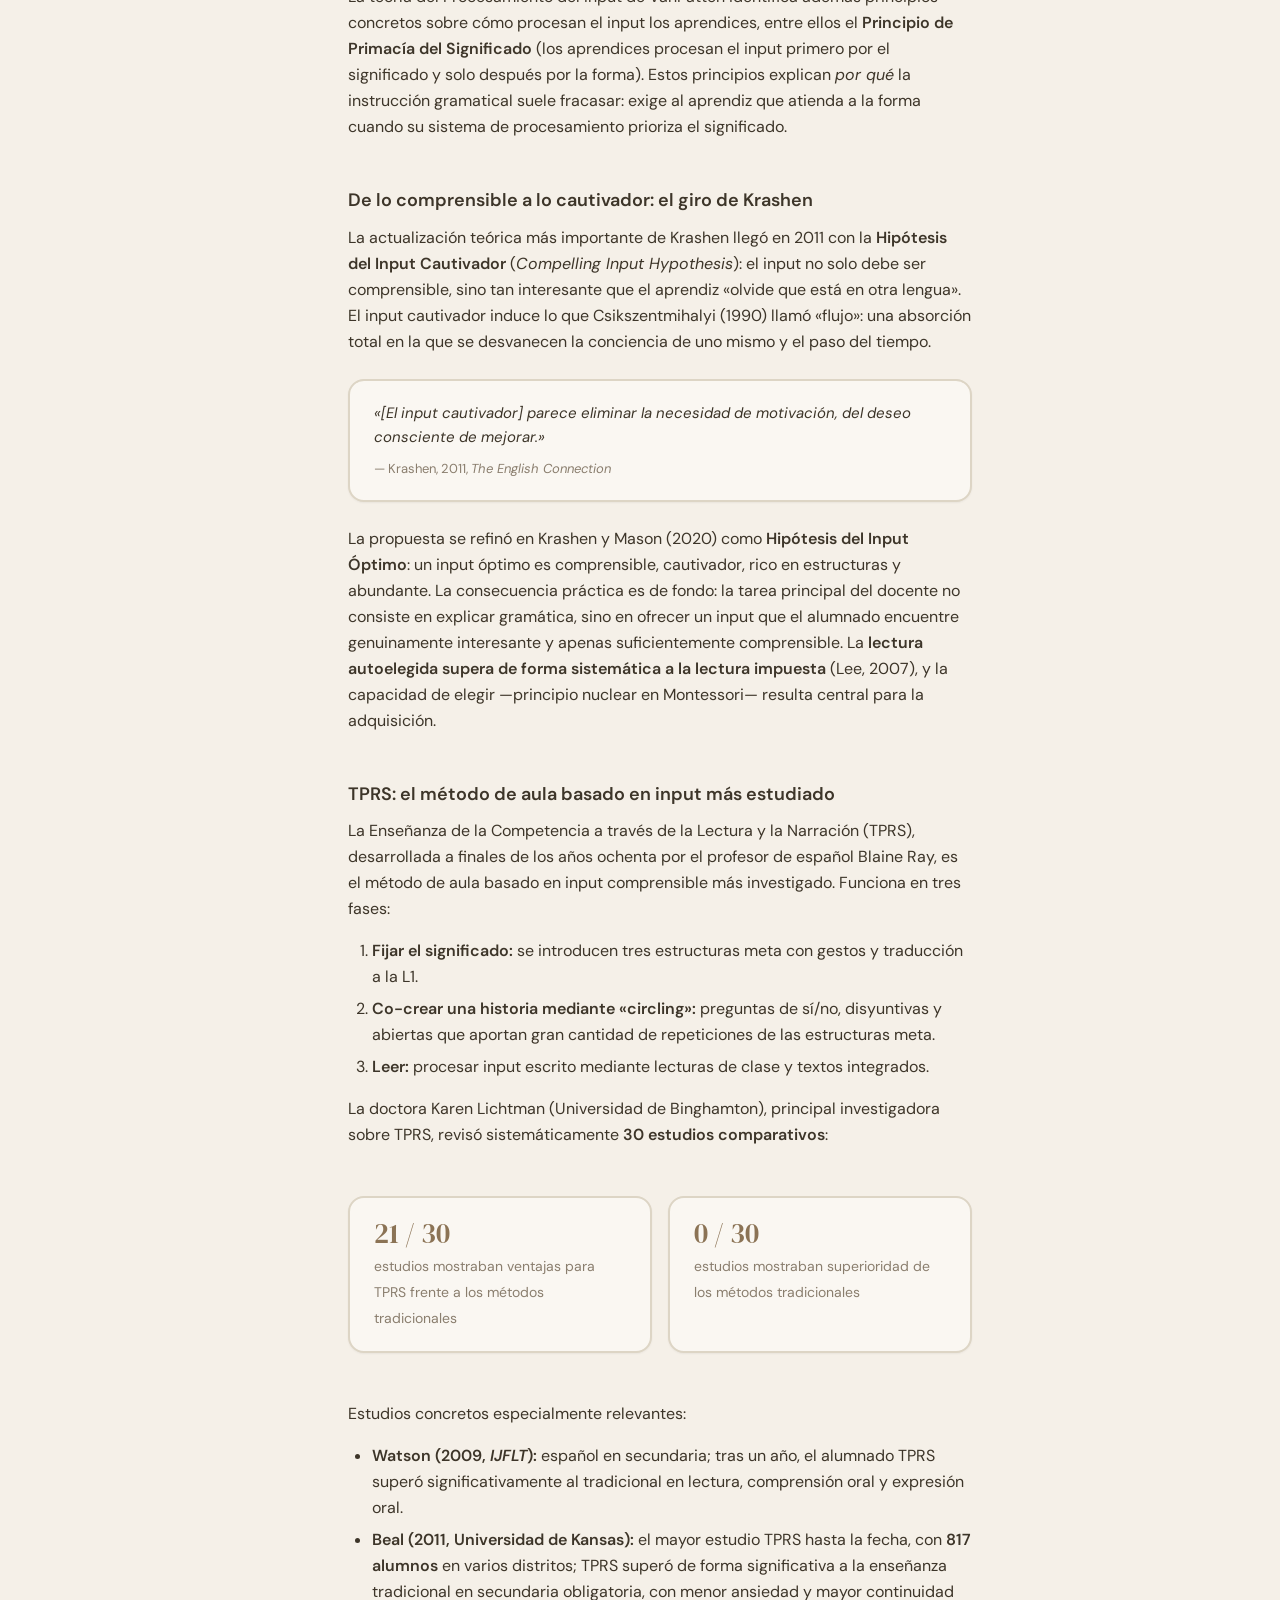
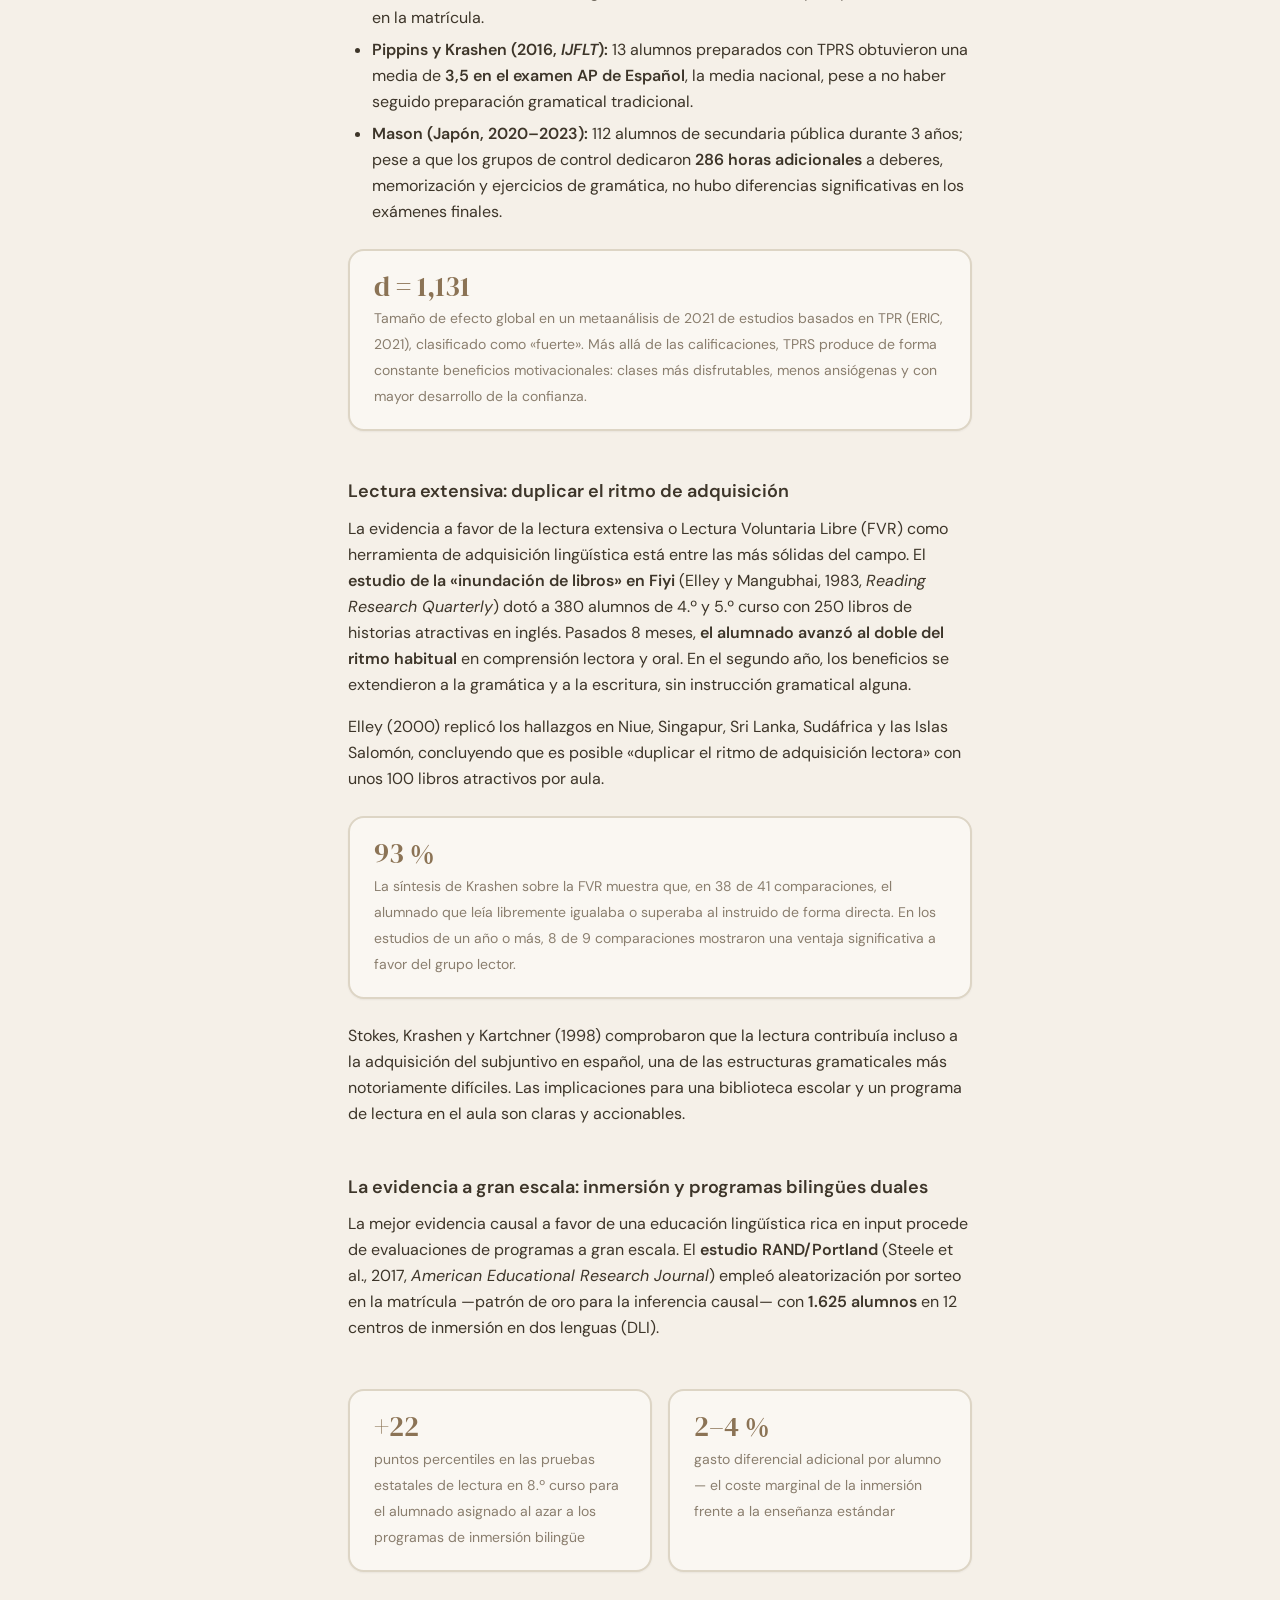
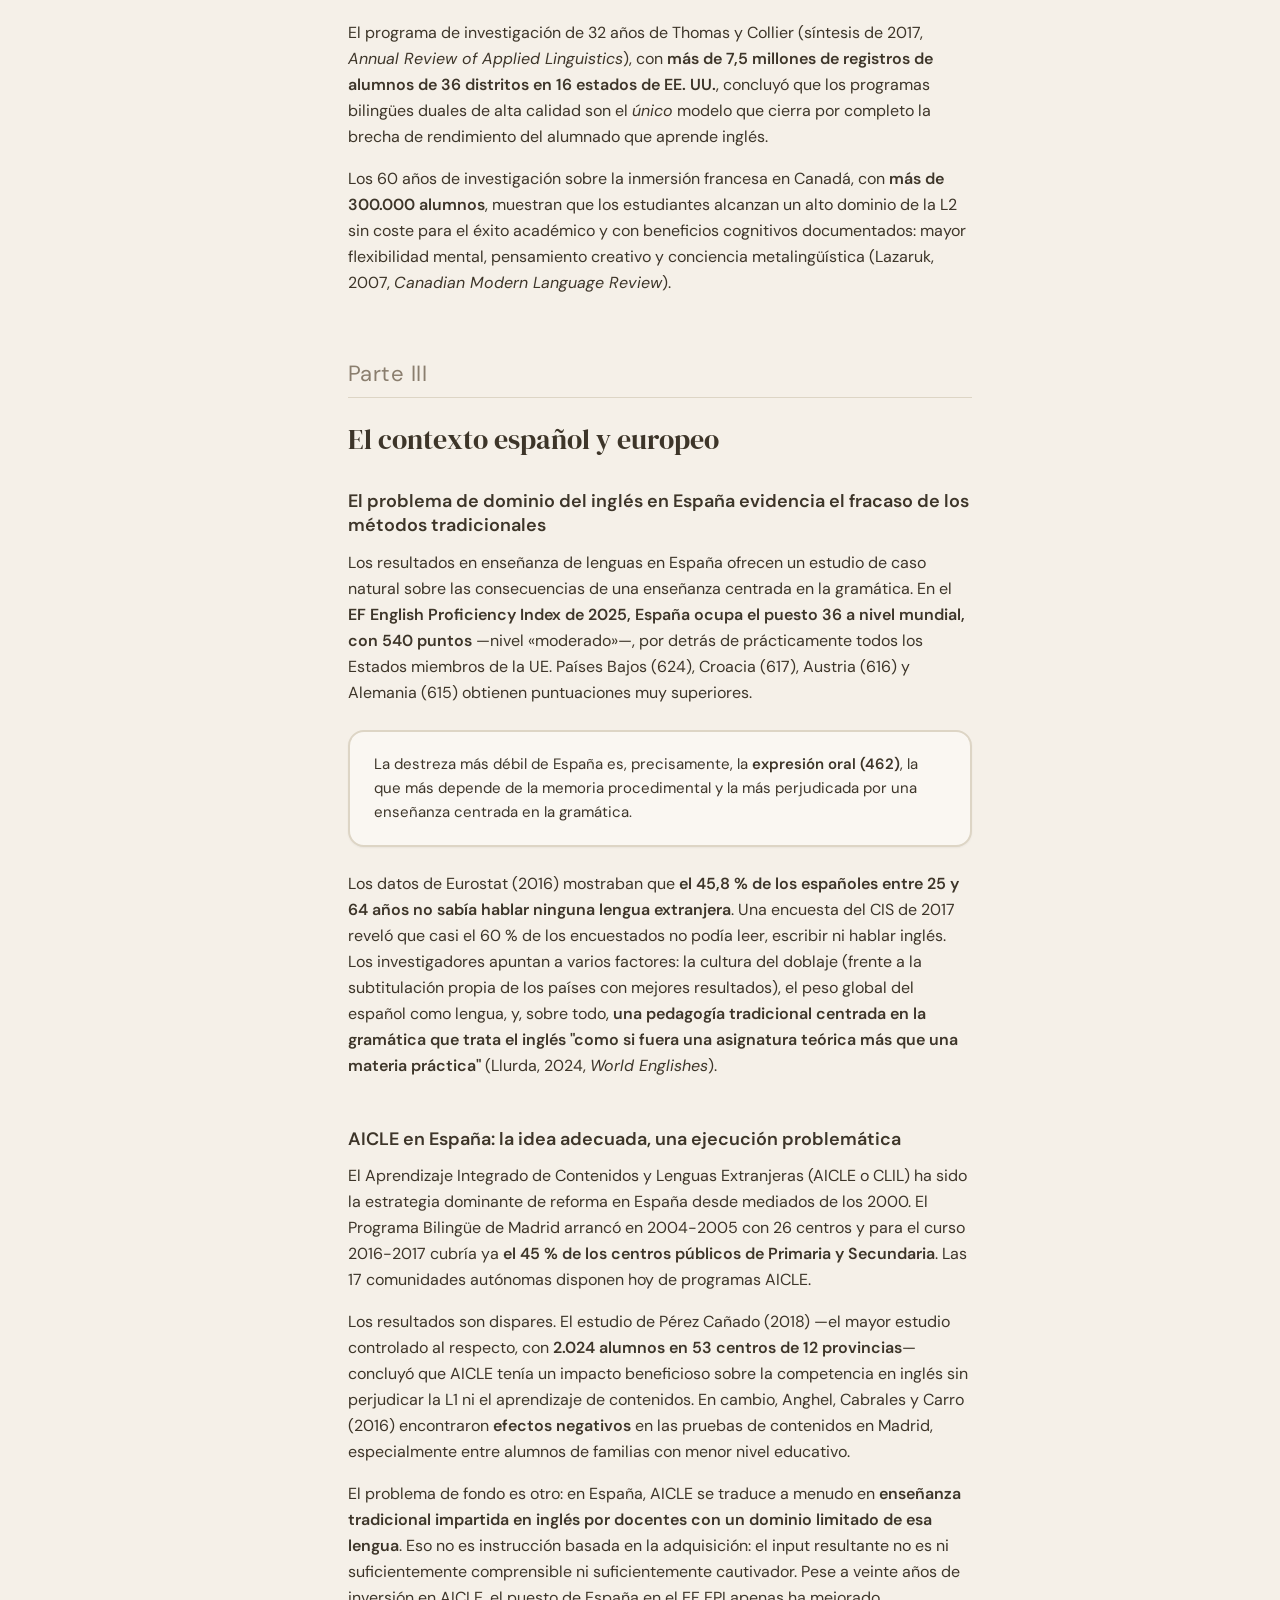
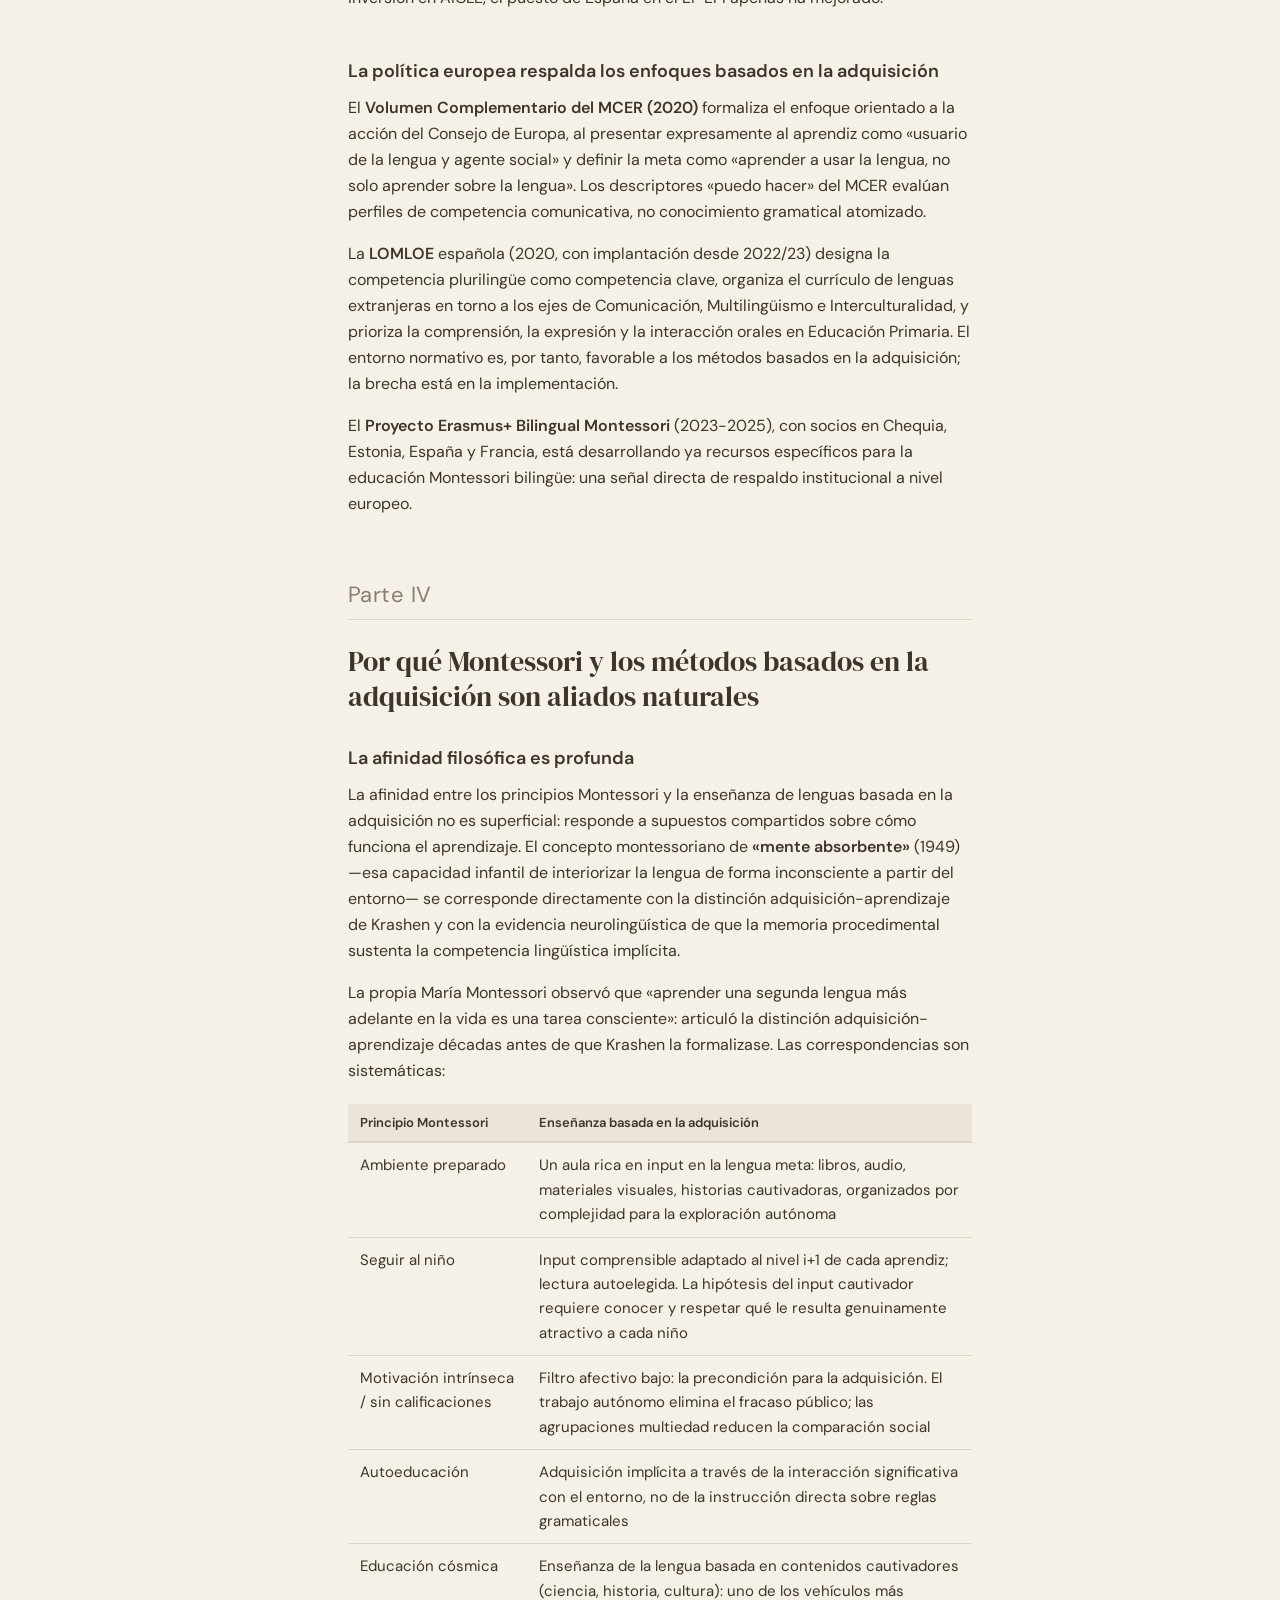
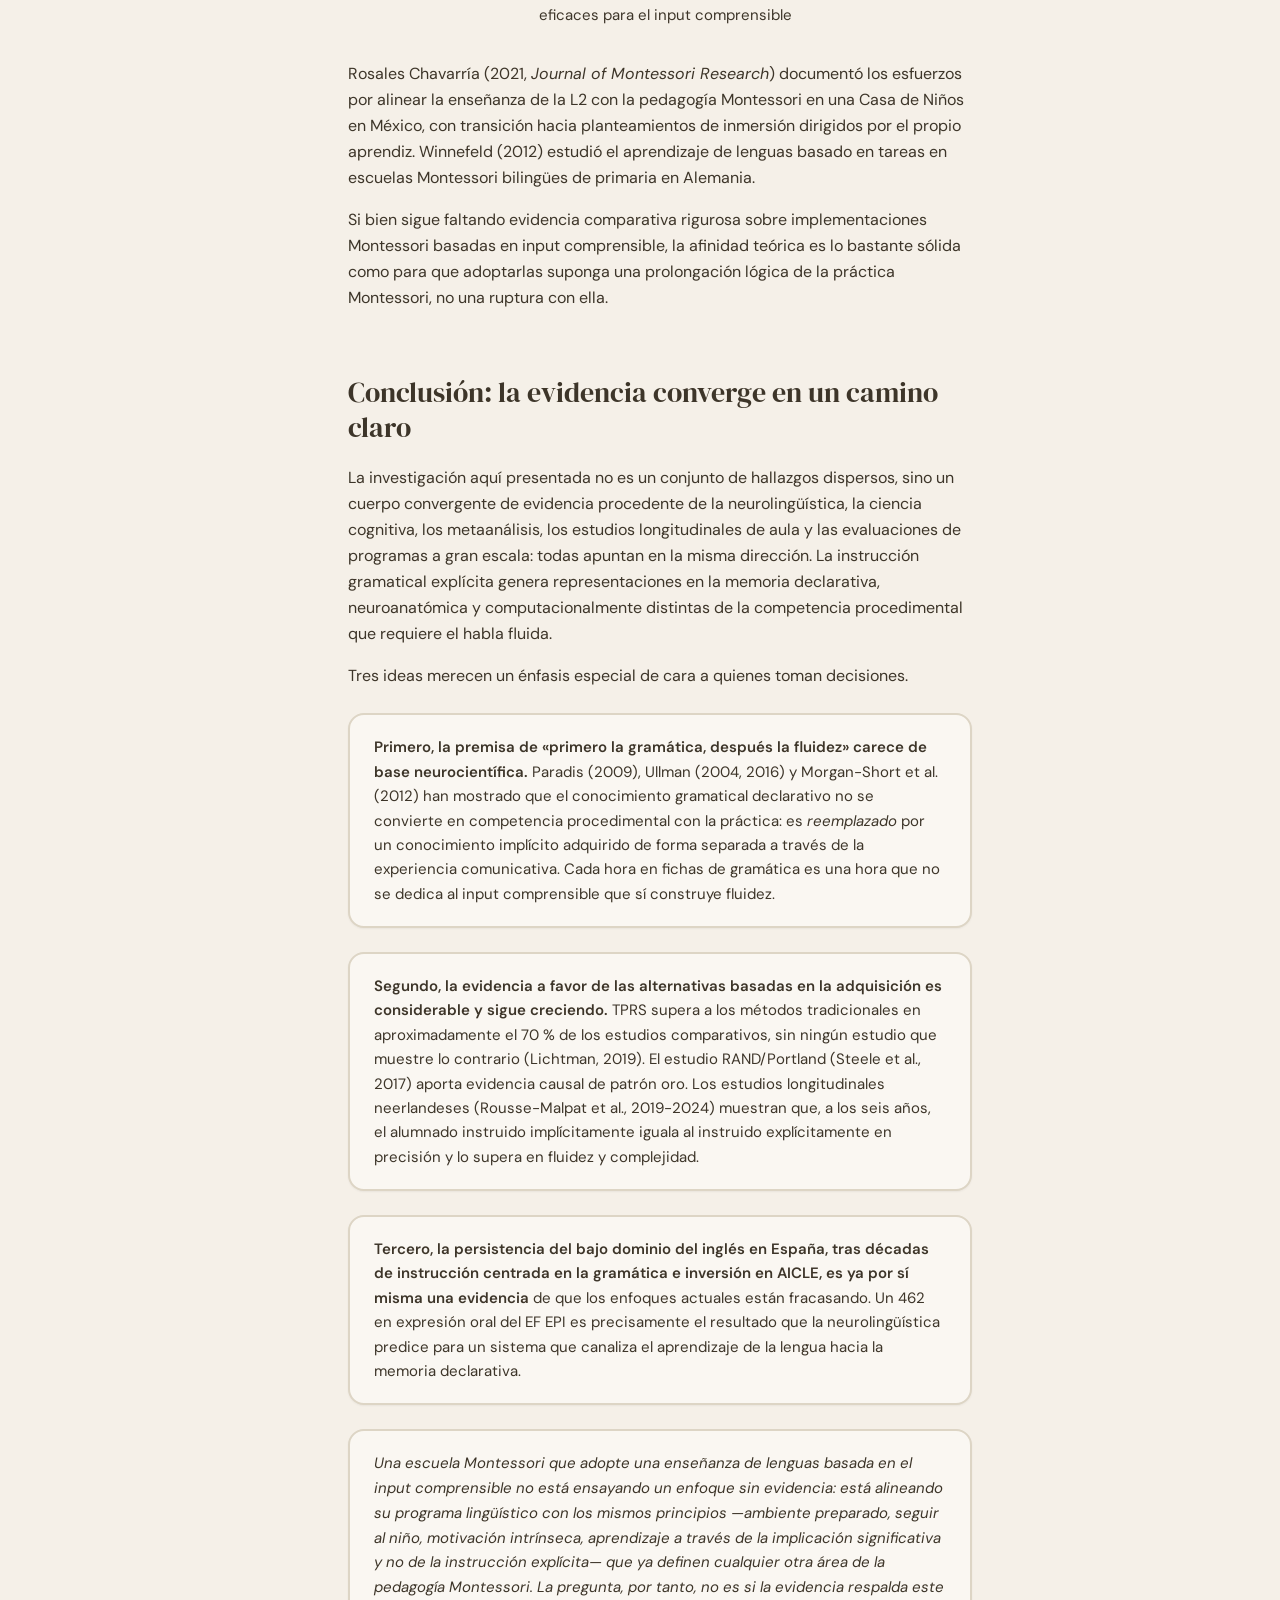
==== commit d607ceae: "Rebuild as 2x2 grid: buttons anchored down, sticky TOC, aligned separator Co-Authored-By: Claude Son" ====
--- a/research_es.html
+++ b/research_es.html
@@ -15,13 +15,20 @@
 
 <div class="page-body">
 
-  <div class="left-col">
-    <!-- ── Tabla de contenidos ─────────────────────────────────────── -->
-    <nav class="toc" aria-label="Tabla de contenidos">
-    <div class="version-toggle">
-      <a href="index.html">🇬🇧 English version</a>
-      <a href="https://notebooklm.google.com/notebook/dc840c37-bfcf-4f83-8d60-6bcddbcb2706" class="chat-btn" target="_blank">Hablar con este artículo</a>
-    </div>
+  <!-- cell 1: buttons, anchored down -->
+  <div class="left-top">
+    <a href="index.html" class="version-btn">🇬🇧 English version</a>
+    <a href="https://notebooklm.google.com/notebook/dc840c37-bfcf-4f83-8d60-6bcddbcb2706" class="version-btn chat-btn" target="_blank">Hablar con este artículo</a>
+  </div>
+
+  <!-- cell 2: title + subtitle -->
+  <div class="article-heading">
+    <h1>Por qué fracasan los manuales de gramática y qué dice la neurociencia que sí funciona</h1>
+    <p class="subtitle">Lo que la neurolingüística, la ciencia cognitiva y la investigación de aula revelan sobre cómo se adquiere una lengua de verdad</p>
+  </div>
+
+  <!-- cell 3: sticky TOC -->
+  <nav class="toc" aria-label="Tabla de contenidos">
     <p class="toc-title">Contenido</p>
     <ul>
       <li class="toc-part"><a href="#intro">Resumen</a></li>
@@ -53,15 +60,9 @@
       <li class="toc-part"><a href="#conclusion">Conclusión</a></li>
     </ul>
   </nav>
-  </div><!-- /.left-col -->
-
-  <!-- ── Artículo ──────────────────────────────────────────────── -->
+
+  <!-- cell 4: article -->
   <article>
-
-    <div class="article-heading">
-      <h1>Por qué fracasan los manuales de gramática y qué dice la neurociencia que sí funciona</h1>
-      <p class="subtitle">Lo que la neurolingüística, la ciencia cognitiva y la investigación de aula revelan sobre cómo se adquiere una lengua de verdad</p>
-    </div>
 
     <!-- Resumen -->
     <section id="intro">
--- a/style.css
+++ b/style.css
@@ -29,23 +29,31 @@
   line-height: 1.625;
 }
 
-/* ── Site header ───────────────────────────────────────────────────────────── */
-.site-header {
+/* ── Layout: 2×2 grid ──────────────────────────────────────────────────────── */
+.page-body {
+  display: grid;
+  grid-template-columns: 220px 1fr;
+  grid-template-rows: auto 1fr;
+  max-width: 72rem;
+  margin: 0 auto;
+  padding: 0 1rem;
+  column-gap: 3rem;
+}
+
+/* cell 1: buttons, anchored to bottom of row */
+.left-top {
+  display: flex;
+  flex-direction: column;
+  justify-content: flex-end;
+  gap: 0.5rem;
+  padding: 2.5rem 0 1rem;
+  border-bottom: 1px solid var(--border);
+}
+
+/* cell 2: title + subtitle */
+.article-heading {
   padding: 2.5rem 0 1.5rem;
-  animation: fade-in 0.4s ease both;
-}
-
-.site-header img {
-  width: 120px;
-  height: auto;
-  display: block;
-}
-
-/* ── Article heading (h1 + subtitle live in the article column) ─────────────── */
-.article-heading {
-  padding: 2.5rem 0 2rem;
   border-bottom: 1px solid var(--border);
-  margin-bottom: 2rem;
 }
 
 .article-heading h1 {
@@ -64,26 +72,12 @@
   color: var(--muted-foreground);
 }
 
-/* ── Layout ────────────────────────────────────────────────────────────────── */
-.page-body {
-  display: flex;
-  max-width: 72rem;
-  margin: 0 auto;
-  padding: 0 1rem;
-  gap: 3rem;
-  align-items: flex-start;
-}
-
-.left-col {
-  width: 220px;
-  flex-shrink: 0;
-}
-
-/* ── TOC ───────────────────────────────────────────────────────────────────── */
+/* cell 3: sticky TOC */
 .toc {
   position: sticky;
   top: 2rem;
-  padding: 0;
+  align-self: start;
+  padding: 2rem 0 4rem;
 }
 
 .toc-title {
@@ -167,7 +161,6 @@
 
 /* ── Article ───────────────────────────────────────────────────────────────── */
 article {
-  flex: 1;
   min-width: 0;
   max-width: 39rem;
   padding: 2rem 0 4rem;
@@ -297,17 +290,25 @@
 /* ── Mobile TOC ────────────────────────────────────────────────────────────── */
 @media (max-width: 767px) {
   .page-body {
-    flex-direction: column;
-    gap: 0;
+    display: block;
     padding: 0;
   }
 
-  .left-col {
+  .left-top {
     display: none;
   }
 
+  .toc {
+    display: none;
+  }
+
+  .article-heading {
+    padding: 1.5rem 1rem 1rem;
+  }
+
   article {
     padding: 1.5rem 1rem 3rem;
+    max-width: none;
   }
 }
 
@@ -322,14 +323,8 @@
   font-size: 1rem;
 }
 
-/* ── Version toggle ────────────────────────────────────────────────────────── */
-.version-toggle {
-  padding-bottom: 0.875rem;
-  margin-bottom: 0.25rem;
-  border-bottom: 1px solid var(--border);
-}
-
-.version-toggle a {
+/* ── Version buttons ───────────────────────────────────────────────────────── */
+.version-btn {
   font-family: 'DM Sans', system-ui, sans-serif;
   font-size: 0.75rem;
   font-weight: 600;
@@ -344,28 +339,27 @@
   transition: background 0.15s, border-color 0.15s;
 }
 
-.version-toggle a:hover {
+.version-btn:hover {
   background: #2a7a3d;
   border-color: #2a7a3d;
 }
 
-.version-toggle a.chat-btn {
-  margin-top: 0.5rem;
+.version-btn.chat-btn {
   background: #e07428;
   border-color: #e07428;
 }
 
-.version-toggle a.chat-btn:hover {
+.version-btn.chat-btn:hover {
   background: #c4641f;
   border-color: #c4641f;
 }
 
-.version-toggle a.spanish-btn {
+.version-btn.spanish-btn {
   background: #9b2335;
   border-color: #9b2335;
 }
 
-.version-toggle a.spanish-btn:hover {
+.version-btn.spanish-btn:hover {
   background: #7a1b28;
   border-color: #7a1b28;
 }
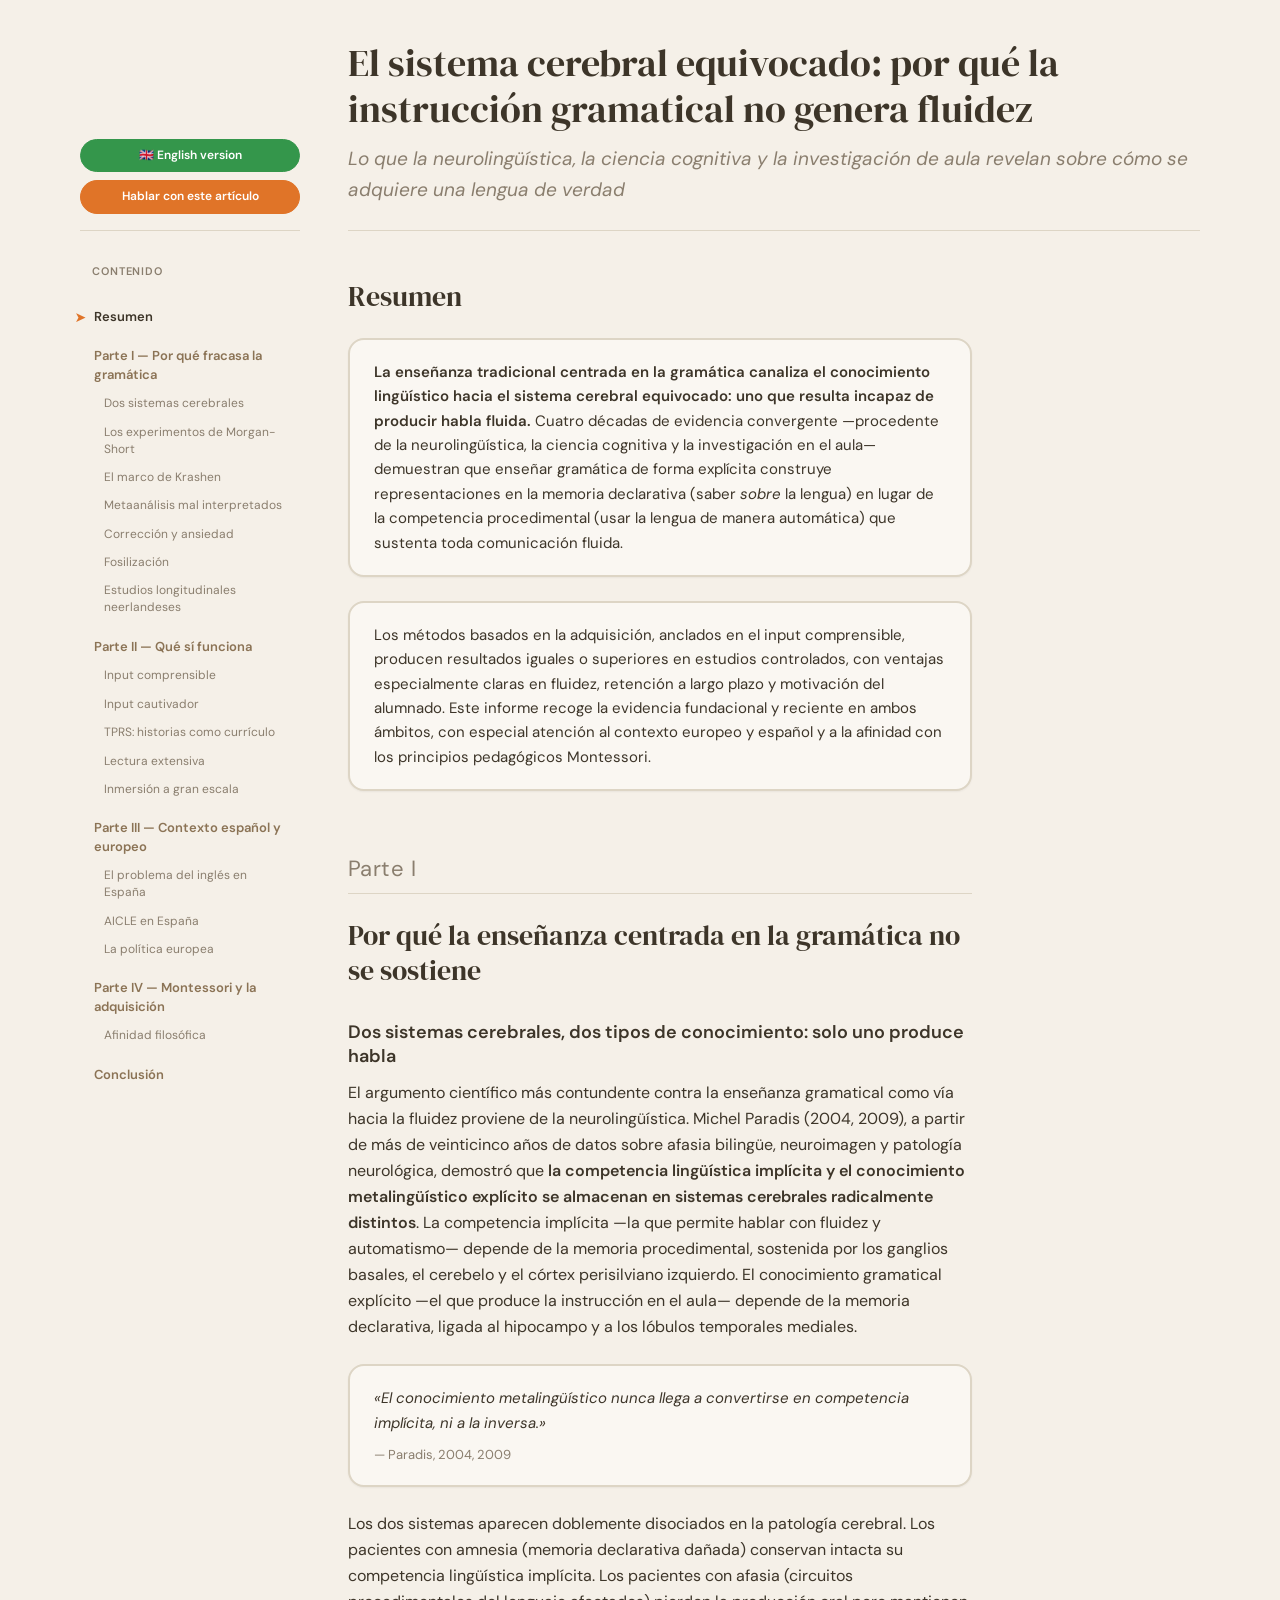
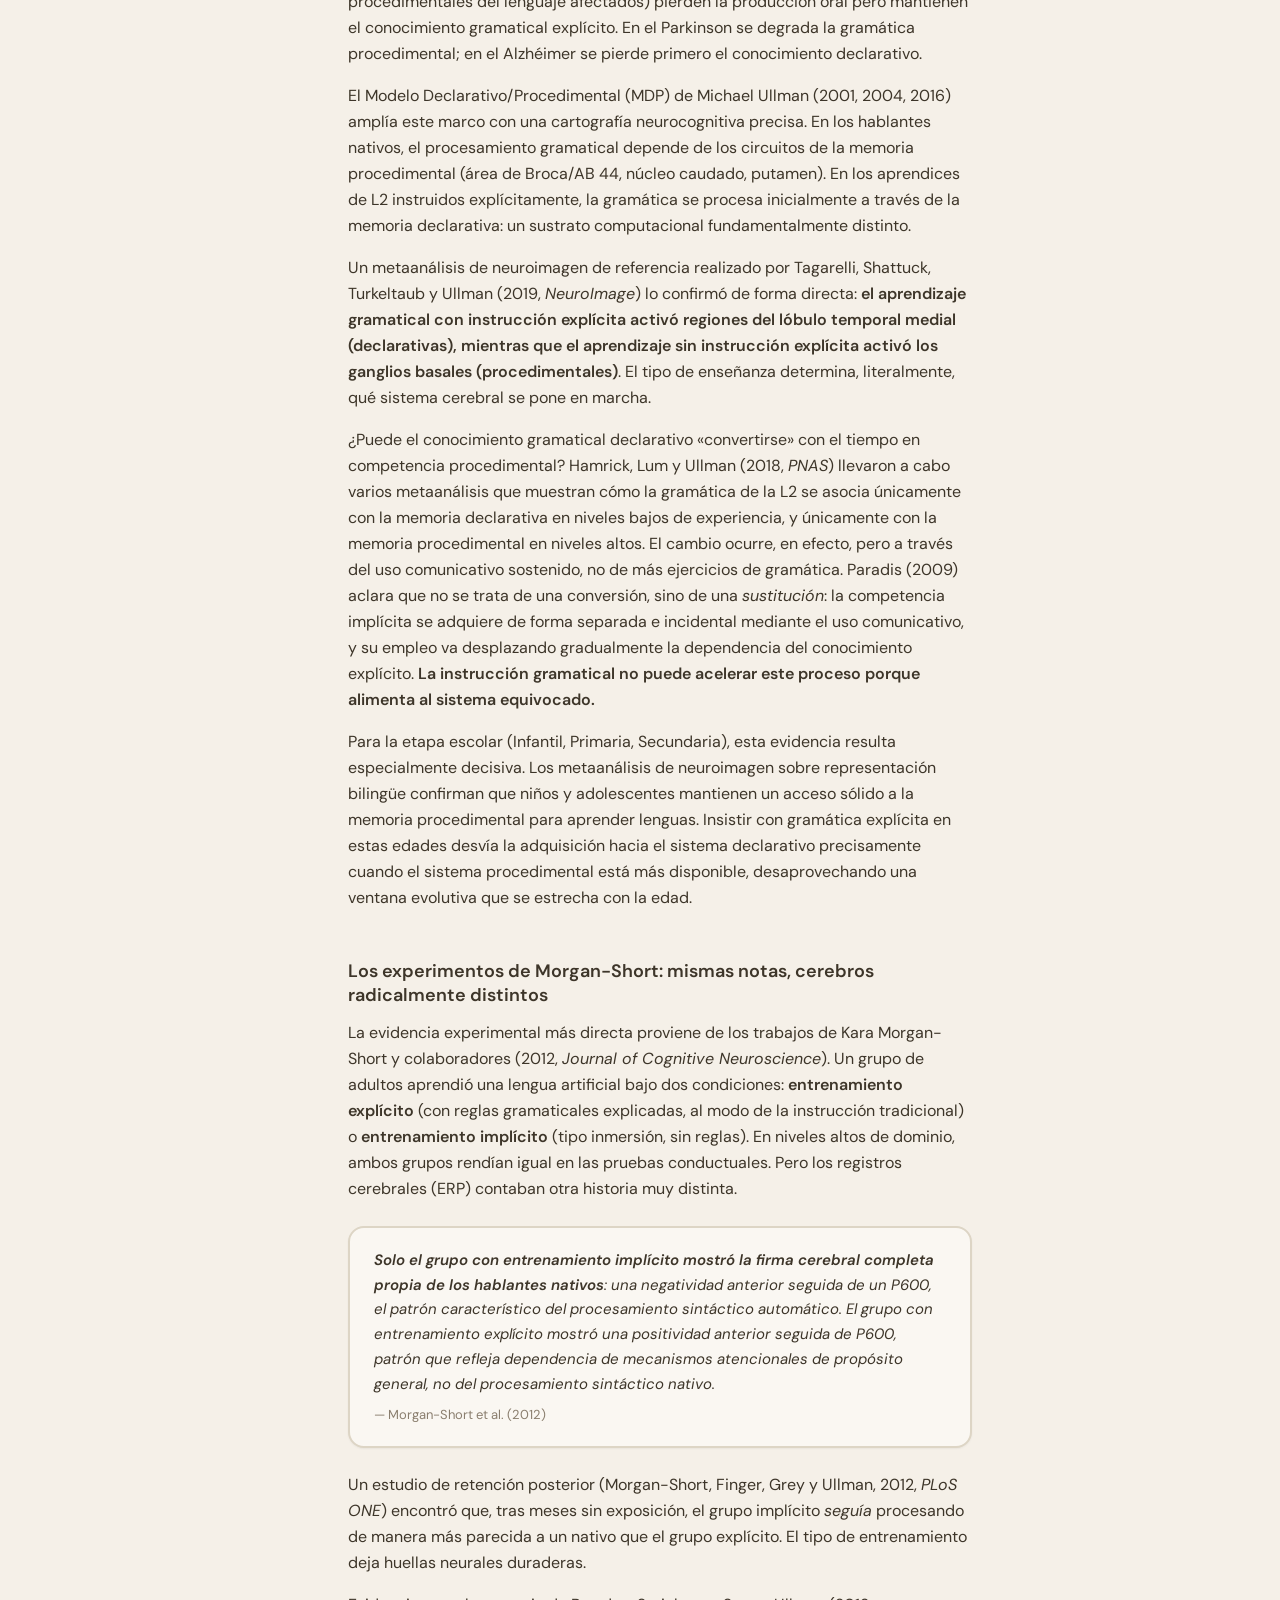
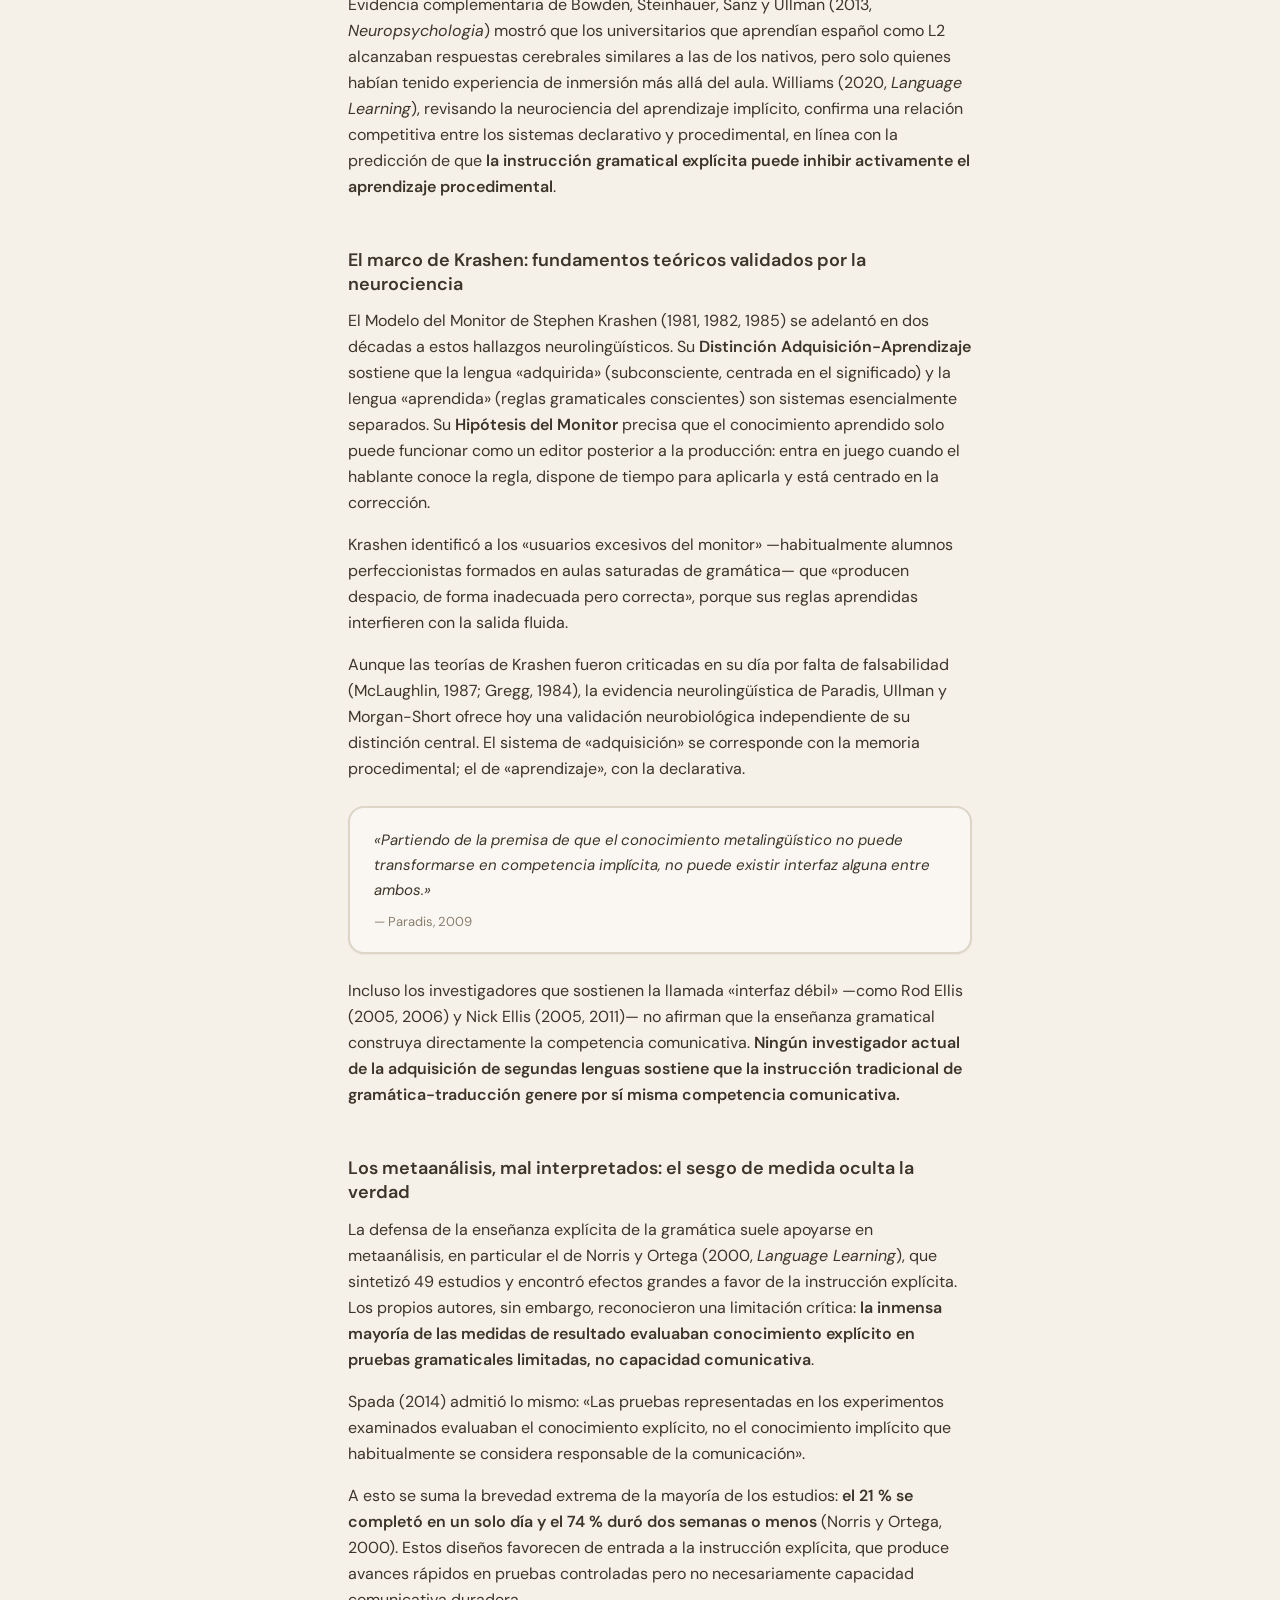
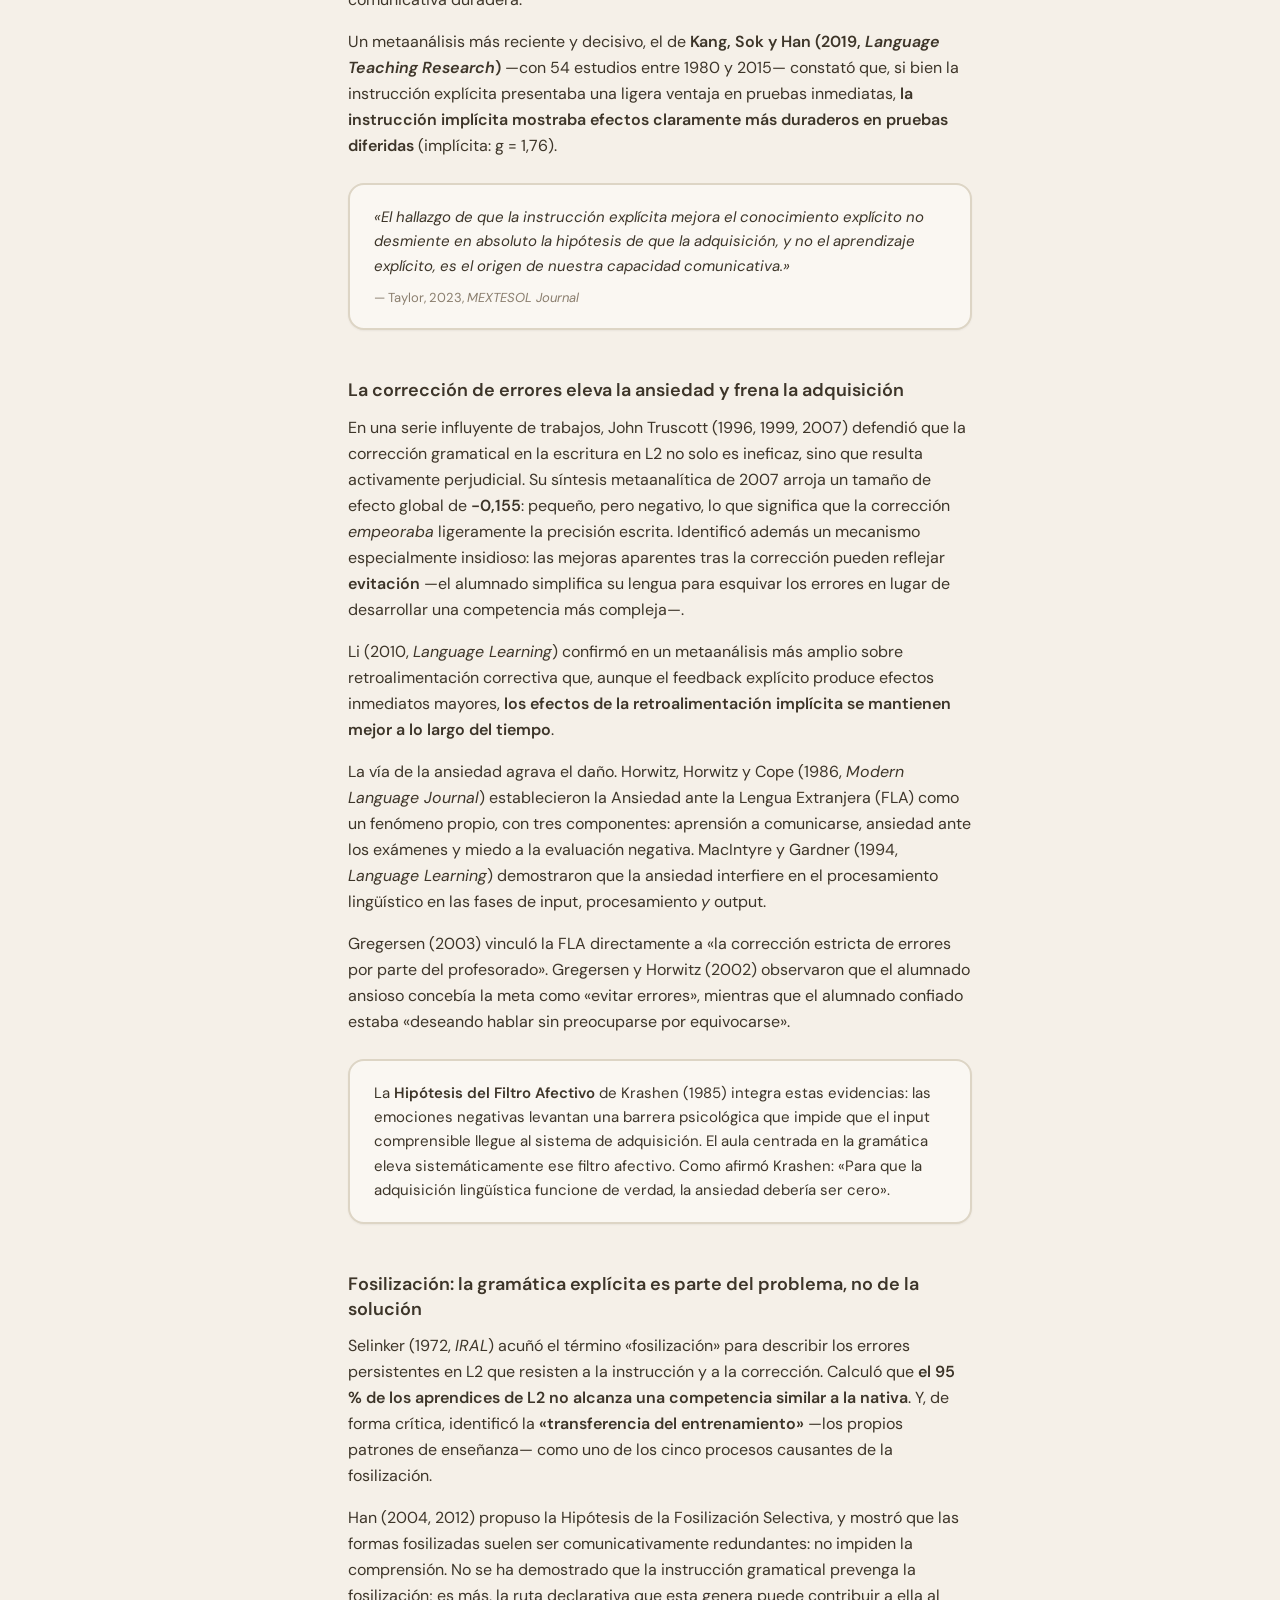
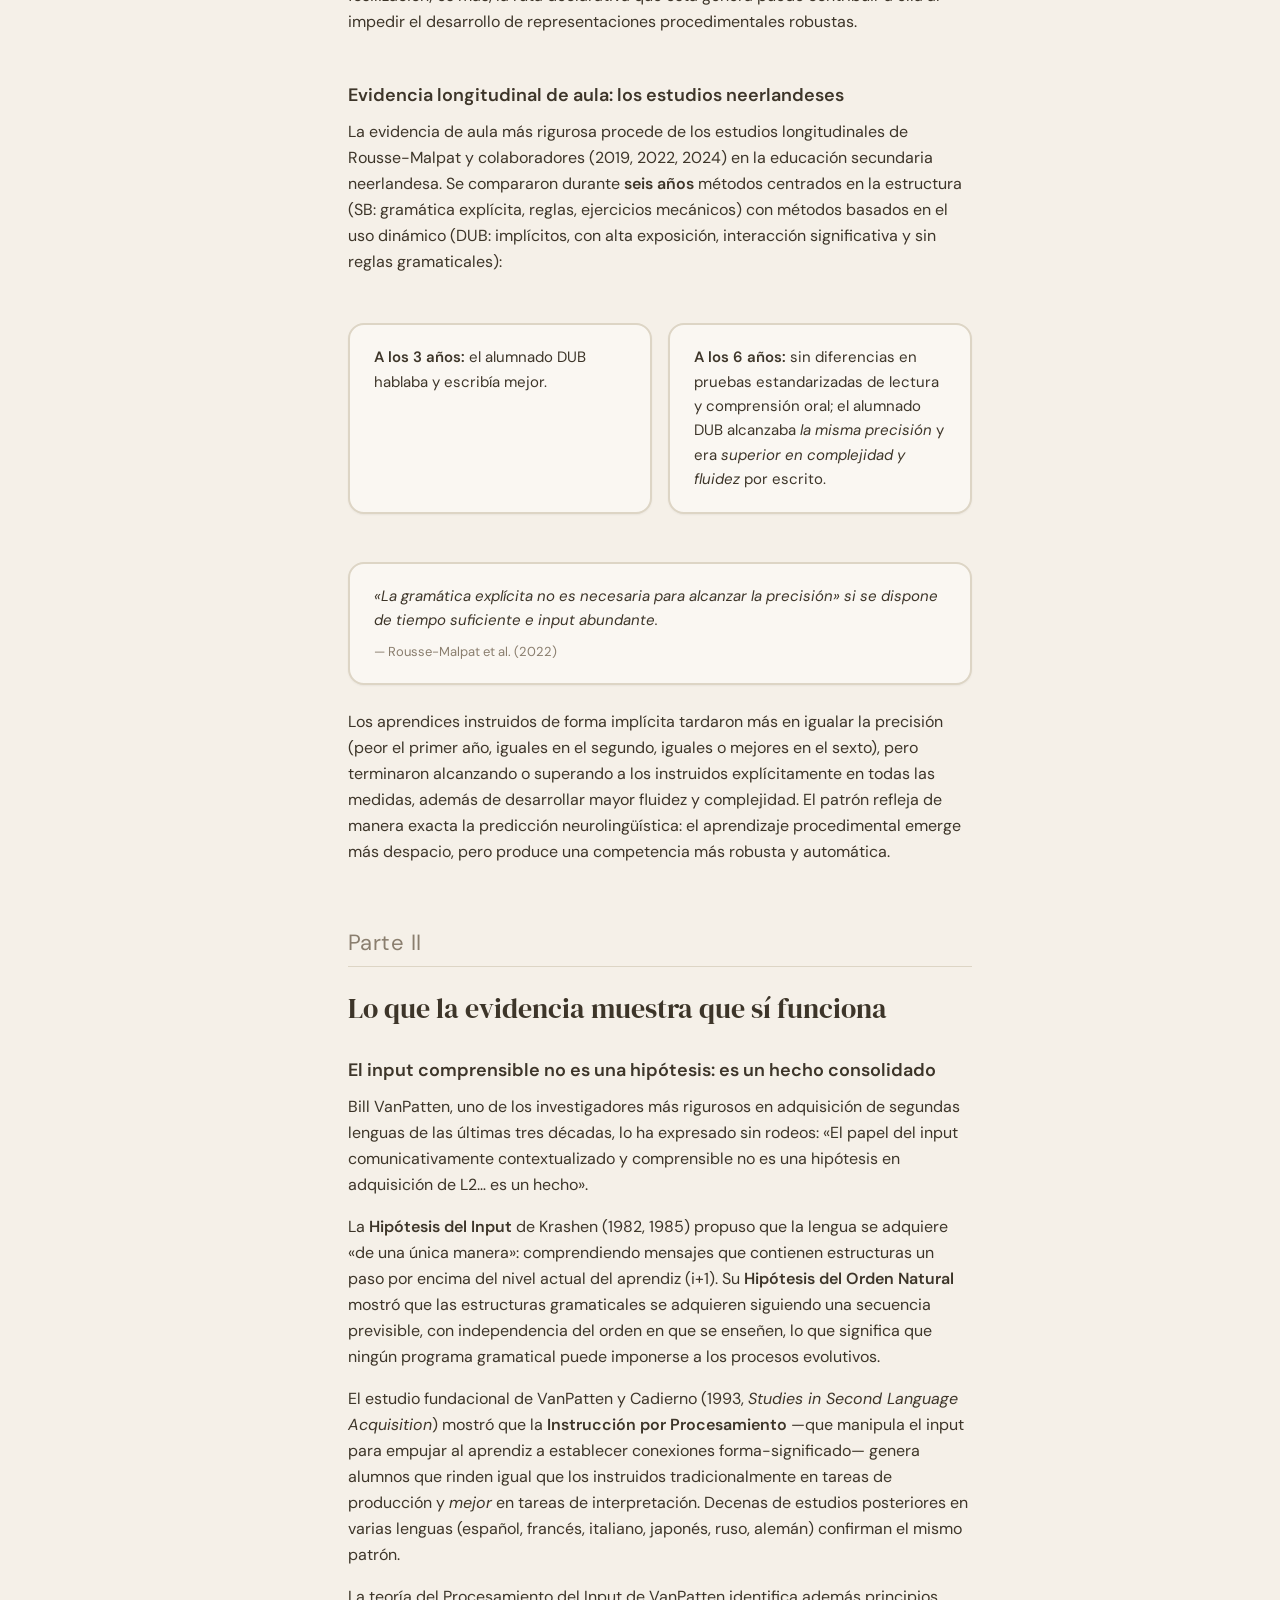
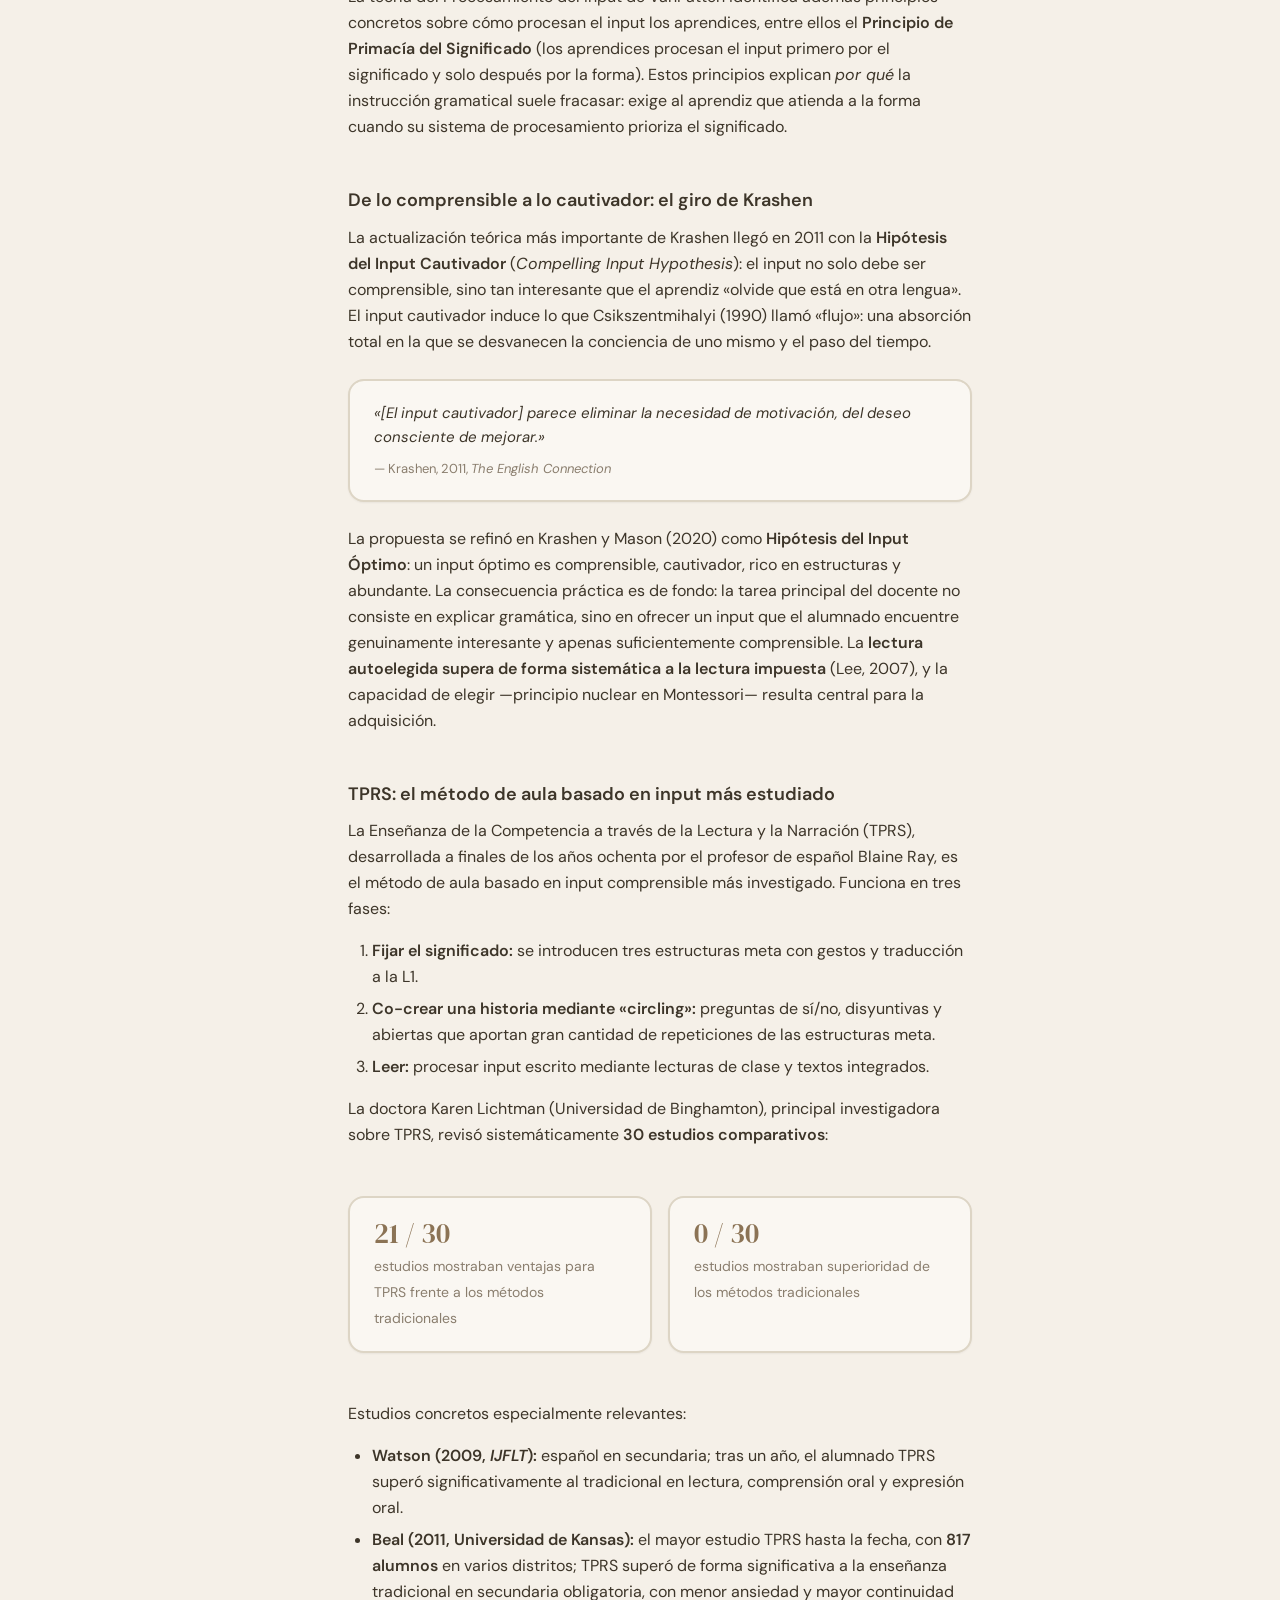
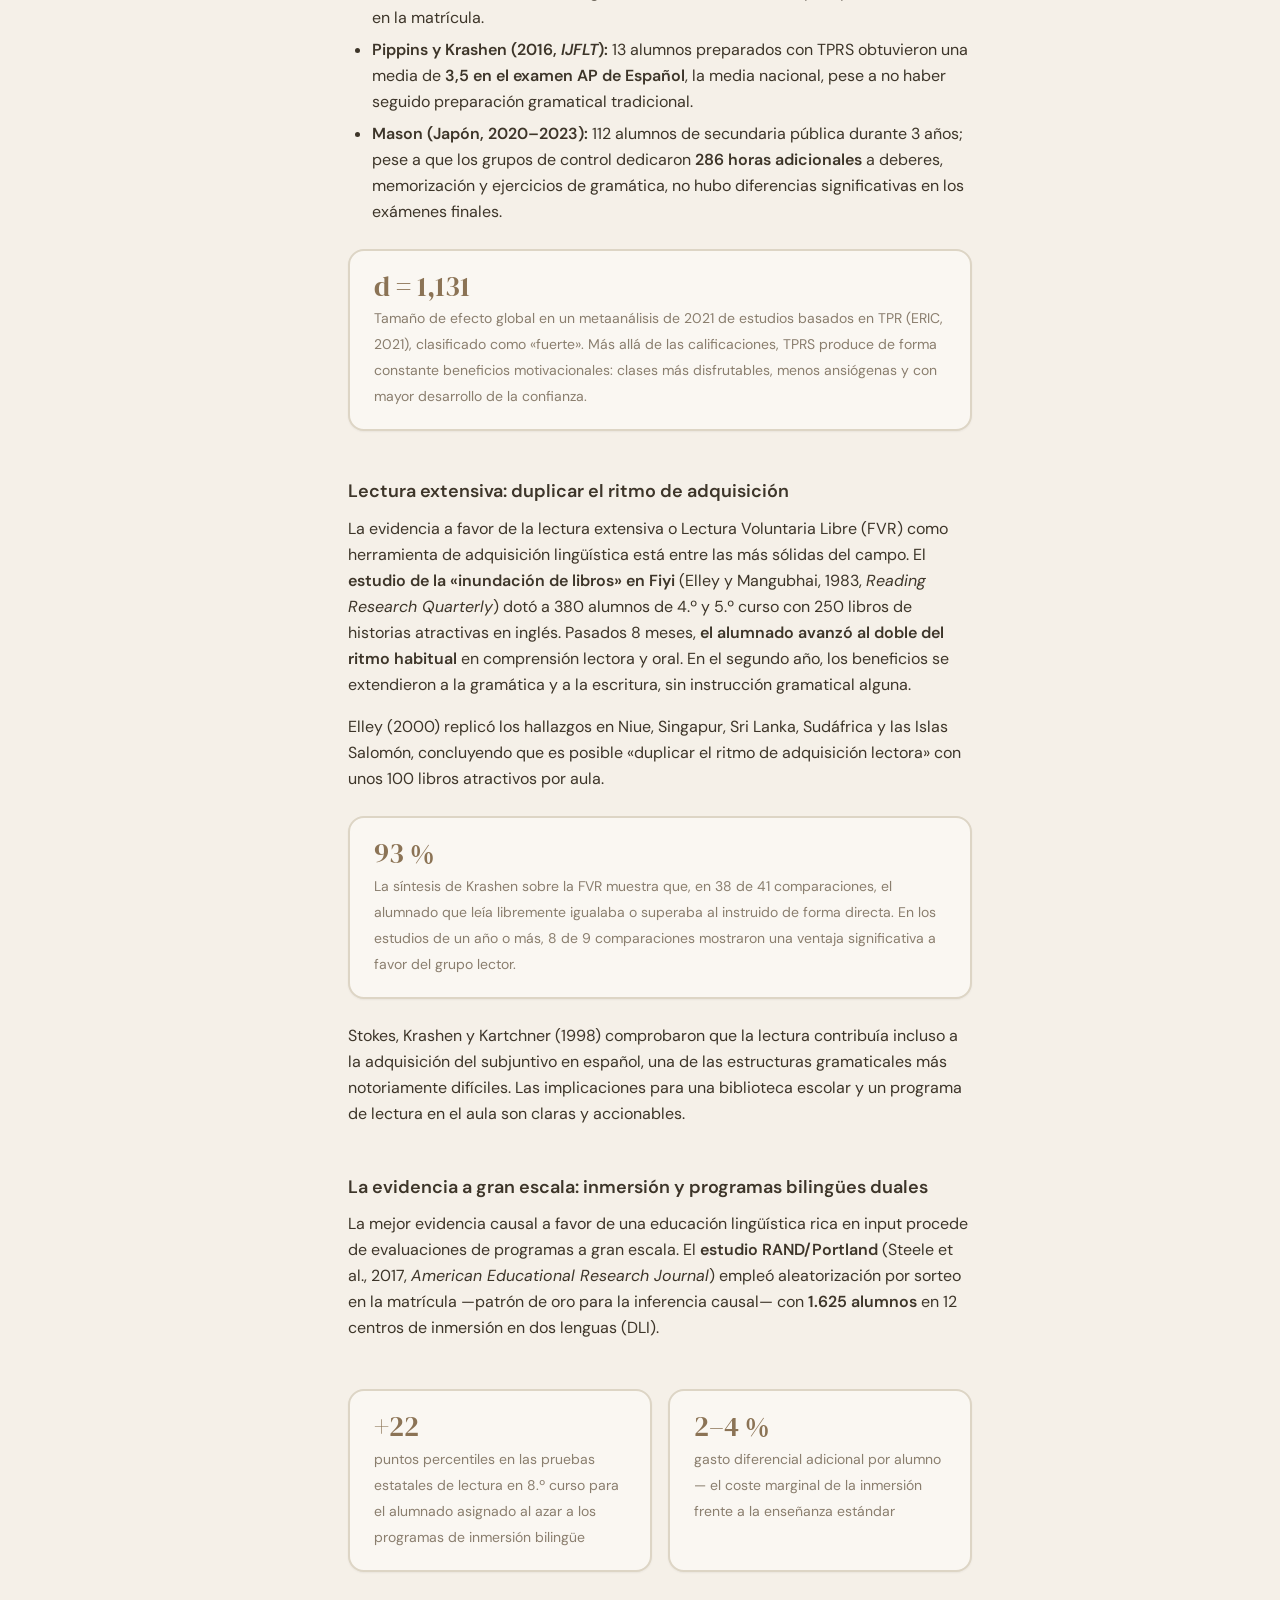
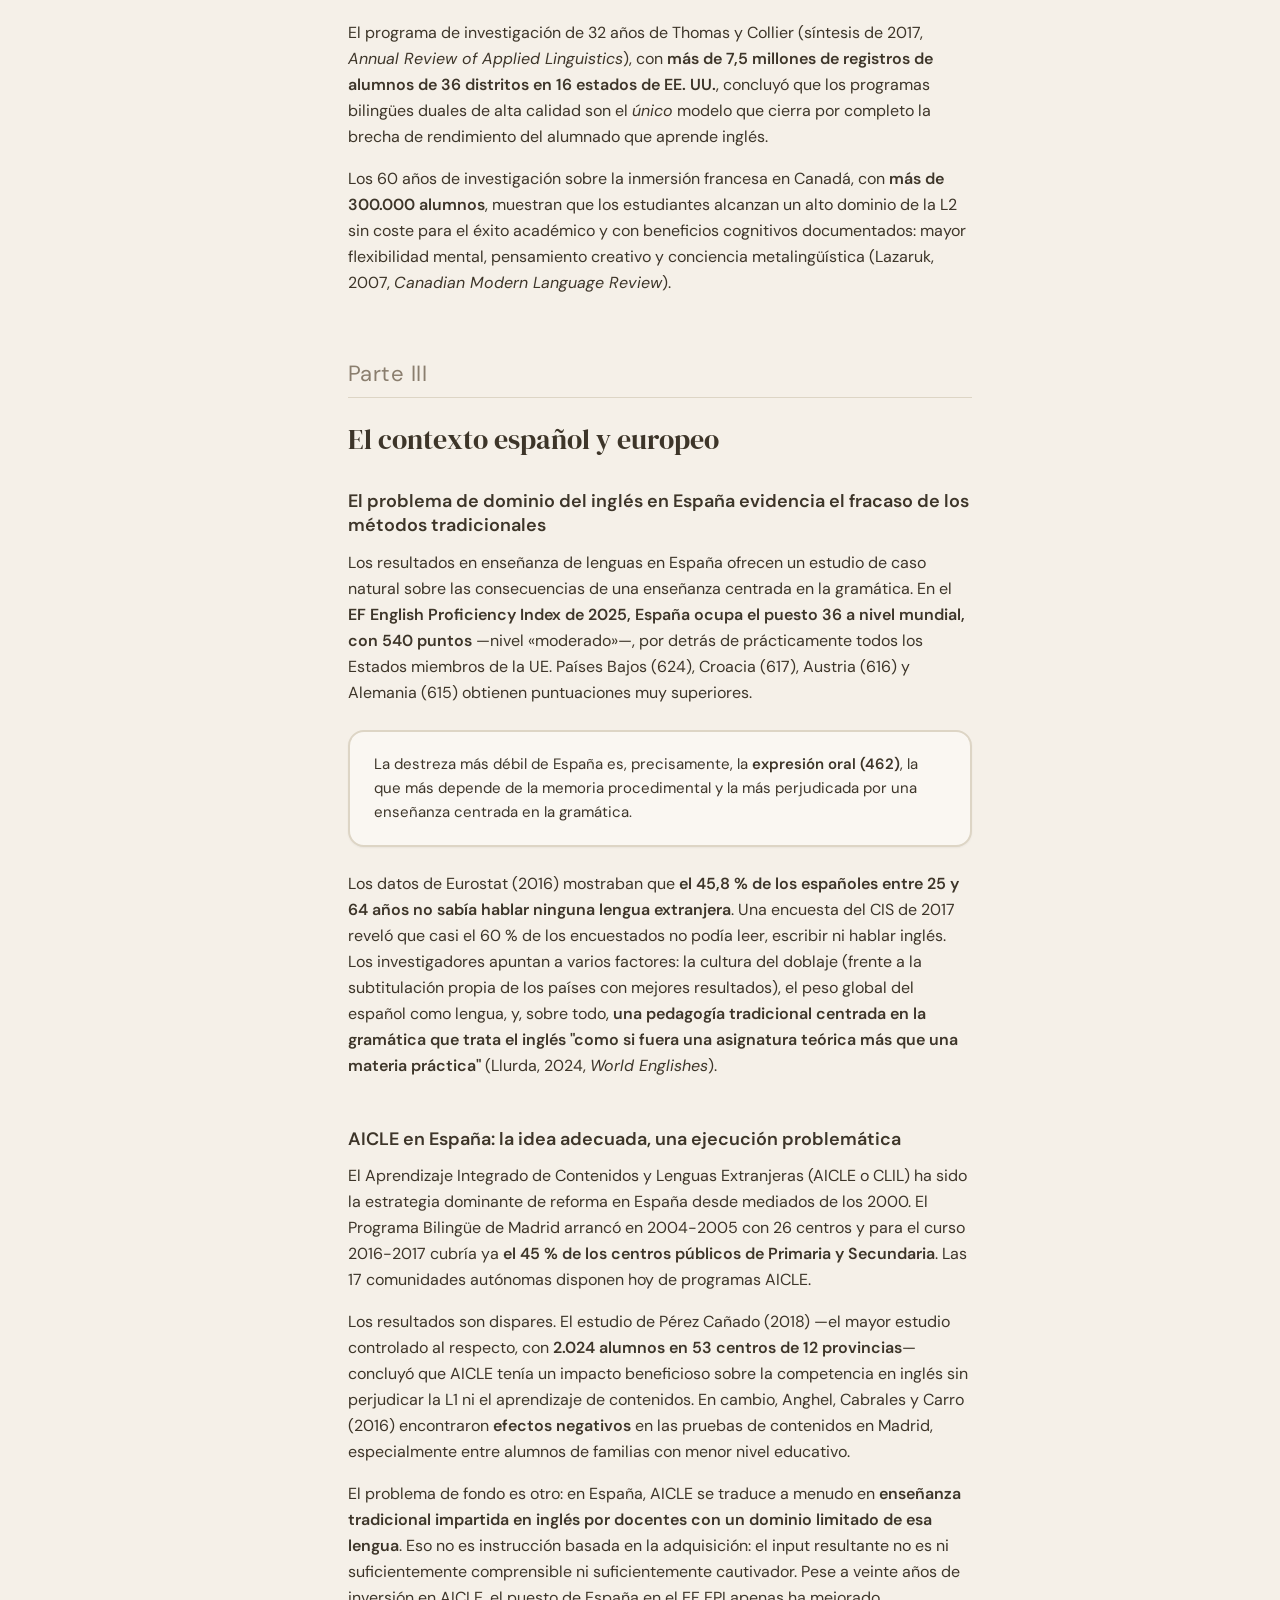
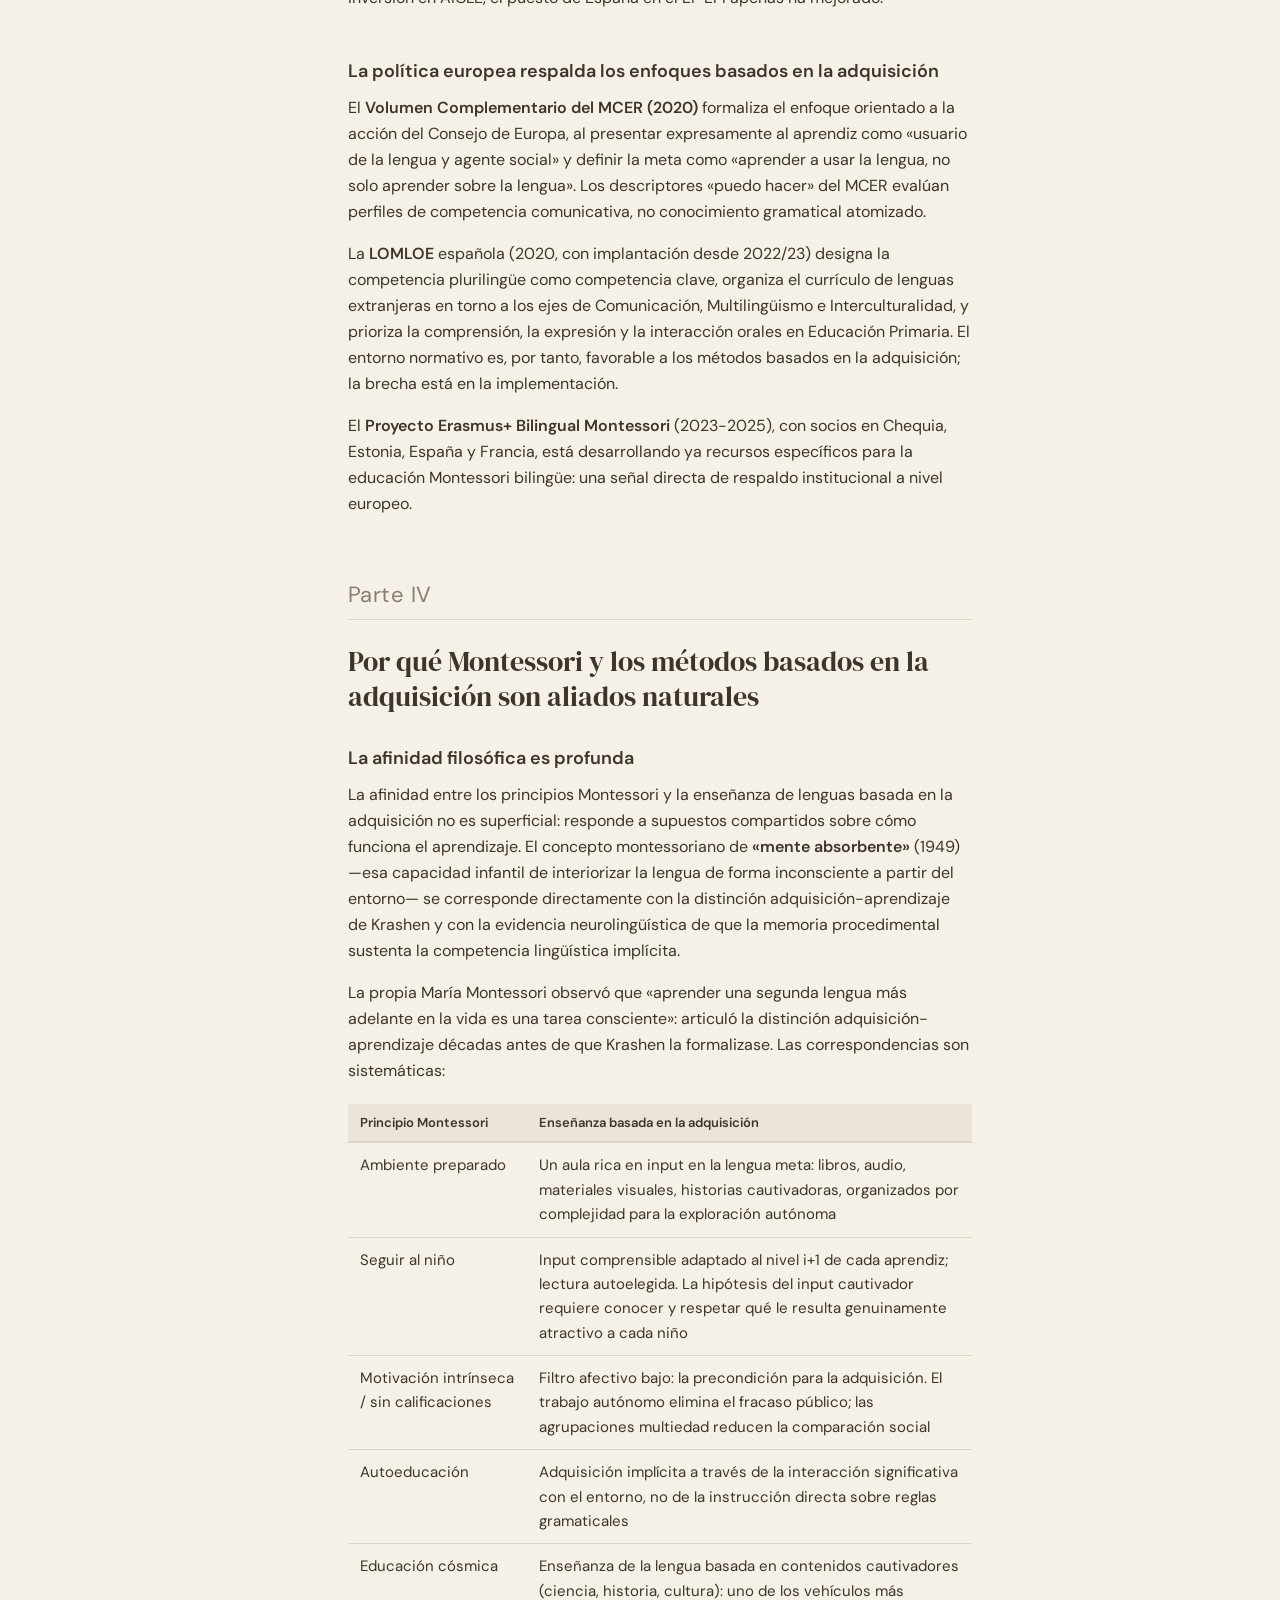
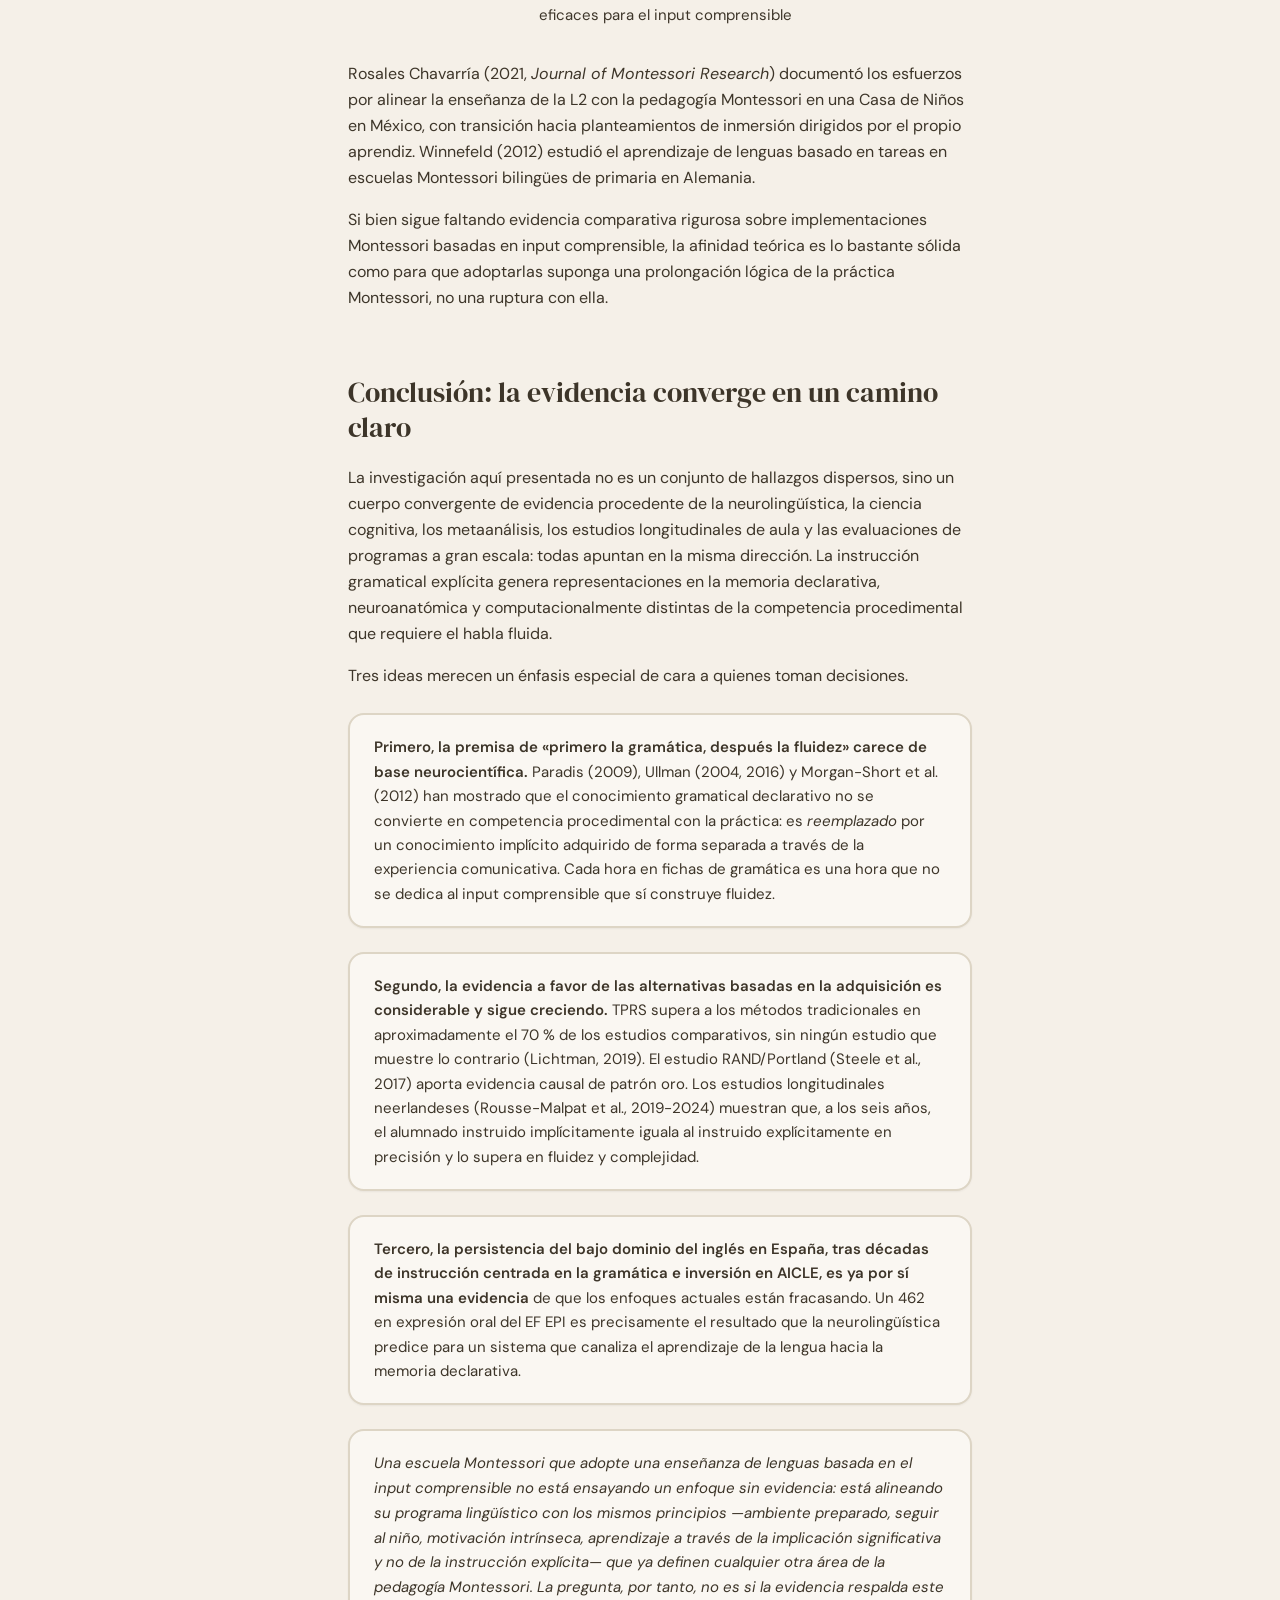
==== commit d5cd7517: "Update Spanish page title Co-Authored-By: Claude Sonnet 4.6 <noreply@anthropic.com>" ====
--- a/research_es.html
+++ b/research_es.html
@@ -4,7 +4,7 @@
   <meta charset="UTF-8">
   <meta name="viewport" content="width=device-width, initial-scale=1.0">
   <meta name="theme-color" content="#f5f0e8">
-  <title>Por qué fracasan los manuales de gramática — Imagine Montessori School</title>
+  <title>El sistema cerebral equivocado — Imagine Montessori School</title>
   <meta name="description" content="Lo que la neurolingüística revela sobre por qué la enseñanza gramatical no produce fluidez y qué funciona en su lugar.">
   <link rel="preconnect" href="https://fonts.googleapis.com">
   <link rel="preconnect" href="https://fonts.gstatic.com" crossorigin>
@@ -23,7 +23,7 @@
 
   <!-- cell 2: title + subtitle -->
   <div class="article-heading">
-    <h1>Por qué fracasan los manuales de gramática y qué dice la neurociencia que sí funciona</h1>
+    <h1>El sistema cerebral equivocado: por qué la instrucción gramatical no genera fluidez</h1>
     <p class="subtitle">Lo que la neurolingüística, la ciencia cognitiva y la investigación de aula revelan sobre cómo se adquiere una lengua de verdad</p>
   </div>
 
